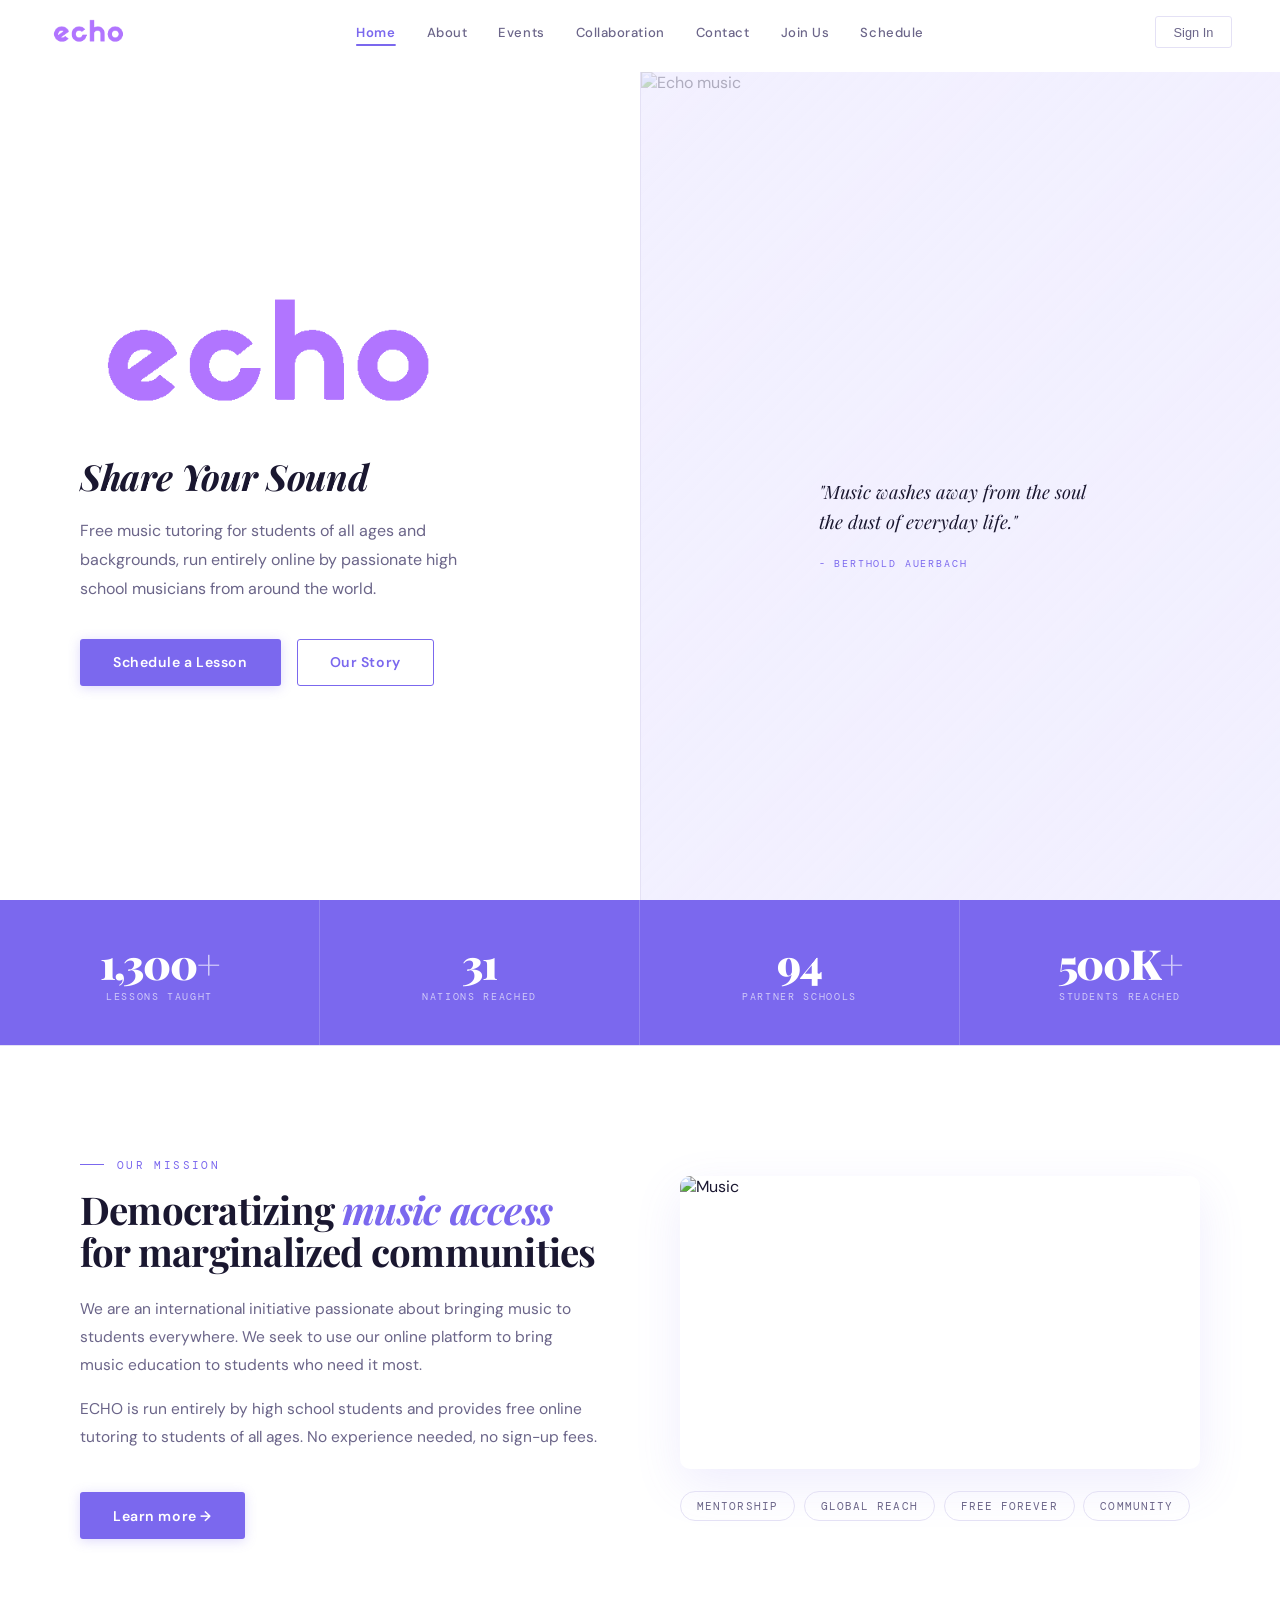
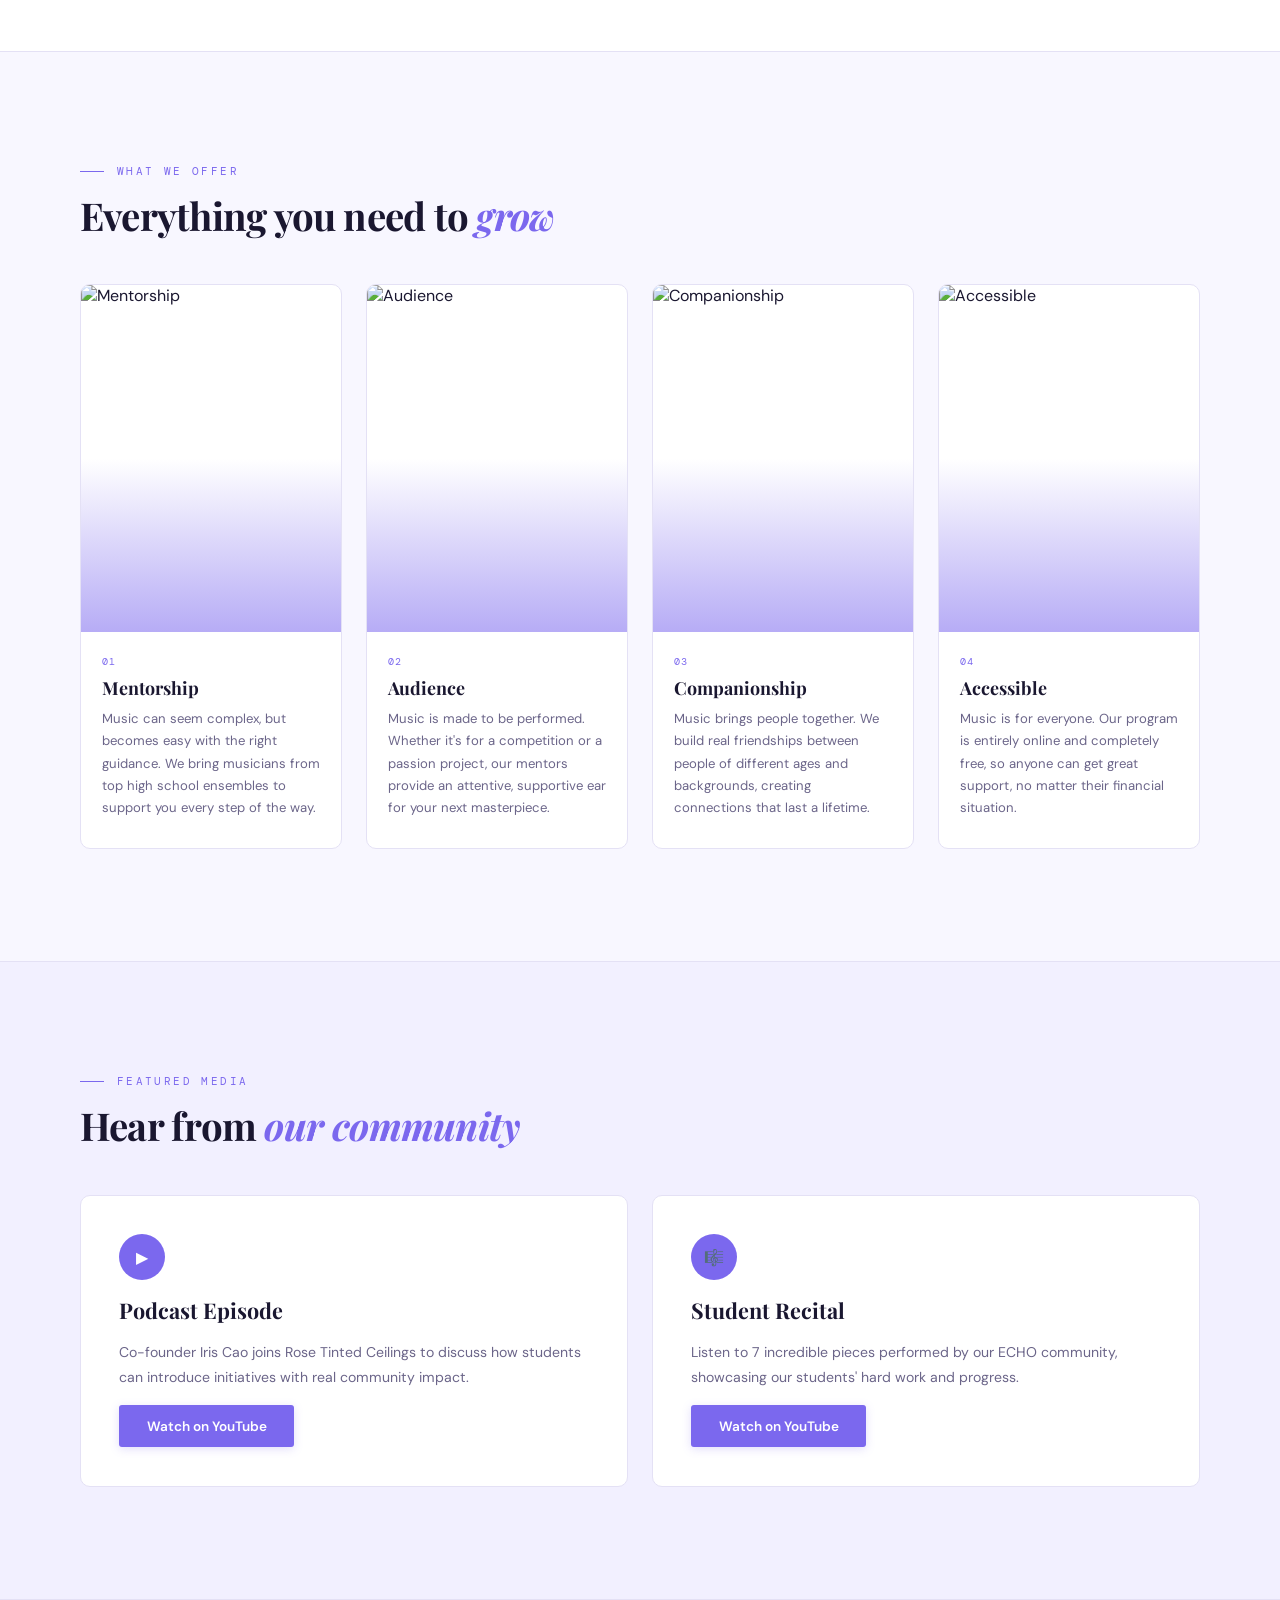
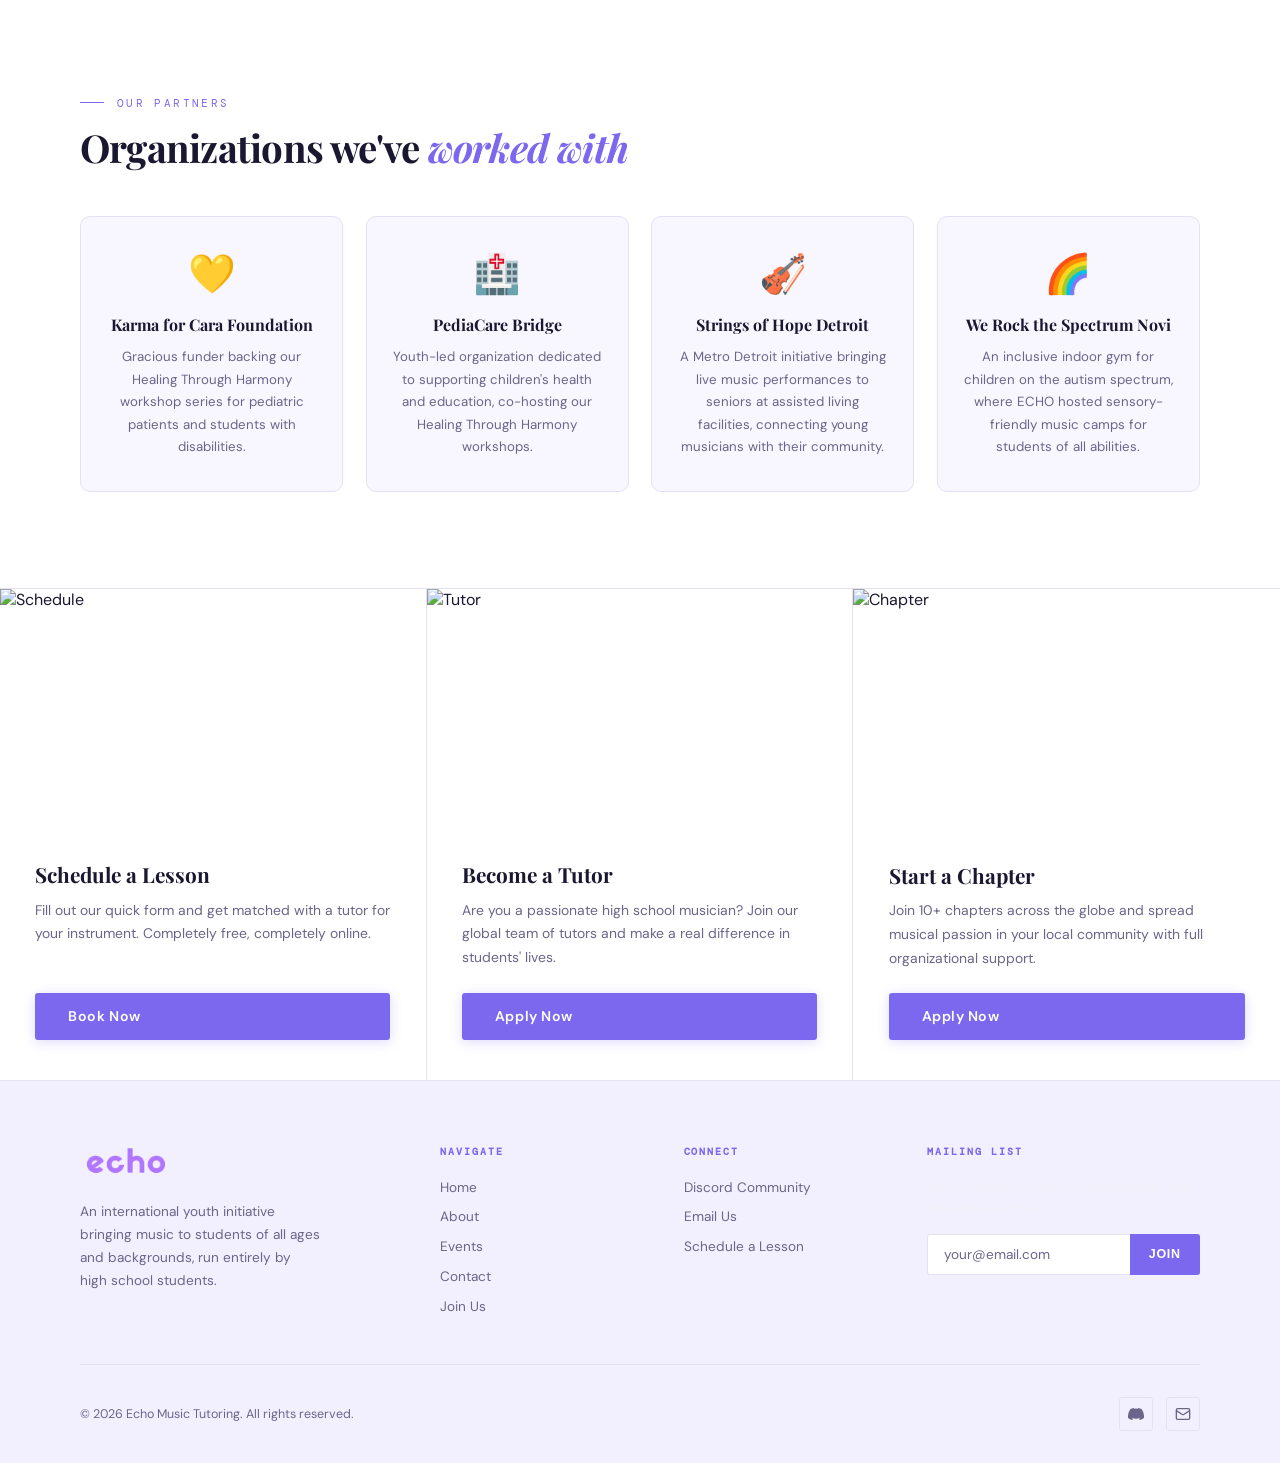
==== index.html @ ea101a9c "update stats and add partners" ====
<!doctype html><html lang="en"><head><meta charset="utf-8"/><link rel="icon" href="/logo.png"/><meta name="viewport" content="width=device-width,initial-scale=1"/><meta name="theme-color" content="#000000"/><meta name="description" content="Web site created to educate about music"/><link rel="apple-touch-icon" href="/logo.png"/><link rel="manifest" href="/manifest.json"/><title>ECHO</title><script defer="defer" src="./static/js/main.573015be.js"></script><link href="./static/css/main.d446c6d6.css" rel="stylesheet"></head><body><noscript>You need to enable JavaScript to run this app.</noscript><div id="root"></div></body></html>
---- static/css/main.d446c6d6.css ----
@import url(https://fonts.googleapis.com/css2?family=Playfair+Display:ital,wght@0,400;0,700;0,900;1,400;1,700&family=DM+Sans:opsz,wght@9..40,300;9..40,400;9..40,500;9..40,600&family=DM+Mono:wght@400;500&display=swap);:root{--purple:#7b68ee;--purple-light:#a394f5;--purple-dark:#5a4fd4;--purple-xlight:#ede9fd;--purple-pale:#f5f3ff;--bg:#fff;--bg-alt:#f8f7ff;--bg-soft:#f2f0ff;--card-bg:#fff;--border:#e4e1f5;--border-soft:#ede9fd;--ink:#1a1730;--muted:#6b6589;--sage:#5b9e72;--amber:#d4854a;--cream:#fff;--warm:#f5f3ff;--deep:#1a1730;--echo-purple:#7b68ee}*,:after,:before{box-sizing:border-box;margin:0;padding:0}html{scroll-behavior:smooth}body{background:#fff;background:var(--bg);color:#1a1730;color:var(--ink);font-family:DM Sans,sans-serif;overflow-x:hidden}::-webkit-scrollbar{width:5px}::-webkit-scrollbar-track{background:#fff;background:var(--bg)}::-webkit-scrollbar-thumb{background:#a394f5;background:var(--purple-light);border-radius:3px}::-webkit-scrollbar-thumb:hover{background:#7b68ee;background:var(--purple)}.navbar{align-items:center;backdrop-filter:blur(18px) saturate(1.6);-webkit-backdrop-filter:blur(18px) saturate(1.6);background:#ffffffeb;border-bottom:1px solid #0000;display:flex;justify-content:space-between;left:0;padding:1rem 3rem;position:fixed;right:0;top:0;transition:padding .3s,border-color .3s,box-shadow .3s;z-index:800}.navbar--scrolled{border-color:var(--border);box-shadow:0 2px 24px #7b68ee14;padding:.65rem 3rem}.nav-logo{align-items:center;background:none;border:none;cursor:pointer;display:flex;padding:0}.nav-logo-img{filter:brightness(0) saturate(100%) invert(46%) sepia(98%) saturate(500%) hue-rotate(220deg) brightness(100%);height:30px;transition:opacity .2s;width:auto}.nav-logo:hover .nav-logo-img{opacity:.75}.nav-links{display:flex;gap:.15rem;left:50%;list-style:none;position:absolute;transform:translateX(-50%)}.nav-link{background:none;border:none;border-radius:3px;color:var(--muted);cursor:pointer;font-family:DM Sans,sans-serif;font-size:.82rem;font-weight:500;letter-spacing:.04em;padding:.45rem .9rem;position:relative;transition:color .18s,background .18s}.nav-link:after{background:var(--purple);border-radius:1px;bottom:2px;content:"";height:1.5px;left:.9rem;position:absolute;right:.9rem;transform:scaleX(0);transform-origin:right;transition:transform .22s ease}.nav-link:hover{background:var(--purple-pale);color:var(--ink)}.nav-link:hover:after{transform:scaleX(1);transform-origin:left}.nav-link--active{color:var(--purple);font-weight:600}.nav-link--active:after{transform:scaleX(1)}.nav-right{align-items:center;display:flex;gap:.75rem}.nav-signin-btn{background:#0000;border:1.5px solid var(--border);border-radius:3px;color:var(--muted);cursor:pointer;font-size:.8rem;font-weight:500;padding:.48rem 1.1rem;transition:all .18s}.nav-signin-btn:hover{background:var(--purple-pale);border-color:var(--purple);color:var(--purple)}.user-menu-wrapper{position:relative}.user-avatar-btn{background:none;border:none;cursor:pointer;padding:0}.user-avatar{align-items:center;background:var(--purple);border:2px solid var(--purple-xlight);border-radius:50%;color:#fff;display:flex;font-size:.78rem;font-weight:700;height:34px;justify-content:center;transition:box-shadow .18s;width:34px}.user-avatar-btn:hover .user-avatar{box-shadow:0 0 0 3px #7b68ee33}.user-dropdown{background:#fff;border:1.5px solid var(--border);border-radius:8px;box-shadow:0 8px 32px #7b68ee1f;min-width:200px;overflow:hidden;position:absolute;right:0;top:calc(100% + .6rem);z-index:900}.user-dropdown-header{background:var(--bg-soft);border-bottom:1px solid var(--border);padding:1rem 1.2rem}.user-dropdown-name{color:var(--ink);font-size:.9rem;font-weight:600}.user-dropdown-email{color:var(--muted);font-size:.76rem;margin-top:.15rem;overflow:hidden;text-overflow:ellipsis;white-space:nowrap}.user-dropdown-item{background:none;border:none;color:var(--muted);cursor:pointer;display:block;font-family:DM Sans,sans-serif;font-size:.88rem;padding:.8rem 1.2rem;text-align:left;transition:background .15s,color .15s;width:100%}.user-dropdown-item:hover{background:var(--purple-pale);color:var(--purple)}.nav-hamburger{background:none;border:none;border-radius:4px;cursor:pointer;display:none;flex-direction:column;gap:5px;justify-content:center;padding:6px;transition:background .18s}.nav-hamburger:hover{background:var(--purple-pale)}.bar{background:var(--ink);border-radius:1px;display:block;height:2px;transition:transform .25s ease,opacity .2s ease;width:22px}.mobile-menu-overlay{align-items:stretch;display:flex;inset:0;justify-content:flex-end;opacity:0;position:fixed;transition:opacity .3s ease,visibility .3s ease;visibility:hidden;z-index:1000}.mobile-menu-overlay--open{opacity:1;visibility:visible}.mobile-menu-backdrop{backdrop-filter:blur(4px);-webkit-backdrop-filter:blur(4px);background:#1a173073;cursor:pointer;flex:1 1}.mobile-menu-panel{background:#fff;box-shadow:-8px 0 48px #7b68ee33;display:flex;flex-direction:column;max-width:320px;overflow-y:auto;padding:0;position:relative;transform:translateX(100%);transition:transform .35s cubic-bezier(.4,0,.2,1);width:75vw}.mobile-menu-overlay--open .mobile-menu-panel{transform:translateX(0)}.mobile-menu-header{align-items:center;border-bottom:1px solid var(--border);display:flex;justify-content:space-between;padding:1.4rem 1.5rem}.mobile-menu-logo{filter:brightness(0) saturate(100%) invert(46%) sepia(98%) saturate(500%) hue-rotate(220deg) brightness(100%);height:24px;width:auto}.mobile-menu-close{align-items:center;background:none;border:none;border-radius:50%;color:var(--muted);cursor:pointer;display:flex;font-size:1.1rem;height:36px;justify-content:center;transition:background .18s,color .18s;width:36px}.mobile-menu-close:hover{background:var(--purple-pale);color:var(--purple)}.mobile-menu-links{display:flex;flex:1 1;flex-direction:column;padding:1.2rem 0}.mobile-nav-link{background:none;border:none;color:var(--ink);cursor:pointer;display:block;font-family:Playfair Display,serif;font-size:1.55rem;font-weight:700;letter-spacing:-.01em;padding:.75rem 1.8rem;text-align:left;text-decoration:none;transition:color .18s,background .18s;width:100%}.mobile-nav-link:hover{background:var(--purple-pale);color:var(--purple)}.mobile-nav-link--active{color:var(--purple)}.mobile-menu-divider{background:var(--border);height:1px;margin:.6rem 1.8rem}.mobile-menu-footer{border-top:1px solid var(--border);padding:1.2rem 1.8rem 2rem}.mobile-auth-btn{align-items:center;background:var(--purple);border:none;border-radius:6px;color:#fff;cursor:pointer;display:flex;font-family:DM Sans,sans-serif;font-size:.9rem;font-weight:600;gap:.6rem;justify-content:center;padding:.75rem 1.4rem;transition:background .18s;width:100%}.mobile-auth-btn:hover{background:var(--purple-dark)}@media (max-width:900px){.navbar{padding:1rem 1.5rem}.navbar--scrolled{padding:.65rem 1.5rem}.nav-links,.nav-signin-btn,.user-menu-wrapper{display:none}.nav-hamburger{display:flex}}.fade-up{transform:translateY(28px);transition:opacity .6s ease,transform .6s ease}.hero{display:grid;grid-template-columns:1fr 1fr;min-height:100vh;overflow:hidden;padding-top:72px}.hero,.hero-content{background:var(--bg)}.hero-content{align-items:flex-start;display:flex;flex-direction:column;justify-content:center;padding:4rem 4rem 4rem 5rem}.hero-logo-wrap{margin-bottom:1.8rem}.hero-logo-img{display:block;filter:brightness(0) saturate(100%) invert(46%) sepia(98%) saturate(500%) hue-rotate(220deg) brightness(100%);height:clamp(80px,13vw,140px);width:auto}.hero-tagline{color:var(--ink);font-family:Playfair Display,serif;font-size:clamp(1.4rem,2.8vw,2.4rem);font-style:italic;font-weight:700;letter-spacing:-.01em;line-height:1.2;margin-bottom:1.2rem}.hero-sub{color:var(--muted);font-size:1rem;line-height:1.8;margin-bottom:2.2rem;max-width:420px}.hero-btns{display:flex;flex-wrap:wrap;gap:1rem}.hero-right{align-items:stretch;background:var(--bg-soft);border-left:1px solid var(--border);display:flex;overflow:hidden;position:relative}.hero-img-frame{inset:0;position:absolute}.hero-img{height:100%;mix-blend-mode:multiply;object-fit:cover;object-position:center;opacity:.55;width:100%}.hero-img-overlay{background:linear-gradient(135deg,#f3f1ff73,#f3f1ff1a);inset:0;position:absolute}.hero-quote-card{margin:auto;max-width:380px;padding:3rem;position:relative;z-index:2}.hero-soundwave{align-items:flex-end;display:flex;gap:4px;height:48px;margin-bottom:1.8rem}.wave-bar{animation:wave 1.4s ease-in-out infinite;background:var(--purple);border-radius:2px;width:4px}@keyframes wave{0%,to{height:5px;opacity:.25}50%{height:42px;opacity:1}}.hero-quote-card blockquote{color:var(--ink);font-family:Playfair Display,serif;font-size:1.15rem;font-style:italic;line-height:1.6;margin-bottom:.9rem}.hero-quote-card cite{color:var(--purple);font-family:DM Mono,monospace;font-size:.64rem;font-style:normal;letter-spacing:.18em;text-transform:uppercase}.stats-bar{background:var(--purple);display:grid;grid-template-columns:repeat(4,1fr)}.stat-item{border-right:1px solid #ffffff2e;padding:2.6rem 2rem;text-align:center;transition:background .2s}.stat-item:last-child{border-right:none}.stat-item:hover{background:#ffffff14}.stat-num{color:#fff;font-family:Playfair Display,serif;font-size:2.6rem;font-weight:900;letter-spacing:-.03em;line-height:1}.stat-label,.stat-num span{color:#ffffffa6}.stat-label{font-family:DM Mono,monospace;font-size:.64rem;letter-spacing:.16em;margin-top:.45rem;text-transform:uppercase}.mission-section{grid-gap:5rem;align-items:center;background:var(--bg);border-bottom:1px solid var(--border);border-top:1px solid var(--border);display:grid;gap:5rem;grid-template-columns:1fr 1fr;padding:7rem 5rem}.mission-text p{color:var(--muted);font-size:.97rem;line-height:1.8;margin-bottom:1rem}.mission-visual{display:flex;flex-direction:column;gap:1.4rem}.mission-img-wrap{aspect-ratio:16/9;border-radius:10px;box-shadow:0 16px 48px #7b68ee1f;overflow:hidden;width:100%}.mission-img{height:100%;object-fit:cover;width:100%}.mission-pillars{display:flex;flex-wrap:wrap;gap:.55rem}.mission-pill{border:1.5px solid var(--border);border-radius:20px;color:var(--muted);cursor:default;font-family:DM Mono,monospace;font-size:.68rem;letter-spacing:.1em;padding:.42rem 1rem;text-transform:uppercase;transition:all .18s}.mission-pill:hover{background:var(--purple-pale);border-color:var(--purple);color:var(--purple)}.offerings-section{background:var(--bg-alt);padding:7rem 5rem}.offerings-grid{grid-gap:1.5rem;display:grid;gap:1.5rem;grid-template-columns:repeat(4,1fr);margin-top:3rem}.offering-card{background:var(--bg);border:1.5px solid var(--border);border-radius:10px;display:flex;flex-direction:column;overflow:hidden;transition:transform .22s,box-shadow .22s,border-color .22s}.offering-card:hover{border-color:var(--purple);box-shadow:0 16px 48px #7b68ee24;transform:translateY(-6px)}.offering-img-wrap{aspect-ratio:3/4;overflow:hidden;position:relative;width:100%}.offering-img{height:100%;object-fit:cover;object-position:center top;transition:transform .5s ease;width:100%}.offering-card:hover .offering-img{transform:scale(1.05)}.offering-img-overlay{background:linear-gradient(0deg,#7b68ee8c 0,#0000 50%);inset:0;position:absolute}.offering-body{flex:1 1;padding:1.4rem 1.3rem 1.8rem}.offering-num{color:var(--purple);font-family:DM Mono,monospace;font-size:.62rem;letter-spacing:.15em;margin-bottom:.55rem}.offering-title{color:var(--ink);font-family:Playfair Display,serif;font-size:1.12rem;font-weight:700;margin-bottom:.55rem}.offering-desc{color:var(--muted);font-size:.82rem;line-height:1.7}.media-section{background:var(--bg-soft);border-top:1px solid var(--border);padding:7rem 5rem}.media-grid{grid-gap:1.5rem;display:grid;gap:1.5rem;grid-template-columns:1fr 1fr;margin-top:3rem}.media-card{background:var(--bg);border:1.5px solid var(--border);border-radius:10px;display:flex;flex-direction:column;gap:1rem;padding:2.4rem;transition:border-color .22s,box-shadow .22s}.media-card:hover{border-color:var(--purple);box-shadow:0 8px 32px #7b68ee1a}.media-card-icon{align-items:center;background:var(--purple);border-radius:50%;color:#fff;display:flex;font-size:1rem;height:46px;justify-content:center;width:46px}.media-card h3{color:var(--ink);font-family:Playfair Display,serif;font-size:1.35rem;font-weight:700}.media-card p{color:var(--muted);flex:1 1;font-size:.88rem;line-height:1.75}.btn-light{align-items:center;align-self:flex-start;background:var(--purple);border:none;border-radius:3px;box-shadow:0 2px 10px #7b68ee38;color:#fff;cursor:pointer;display:inline-flex;font-family:DM Sans,sans-serif;font-size:.85rem;font-weight:600;gap:.5rem;padding:.78rem 1.7rem;text-decoration:none;transition:background .18s,transform .14s}.btn-light:hover{background:var(--purple-dark);transform:translateY(-1px)}.cta-strip{border-top:1px solid var(--border);display:grid;grid-template-columns:repeat(3,1fr)}.cta-block{background:var(--bg);border-right:1px solid var(--border);display:flex;flex-direction:column;overflow:hidden;transition:box-shadow .22s}.cta-block:last-child{border-right:none}.cta-block:hover{box-shadow:0 8px 32px #7b68ee14}.cta-block-img-wrap{aspect-ratio:16/9;overflow:hidden;width:100%}.cta-block-img{height:100%;object-fit:cover;transition:transform .5s ease;width:100%}.cta-block:hover .cta-block-img{transform:scale(1.04)}.cta-block-body{display:flex;flex:1 1;flex-direction:column;padding:2rem 2.2rem 2.5rem}.cta-block-body h3{color:var(--ink);font-family:Playfair Display,serif;font-size:1.3rem;font-weight:700;margin-bottom:.65rem}.cta-block-body p{color:var(--muted);flex:1 1;font-size:.87rem;line-height:1.7;margin-bottom:1.4rem}@media (max-width:1100px){.offerings-grid{grid-template-columns:repeat(2,1fr)}.mission-section{gap:3rem}.media-section,.mission-section,.offerings-section{padding:5rem 2.5rem}}@media (max-width:900px){.hero{grid-template-columns:1fr;min-height:auto}.hero-content{align-items:center;padding:6rem 2.5rem 3rem;text-align:center}.hero-sub{max-width:100%}.hero-btns{justify-content:center}.hero-right{min-height:280px}.stats-bar{grid-template-columns:repeat(2,1fr)}.cta-strip,.mission-section{grid-template-columns:1fr}.cta-block{border-bottom:1px solid var(--border);border-right:none}.media-grid{grid-template-columns:1fr}}@media (max-width:640px){.hero-content{padding:5.5rem 1.5rem 2.5rem}.hero-logo-img{height:80px}.offerings-grid{grid-template-columns:1fr}.media-section,.mission-section,.offerings-section{padding:4rem 1.5rem}}.partners-section{background:var(--bg);border-top:1px solid var(--border);padding:6rem 5rem}.partners-grid{grid-gap:1.4rem;display:grid;gap:1.4rem;grid-template-columns:repeat(4,1fr);margin-top:3rem}.partner-card{background:var(--bg-alt);border:1.5px solid var(--border);border-radius:10px;padding:2rem 1.6rem;text-align:center;transition:transform .22s,box-shadow .22s,border-color .22s}.partner-card:hover{border-color:var(--purple);box-shadow:0 12px 36px #7b68ee21;transform:translateY(-5px)}.partner-icon{font-size:2.4rem;margin-bottom:1rem}.partner-name{color:var(--ink);font-family:Playfair Display,serif;font-size:1rem;font-weight:700;line-height:1.3;margin-bottom:.65rem}.partner-desc{color:var(--muted);font-size:.83rem;line-height:1.7}@media (max-width:1100px){.partners-section{padding:5rem 2.5rem}.partners-grid{grid-template-columns:repeat(2,1fr)}}@media (max-width:640px){.partners-section{padding:3.5rem 1.5rem}.partners-grid{grid-template-columns:1fr}}.about-hero{align-items:flex-end;background:var(--purple);display:flex;min-height:480px;overflow:hidden;padding-top:72px;position:relative}.about-hero-bg{inset:0;position:absolute}.about-hero-bgimg{height:100%;mix-blend-mode:overlay;object-fit:cover;object-position:center 35%;opacity:.2;width:100%}.about-hero-overlay{background:linear-gradient(0deg,#1a173099 0,#0000 60%);inset:0;position:absolute}.about-hero-content{padding:5rem 5rem 4rem;position:relative;z-index:2}.about-hero-content h1{color:#fff;font-family:Playfair Display,serif;font-size:clamp(3rem,5vw,5.5rem);font-weight:400;line-height:1}.about-hero-content h1 em{color:var(--purple-xlight);font-style:italic}.about-hero-content p{color:#ffffffd1;font-family:DM Sans,sans-serif;font-size:1.05rem;line-height:1.8;margin-top:1.2rem;max-width:520px}.story-section{grid-gap:5rem;align-items:start;background:var(--bg);display:grid;gap:5rem;grid-template-columns:1fr 1fr;padding:7rem 5rem}.story-left p{color:var(--muted);font-family:DM Sans,sans-serif;font-size:1rem;line-height:1.8;margin-bottom:1rem}.story-quote{background:var(--bg-soft);border-left:3px solid var(--purple);border-radius:0 8px 8px 0;color:var(--ink);font-family:Playfair Display,serif;font-size:1.15rem;font-style:italic;line-height:1.6;margin:2rem 0;padding:.8rem 1.4rem}.story-quote cite{color:var(--purple);display:block;font-family:DM Mono,monospace;font-size:.68rem;font-style:normal;font-weight:700;letter-spacing:.15em;margin-top:.6rem;text-transform:uppercase}.story-founders{display:flex;flex-direction:column;gap:1.2rem}.mission-highlight{background:var(--purple);padding:7rem 5rem}.mission-highlight-inner{margin:0 auto;max-width:700px;text-align:center}.mission-highlight-inner .section-tag{color:#ffffffbf;justify-content:center}.mission-highlight-inner .section-tag:before{display:none}.mission-h2-white{color:#fff!important;font-family:DM Mono,monospace;font-size:clamp(1.8rem,3vw,2.8rem);font-weight:800;letter-spacing:.03em;margin-bottom:1rem;text-transform:uppercase}.mission-h2-white em{-webkit-text-fill-color:unset!important;background:none!important;color:var(--purple-xlight)!important;font-style:italic}.mission-highlight-inner p{color:#fffc;font-family:DM Sans,sans-serif;font-size:1.05rem;line-height:1.85;margin-top:.5rem}.team-section{background:var(--bg-alt);padding:7rem 5rem}.team-intro{color:var(--muted);font-family:DM Sans,sans-serif;font-size:1rem;line-height:1.75;margin-bottom:3rem;max-width:600px}.team-grid{grid-gap:1.4rem;display:grid;gap:1.4rem;grid-template-columns:repeat(4,1fr)}.associates-section{background:var(--bg);border-top:1px solid var(--border);padding:5rem 5rem 7rem}.associates-grid{grid-gap:1.4rem;display:grid;gap:1.4rem;grid-template-columns:repeat(3,1fr);margin-top:3rem}.member-card{background:var(--bg);border:1.5px solid var(--border);border-radius:14px;overflow:hidden;transition:transform .22s,box-shadow .22s,border-color .22s}.member-card:hover{border-color:var(--purple);box-shadow:0 12px 36px #7b68ee24;transform:translateY(-5px)}.member-photo-wrap{aspect-ratio:3/4;background:var(--bg-soft);overflow:hidden;position:relative;width:100%}.member-photo{height:100%;object-fit:cover;object-position:center top;transition:transform .5s ease;width:100%}.member-card:hover .member-photo{transform:scale(1.04)}.member-photo-fallback{align-items:center;background:var(--bg-soft);color:var(--purple);display:flex;font-family:Playfair Display,serif;font-size:2.5rem;font-style:italic;font-weight:400;height:100%;justify-content:center;width:100%}.member-founder-ribbon{background:var(--purple);color:#fff;font-family:DM Mono,monospace;font-size:.55rem;font-weight:800;left:-30px;letter-spacing:.12em;padding:.28rem 2.5rem;position:absolute;text-transform:uppercase;top:14px;transform:rotate(-45deg);transform-origin:center;white-space:nowrap}.member-info{padding:1.1rem 1.2rem 1.4rem}.member-name{color:var(--ink);font-size:1rem;font-weight:800;letter-spacing:.03em;margin-bottom:.2rem}.member-name,.member-role{font-family:DM Mono,monospace;text-transform:uppercase}.member-role{color:var(--purple);font-size:.65rem;font-weight:700;letter-spacing:.1em;margin-bottom:.5rem}.member-bio{color:var(--muted);font-family:DM Sans,sans-serif;font-size:.88rem;line-height:1.65}.member-card--story{align-items:stretch;border-radius:12px;display:flex;flex-direction:row;overflow:hidden}.member-card--story:hover{transform:translateY(-3px)}.member-photo-wrap--story{aspect-ratio:unset;flex-shrink:0;height:130px;min-width:100px;width:100px}.member-card--story .member-info{display:flex;flex-direction:column;gap:.12rem;justify-content:center;padding:1rem 1.2rem}.member-founder-tag{background:var(--purple);border-radius:4px;color:#fff;display:inline-block;font-family:DM Mono,monospace;font-size:.6rem;font-weight:800;letter-spacing:.12em;margin-bottom:.3rem;padding:.18rem .55rem;text-transform:uppercase;width:-webkit-fit-content;width:fit-content}.member-card--story .member-name{font-size:.95rem}.member-card--story .member-role{font-size:.6rem;margin-bottom:.3rem}.member-card--story .member-bio{font-size:.82rem;line-height:1.55}.member-card--join{background:var(--gradient-subtle);border-color:var(--border)}.member-card--join:hover{border-color:var(--purple)}.member-join-photo-wrap{background:linear-gradient(135deg,var(--purple-xlight) 0,var(--bg-soft) 100%)}.member-join-icon{align-items:center;color:var(--purple);display:flex;font-size:3rem;height:100%;justify-content:center;opacity:.5;width:100%}.member-card--join .member-role{color:var(--muted)}.btn-join{align-items:center;background:var(--purple);border:none;border-radius:6px;color:#fff;cursor:pointer;display:inline-flex;font-family:DM Sans,sans-serif;font-size:.85rem;font-weight:700;gap:.4rem;margin-top:.8rem;padding:.6rem 1.2rem;transition:opacity .18s}.btn-join:hover{opacity:.85}@media (max-width:1200px){.team-grid{grid-template-columns:repeat(3,1fr)}}@media (max-width:1024px){.associates-section,.mission-highlight,.story-section,.team-section{padding:5rem 2.5rem}.about-hero-content{padding:4rem 2.5rem 3rem}.associates-grid{grid-template-columns:repeat(2,1fr)}}@media (max-width:768px){.story-section{gap:3rem;grid-template-columns:1fr}.team-grid{grid-template-columns:repeat(2,1fr)}}@media (max-width:480px){.about-hero-content{padding:3rem 1.5rem 2.5rem}.associates-section,.mission-highlight,.story-section,.team-section{padding:3.5rem 1.5rem}.associates-grid,.team-grid{gap:1rem;grid-template-columns:1fr 1fr}}.events-hero{align-items:flex-end;background:var(--purple);display:flex;min-height:380px;overflow:hidden;padding-top:72px;position:relative}.events-hero-bg{inset:0;position:absolute}.events-hero-bgimg{height:100%;mix-blend-mode:overlay;object-fit:cover;object-position:center 40%;opacity:.18;width:100%}.events-hero-overlay{background:linear-gradient(0deg,#1a173080 0,#0000 60%);inset:0;position:absolute}.events-hero-content{padding:5rem 5rem 4rem;position:relative;width:100%;z-index:2}.events-list{background:var(--bg);padding:4rem 5rem}.event-row{grid-gap:2.5rem;align-items:start;border-bottom:1px solid var(--border);display:grid;gap:2.5rem;grid-template-columns:90px 200px 1fr;padding:2.8rem 0;transition:transform .2s}.event-row:first-child{border-top:1px solid var(--border)}.event-row:hover{transform:translateX(5px)}.event-date-block{align-items:center;background:var(--purple);border-radius:10px;display:flex;flex-direction:column;flex-shrink:0;gap:.1rem;padding:1rem .8rem;text-align:center}.event-month{color:#fffc;font-family:DM Mono,monospace;font-size:.62rem;font-weight:700;letter-spacing:.2em;text-transform:uppercase}.event-day{color:#fff;font-family:Playfair Display,serif;font-size:2rem;font-weight:400;line-height:1}.event-year{color:#ffffff8c;font-family:DM Mono,monospace;font-size:.65rem}.event-img-wrap{border-radius:10px;flex-shrink:0;height:130px;overflow:hidden;width:200px}.event-img{height:100%;object-fit:cover;width:100%}.event-content{display:flex;flex-direction:column;gap:.65rem}.event-meta{align-items:center;display:flex;gap:1rem}.event-status{font-size:.68rem;letter-spacing:.15em}.event-featured-badge,.event-status{font-family:DM Mono,monospace;font-weight:700;text-transform:uppercase}.event-featured-badge{background:#7b68ee1a;border:1px solid #7b68ee40;border-radius:6px;color:var(--purple);font-size:.65rem;letter-spacing:.12em;padding:.22rem .7rem}.event-title{color:var(--ink);font-family:Playfair Display,serif;font-size:1.6rem;font-weight:400;line-height:1.2}.event-desc{color:var(--muted);font-family:DM Sans,sans-serif;font-size:.97rem;line-height:1.75;max-width:580px}.event-tags{display:flex;flex-wrap:wrap;gap:.5rem}.event-tag{border:1.5px solid var(--border);border-radius:6px;color:var(--muted);font-family:DM Mono,monospace;font-size:.68rem;font-weight:700;letter-spacing:.08em;padding:.28rem .8rem;text-transform:uppercase}.event-cta{align-self:flex-start;font-size:.9rem;padding:.68rem 1.5rem}.interview-cta{background:var(--bg-soft);border-top:1px solid var(--border);padding:7rem 5rem}.interview-cta-inner{grid-gap:5rem;align-items:center;display:grid;gap:5rem;grid-template-columns:1fr 1fr}.interview-left p{color:var(--muted);font-family:DM Sans,sans-serif;font-size:1rem;line-height:1.8;margin-top:.5rem}.interview-right{display:flex;flex-direction:column;gap:.9rem}.interview-benefit{align-items:flex-start;background:var(--bg);border:1.5px solid var(--border);border-left:3px solid var(--purple);border-radius:0 8px 8px 0;color:var(--muted);display:flex;font-family:DM Sans,sans-serif;font-size:.95rem;gap:1rem;line-height:1.6;padding:.9rem 1.2rem;transition:border-color .18s}.interview-benefit:hover{border-left-color:var(--purple-light)}.interview-diamond{color:var(--purple);flex-shrink:0;font-size:.48rem;margin-top:.4rem}@media (max-width:1024px){.events-list,.interview-cta{padding:3rem 2.5rem}.events-hero-content{padding:4rem 2.5rem 3rem}}@media (max-width:860px){.event-row{grid-template-columns:80px 1fr}.event-img-wrap{display:none}.interview-cta-inner{gap:2.5rem;grid-template-columns:1fr}}@media (max-width:640px){.events-list,.interview-cta{padding:2rem 1.5rem}.events-hero-content{padding:4rem 1.5rem 2.5rem}.event-row{grid-template-columns:1fr}.event-date-block{align-items:center;flex-direction:row;gap:.7rem;width:-webkit-fit-content;width:fit-content}}.past-events-section{background:var(--bg-alt);border-top:1px solid var(--border);padding:6rem 5rem}.past-events-intro{color:var(--muted);font-size:.97rem;line-height:1.75;margin-bottom:3rem;margin-top:.5rem;max-width:620px}.past-events-grid{grid-gap:1.6rem;display:grid;gap:1.6rem;grid-template-columns:repeat(3,1fr)}.past-event-card{background:var(--bg);border:1.5px solid var(--border);border-radius:10px;display:flex;flex-direction:column;overflow:hidden;transition:transform .22s,box-shadow .22s,border-color .22s}.past-event-card:hover{border-color:var(--purple);box-shadow:0 12px 36px #7b68ee21;transform:translateY(-4px)}.past-event-images{aspect-ratio:4/3;background:var(--bg-soft);overflow:hidden;width:100%}.past-event-img{display:block;height:100%;object-fit:cover;object-position:center top;width:100%}.past-event-images--multi{grid-gap:2px;display:grid;gap:2px;grid-template-columns:repeat(2,1fr)}.past-event-images--multi .past-event-img{aspect-ratio:1/1;height:100%}.past-event-images--multi .past-event-img:first-child{aspect-ratio:2/1;grid-column:span 2}.past-event-body{display:flex;flex:1 1;flex-direction:column;gap:.6rem;padding:1.4rem 1.4rem 1.7rem}.past-event-date{color:var(--purple);font-family:DM Mono,monospace;font-size:.65rem;letter-spacing:.15em;text-transform:uppercase}.past-event-title{color:var(--ink);font-family:Playfair Display,serif;font-size:1.18rem;font-weight:700;line-height:1.3}.past-event-desc{color:var(--muted);flex:1 1;font-size:.85rem;line-height:1.7}@media (max-width:1100px){.past-events-section{padding:5rem 2.5rem}.past-events-grid{grid-template-columns:repeat(2,1fr)}}@media (max-width:640px){.past-events-section{padding:3.5rem 1.5rem}.past-events-grid{gap:1.2rem;grid-template-columns:1fr}.past-event-images--multi .past-event-img:first-child{grid-column:span 2}}.past-event-images--contain{aspect-ratio:3/4;background:#fff}.past-event-images--contain.past-event-images--multi{background:var(--border);gap:4px;grid-template-columns:repeat(2,1fr)}.past-event-images--contain .past-event-img{aspect-ratio:auto;background:#fff;height:100%;object-fit:contain;width:100%}.past-event-images--contain.past-event-images--multi .past-event-img:first-child{aspect-ratio:auto;grid-column:span 1}@media (max-width:640px){.past-event-images--contain.past-event-images--multi{aspect-ratio:auto;grid-template-columns:1fr}.past-event-images--contain.past-event-images--multi .past-event-img{aspect-ratio:4/3}}.contact-layout{display:grid;grid-template-columns:1fr 1fr;min-height:calc(100vh - 72px);padding-top:72px}.contact-left{align-items:center;background:var(--purple);display:flex;overflow:hidden;position:relative}.contact-left-bg{inset:0;position:absolute}.contact-bg-img{height:100%;object-fit:cover;opacity:.1;width:100%}.contact-bg-overlay{background:linear-gradient(135deg,#1a173059,#0000);inset:0;position:absolute}.contact-left-content{padding:5rem 4rem;position:relative;z-index:2}.contact-ghost-text{bottom:-3rem;color:#ffffff14;font-family:Playfair Display,serif;font-size:clamp(6rem,12vw,12rem);font-weight:400;left:-1rem;line-height:1;pointer-events:none;position:absolute;-webkit-user-select:none;user-select:none}.contact-left-content>.section-tag{color:#fffc}.contact-left-content>.section-tag:before{background:#ffffff80}.contact-h1{color:#fff;font-family:Playfair Display,serif;font-size:clamp(2.4rem,4vw,4rem);font-weight:400;line-height:1.05;margin:1rem 0 1.2rem}.contact-h1 em{color:var(--purple-xlight);font-style:italic}.contact-left-content>p{color:#fffc;font-family:DM Sans,sans-serif;font-size:1rem;line-height:1.8;margin-bottom:2.5rem;max-width:360px}.contact-info-list{display:flex;flex-direction:column}.contact-info-item{align-items:flex-start;border-bottom:1px solid #ffffff26;display:flex;gap:1.2rem;padding:1rem 0}.contact-info-item:last-child{border-bottom:none}.contact-info-icon{flex-shrink:0;font-size:1rem;margin-top:.1rem}.contact-info-label{color:#ffffffa6;font-family:DM Mono,monospace;font-size:.65rem;font-weight:800;letter-spacing:.15em;margin-bottom:.2rem;text-transform:uppercase}.contact-info-value{color:#fff;font-family:DM Sans,sans-serif;font-size:.95rem}.contact-info-link{color:#fff;text-decoration:none;transition:opacity .18s}.contact-info-link:hover{opacity:.75}.contact-right{background:var(--bg);overflow-y:auto;padding:5rem 4.5rem}.contact-form-title{color:var(--ink);font-family:Playfair Display,serif;font-size:2.2rem;font-weight:400;margin-bottom:.4rem}.contact-form-sub{color:var(--muted);font-family:DM Sans,sans-serif;font-size:1rem;margin-bottom:2.5rem}.contact-form{display:flex;flex-direction:column;gap:1.2rem}.form-row-2{grid-gap:1rem;display:grid;gap:1rem;grid-template-columns:1fr 1fr}.form-err{color:#c0392b;font-family:DM Sans,sans-serif;font-size:.8rem;margin-top:.2rem}.contact-submit{font-size:.95rem;justify-content:center;margin-top:.5rem;padding:1rem;width:100%}.contact-spinner{animation:spin .7s linear infinite;border:2px solid #ffffff59;border-radius:50%;border-top-color:#fff;height:14px;width:14px}.contact-success{align-items:center;display:flex;flex-direction:column;gap:.8rem;padding:4rem 2rem;text-align:center}.contact-success-icon{align-items:center;background:var(--purple);border-radius:50%;color:#fff;display:flex;font-size:1.5rem;height:64px;justify-content:center;margin-bottom:.5rem;width:64px}.contact-success h3{color:var(--ink);font-family:Playfair Display,serif;font-size:1.8rem;font-weight:400}.contact-success p{color:var(--muted);font-family:DM Sans,sans-serif;font-size:1rem;line-height:1.7;max-width:320px}@media (max-width:900px){.contact-layout{grid-template-columns:1fr}.contact-left{min-height:50vh}.contact-left-content,.contact-right{padding:3.5rem 2.5rem}}@media (max-width:480px){.form-row-2{grid-template-columns:1fr}.contact-left-content,.contact-right{padding:2.5rem 1.5rem}}.join-hero{align-items:center;background:var(--purple);border-bottom:1px solid var(--border);display:flex;flex-direction:column;overflow:hidden;padding:calc(72px + 4rem) 5rem 6rem;position:relative;text-align:center}.join-hero-title{color:#fff;font-family:Playfair Display,serif;font-size:clamp(2.8rem,5vw,5rem);font-weight:400;line-height:.95;margin:1rem 0 1.5rem}.join-hero-title em{color:var(--purple-xlight);font-style:italic}.join-hero-sub{color:#ffffffd9;font-family:DM Sans,sans-serif;font-size:1.05rem;line-height:1.8;margin-bottom:2.5rem;max-width:520px}.join-hero-btns{display:flex;flex-wrap:wrap;gap:1rem;justify-content:center}.join-cta-btn{background:#fff!important;box-shadow:0 4px 20px #00000026!important;color:var(--violet)!important;font-size:1.05rem;padding:1rem 2.4rem}.join-cta-btn:hover{background:var(--purple-xlight)!important;color:var(--ink)!important}.join-form-note{color:#ffffffb3;font-family:DM Sans,sans-serif;font-size:.9rem;margin-top:1.4rem}.join-inline-link{color:#fff;font-weight:700}.join-inline-link:hover{opacity:.8}.join-perks-section{background:var(--bg);padding:7rem 5rem}.join-perks-grid{grid-gap:1.5rem;display:grid;gap:1.5rem;grid-template-columns:repeat(4,1fr);margin-top:3rem}.join-perk-card{background:var(--bg-alt);border:1.5px solid var(--border);border-radius:14px;padding:2rem 1.6rem;text-align:center;transition:border-color .22s,box-shadow .22s,transform .22s}.join-perk-card:hover{border-color:var(--purple);box-shadow:0 12px 36px #7b68ee21;transform:translateY(-4px)}.join-perk-icon{font-size:2.2rem;margin-bottom:1rem}.join-perk-label{color:var(--ink);font-family:DM Mono,monospace;font-size:1.15rem;font-weight:800;letter-spacing:.03em;margin-bottom:.6rem;text-transform:uppercase}.join-perk-desc{color:var(--muted);font-family:DM Sans,sans-serif;font-size:.92rem;line-height:1.7}.join-bottom-cta{background:var(--ink);padding:6rem 5rem;text-align:center}.join-bottom-cta .section-h2{color:#fff}.join-bottom-cta .section-h2 em{-webkit-text-fill-color:var(--purple-light);color:var(--purple-light)}.join-bottom-cta p{color:#ffffffa6;font-family:DM Sans,sans-serif;font-size:1rem;line-height:1.8;margin:0 auto 2.5rem;max-width:480px}.join-bottom-cta .btn-primary{background:var(--purple);font-size:1.05rem;padding:1rem 2.4rem}@media (max-width:900px){.join-perks-grid{grid-template-columns:repeat(2,1fr)}.join-bottom-cta,.join-perks-section{padding:5rem 2.5rem}.join-hero{padding:6rem 2.5rem 4rem}}@media (max-width:600px){.join-hero{padding:5rem 1.5rem 3.5rem}.join-perks-grid{grid-template-columns:1fr}.join-bottom-cta,.join-perks-section{padding:4rem 1.5rem}.join-hero-btns{align-items:center;flex-direction:column}}.schedule-page{background:var(--bg);min-height:100vh;padding-top:72px}.schedule-page-hero{background:var(--purple);overflow:hidden;padding:3.5rem 5rem 3rem;position:relative}.schedule-page-hero .page-hero-ghost{color:#ffffff12}.schedule-user-badge{align-items:center;display:flex;gap:1rem;margin-top:1.5rem}.schedule-user-avatar{align-items:center;background:#fff3;border:2px solid #fff6;border-radius:50%;color:#fff;display:flex;flex-shrink:0;font-family:DM Sans,sans-serif;font-size:1.2rem;font-weight:700;height:48px;justify-content:center;width:48px}.schedule-user-name{color:#fff;font-size:1.2rem;font-weight:800;letter-spacing:.03em}.schedule-user-name,.schedule-user-type{font-family:DM Mono,monospace;text-transform:uppercase}.schedule-user-type{color:var(--purple-xlight);font-size:.68rem;font-weight:700;letter-spacing:.12em;margin-top:.15rem}.schedule-gate{align-items:center;display:flex;flex-direction:column;gap:1rem;justify-content:center;min-height:60vh;padding:4rem 2rem;text-align:center}.schedule-gate-icon{font-size:3.5rem;margin-bottom:.5rem}.schedule-gate h2{color:var(--ink);font-family:Playfair Display,serif;font-size:2.2rem;font-weight:400}.schedule-gate p{color:var(--muted);font-family:DM Sans,sans-serif;font-size:1rem;line-height:1.7;max-width:380px}.schedule-loading{align-items:center;display:flex;flex-direction:column;gap:1rem;justify-content:center;min-height:60vh}.spinner{animation:spin .8s linear infinite;border:3px solid var(--purple-xlight);border-radius:50%;border-top-color:var(--purple);height:32px;width:32px}.loading-state{align-items:center;color:var(--muted);display:flex;font-family:DM Sans,sans-serif;font-size:1rem;gap:1rem;padding:2rem 0}.schedule-layout{display:grid;grid-template-columns:1fr 320px;min-height:70vh}.schedule-main{background:var(--bg);border-right:1px solid var(--border);padding:3.5rem 4rem}.schedule-sidebar{align-self:start;background:var(--bg-alt);max-height:calc(100vh - 72px);overflow-y:auto;padding:3rem 2.5rem;position:-webkit-sticky;position:sticky;top:72px}.schedule-header{margin-bottom:2.5rem}.schedule-title{color:var(--ink);font-family:Playfair Display,serif;font-size:clamp(2rem,3.5vw,3rem);font-weight:400;line-height:1;margin-bottom:.7rem}.schedule-title em{-webkit-text-fill-color:#0000;background:var(--purple);-webkit-background-clip:text;background-clip:text;font-style:italic}.schedule-subtitle{color:var(--muted);font-family:DM Sans,sans-serif;font-size:1rem;line-height:1.7;max-width:560px}.cal-wrap{background:#fff;border:1.5px solid var(--border);border-radius:14px;box-shadow:0 4px 20px #7b68ee14;margin-bottom:2.5rem;overflow:hidden}.cal-nav{background:var(--purple);justify-content:space-between;padding:1.1rem 1.5rem}.cal-nav,.cal-nav-btn{align-items:center;display:flex}.cal-nav-btn{background:#fff3;border:none;border-radius:50%;color:#fff;cursor:pointer;font-size:1.3rem;height:34px;justify-content:center;transition:background .18s;width:34px}.cal-nav-btn:hover{background:#ffffff59}.cal-month{color:#fff;font-family:Playfair Display,serif;font-size:1.3rem;font-weight:400}.cal-grid{grid-gap:1px;background:var(--border);display:grid;gap:1px;grid-template-columns:repeat(7,1fr)}.cal-day-label{background:var(--bg-soft);color:var(--muted);font-family:DM Mono,monospace;font-size:.65rem;font-weight:700;letter-spacing:.1em;padding:.55rem;text-align:center;text-transform:uppercase}.cal-cell{align-items:center;background:#fff;cursor:pointer;display:flex;flex-direction:column;gap:.28rem;min-height:60px;padding:.5rem;position:relative;transition:background .15s}.cal-cell--empty{background:var(--bg-alt);cursor:default}.cal-cell--past{cursor:not-allowed;opacity:.35}.cal-cell:not(.cal-cell--past):not(.cal-cell--empty):hover{background:#7b68ee12}.cal-cell--today .cal-day-num{align-items:center;background:var(--purple);border-radius:50%;color:#fff;display:flex;height:26px;justify-content:center;width:26px}.cal-cell--selected{background:#7b68ee1a!important}.cal-cell--selected .cal-day-num{color:var(--purple);font-weight:700}.cal-day-num{align-items:center;color:var(--ink);font-family:DM Sans,sans-serif;font-size:.88rem;font-weight:600;height:26px;width:26px}.cal-day-num,.cal-dot-row{display:flex;justify-content:center}.cal-dot-row{flex-wrap:wrap;gap:3px}.cal-dot{background:var(--purple);border-radius:50%;display:inline-block;height:5px;width:5px}.cal-dot--booked{background:var(--sage)}.cal-legend{background:var(--bg-alt);border-top:1px solid var(--border);color:var(--muted);display:flex;font-family:DM Sans,sans-serif;font-size:.8rem;gap:1.5rem;padding:.8rem 1.5rem}.cal-legend span{align-items:center;display:flex;gap:.4rem}.slot-editor{background:#fff;border:1.5px solid var(--border);border-radius:14px;box-shadow:0 4px 20px #7b68ee12;padding:1.8rem}.slot-editor-title{align-items:center;color:var(--ink);display:flex;font-size:1.25rem;gap:1rem;letter-spacing:.03em;margin-bottom:1.2rem}.slot-count,.slot-editor-title{font-family:DM Mono,monospace;font-weight:800;text-transform:uppercase}.slot-count{background:#7b68ee1a;border-radius:6px;color:var(--purple);font-size:.65rem;letter-spacing:.1em;padding:.22rem .65rem}.existing-slots{border-bottom:1px solid var(--border);display:flex;flex-wrap:wrap;gap:.6rem;margin-bottom:1.5rem;padding-bottom:1.5rem}.slot-chip{align-items:center;background:#7b68ee14;border:1.5px solid var(--purple);border-radius:6px;color:var(--purple);display:flex;font-family:DM Sans,sans-serif;font-size:.88rem;font-weight:600;gap:.6rem;padding:.48rem 1rem}.slot-chip--booked{background:#5b9e721a;border-color:var(--sage);color:var(--sage)}.slot-chip-status{font-size:.74rem;opacity:.75}.slot-remove-btn{background:none;border:none;color:var(--purple);cursor:pointer;font-size:1.1rem;line-height:1;margin-left:.2rem;opacity:.55;padding:0;transition:opacity .15s}.slot-remove-btn:hover{opacity:1}.add-slots-label{color:var(--muted);font-family:DM Mono,monospace;font-size:.7rem;font-weight:800;letter-spacing:.15em;margin-bottom:.8rem;text-transform:uppercase}.time-picker-grid{grid-gap:.5rem;display:grid;gap:.5rem;grid-template-columns:repeat(4,1fr)}.time-btn{background:var(--bg);border:1.5px solid var(--border);border-radius:8px;color:var(--ink);cursor:pointer;font-family:DM Sans,sans-serif;font-size:.85rem;font-weight:600;padding:.58rem .4rem;transition:all .15s}.time-btn:hover:not(:disabled){background:#7b68ee0f;border-color:var(--purple);color:var(--purple)}.time-btn--added{background:#7b68ee14;border-color:var(--purple);color:var(--purple);cursor:not-allowed;opacity:.45}.select-date-prompt{border:2px dashed var(--border);border-radius:14px;color:var(--muted);font-family:DM Sans,sans-serif;font-size:1rem;padding:3.5rem 2rem;text-align:center}.select-date-icon{font-size:2.2rem;margin-bottom:.8rem}.meeting-link-editor{background:var(--bg-alt);border:1.5px solid var(--border);border-radius:12px;margin-top:2rem;padding:1.5rem}.meeting-link-header{align-items:center;display:flex;gap:.6rem;margin-bottom:.5rem}.meeting-link-title{color:var(--ink);font-size:1rem;letter-spacing:.03em}.meeting-link-badge,.meeting-link-title{font-family:DM Mono,monospace;font-weight:800;text-transform:uppercase}.meeting-link-badge{background:#7b68ee1a;border-radius:6px;color:var(--purple);font-size:.62rem;letter-spacing:.12em;padding:.18rem .55rem}.meeting-link-desc{color:var(--muted);font-family:DM Sans,sans-serif;font-size:.88rem;line-height:1.6;margin-bottom:1rem}.meeting-link-row{border:1.5px solid var(--border);border-radius:8px;display:flex;overflow:hidden}.meeting-link-input{background:#fff;border:none;color:var(--ink);flex:1 1;font-family:DM Sans,sans-serif;font-size:.92rem;outline:none;padding:.78rem 1rem;transition:box-shadow .18s}.meeting-link-input:focus{box-shadow:inset 0 0 0 2px var(--purple)}.meeting-link-input::placeholder{color:var(--muted)}.meeting-link-save-btn{background:var(--purple);border:none;color:#fff;cursor:pointer;font-family:DM Sans,sans-serif;font-size:.88rem;font-weight:700;padding:0 1.3rem;transition:opacity .18s;white-space:nowrap}.meeting-link-save-btn:hover:not(:disabled){opacity:.85}.meeting-link-save-btn:disabled{cursor:not-allowed;opacity:.55}.meeting-link-preview{align-items:center;background:#7b68ee14;border:1px solid #7b68ee33;border-radius:6px;color:var(--purple);display:inline-flex;font-family:DM Sans,sans-serif;font-size:.82rem;font-weight:600;gap:.4rem;margin-top:.8rem;padding:.3rem .75rem;text-decoration:none;transition:background .15s}.meeting-link-preview:hover{background:#7b68ee24}.join-meeting-btn{align-items:center;background:var(--purple);border-radius:6px;color:#fff;display:inline-flex;font-family:DM Sans,sans-serif;font-size:.8rem;font-weight:700;gap:.35rem;margin-top:.4rem;padding:.32rem .85rem;text-decoration:none;transition:opacity .18s;width:-webkit-fit-content;width:fit-content}.join-meeting-btn:hover{opacity:.85}.tutors-heading{color:var(--ink);font-family:DM Mono,monospace;font-size:1.3rem;font-weight:800;letter-spacing:.03em;margin-bottom:1.2rem;text-transform:uppercase}.tutors-grid{display:flex;flex-direction:column;gap:.8rem;margin-bottom:2.5rem}.tutor-card{align-items:center;background:#fff;border:1.5px solid var(--border);border-radius:10px;cursor:pointer;display:flex;gap:1.2rem;padding:1.2rem 1.5rem;transition:border-color .2s,box-shadow .2s}.tutor-card:hover{border-color:var(--purple);box-shadow:0 4px 20px #7b68ee1a}.tutor-card--selected{background:#7b68ee0a;border-color:var(--purple);box-shadow:0 4px 20px #7b68ee1f}.tutor-avatar{align-items:center;background:var(--purple);border-radius:50%;color:#fff;display:flex;flex-shrink:0;font-family:DM Sans,sans-serif;font-size:1rem;font-weight:700;height:44px;justify-content:center;width:44px}.tutor-info{flex:1 1}.tutor-name{color:var(--ink);font-size:1.05rem;font-weight:800;letter-spacing:.03em}.tutor-instrument,.tutor-name{font-family:DM Mono,monospace;text-transform:uppercase}.tutor-instrument{color:var(--purple);font-size:.68rem;font-weight:700;letter-spacing:.1em;margin-top:.2rem}.tutor-bio{color:var(--muted);font-family:DM Sans,sans-serif;font-size:.85rem;line-height:1.5;margin-top:.3rem}.tutor-arrow{color:var(--purple);font-size:1.1rem}.slot-browser{background:#fff;border:1.5px solid var(--border);border-radius:14px;box-shadow:0 4px 20px #7b68ee12;padding:1.8rem}.slot-browser-title{color:var(--ink);font-family:DM Mono,monospace;font-size:1.25rem;font-weight:800;letter-spacing:.03em;margin-bottom:1.5rem;text-transform:uppercase}.slot-browser-title em{-webkit-text-fill-color:#0000;background:var(--purple);-webkit-background-clip:text;background-clip:text;font-style:italic}.slot-date-groups{display:flex;flex-direction:column;gap:1.5rem}.slot-date-label{border-bottom:1px solid var(--border);color:var(--muted);font-family:DM Mono,monospace;font-size:.72rem;font-weight:700;letter-spacing:.14em;margin-bottom:.7rem;padding-bottom:.4rem;text-transform:uppercase}.slot-times-row{display:flex;flex-wrap:wrap;gap:.6rem}.book-slot-btn{align-items:center;background:#7b68ee14;border:1.5px solid var(--purple);border-radius:8px;color:var(--purple);cursor:pointer;display:flex;flex-direction:column;font-family:DM Sans,sans-serif;font-size:.9rem;font-weight:700;gap:.1rem;padding:.65rem 1.1rem;transition:all .15s}.book-slot-btn:hover:not(:disabled){background:var(--purple);border-color:#0000;color:#fff}.book-slot-btn:disabled{cursor:not-allowed;opacity:.5}.book-slot-dur{font-family:DM Mono,monospace;font-size:.65rem;font-weight:700;letter-spacing:.08em;opacity:.75}.no-slots-msg{color:var(--muted);font-family:DM Sans,sans-serif;font-size:.95rem;padding:1rem 0}.sidebar-title{border-bottom:1px solid var(--border);color:var(--ink);font-family:DM Mono,monospace;font-size:1.25rem;font-weight:800;letter-spacing:.03em;margin-bottom:1.5rem;padding-bottom:1rem;text-transform:uppercase}.no-upcoming{color:var(--muted);font-family:DM Sans,sans-serif;padding:2rem .5rem;text-align:center}.no-upcoming-icon{font-size:2.2rem;margin-bottom:.8rem}.no-upcoming p{font-size:.95rem;line-height:1.65}.upcoming-list{display:flex;flex-direction:column;gap:1rem}.upcoming-card{align-items:flex-start;background:#fff;border:1.5px solid var(--border);border-left:3px solid var(--purple);border-radius:10px;display:flex;gap:1rem;padding:1rem}.upcoming-date-badge{align-items:center;background:var(--purple);border-radius:8px;color:#fff;display:flex;flex-direction:column;flex-shrink:0;min-width:44px;padding:.5rem .65rem}.upcoming-month{color:#fffc;font-family:DM Mono,monospace;font-size:.56rem;font-weight:700;letter-spacing:.1em;text-transform:uppercase}.upcoming-day{font-family:Playfair Display,serif;font-size:1.4rem;font-weight:400;line-height:1}.upcoming-info{flex:1 1}.upcoming-student{color:var(--ink);font-family:DM Sans,sans-serif;font-size:.92rem;font-weight:700}.upcoming-time{color:var(--muted);font-family:DM Mono,monospace;font-size:.72rem;font-weight:700;letter-spacing:.08em;margin-top:.2rem}.upcoming-cancel-btn{background:none;border:none;color:var(--muted);cursor:pointer;font-family:DM Sans,sans-serif;font-size:.75rem;margin-top:.5rem;padding:0;transition:color .15s}.upcoming-cancel-btn:hover{color:#c0392b}@media (max-width:1100px){.schedule-layout{grid-template-columns:1fr 280px}.schedule-main{padding:3rem 2.5rem}}@media (max-width:860px){.schedule-layout{grid-template-columns:1fr}.schedule-sidebar{border-top:1px solid var(--border);max-height:none;position:static}.schedule-page-hero{padding:2.5rem 2rem 2rem}.schedule-main{padding:2.5rem 2rem}.time-picker-grid{grid-template-columns:repeat(3,1fr)}}@media (max-width:480px){.schedule-main,.schedule-page-hero,.schedule-sidebar{padding:2rem 1.5rem}.time-picker-grid{grid-template-columns:repeat(2,1fr)}}.fade-up{opacity:0;transform:translateY(24px);transition:opacity .55s ease,transform .55s ease}.fade-up--visible{opacity:1;transform:translateY(0)}.collab-hero{background:var(--bg-soft)}.collab-about{grid-gap:4rem;align-items:start;background:var(--bg);display:grid;gap:4rem;grid-template-columns:1.4fr 1fr;padding:6rem 5rem}.collab-about-text p{color:var(--muted);font-size:.97rem;line-height:1.8;margin-bottom:1rem}.collab-visual-card{background:var(--purple-pale);border:1.5px solid var(--purple-xlight);border-radius:12px;padding:2.4rem;text-align:center}.collab-visual-icon{font-size:2.6rem;margin-bottom:1rem}.collab-visual-card h3{color:var(--ink);font-family:Playfair Display,serif;font-size:1.35rem;font-weight:700;margin-bottom:.8rem}.collab-visual-card p{color:var(--muted);font-size:.9rem;line-height:1.75}.collab-pillars{background:var(--bg-alt);border-top:1px solid var(--border);padding:6rem 5rem}.collab-pillars-grid{grid-gap:1.5rem;display:grid;gap:1.5rem;grid-template-columns:repeat(4,1fr);margin-top:3rem}.collab-pillar-card{background:var(--bg);border:1.5px solid var(--border);border-radius:10px;padding:2rem 1.6rem;transition:transform .22s,box-shadow .22s,border-color .22s}.collab-pillar-card:hover{border-color:var(--purple);box-shadow:0 16px 48px #7b68ee24;transform:translateY(-6px)}.collab-pillar-icon{font-size:2.4rem;margin-bottom:1rem}.collab-pillar-card h3{color:var(--ink);font-family:Playfair Display,serif;font-size:1.1rem;font-weight:700;margin-bottom:.6rem}.collab-pillar-card p{color:var(--muted);font-size:.85rem;line-height:1.7}.collab-cta{background:var(--purple);padding:6rem 5rem}.collab-cta-inner{margin:0 auto;max-width:640px;text-align:center}.collab-cta-heading{color:#fff}.collab-cta-heading em{-webkit-text-fill-color:#ffd166;color:#ffd166;font-style:italic}.collab-cta-inner>p{color:#ffffffc7;font-size:1rem;line-height:1.8;margin:1rem 0 2rem}.collab-cta-btn{background:#fff;box-shadow:0 4px 20px #00000026;color:var(--purple)}.collab-cta-btn:hover{background:var(--purple-xlight);color:var(--purple-dark)}@media (max-width:1100px){.collab-about,.collab-cta,.collab-pillars{padding:5rem 2.5rem}.collab-pillars-grid{grid-template-columns:repeat(2,1fr)}}@media (max-width:860px){.collab-about{gap:2.5rem;grid-template-columns:1fr}}@media (max-width:640px){.collab-about,.collab-cta,.collab-pillars{padding:3.5rem 1.5rem}.collab-pillars-grid{grid-template-columns:1fr}}.collab-track{background:var(--bg);border-top:1px solid var(--border);padding:6rem 5rem}.collab-track-intro{color:var(--muted);font-size:.97rem;line-height:1.75;margin-top:.5rem;max-width:620px}.collab-track-grid{grid-gap:1.5rem;display:grid;gap:1.5rem;grid-template-columns:repeat(3,1fr);margin-top:3rem}.collab-track-card{background:var(--bg-alt);border:1.5px solid var(--border);border-radius:10px;padding:2rem 1.6rem;transition:transform .22s,box-shadow .22s,border-color .22s}.collab-track-card:hover{border-color:var(--purple);box-shadow:0 16px 48px #7b68ee24;transform:translateY(-6px)}.collab-track-marker{font-size:1.8rem;margin-bottom:.8rem}.collab-track-card h3{color:var(--ink);font-family:Playfair Display,serif;font-size:1.1rem;font-weight:700;margin-bottom:.6rem}.collab-track-card p{color:var(--muted);font-size:.87rem;line-height:1.7}.collab-expansion{background:var(--bg-alt);border-top:1px solid var(--border);padding:6rem 5rem}.collab-expansion-inner{max-width:760px}.collab-expansion-inner>p{color:var(--muted);font-size:1rem;line-height:1.85;margin-top:.5rem}.collab-expansion-inner strong{color:var(--purple);font-weight:700}.collab-stat-row{grid-gap:1.5rem;display:grid;gap:1.5rem;grid-template-columns:repeat(3,1fr);margin-top:2.5rem}.collab-stat{background:var(--bg);border:1.5px solid var(--border);border-radius:10px;padding:1.6rem;text-align:center}.collab-stat-num{color:var(--purple);font-family:Playfair Display,serif;font-size:1.7rem;font-weight:900;letter-spacing:-.02em;line-height:1.1}.collab-stat-label{color:var(--muted);font-family:DM Mono,monospace;font-size:.62rem;letter-spacing:.14em;margin-top:.5rem;text-transform:uppercase}@media (max-width:1100px){.collab-expansion,.collab-track{padding:5rem 2.5rem}.collab-track-grid{grid-template-columns:repeat(2,1fr)}}@media (max-width:640px){.collab-expansion,.collab-track{padding:3.5rem 1.5rem}.collab-stat-row,.collab-track-grid{grid-template-columns:1fr}.collab-stat-row{gap:1rem}}.auth-overlay{align-items:center;animation:fadeIn .2s ease;-webkit-backdrop-filter:blur(8px);backdrop-filter:blur(8px);background:#1a173080;display:flex;inset:0;justify-content:center;padding:1rem;position:fixed;z-index:1000}@keyframes fadeIn{0%{opacity:0}to{opacity:1}}.auth-modal{animation:slideUp .28s ease;background:#fff;border-radius:12px;box-shadow:0 32px 80px #7b68ee33;display:grid;grid-template-columns:300px 420px;max-height:90vh;max-width:100%;overflow:hidden}@keyframes slideUp{0%{opacity:0;transform:translateY(20px)}to{opacity:1;transform:translateY(0)}}.auth-left{background:var(--purple);display:flex;flex-direction:column;justify-content:space-between;overflow:hidden;padding:2.8rem 2.4rem;position:relative}.auth-left:before{background:#ffffff0f;border-radius:50%;content:"";height:200%;pointer-events:none;position:absolute;right:-40%;top:-40%;width:200%}.auth-logo{display:block;height:36px;width:auto}.auth-tagline{display:flex;flex-direction:column;gap:.08rem;margin:auto 0}.auth-tagline-line{color:#ffffffa6;font-family:Playfair Display,serif;font-size:1.1rem;font-style:italic;line-height:1.5}.auth-tagline-em{color:#fff}.auth-quote-attr{color:#fff9;font-family:DM Mono,monospace;font-size:.63rem;letter-spacing:.18em;margin-top:.7rem;text-transform:uppercase}.auth-wave{align-items:flex-end;display:flex;gap:3px;height:36px;margin-top:2rem}.auth-wave-bar{animation:waveAnim 1.4s ease-in-out infinite;background:#ffffff80;border-radius:2px;width:3px}@keyframes waveAnim{0%,to{height:5px;opacity:.3}50%{height:28px;opacity:1}}.auth-right{background:#fff;overflow-y:auto;padding:2.4rem 2.6rem;position:relative}.auth-close{align-items:center;background:none;border:none;border-radius:50%;color:var(--muted);cursor:pointer;display:flex;font-size:.95rem;height:30px;justify-content:center;position:absolute;right:1.1rem;top:1.1rem;transition:background .18s,color .18s;width:30px}.auth-close:hover{background:var(--purple-pale);color:var(--purple)}.auth-header{margin-bottom:1.8rem}.auth-mode-tabs{border-bottom:1.5px solid var(--border);display:flex;margin-bottom:.5rem}.auth-tab{background:none;border:none;border-bottom:2px solid #0000;color:var(--muted);cursor:pointer;font-family:DM Sans,sans-serif;font-size:.9rem;font-weight:500;margin-bottom:-1.5px;padding:.55rem 1.1rem .75rem;position:relative;transition:color .18s}.auth-tab:hover{color:var(--ink)}.auth-tab--active{border-bottom-color:var(--purple);color:var(--purple);font-weight:600}.auth-title{color:var(--ink);font-family:Playfair Display,serif;font-size:1.5rem;font-weight:700}.auth-form{display:flex;flex-direction:column;gap:1rem}.form-error{color:#c0392b;font-size:.73rem;margin-top:.18rem}.auth-submit-btn{align-items:center;background:var(--purple);border:none;border-radius:6px;box-shadow:0 2px 10px #7b68ee40;color:#fff;cursor:pointer;display:flex;font-family:DM Sans,sans-serif;font-size:.88rem;font-weight:600;gap:.5rem;justify-content:center;margin-top:.4rem;padding:.9rem;transition:background .18s;width:100%}.auth-submit-btn:hover:not(:disabled){background:var(--purple-dark)}.auth-submit-btn:disabled{cursor:not-allowed;opacity:.65}.auth-spinner{animation:spin .7s linear infinite;border:2px solid #ffffff59;border-radius:50%;border-top-color:#fff;height:14px;width:14px}@keyframes spin{to{transform:rotate(1turn)}}.auth-link-btn{background:none;border:none;color:var(--muted);cursor:pointer;font-size:.8rem;padding:.2rem;text-align:center;transition:color .18s;width:100%}.auth-link-btn:hover{color:var(--purple)}.auth-switch{border-top:1px solid var(--border);color:var(--muted);font-size:.82rem;margin-top:1.4rem;padding-top:1.2rem;text-align:center}.auth-switch-btn{background:none;border:none;color:var(--purple);cursor:pointer;font-size:.82rem;font-weight:600;transition:color .18s}.auth-switch-btn:hover{color:var(--purple-dark)}.user-type-selector{grid-gap:.7rem;display:grid;gap:.7rem;grid-template-columns:1fr 1fr;margin-top:.2rem}.user-type-btn{align-items:flex-start;background:var(--bg-alt);border:1.5px solid var(--border);border-radius:8px;cursor:pointer;display:flex;flex-direction:column;gap:.18rem;padding:.95rem 1rem;text-align:left;transition:all .18s}.user-type-btn--active,.user-type-btn:hover{background:var(--purple-pale);border-color:var(--purple)}.user-type-icon{font-size:1.3rem;margin-bottom:.15rem}.user-type-label{color:var(--ink);font-family:DM Sans,sans-serif;font-size:.87rem;font-weight:600}.user-type-desc{line-height:1.3}.form-hint,.user-type-desc{color:var(--muted);font-size:.7rem}.form-hint{margin-top:.2rem}@media (max-width:760px){.auth-modal{grid-template-columns:1fr}.auth-left{display:none}.auth-right{padding:2rem 1.8rem}}.toast{align-items:center;animation:toastIn .28s ease;background:var(--ink);border-radius:8px;bottom:2rem;box-shadow:0 8px 32px #1a173033;color:#fff;cursor:pointer;display:flex;font-size:.87rem;gap:.75rem;line-height:1.4;max-width:340px;padding:.9rem 1.4rem;position:fixed;right:2rem;z-index:9999}.toast--success{border-left:3px solid var(--sage)}.toast--error{border-left:3px solid #e74c3c}.toast-icon{align-items:center;background:#ffffff1f;border-radius:50%;display:flex;flex-shrink:0;font-size:.72rem;height:20px;justify-content:center;width:20px}@keyframes toastIn{0%{opacity:0;transform:translateY(12px) translateX(8px)}to{opacity:1;transform:translateY(0) translateX(0)}}.app{background:var(--bg);min-height:100vh}.page-fade{animation:pageFade .35s ease forwards}@keyframes pageFade{0%{opacity:0;transform:translateY(10px)}to{opacity:1;transform:translateY(0)}}.btn-primary{align-items:center;background:var(--purple);border:1.5px solid #0000;border-radius:3px;box-shadow:0 2px 12px #7b68ee40;color:#fff;cursor:pointer;display:inline-flex;font-family:DM Sans,sans-serif;font-size:.88rem;font-weight:600;gap:.5rem;letter-spacing:.04em;padding:.85rem 2rem;text-decoration:none;transition:background .2s,transform .15s;white-space:nowrap}.btn-primary:hover{background:var(--purple-dark);box-shadow:0 6px 20px #7b68ee59;transform:translateY(-1px)}.btn-outline{align-items:center;background:#0000;border:1.5px solid var(--purple);border-radius:3px;color:var(--purple);cursor:pointer;display:inline-flex;font-family:DM Sans,sans-serif;font-size:.88rem;font-weight:600;gap:.5rem;letter-spacing:.04em;padding:.85rem 2rem;text-decoration:none;transition:all .2s}.btn-outline:hover{background:var(--purple);color:#fff;transform:translateY(-1px)}.section-tag{align-items:center;color:var(--purple);display:flex;font-family:DM Mono,monospace;font-size:.68rem;gap:.8rem;letter-spacing:.22em;margin-bottom:1rem;text-transform:uppercase}.section-tag:before{background:var(--purple);content:"";height:1px;width:1.5rem}.section-h2{color:var(--ink);font-family:Playfair Display,serif;font-size:clamp(1.8rem,3vw,2.8rem);font-weight:700;letter-spacing:-.02em;line-height:1.1;margin-bottom:1.5rem}.section-h2 em{color:var(--purple);font-style:italic}.form-group{display:flex;flex-direction:column;gap:.45rem}.form-group label{color:var(--muted);font-family:DM Mono,monospace;font-size:.65rem;letter-spacing:.15em;text-transform:uppercase}.form-group input,.form-group select,.form-group textarea{appearance:none;-webkit-appearance:none;background:var(--bg);border:1.5px solid var(--border);border-radius:3px;color:var(--ink);font-family:DM Sans,sans-serif;font-size:.9rem;outline:none;padding:.85rem 1rem;transition:border-color .2s,box-shadow .2s;width:100%}.form-group input:focus,.form-group select:focus,.form-group textarea:focus{border-color:var(--purple);box-shadow:0 0 0 3px #7b68ee1f}.form-group textarea{min-height:120px;resize:vertical}.form-group select{background-image:url("data:image/svg+xml;charset=utf-8,%3Csvg xmlns='http://www.w3.org/2000/svg' width='12' height='8'%3E%3Cpath d='m1 1 5 5 5-5' stroke='%236b6589' stroke-width='1.5' fill='none' stroke-linecap='round'/%3E%3C/svg%3E");background-position:right 1rem center;background-repeat:no-repeat;padding-right:2.5rem}.page-hero{background:var(--bg-soft);border-bottom:1px solid var(--border);overflow:hidden;padding:6rem 5rem 5rem;position:relative}.page-hero h1{color:var(--ink);font-family:Playfair Display,serif;font-size:clamp(2.8rem,5vw,5rem);font-weight:900;letter-spacing:-.03em;line-height:.95}.page-hero h1 em{color:var(--purple);font-style:italic}.page-hero p{color:var(--muted);font-size:1rem;line-height:1.8;margin-top:1.5rem;max-width:520px}.page-hero-ghost{color:#7b68ee0f;font-family:Playfair Display,serif;font-size:clamp(8rem,18vw,18rem);font-weight:900;letter-spacing:-.05em;line-height:1;pointer-events:none;position:absolute;right:-1rem;top:50%;transform:translateY(-50%);-webkit-user-select:none;user-select:none;white-space:nowrap}.page-hero .section-tag{color:var(--purple)}footer{background:var(--bg-soft);border-top:1px solid var(--border);padding:4rem 5rem 2rem}.footer-grid{grid-gap:3rem;border-bottom:1px solid var(--border);display:grid;gap:3rem;grid-template-columns:1.6fr 1fr 1fr 1.4fr;padding-bottom:3rem}.footer-brand-logo{filter:brightness(0) saturate(100%) invert(46%) sepia(98%) saturate(500%) hue-rotate(220deg) brightness(100%);height:34px;margin-bottom:1rem}.footer-brand p{color:var(--muted);font-size:.85rem;line-height:1.7;max-width:240px}.footer-col h4{color:var(--purple);font-family:DM Mono,monospace;font-size:.62rem;letter-spacing:.2em;margin-bottom:1.1rem;text-transform:uppercase}.footer-col ul{display:flex;flex-direction:column;gap:.55rem;list-style:none}.footer-col ul li a{color:var(--muted);font-size:.85rem;text-decoration:none;transition:color .18s}.footer-col ul li a:hover{color:var(--purple)}.footer-mailing-form{display:flex}.footer-mailing-form input{background:var(--bg);border:1.5px solid var(--border);border-radius:3px 0 0 3px;border-right:none;color:var(--ink);flex:1 1;font-family:DM Sans,sans-serif;font-size:.85rem;outline:none;padding:.7rem 1rem}.footer-mailing-form input::placeholder{color:var(--muted)}.footer-mailing-form button{background:var(--purple);border:none;border-radius:0 3px 3px 0;color:#fff;cursor:pointer;font-size:.78rem;font-weight:600;letter-spacing:.06em;padding:.7rem 1.2rem;text-transform:uppercase;transition:background .18s}.footer-mailing-form button:hover{background:var(--purple-dark)}.footer-bottom{align-items:center;display:flex;justify-content:space-between;padding-top:2rem}.footer-bottom p{color:var(--muted);font-size:.78rem}.footer-socials{display:flex;gap:.8rem}.footer-social-btn{align-items:center;border:1.5px solid var(--border);border-radius:3px;color:var(--muted);display:flex;height:34px;justify-content:center;text-decoration:none;transition:all .18s;width:34px}.footer-social-btn:hover{background:var(--purple-pale);border-color:var(--purple);color:var(--purple)}@media (max-width:1024px){.page-hero{padding:5rem 2.5rem 4rem}footer{padding:3rem 2.5rem 2rem}.footer-grid{gap:2rem;grid-template-columns:1fr 1fr}}@media (max-width:640px){.page-hero{padding:4rem 1.5rem 3rem}.page-hero-ghost{display:none}footer{padding:3rem 1.5rem 2rem}.footer-grid{gap:1.8rem;grid-template-columns:1fr}.footer-bottom{flex-direction:column;gap:1rem;text-align:center}}
/*# sourceMappingURL=main.d446c6d6.css.map*/
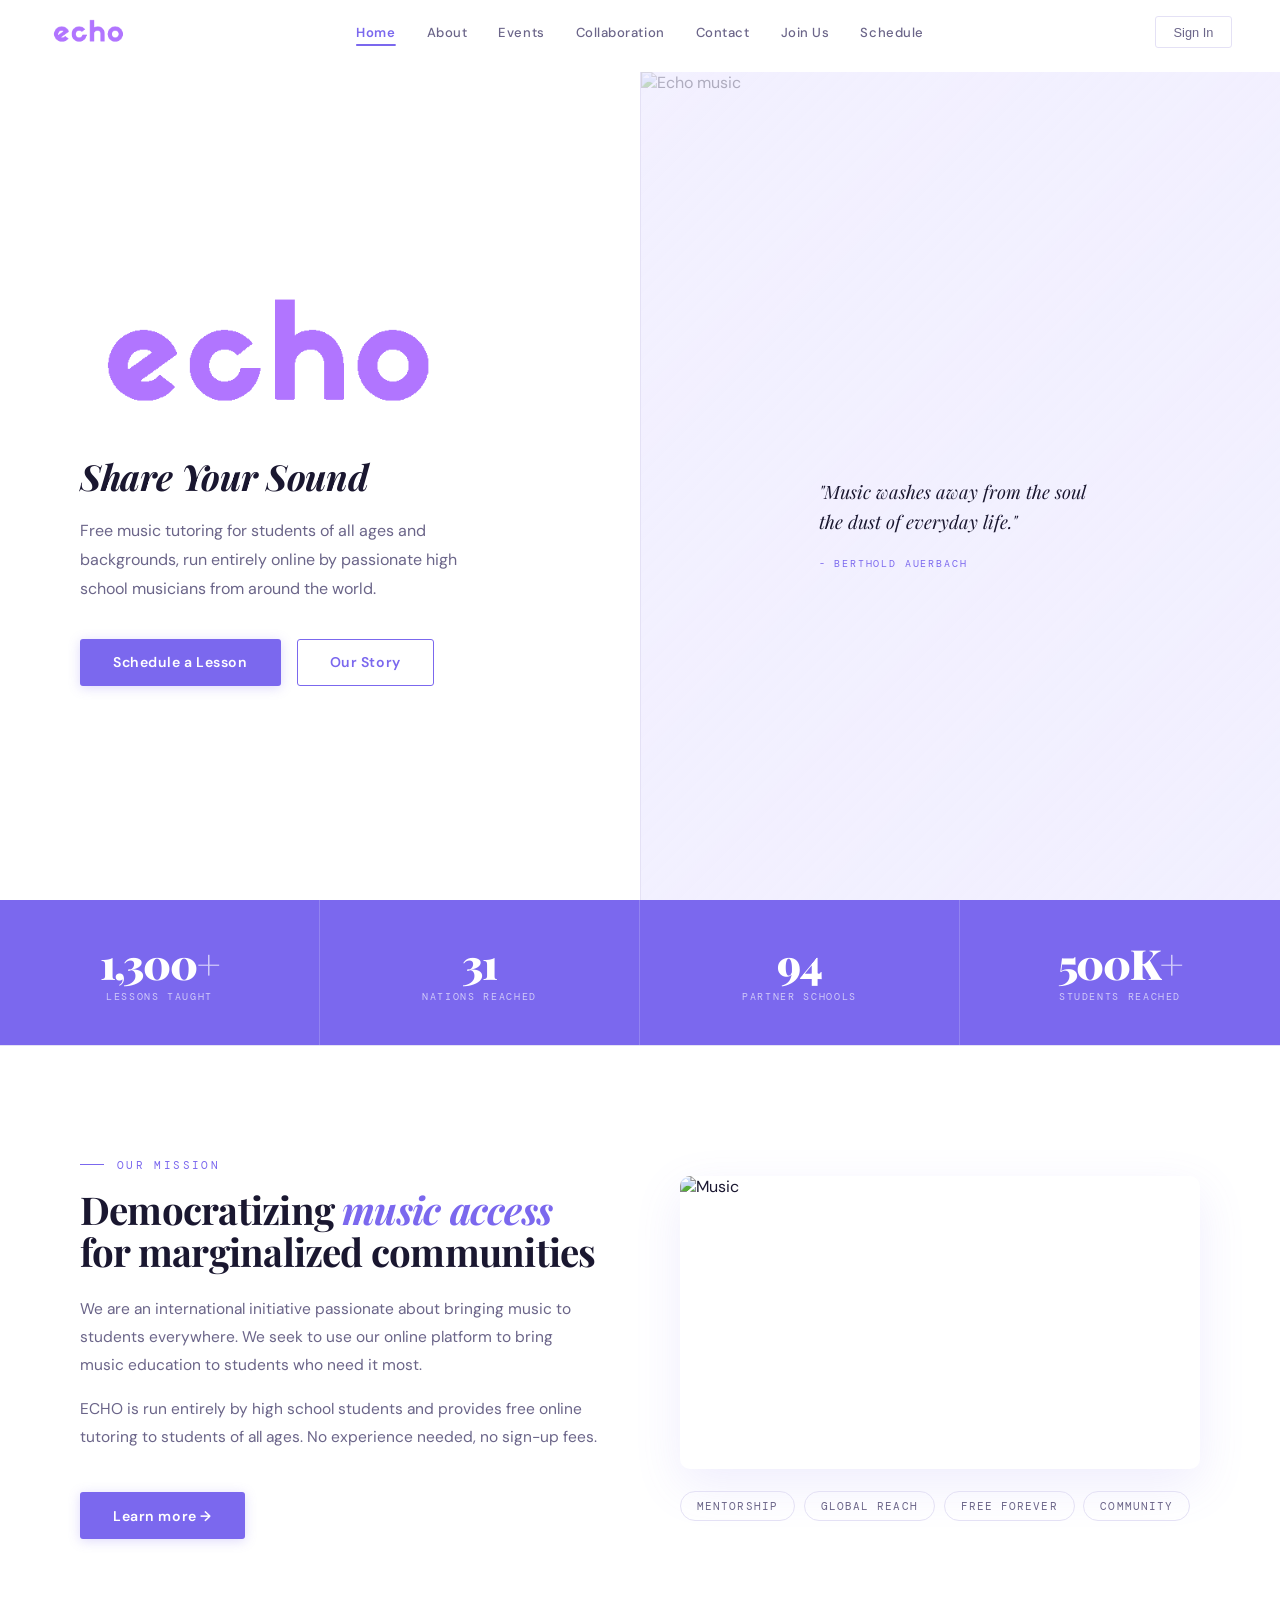
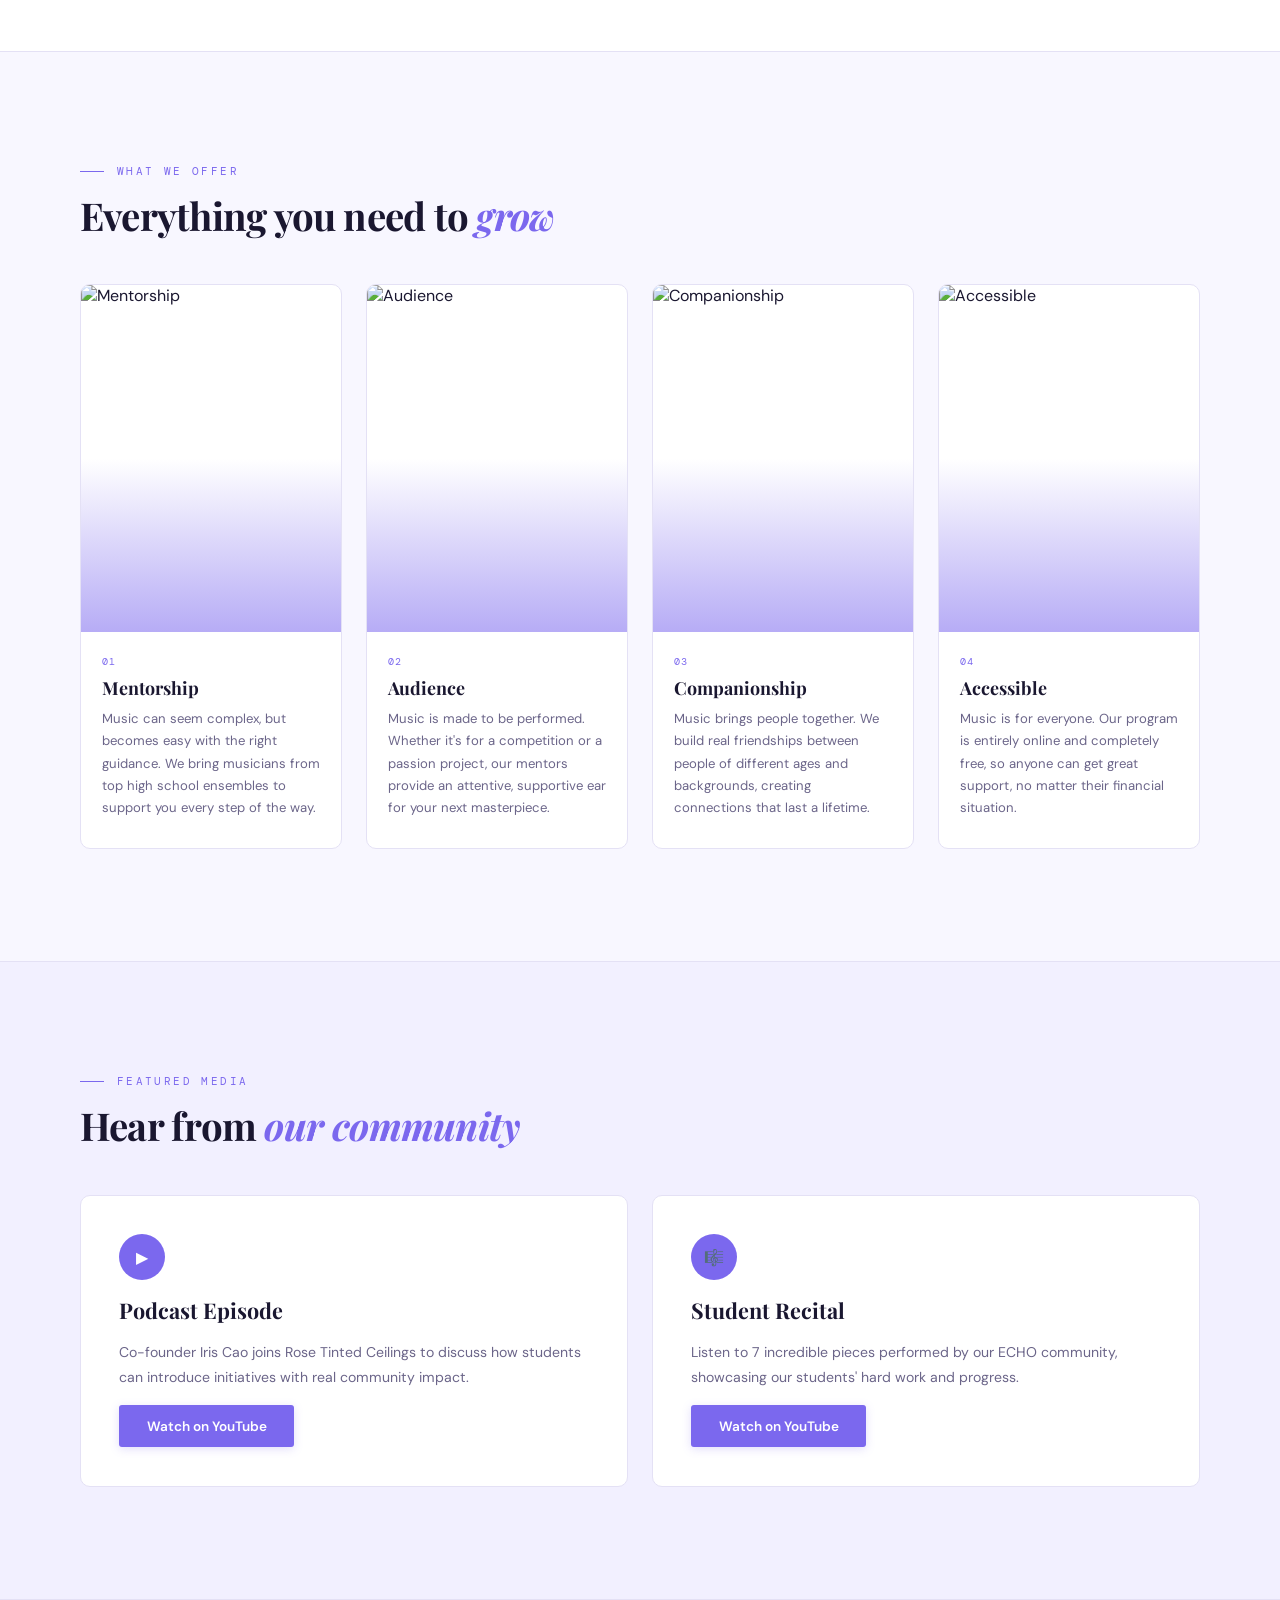
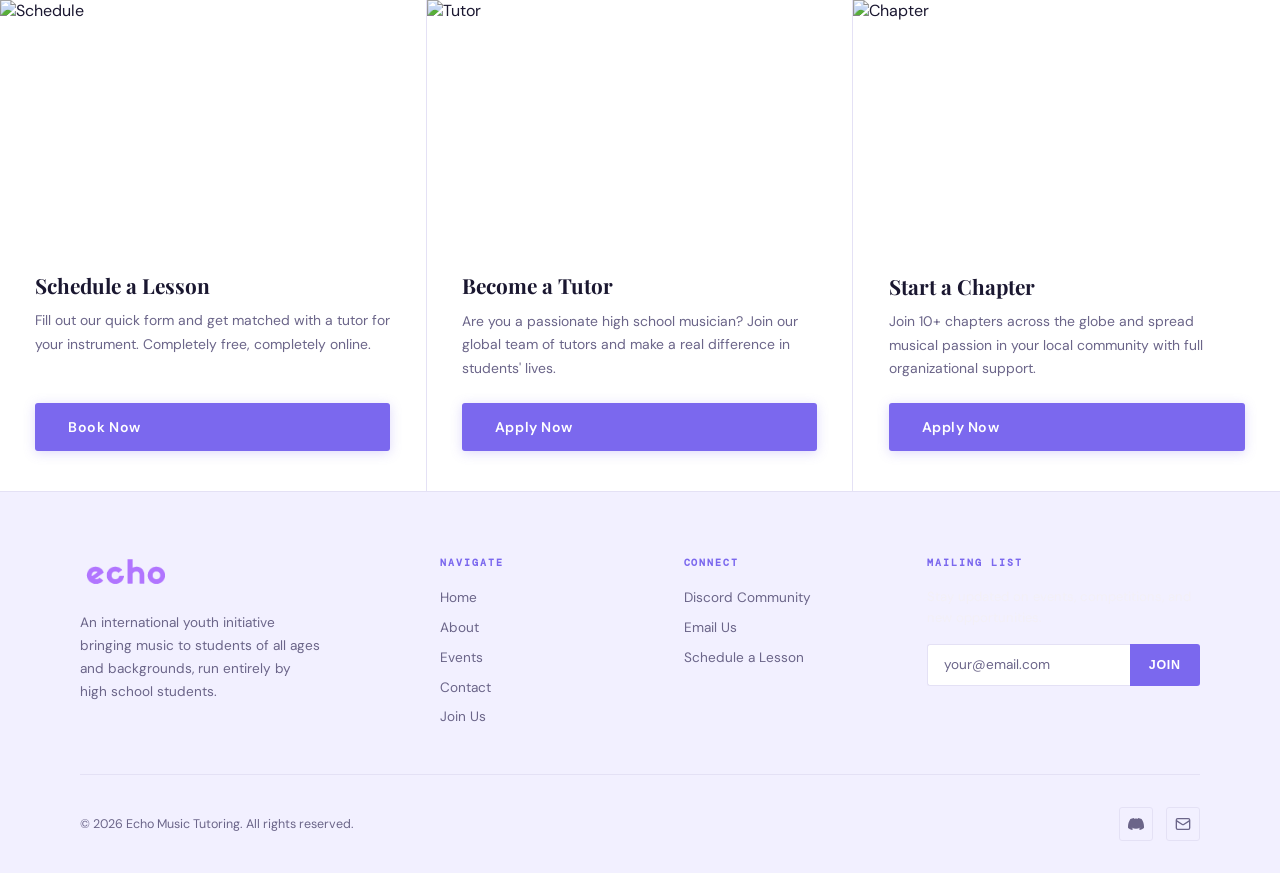
==== commit 3a3e7586: "fix stats, move partners to collaboration page" ====
--- a/index.html
+++ b/index.html
@@ -1 +1 @@
-<!doctype html><html lang="en"><head><meta charset="utf-8"/><link rel="icon" href="/logo.png"/><meta name="viewport" content="width=device-width,initial-scale=1"/><meta name="theme-color" content="#000000"/><meta name="description" content="Web site created to educate about music"/><link rel="apple-touch-icon" href="/logo.png"/><link rel="manifest" href="/manifest.json"/><title>ECHO</title><script defer="defer" src="./static/js/main.573015be.js"></script><link href="./static/css/main.d446c6d6.css" rel="stylesheet"></head><body><noscript>You need to enable JavaScript to run this app.</noscript><div id="root"></div></body></html>+<!doctype html><html lang="en"><head><meta charset="utf-8"/><link rel="icon" href="/logo.png"/><meta name="viewport" content="width=device-width,initial-scale=1"/><meta name="theme-color" content="#000000"/><meta name="description" content="Web site created to educate about music"/><link rel="apple-touch-icon" href="/logo.png"/><link rel="manifest" href="/manifest.json"/><title>ECHO</title><script defer="defer" src="./static/js/main.67865f60.js"></script><link href="./static/css/main.0778c94e.css" rel="stylesheet"></head><body><noscript>You need to enable JavaScript to run this app.</noscript><div id="root"></div></body></html>
--- a/static/css/main.0778c94e.css
+++ b/static/css/main.0778c94e.css
@@ -0,0 +1,2 @@
+@import url(https://fonts.googleapis.com/css2?family=Playfair+Display:ital,wght@0,400;0,700;0,900;1,400;1,700&family=DM+Sans:opsz,wght@9..40,300;9..40,400;9..40,500;9..40,600&family=DM+Mono:wght@400;500&display=swap);:root{--purple:#7b68ee;--purple-light:#a394f5;--purple-dark:#5a4fd4;--purple-xlight:#ede9fd;--purple-pale:#f5f3ff;--bg:#fff;--bg-alt:#f8f7ff;--bg-soft:#f2f0ff;--card-bg:#fff;--border:#e4e1f5;--border-soft:#ede9fd;--ink:#1a1730;--muted:#6b6589;--sage:#5b9e72;--amber:#d4854a;--cream:#fff;--warm:#f5f3ff;--deep:#1a1730;--echo-purple:#7b68ee}*,:after,:before{box-sizing:border-box;margin:0;padding:0}html{scroll-behavior:smooth}body{background:#fff;background:var(--bg);color:#1a1730;color:var(--ink);font-family:DM Sans,sans-serif;overflow-x:hidden}::-webkit-scrollbar{width:5px}::-webkit-scrollbar-track{background:#fff;background:var(--bg)}::-webkit-scrollbar-thumb{background:#a394f5;background:var(--purple-light);border-radius:3px}::-webkit-scrollbar-thumb:hover{background:#7b68ee;background:var(--purple)}.navbar{align-items:center;backdrop-filter:blur(18px) saturate(1.6);-webkit-backdrop-filter:blur(18px) saturate(1.6);background:#ffffffeb;border-bottom:1px solid #0000;display:flex;justify-content:space-between;left:0;padding:1rem 3rem;position:fixed;right:0;top:0;transition:padding .3s,border-color .3s,box-shadow .3s;z-index:800}.navbar--scrolled{border-color:var(--border);box-shadow:0 2px 24px #7b68ee14;padding:.65rem 3rem}.nav-logo{align-items:center;background:none;border:none;cursor:pointer;display:flex;padding:0}.nav-logo-img{filter:brightness(0) saturate(100%) invert(46%) sepia(98%) saturate(500%) hue-rotate(220deg) brightness(100%);height:30px;transition:opacity .2s;width:auto}.nav-logo:hover .nav-logo-img{opacity:.75}.nav-links{display:flex;gap:.15rem;left:50%;list-style:none;position:absolute;transform:translateX(-50%)}.nav-link{background:none;border:none;border-radius:3px;color:var(--muted);cursor:pointer;font-family:DM Sans,sans-serif;font-size:.82rem;font-weight:500;letter-spacing:.04em;padding:.45rem .9rem;position:relative;transition:color .18s,background .18s}.nav-link:after{background:var(--purple);border-radius:1px;bottom:2px;content:"";height:1.5px;left:.9rem;position:absolute;right:.9rem;transform:scaleX(0);transform-origin:right;transition:transform .22s ease}.nav-link:hover{background:var(--purple-pale);color:var(--ink)}.nav-link:hover:after{transform:scaleX(1);transform-origin:left}.nav-link--active{color:var(--purple);font-weight:600}.nav-link--active:after{transform:scaleX(1)}.nav-right{align-items:center;display:flex;gap:.75rem}.nav-signin-btn{background:#0000;border:1.5px solid var(--border);border-radius:3px;color:var(--muted);cursor:pointer;font-size:.8rem;font-weight:500;padding:.48rem 1.1rem;transition:all .18s}.nav-signin-btn:hover{background:var(--purple-pale);border-color:var(--purple);color:var(--purple)}.user-menu-wrapper{position:relative}.user-avatar-btn{background:none;border:none;cursor:pointer;padding:0}.user-avatar{align-items:center;background:var(--purple);border:2px solid var(--purple-xlight);border-radius:50%;color:#fff;display:flex;font-size:.78rem;font-weight:700;height:34px;justify-content:center;transition:box-shadow .18s;width:34px}.user-avatar-btn:hover .user-avatar{box-shadow:0 0 0 3px #7b68ee33}.user-dropdown{background:#fff;border:1.5px solid var(--border);border-radius:8px;box-shadow:0 8px 32px #7b68ee1f;min-width:200px;overflow:hidden;position:absolute;right:0;top:calc(100% + .6rem);z-index:900}.user-dropdown-header{background:var(--bg-soft);border-bottom:1px solid var(--border);padding:1rem 1.2rem}.user-dropdown-name{color:var(--ink);font-size:.9rem;font-weight:600}.user-dropdown-email{color:var(--muted);font-size:.76rem;margin-top:.15rem;overflow:hidden;text-overflow:ellipsis;white-space:nowrap}.user-dropdown-item{background:none;border:none;color:var(--muted);cursor:pointer;display:block;font-family:DM Sans,sans-serif;font-size:.88rem;padding:.8rem 1.2rem;text-align:left;transition:background .15s,color .15s;width:100%}.user-dropdown-item:hover{background:var(--purple-pale);color:var(--purple)}.nav-hamburger{background:none;border:none;border-radius:4px;cursor:pointer;display:none;flex-direction:column;gap:5px;justify-content:center;padding:6px;transition:background .18s}.nav-hamburger:hover{background:var(--purple-pale)}.bar{background:var(--ink);border-radius:1px;display:block;height:2px;transition:transform .25s ease,opacity .2s ease;width:22px}.mobile-menu-overlay{align-items:stretch;display:flex;inset:0;justify-content:flex-end;opacity:0;position:fixed;transition:opacity .3s ease,visibility .3s ease;visibility:hidden;z-index:1000}.mobile-menu-overlay--open{opacity:1;visibility:visible}.mobile-menu-backdrop{backdrop-filter:blur(4px);-webkit-backdrop-filter:blur(4px);background:#1a173073;cursor:pointer;flex:1 1}.mobile-menu-panel{background:#fff;box-shadow:-8px 0 48px #7b68ee33;display:flex;flex-direction:column;max-width:320px;overflow-y:auto;padding:0;position:relative;transform:translateX(100%);transition:transform .35s cubic-bezier(.4,0,.2,1);width:75vw}.mobile-menu-overlay--open .mobile-menu-panel{transform:translateX(0)}.mobile-menu-header{align-items:center;border-bottom:1px solid var(--border);display:flex;justify-content:space-between;padding:1.4rem 1.5rem}.mobile-menu-logo{filter:brightness(0) saturate(100%) invert(46%) sepia(98%) saturate(500%) hue-rotate(220deg) brightness(100%);height:24px;width:auto}.mobile-menu-close{align-items:center;background:none;border:none;border-radius:50%;color:var(--muted);cursor:pointer;display:flex;font-size:1.1rem;height:36px;justify-content:center;transition:background .18s,color .18s;width:36px}.mobile-menu-close:hover{background:var(--purple-pale);color:var(--purple)}.mobile-menu-links{display:flex;flex:1 1;flex-direction:column;padding:1.2rem 0}.mobile-nav-link{background:none;border:none;color:var(--ink);cursor:pointer;display:block;font-family:Playfair Display,serif;font-size:1.55rem;font-weight:700;letter-spacing:-.01em;padding:.75rem 1.8rem;text-align:left;text-decoration:none;transition:color .18s,background .18s;width:100%}.mobile-nav-link:hover{background:var(--purple-pale);color:var(--purple)}.mobile-nav-link--active{color:var(--purple)}.mobile-menu-divider{background:var(--border);height:1px;margin:.6rem 1.8rem}.mobile-menu-footer{border-top:1px solid var(--border);padding:1.2rem 1.8rem 2rem}.mobile-auth-btn{align-items:center;background:var(--purple);border:none;border-radius:6px;color:#fff;cursor:pointer;display:flex;font-family:DM Sans,sans-serif;font-size:.9rem;font-weight:600;gap:.6rem;justify-content:center;padding:.75rem 1.4rem;transition:background .18s;width:100%}.mobile-auth-btn:hover{background:var(--purple-dark)}@media (max-width:900px){.navbar{padding:1rem 1.5rem}.navbar--scrolled{padding:.65rem 1.5rem}.nav-links,.nav-signin-btn,.user-menu-wrapper{display:none}.nav-hamburger{display:flex}}.fade-up{transform:translateY(28px);transition:opacity .6s ease,transform .6s ease}.hero{display:grid;grid-template-columns:1fr 1fr;min-height:100vh;overflow:hidden;padding-top:72px}.hero,.hero-content{background:var(--bg)}.hero-content{align-items:flex-start;display:flex;flex-direction:column;justify-content:center;padding:4rem 4rem 4rem 5rem}.hero-logo-wrap{margin-bottom:1.8rem}.hero-logo-img{display:block;filter:brightness(0) saturate(100%) invert(46%) sepia(98%) saturate(500%) hue-rotate(220deg) brightness(100%);height:clamp(80px,13vw,140px);width:auto}.hero-tagline{color:var(--ink);font-family:Playfair Display,serif;font-size:clamp(1.4rem,2.8vw,2.4rem);font-style:italic;font-weight:700;letter-spacing:-.01em;line-height:1.2;margin-bottom:1.2rem}.hero-sub{color:var(--muted);font-size:1rem;line-height:1.8;margin-bottom:2.2rem;max-width:420px}.hero-btns{display:flex;flex-wrap:wrap;gap:1rem}.hero-right{align-items:stretch;background:var(--bg-soft);border-left:1px solid var(--border);display:flex;overflow:hidden;position:relative}.hero-img-frame{inset:0;position:absolute}.hero-img{height:100%;mix-blend-mode:multiply;object-fit:cover;object-position:center;opacity:.55;width:100%}.hero-img-overlay{background:linear-gradient(135deg,#f3f1ff73,#f3f1ff1a);inset:0;position:absolute}.hero-quote-card{margin:auto;max-width:380px;padding:3rem;position:relative;z-index:2}.hero-soundwave{align-items:flex-end;display:flex;gap:4px;height:48px;margin-bottom:1.8rem}.wave-bar{animation:wave 1.4s ease-in-out infinite;background:var(--purple);border-radius:2px;width:4px}@keyframes wave{0%,to{height:5px;opacity:.25}50%{height:42px;opacity:1}}.hero-quote-card blockquote{color:var(--ink);font-family:Playfair Display,serif;font-size:1.15rem;font-style:italic;line-height:1.6;margin-bottom:.9rem}.hero-quote-card cite{color:var(--purple);font-family:DM Mono,monospace;font-size:.64rem;font-style:normal;letter-spacing:.18em;text-transform:uppercase}.stats-bar{background:var(--purple);display:grid;grid-template-columns:repeat(4,1fr)}.stat-item{border-right:1px solid #ffffff2e;padding:2.6rem 2rem;text-align:center;transition:background .2s}.stat-item:last-child{border-right:none}.stat-item:hover{background:#ffffff14}.stat-num{color:#fff;font-family:Playfair Display,serif;font-size:2.6rem;font-weight:900;letter-spacing:-.03em;line-height:1}.stat-label,.stat-num span{color:#ffffffa6}.stat-label{font-family:DM Mono,monospace;font-size:.64rem;letter-spacing:.16em;margin-top:.45rem;text-transform:uppercase}.mission-section{grid-gap:5rem;align-items:center;background:var(--bg);border-bottom:1px solid var(--border);border-top:1px solid var(--border);display:grid;gap:5rem;grid-template-columns:1fr 1fr;padding:7rem 5rem}.mission-text p{color:var(--muted);font-size:.97rem;line-height:1.8;margin-bottom:1rem}.mission-visual{display:flex;flex-direction:column;gap:1.4rem}.mission-img-wrap{aspect-ratio:16/9;border-radius:10px;box-shadow:0 16px 48px #7b68ee1f;overflow:hidden;width:100%}.mission-img{height:100%;object-fit:cover;width:100%}.mission-pillars{display:flex;flex-wrap:wrap;gap:.55rem}.mission-pill{border:1.5px solid var(--border);border-radius:20px;color:var(--muted);cursor:default;font-family:DM Mono,monospace;font-size:.68rem;letter-spacing:.1em;padding:.42rem 1rem;text-transform:uppercase;transition:all .18s}.mission-pill:hover{background:var(--purple-pale);border-color:var(--purple);color:var(--purple)}.offerings-section{background:var(--bg-alt);padding:7rem 5rem}.offerings-grid{grid-gap:1.5rem;display:grid;gap:1.5rem;grid-template-columns:repeat(4,1fr);margin-top:3rem}.offering-card{background:var(--bg);border:1.5px solid var(--border);border-radius:10px;display:flex;flex-direction:column;overflow:hidden;transition:transform .22s,box-shadow .22s,border-color .22s}.offering-card:hover{border-color:var(--purple);box-shadow:0 16px 48px #7b68ee24;transform:translateY(-6px)}.offering-img-wrap{aspect-ratio:3/4;overflow:hidden;position:relative;width:100%}.offering-img{height:100%;object-fit:cover;object-position:center top;transition:transform .5s ease;width:100%}.offering-card:hover .offering-img{transform:scale(1.05)}.offering-img-overlay{background:linear-gradient(0deg,#7b68ee8c 0,#0000 50%);inset:0;position:absolute}.offering-body{flex:1 1;padding:1.4rem 1.3rem 1.8rem}.offering-num{color:var(--purple);font-family:DM Mono,monospace;font-size:.62rem;letter-spacing:.15em;margin-bottom:.55rem}.offering-title{color:var(--ink);font-family:Playfair Display,serif;font-size:1.12rem;font-weight:700;margin-bottom:.55rem}.offering-desc{color:var(--muted);font-size:.82rem;line-height:1.7}.media-section{background:var(--bg-soft);border-top:1px solid var(--border);padding:7rem 5rem}.media-grid{grid-gap:1.5rem;display:grid;gap:1.5rem;grid-template-columns:1fr 1fr;margin-top:3rem}.media-card{background:var(--bg);border:1.5px solid var(--border);border-radius:10px;display:flex;flex-direction:column;gap:1rem;padding:2.4rem;transition:border-color .22s,box-shadow .22s}.media-card:hover{border-color:var(--purple);box-shadow:0 8px 32px #7b68ee1a}.media-card-icon{align-items:center;background:var(--purple);border-radius:50%;color:#fff;display:flex;font-size:1rem;height:46px;justify-content:center;width:46px}.media-card h3{color:var(--ink);font-family:Playfair Display,serif;font-size:1.35rem;font-weight:700}.media-card p{color:var(--muted);flex:1 1;font-size:.88rem;line-height:1.75}.btn-light{align-items:center;align-self:flex-start;background:var(--purple);border:none;border-radius:3px;box-shadow:0 2px 10px #7b68ee38;color:#fff;cursor:pointer;display:inline-flex;font-family:DM Sans,sans-serif;font-size:.85rem;font-weight:600;gap:.5rem;padding:.78rem 1.7rem;text-decoration:none;transition:background .18s,transform .14s}.btn-light:hover{background:var(--purple-dark);transform:translateY(-1px)}.cta-strip{border-top:1px solid var(--border);display:grid;grid-template-columns:repeat(3,1fr)}.cta-block{background:var(--bg);border-right:1px solid var(--border);display:flex;flex-direction:column;overflow:hidden;transition:box-shadow .22s}.cta-block:last-child{border-right:none}.cta-block:hover{box-shadow:0 8px 32px #7b68ee14}.cta-block-img-wrap{aspect-ratio:16/9;overflow:hidden;width:100%}.cta-block-img{height:100%;object-fit:cover;transition:transform .5s ease;width:100%}.cta-block:hover .cta-block-img{transform:scale(1.04)}.cta-block-body{display:flex;flex:1 1;flex-direction:column;padding:2rem 2.2rem 2.5rem}.cta-block-body h3{color:var(--ink);font-family:Playfair Display,serif;font-size:1.3rem;font-weight:700;margin-bottom:.65rem}.cta-block-body p{color:var(--muted);flex:1 1;font-size:.87rem;line-height:1.7;margin-bottom:1.4rem}@media (max-width:1100px){.offerings-grid{grid-template-columns:repeat(2,1fr)}.mission-section{gap:3rem}.media-section,.mission-section,.offerings-section{padding:5rem 2.5rem}}@media (max-width:900px){.hero{grid-template-columns:1fr;min-height:auto}.hero-content{align-items:center;padding:6rem 2.5rem 3rem;text-align:center}.hero-sub{max-width:100%}.hero-btns{justify-content:center}.hero-right{min-height:280px}.stats-bar{grid-template-columns:repeat(2,1fr)}.cta-strip,.mission-section{grid-template-columns:1fr}.cta-block{border-bottom:1px solid var(--border);border-right:none}.media-grid{grid-template-columns:1fr}}@media (max-width:640px){.hero-content{padding:5.5rem 1.5rem 2.5rem}.hero-logo-img{height:80px}.offerings-grid{grid-template-columns:1fr}.media-section,.mission-section,.offerings-section{padding:4rem 1.5rem}}.partners-section{background:var(--bg);border-top:1px solid var(--border);padding:6rem 5rem}.partners-grid{grid-gap:1.4rem;display:grid;gap:1.4rem;grid-template-columns:repeat(4,1fr);margin-top:3rem}.partner-card{background:var(--bg-alt);border:1.5px solid var(--border);border-radius:10px;padding:2rem 1.6rem;text-align:center;transition:transform .22s,box-shadow .22s,border-color .22s}.partner-card:hover{border-color:var(--purple);box-shadow:0 12px 36px #7b68ee21;transform:translateY(-5px)}.partner-icon{font-size:2.4rem;margin-bottom:1rem}.partner-name{color:var(--ink);font-family:Playfair Display,serif;font-size:1rem;font-weight:700;line-height:1.3;margin-bottom:.65rem}.partner-desc{color:var(--muted);font-size:.83rem;line-height:1.7}@media (max-width:1100px){.partners-section{padding:5rem 2.5rem}.partners-grid{grid-template-columns:repeat(2,1fr)}}@media (max-width:640px){.partners-section{padding:3.5rem 1.5rem}.partners-grid{grid-template-columns:1fr}}.about-hero{align-items:flex-end;background:var(--purple);display:flex;min-height:480px;overflow:hidden;padding-top:72px;position:relative}.about-hero-bg{inset:0;position:absolute}.about-hero-bgimg{height:100%;mix-blend-mode:overlay;object-fit:cover;object-position:center 35%;opacity:.2;width:100%}.about-hero-overlay{background:linear-gradient(0deg,#1a173099 0,#0000 60%);inset:0;position:absolute}.about-hero-content{padding:5rem 5rem 4rem;position:relative;z-index:2}.about-hero-content h1{color:#fff;font-family:Playfair Display,serif;font-size:clamp(3rem,5vw,5.5rem);font-weight:400;line-height:1}.about-hero-content h1 em{color:var(--purple-xlight);font-style:italic}.about-hero-content p{color:#ffffffd1;font-family:DM Sans,sans-serif;font-size:1.05rem;line-height:1.8;margin-top:1.2rem;max-width:520px}.story-section{grid-gap:5rem;align-items:start;background:var(--bg);display:grid;gap:5rem;grid-template-columns:1fr 1fr;padding:7rem 5rem}.story-left p{color:var(--muted);font-family:DM Sans,sans-serif;font-size:1rem;line-height:1.8;margin-bottom:1rem}.story-quote{background:var(--bg-soft);border-left:3px solid var(--purple);border-radius:0 8px 8px 0;color:var(--ink);font-family:Playfair Display,serif;font-size:1.15rem;font-style:italic;line-height:1.6;margin:2rem 0;padding:.8rem 1.4rem}.story-quote cite{color:var(--purple);display:block;font-family:DM Mono,monospace;font-size:.68rem;font-style:normal;font-weight:700;letter-spacing:.15em;margin-top:.6rem;text-transform:uppercase}.story-founders{display:flex;flex-direction:column;gap:1.2rem}.mission-highlight{background:var(--purple);padding:7rem 5rem}.mission-highlight-inner{margin:0 auto;max-width:700px;text-align:center}.mission-highlight-inner .section-tag{color:#ffffffbf;justify-content:center}.mission-highlight-inner .section-tag:before{display:none}.mission-h2-white{color:#fff!important;font-family:DM Mono,monospace;font-size:clamp(1.8rem,3vw,2.8rem);font-weight:800;letter-spacing:.03em;margin-bottom:1rem;text-transform:uppercase}.mission-h2-white em{-webkit-text-fill-color:unset!important;background:none!important;color:var(--purple-xlight)!important;font-style:italic}.mission-highlight-inner p{color:#fffc;font-family:DM Sans,sans-serif;font-size:1.05rem;line-height:1.85;margin-top:.5rem}.team-section{background:var(--bg-alt);padding:7rem 5rem}.team-intro{color:var(--muted);font-family:DM Sans,sans-serif;font-size:1rem;line-height:1.75;margin-bottom:3rem;max-width:600px}.team-grid{grid-gap:1.4rem;display:grid;gap:1.4rem;grid-template-columns:repeat(4,1fr)}.associates-section{background:var(--bg);border-top:1px solid var(--border);padding:5rem 5rem 7rem}.associates-grid{grid-gap:1.4rem;display:grid;gap:1.4rem;grid-template-columns:repeat(3,1fr);margin-top:3rem}.member-card{background:var(--bg);border:1.5px solid var(--border);border-radius:14px;overflow:hidden;transition:transform .22s,box-shadow .22s,border-color .22s}.member-card:hover{border-color:var(--purple);box-shadow:0 12px 36px #7b68ee24;transform:translateY(-5px)}.member-photo-wrap{aspect-ratio:3/4;background:var(--bg-soft);overflow:hidden;position:relative;width:100%}.member-photo{height:100%;object-fit:cover;object-position:center top;transition:transform .5s ease;width:100%}.member-card:hover .member-photo{transform:scale(1.04)}.member-photo-fallback{align-items:center;background:var(--bg-soft);color:var(--purple);display:flex;font-family:Playfair Display,serif;font-size:2.5rem;font-style:italic;font-weight:400;height:100%;justify-content:center;width:100%}.member-founder-ribbon{background:var(--purple);color:#fff;font-family:DM Mono,monospace;font-size:.55rem;font-weight:800;left:-30px;letter-spacing:.12em;padding:.28rem 2.5rem;position:absolute;text-transform:uppercase;top:14px;transform:rotate(-45deg);transform-origin:center;white-space:nowrap}.member-info{padding:1.1rem 1.2rem 1.4rem}.member-name{color:var(--ink);font-size:1rem;font-weight:800;letter-spacing:.03em;margin-bottom:.2rem}.member-name,.member-role{font-family:DM Mono,monospace;text-transform:uppercase}.member-role{color:var(--purple);font-size:.65rem;font-weight:700;letter-spacing:.1em;margin-bottom:.5rem}.member-bio{color:var(--muted);font-family:DM Sans,sans-serif;font-size:.88rem;line-height:1.65}.member-card--story{align-items:stretch;border-radius:12px;display:flex;flex-direction:row;overflow:hidden}.member-card--story:hover{transform:translateY(-3px)}.member-photo-wrap--story{aspect-ratio:unset;flex-shrink:0;height:130px;min-width:100px;width:100px}.member-card--story .member-info{display:flex;flex-direction:column;gap:.12rem;justify-content:center;padding:1rem 1.2rem}.member-founder-tag{background:var(--purple);border-radius:4px;color:#fff;display:inline-block;font-family:DM Mono,monospace;font-size:.6rem;font-weight:800;letter-spacing:.12em;margin-bottom:.3rem;padding:.18rem .55rem;text-transform:uppercase;width:-webkit-fit-content;width:fit-content}.member-card--story .member-name{font-size:.95rem}.member-card--story .member-role{font-size:.6rem;margin-bottom:.3rem}.member-card--story .member-bio{font-size:.82rem;line-height:1.55}.member-card--join{background:var(--gradient-subtle);border-color:var(--border)}.member-card--join:hover{border-color:var(--purple)}.member-join-photo-wrap{background:linear-gradient(135deg,var(--purple-xlight) 0,var(--bg-soft) 100%)}.member-join-icon{align-items:center;color:var(--purple);display:flex;font-size:3rem;height:100%;justify-content:center;opacity:.5;width:100%}.member-card--join .member-role{color:var(--muted)}.btn-join{align-items:center;background:var(--purple);border:none;border-radius:6px;color:#fff;cursor:pointer;display:inline-flex;font-family:DM Sans,sans-serif;font-size:.85rem;font-weight:700;gap:.4rem;margin-top:.8rem;padding:.6rem 1.2rem;transition:opacity .18s}.btn-join:hover{opacity:.85}@media (max-width:1200px){.team-grid{grid-template-columns:repeat(3,1fr)}}@media (max-width:1024px){.associates-section,.mission-highlight,.story-section,.team-section{padding:5rem 2.5rem}.about-hero-content{padding:4rem 2.5rem 3rem}.associates-grid{grid-template-columns:repeat(2,1fr)}}@media (max-width:768px){.story-section{gap:3rem;grid-template-columns:1fr}.team-grid{grid-template-columns:repeat(2,1fr)}}@media (max-width:480px){.about-hero-content{padding:3rem 1.5rem 2.5rem}.associates-section,.mission-highlight,.story-section,.team-section{padding:3.5rem 1.5rem}.associates-grid,.team-grid{gap:1rem;grid-template-columns:1fr 1fr}}.events-hero{align-items:flex-end;background:var(--purple);display:flex;min-height:380px;overflow:hidden;padding-top:72px;position:relative}.events-hero-bg{inset:0;position:absolute}.events-hero-bgimg{height:100%;mix-blend-mode:overlay;object-fit:cover;object-position:center 40%;opacity:.18;width:100%}.events-hero-overlay{background:linear-gradient(0deg,#1a173080 0,#0000 60%);inset:0;position:absolute}.events-hero-content{padding:5rem 5rem 4rem;position:relative;width:100%;z-index:2}.events-list{background:var(--bg);padding:4rem 5rem}.event-row{grid-gap:2.5rem;align-items:start;border-bottom:1px solid var(--border);display:grid;gap:2.5rem;grid-template-columns:90px 200px 1fr;padding:2.8rem 0;transition:transform .2s}.event-row:first-child{border-top:1px solid var(--border)}.event-row:hover{transform:translateX(5px)}.event-date-block{align-items:center;background:var(--purple);border-radius:10px;display:flex;flex-direction:column;flex-shrink:0;gap:.1rem;padding:1rem .8rem;text-align:center}.event-month{color:#fffc;font-family:DM Mono,monospace;font-size:.62rem;font-weight:700;letter-spacing:.2em;text-transform:uppercase}.event-day{color:#fff;font-family:Playfair Display,serif;font-size:2rem;font-weight:400;line-height:1}.event-year{color:#ffffff8c;font-family:DM Mono,monospace;font-size:.65rem}.event-img-wrap{border-radius:10px;flex-shrink:0;height:130px;overflow:hidden;width:200px}.event-img{height:100%;object-fit:cover;width:100%}.event-content{display:flex;flex-direction:column;gap:.65rem}.event-meta{align-items:center;display:flex;gap:1rem}.event-status{font-size:.68rem;letter-spacing:.15em}.event-featured-badge,.event-status{font-family:DM Mono,monospace;font-weight:700;text-transform:uppercase}.event-featured-badge{background:#7b68ee1a;border:1px solid #7b68ee40;border-radius:6px;color:var(--purple);font-size:.65rem;letter-spacing:.12em;padding:.22rem .7rem}.event-title{color:var(--ink);font-family:Playfair Display,serif;font-size:1.6rem;font-weight:400;line-height:1.2}.event-desc{color:var(--muted);font-family:DM Sans,sans-serif;font-size:.97rem;line-height:1.75;max-width:580px}.event-tags{display:flex;flex-wrap:wrap;gap:.5rem}.event-tag{border:1.5px solid var(--border);border-radius:6px;color:var(--muted);font-family:DM Mono,monospace;font-size:.68rem;font-weight:700;letter-spacing:.08em;padding:.28rem .8rem;text-transform:uppercase}.event-cta{align-self:flex-start;font-size:.9rem;padding:.68rem 1.5rem}.interview-cta{background:var(--bg-soft);border-top:1px solid var(--border);padding:7rem 5rem}.interview-cta-inner{grid-gap:5rem;align-items:center;display:grid;gap:5rem;grid-template-columns:1fr 1fr}.interview-left p{color:var(--muted);font-family:DM Sans,sans-serif;font-size:1rem;line-height:1.8;margin-top:.5rem}.interview-right{display:flex;flex-direction:column;gap:.9rem}.interview-benefit{align-items:flex-start;background:var(--bg);border:1.5px solid var(--border);border-left:3px solid var(--purple);border-radius:0 8px 8px 0;color:var(--muted);display:flex;font-family:DM Sans,sans-serif;font-size:.95rem;gap:1rem;line-height:1.6;padding:.9rem 1.2rem;transition:border-color .18s}.interview-benefit:hover{border-left-color:var(--purple-light)}.interview-diamond{color:var(--purple);flex-shrink:0;font-size:.48rem;margin-top:.4rem}@media (max-width:1024px){.events-list,.interview-cta{padding:3rem 2.5rem}.events-hero-content{padding:4rem 2.5rem 3rem}}@media (max-width:860px){.event-row{grid-template-columns:80px 1fr}.event-img-wrap{display:none}.interview-cta-inner{gap:2.5rem;grid-template-columns:1fr}}@media (max-width:640px){.events-list,.interview-cta{padding:2rem 1.5rem}.events-hero-content{padding:4rem 1.5rem 2.5rem}.event-row{grid-template-columns:1fr}.event-date-block{align-items:center;flex-direction:row;gap:.7rem;width:-webkit-fit-content;width:fit-content}}.past-events-section{background:var(--bg-alt);border-top:1px solid var(--border);padding:6rem 5rem}.past-events-intro{color:var(--muted);font-size:.97rem;line-height:1.75;margin-bottom:3rem;margin-top:.5rem;max-width:620px}.past-events-grid{grid-gap:1.6rem;display:grid;gap:1.6rem;grid-template-columns:repeat(3,1fr)}.past-event-card{background:var(--bg);border:1.5px solid var(--border);border-radius:10px;display:flex;flex-direction:column;overflow:hidden;transition:transform .22s,box-shadow .22s,border-color .22s}.past-event-card:hover{border-color:var(--purple);box-shadow:0 12px 36px #7b68ee21;transform:translateY(-4px)}.past-event-images{aspect-ratio:4/3;background:var(--bg-soft);overflow:hidden;width:100%}.past-event-img{display:block;height:100%;object-fit:cover;object-position:center top;width:100%}.past-event-images--multi{grid-gap:2px;display:grid;gap:2px;grid-template-columns:repeat(2,1fr)}.past-event-images--multi .past-event-img{aspect-ratio:1/1;height:100%}.past-event-images--multi .past-event-img:first-child{aspect-ratio:2/1;grid-column:span 2}.past-event-body{display:flex;flex:1 1;flex-direction:column;gap:.6rem;padding:1.4rem 1.4rem 1.7rem}.past-event-date{color:var(--purple);font-family:DM Mono,monospace;font-size:.65rem;letter-spacing:.15em;text-transform:uppercase}.past-event-title{color:var(--ink);font-family:Playfair Display,serif;font-size:1.18rem;font-weight:700;line-height:1.3}.past-event-desc{color:var(--muted);flex:1 1;font-size:.85rem;line-height:1.7}@media (max-width:1100px){.past-events-section{padding:5rem 2.5rem}.past-events-grid{grid-template-columns:repeat(2,1fr)}}@media (max-width:640px){.past-events-section{padding:3.5rem 1.5rem}.past-events-grid{gap:1.2rem;grid-template-columns:1fr}.past-event-images--multi .past-event-img:first-child{grid-column:span 2}}.past-event-images--contain{aspect-ratio:3/4;background:#fff}.past-event-images--contain.past-event-images--multi{background:var(--border);gap:4px;grid-template-columns:repeat(2,1fr)}.past-event-images--contain .past-event-img{aspect-ratio:auto;background:#fff;height:100%;object-fit:contain;width:100%}.past-event-images--contain.past-event-images--multi .past-event-img:first-child{aspect-ratio:auto;grid-column:span 1}@media (max-width:640px){.past-event-images--contain.past-event-images--multi{aspect-ratio:auto;grid-template-columns:1fr}.past-event-images--contain.past-event-images--multi .past-event-img{aspect-ratio:4/3}}.contact-layout{display:grid;grid-template-columns:1fr 1fr;min-height:calc(100vh - 72px);padding-top:72px}.contact-left{align-items:center;background:var(--purple);display:flex;overflow:hidden;position:relative}.contact-left-bg{inset:0;position:absolute}.contact-bg-img{height:100%;object-fit:cover;opacity:.1;width:100%}.contact-bg-overlay{background:linear-gradient(135deg,#1a173059,#0000);inset:0;position:absolute}.contact-left-content{padding:5rem 4rem;position:relative;z-index:2}.contact-ghost-text{bottom:-3rem;color:#ffffff14;font-family:Playfair Display,serif;font-size:clamp(6rem,12vw,12rem);font-weight:400;left:-1rem;line-height:1;pointer-events:none;position:absolute;-webkit-user-select:none;user-select:none}.contact-left-content>.section-tag{color:#fffc}.contact-left-content>.section-tag:before{background:#ffffff80}.contact-h1{color:#fff;font-family:Playfair Display,serif;font-size:clamp(2.4rem,4vw,4rem);font-weight:400;line-height:1.05;margin:1rem 0 1.2rem}.contact-h1 em{color:var(--purple-xlight);font-style:italic}.contact-left-content>p{color:#fffc;font-family:DM Sans,sans-serif;font-size:1rem;line-height:1.8;margin-bottom:2.5rem;max-width:360px}.contact-info-list{display:flex;flex-direction:column}.contact-info-item{align-items:flex-start;border-bottom:1px solid #ffffff26;display:flex;gap:1.2rem;padding:1rem 0}.contact-info-item:last-child{border-bottom:none}.contact-info-icon{flex-shrink:0;font-size:1rem;margin-top:.1rem}.contact-info-label{color:#ffffffa6;font-family:DM Mono,monospace;font-size:.65rem;font-weight:800;letter-spacing:.15em;margin-bottom:.2rem;text-transform:uppercase}.contact-info-value{color:#fff;font-family:DM Sans,sans-serif;font-size:.95rem}.contact-info-link{color:#fff;text-decoration:none;transition:opacity .18s}.contact-info-link:hover{opacity:.75}.contact-right{background:var(--bg);overflow-y:auto;padding:5rem 4.5rem}.contact-form-title{color:var(--ink);font-family:Playfair Display,serif;font-size:2.2rem;font-weight:400;margin-bottom:.4rem}.contact-form-sub{color:var(--muted);font-family:DM Sans,sans-serif;font-size:1rem;margin-bottom:2.5rem}.contact-form{display:flex;flex-direction:column;gap:1.2rem}.form-row-2{grid-gap:1rem;display:grid;gap:1rem;grid-template-columns:1fr 1fr}.form-err{color:#c0392b;font-family:DM Sans,sans-serif;font-size:.8rem;margin-top:.2rem}.contact-submit{font-size:.95rem;justify-content:center;margin-top:.5rem;padding:1rem;width:100%}.contact-spinner{animation:spin .7s linear infinite;border:2px solid #ffffff59;border-radius:50%;border-top-color:#fff;height:14px;width:14px}.contact-success{align-items:center;display:flex;flex-direction:column;gap:.8rem;padding:4rem 2rem;text-align:center}.contact-success-icon{align-items:center;background:var(--purple);border-radius:50%;color:#fff;display:flex;font-size:1.5rem;height:64px;justify-content:center;margin-bottom:.5rem;width:64px}.contact-success h3{color:var(--ink);font-family:Playfair Display,serif;font-size:1.8rem;font-weight:400}.contact-success p{color:var(--muted);font-family:DM Sans,sans-serif;font-size:1rem;line-height:1.7;max-width:320px}@media (max-width:900px){.contact-layout{grid-template-columns:1fr}.contact-left{min-height:50vh}.contact-left-content,.contact-right{padding:3.5rem 2.5rem}}@media (max-width:480px){.form-row-2{grid-template-columns:1fr}.contact-left-content,.contact-right{padding:2.5rem 1.5rem}}.join-hero{align-items:center;background:var(--purple);border-bottom:1px solid var(--border);display:flex;flex-direction:column;overflow:hidden;padding:calc(72px + 4rem) 5rem 6rem;position:relative;text-align:center}.join-hero-title{color:#fff;font-family:Playfair Display,serif;font-size:clamp(2.8rem,5vw,5rem);font-weight:400;line-height:.95;margin:1rem 0 1.5rem}.join-hero-title em{color:var(--purple-xlight);font-style:italic}.join-hero-sub{color:#ffffffd9;font-family:DM Sans,sans-serif;font-size:1.05rem;line-height:1.8;margin-bottom:2.5rem;max-width:520px}.join-hero-btns{display:flex;flex-wrap:wrap;gap:1rem;justify-content:center}.join-cta-btn{background:#fff!important;box-shadow:0 4px 20px #00000026!important;color:var(--violet)!important;font-size:1.05rem;padding:1rem 2.4rem}.join-cta-btn:hover{background:var(--purple-xlight)!important;color:var(--ink)!important}.join-form-note{color:#ffffffb3;font-family:DM Sans,sans-serif;font-size:.9rem;margin-top:1.4rem}.join-inline-link{color:#fff;font-weight:700}.join-inline-link:hover{opacity:.8}.join-perks-section{background:var(--bg);padding:7rem 5rem}.join-perks-grid{grid-gap:1.5rem;display:grid;gap:1.5rem;grid-template-columns:repeat(4,1fr);margin-top:3rem}.join-perk-card{background:var(--bg-alt);border:1.5px solid var(--border);border-radius:14px;padding:2rem 1.6rem;text-align:center;transition:border-color .22s,box-shadow .22s,transform .22s}.join-perk-card:hover{border-color:var(--purple);box-shadow:0 12px 36px #7b68ee21;transform:translateY(-4px)}.join-perk-icon{font-size:2.2rem;margin-bottom:1rem}.join-perk-label{color:var(--ink);font-family:DM Mono,monospace;font-size:1.15rem;font-weight:800;letter-spacing:.03em;margin-bottom:.6rem;text-transform:uppercase}.join-perk-desc{color:var(--muted);font-family:DM Sans,sans-serif;font-size:.92rem;line-height:1.7}.join-bottom-cta{background:var(--ink);padding:6rem 5rem;text-align:center}.join-bottom-cta .section-h2{color:#fff}.join-bottom-cta .section-h2 em{-webkit-text-fill-color:var(--purple-light);color:var(--purple-light)}.join-bottom-cta p{color:#ffffffa6;font-family:DM Sans,sans-serif;font-size:1rem;line-height:1.8;margin:0 auto 2.5rem;max-width:480px}.join-bottom-cta .btn-primary{background:var(--purple);font-size:1.05rem;padding:1rem 2.4rem}@media (max-width:900px){.join-perks-grid{grid-template-columns:repeat(2,1fr)}.join-bottom-cta,.join-perks-section{padding:5rem 2.5rem}.join-hero{padding:6rem 2.5rem 4rem}}@media (max-width:600px){.join-hero{padding:5rem 1.5rem 3.5rem}.join-perks-grid{grid-template-columns:1fr}.join-bottom-cta,.join-perks-section{padding:4rem 1.5rem}.join-hero-btns{align-items:center;flex-direction:column}}.schedule-page{background:var(--bg);min-height:100vh;padding-top:72px}.schedule-page-hero{background:var(--purple);overflow:hidden;padding:3.5rem 5rem 3rem;position:relative}.schedule-page-hero .page-hero-ghost{color:#ffffff12}.schedule-user-badge{align-items:center;display:flex;gap:1rem;margin-top:1.5rem}.schedule-user-avatar{align-items:center;background:#fff3;border:2px solid #fff6;border-radius:50%;color:#fff;display:flex;flex-shrink:0;font-family:DM Sans,sans-serif;font-size:1.2rem;font-weight:700;height:48px;justify-content:center;width:48px}.schedule-user-name{color:#fff;font-size:1.2rem;font-weight:800;letter-spacing:.03em}.schedule-user-name,.schedule-user-type{font-family:DM Mono,monospace;text-transform:uppercase}.schedule-user-type{color:var(--purple-xlight);font-size:.68rem;font-weight:700;letter-spacing:.12em;margin-top:.15rem}.schedule-gate{align-items:center;display:flex;flex-direction:column;gap:1rem;justify-content:center;min-height:60vh;padding:4rem 2rem;text-align:center}.schedule-gate-icon{font-size:3.5rem;margin-bottom:.5rem}.schedule-gate h2{color:var(--ink);font-family:Playfair Display,serif;font-size:2.2rem;font-weight:400}.schedule-gate p{color:var(--muted);font-family:DM Sans,sans-serif;font-size:1rem;line-height:1.7;max-width:380px}.schedule-loading{align-items:center;display:flex;flex-direction:column;gap:1rem;justify-content:center;min-height:60vh}.spinner{animation:spin .8s linear infinite;border:3px solid var(--purple-xlight);border-radius:50%;border-top-color:var(--purple);height:32px;width:32px}.loading-state{align-items:center;color:var(--muted);display:flex;font-family:DM Sans,sans-serif;font-size:1rem;gap:1rem;padding:2rem 0}.schedule-layout{display:grid;grid-template-columns:1fr 320px;min-height:70vh}.schedule-main{background:var(--bg);border-right:1px solid var(--border);padding:3.5rem 4rem}.schedule-sidebar{align-self:start;background:var(--bg-alt);max-height:calc(100vh - 72px);overflow-y:auto;padding:3rem 2.5rem;position:-webkit-sticky;position:sticky;top:72px}.schedule-header{margin-bottom:2.5rem}.schedule-title{color:var(--ink);font-family:Playfair Display,serif;font-size:clamp(2rem,3.5vw,3rem);font-weight:400;line-height:1;margin-bottom:.7rem}.schedule-title em{-webkit-text-fill-color:#0000;background:var(--purple);-webkit-background-clip:text;background-clip:text;font-style:italic}.schedule-subtitle{color:var(--muted);font-family:DM Sans,sans-serif;font-size:1rem;line-height:1.7;max-width:560px}.cal-wrap{background:#fff;border:1.5px solid var(--border);border-radius:14px;box-shadow:0 4px 20px #7b68ee14;margin-bottom:2.5rem;overflow:hidden}.cal-nav{background:var(--purple);justify-content:space-between;padding:1.1rem 1.5rem}.cal-nav,.cal-nav-btn{align-items:center;display:flex}.cal-nav-btn{background:#fff3;border:none;border-radius:50%;color:#fff;cursor:pointer;font-size:1.3rem;height:34px;justify-content:center;transition:background .18s;width:34px}.cal-nav-btn:hover{background:#ffffff59}.cal-month{color:#fff;font-family:Playfair Display,serif;font-size:1.3rem;font-weight:400}.cal-grid{grid-gap:1px;background:var(--border);display:grid;gap:1px;grid-template-columns:repeat(7,1fr)}.cal-day-label{background:var(--bg-soft);color:var(--muted);font-family:DM Mono,monospace;font-size:.65rem;font-weight:700;letter-spacing:.1em;padding:.55rem;text-align:center;text-transform:uppercase}.cal-cell{align-items:center;background:#fff;cursor:pointer;display:flex;flex-direction:column;gap:.28rem;min-height:60px;padding:.5rem;position:relative;transition:background .15s}.cal-cell--empty{background:var(--bg-alt);cursor:default}.cal-cell--past{cursor:not-allowed;opacity:.35}.cal-cell:not(.cal-cell--past):not(.cal-cell--empty):hover{background:#7b68ee12}.cal-cell--today .cal-day-num{align-items:center;background:var(--purple);border-radius:50%;color:#fff;display:flex;height:26px;justify-content:center;width:26px}.cal-cell--selected{background:#7b68ee1a!important}.cal-cell--selected .cal-day-num{color:var(--purple);font-weight:700}.cal-day-num{align-items:center;color:var(--ink);font-family:DM Sans,sans-serif;font-size:.88rem;font-weight:600;height:26px;width:26px}.cal-day-num,.cal-dot-row{display:flex;justify-content:center}.cal-dot-row{flex-wrap:wrap;gap:3px}.cal-dot{background:var(--purple);border-radius:50%;display:inline-block;height:5px;width:5px}.cal-dot--booked{background:var(--sage)}.cal-legend{background:var(--bg-alt);border-top:1px solid var(--border);color:var(--muted);display:flex;font-family:DM Sans,sans-serif;font-size:.8rem;gap:1.5rem;padding:.8rem 1.5rem}.cal-legend span{align-items:center;display:flex;gap:.4rem}.slot-editor{background:#fff;border:1.5px solid var(--border);border-radius:14px;box-shadow:0 4px 20px #7b68ee12;padding:1.8rem}.slot-editor-title{align-items:center;color:var(--ink);display:flex;font-size:1.25rem;gap:1rem;letter-spacing:.03em;margin-bottom:1.2rem}.slot-count,.slot-editor-title{font-family:DM Mono,monospace;font-weight:800;text-transform:uppercase}.slot-count{background:#7b68ee1a;border-radius:6px;color:var(--purple);font-size:.65rem;letter-spacing:.1em;padding:.22rem .65rem}.existing-slots{border-bottom:1px solid var(--border);display:flex;flex-wrap:wrap;gap:.6rem;margin-bottom:1.5rem;padding-bottom:1.5rem}.slot-chip{align-items:center;background:#7b68ee14;border:1.5px solid var(--purple);border-radius:6px;color:var(--purple);display:flex;font-family:DM Sans,sans-serif;font-size:.88rem;font-weight:600;gap:.6rem;padding:.48rem 1rem}.slot-chip--booked{background:#5b9e721a;border-color:var(--sage);color:var(--sage)}.slot-chip-status{font-size:.74rem;opacity:.75}.slot-remove-btn{background:none;border:none;color:var(--purple);cursor:pointer;font-size:1.1rem;line-height:1;margin-left:.2rem;opacity:.55;padding:0;transition:opacity .15s}.slot-remove-btn:hover{opacity:1}.add-slots-label{color:var(--muted);font-family:DM Mono,monospace;font-size:.7rem;font-weight:800;letter-spacing:.15em;margin-bottom:.8rem;text-transform:uppercase}.time-picker-grid{grid-gap:.5rem;display:grid;gap:.5rem;grid-template-columns:repeat(4,1fr)}.time-btn{background:var(--bg);border:1.5px solid var(--border);border-radius:8px;color:var(--ink);cursor:pointer;font-family:DM Sans,sans-serif;font-size:.85rem;font-weight:600;padding:.58rem .4rem;transition:all .15s}.time-btn:hover:not(:disabled){background:#7b68ee0f;border-color:var(--purple);color:var(--purple)}.time-btn--added{background:#7b68ee14;border-color:var(--purple);color:var(--purple);cursor:not-allowed;opacity:.45}.select-date-prompt{border:2px dashed var(--border);border-radius:14px;color:var(--muted);font-family:DM Sans,sans-serif;font-size:1rem;padding:3.5rem 2rem;text-align:center}.select-date-icon{font-size:2.2rem;margin-bottom:.8rem}.meeting-link-editor{background:var(--bg-alt);border:1.5px solid var(--border);border-radius:12px;margin-top:2rem;padding:1.5rem}.meeting-link-header{align-items:center;display:flex;gap:.6rem;margin-bottom:.5rem}.meeting-link-title{color:var(--ink);font-size:1rem;letter-spacing:.03em}.meeting-link-badge,.meeting-link-title{font-family:DM Mono,monospace;font-weight:800;text-transform:uppercase}.meeting-link-badge{background:#7b68ee1a;border-radius:6px;color:var(--purple);font-size:.62rem;letter-spacing:.12em;padding:.18rem .55rem}.meeting-link-desc{color:var(--muted);font-family:DM Sans,sans-serif;font-size:.88rem;line-height:1.6;margin-bottom:1rem}.meeting-link-row{border:1.5px solid var(--border);border-radius:8px;display:flex;overflow:hidden}.meeting-link-input{background:#fff;border:none;color:var(--ink);flex:1 1;font-family:DM Sans,sans-serif;font-size:.92rem;outline:none;padding:.78rem 1rem;transition:box-shadow .18s}.meeting-link-input:focus{box-shadow:inset 0 0 0 2px var(--purple)}.meeting-link-input::placeholder{color:var(--muted)}.meeting-link-save-btn{background:var(--purple);border:none;color:#fff;cursor:pointer;font-family:DM Sans,sans-serif;font-size:.88rem;font-weight:700;padding:0 1.3rem;transition:opacity .18s;white-space:nowrap}.meeting-link-save-btn:hover:not(:disabled){opacity:.85}.meeting-link-save-btn:disabled{cursor:not-allowed;opacity:.55}.meeting-link-preview{align-items:center;background:#7b68ee14;border:1px solid #7b68ee33;border-radius:6px;color:var(--purple);display:inline-flex;font-family:DM Sans,sans-serif;font-size:.82rem;font-weight:600;gap:.4rem;margin-top:.8rem;padding:.3rem .75rem;text-decoration:none;transition:background .15s}.meeting-link-preview:hover{background:#7b68ee24}.join-meeting-btn{align-items:center;background:var(--purple);border-radius:6px;color:#fff;display:inline-flex;font-family:DM Sans,sans-serif;font-size:.8rem;font-weight:700;gap:.35rem;margin-top:.4rem;padding:.32rem .85rem;text-decoration:none;transition:opacity .18s;width:-webkit-fit-content;width:fit-content}.join-meeting-btn:hover{opacity:.85}.tutors-heading{color:var(--ink);font-family:DM Mono,monospace;font-size:1.3rem;font-weight:800;letter-spacing:.03em;margin-bottom:1.2rem;text-transform:uppercase}.tutors-grid{display:flex;flex-direction:column;gap:.8rem;margin-bottom:2.5rem}.tutor-card{align-items:center;background:#fff;border:1.5px solid var(--border);border-radius:10px;cursor:pointer;display:flex;gap:1.2rem;padding:1.2rem 1.5rem;transition:border-color .2s,box-shadow .2s}.tutor-card:hover{border-color:var(--purple);box-shadow:0 4px 20px #7b68ee1a}.tutor-card--selected{background:#7b68ee0a;border-color:var(--purple);box-shadow:0 4px 20px #7b68ee1f}.tutor-avatar{align-items:center;background:var(--purple);border-radius:50%;color:#fff;display:flex;flex-shrink:0;font-family:DM Sans,sans-serif;font-size:1rem;font-weight:700;height:44px;justify-content:center;width:44px}.tutor-info{flex:1 1}.tutor-name{color:var(--ink);font-size:1.05rem;font-weight:800;letter-spacing:.03em}.tutor-instrument,.tutor-name{font-family:DM Mono,monospace;text-transform:uppercase}.tutor-instrument{color:var(--purple);font-size:.68rem;font-weight:700;letter-spacing:.1em;margin-top:.2rem}.tutor-bio{color:var(--muted);font-family:DM Sans,sans-serif;font-size:.85rem;line-height:1.5;margin-top:.3rem}.tutor-arrow{color:var(--purple);font-size:1.1rem}.slot-browser{background:#fff;border:1.5px solid var(--border);border-radius:14px;box-shadow:0 4px 20px #7b68ee12;padding:1.8rem}.slot-browser-title{color:var(--ink);font-family:DM Mono,monospace;font-size:1.25rem;font-weight:800;letter-spacing:.03em;margin-bottom:1.5rem;text-transform:uppercase}.slot-browser-title em{-webkit-text-fill-color:#0000;background:var(--purple);-webkit-background-clip:text;background-clip:text;font-style:italic}.slot-date-groups{display:flex;flex-direction:column;gap:1.5rem}.slot-date-label{border-bottom:1px solid var(--border);color:var(--muted);font-family:DM Mono,monospace;font-size:.72rem;font-weight:700;letter-spacing:.14em;margin-bottom:.7rem;padding-bottom:.4rem;text-transform:uppercase}.slot-times-row{display:flex;flex-wrap:wrap;gap:.6rem}.book-slot-btn{align-items:center;background:#7b68ee14;border:1.5px solid var(--purple);border-radius:8px;color:var(--purple);cursor:pointer;display:flex;flex-direction:column;font-family:DM Sans,sans-serif;font-size:.9rem;font-weight:700;gap:.1rem;padding:.65rem 1.1rem;transition:all .15s}.book-slot-btn:hover:not(:disabled){background:var(--purple);border-color:#0000;color:#fff}.book-slot-btn:disabled{cursor:not-allowed;opacity:.5}.book-slot-dur{font-family:DM Mono,monospace;font-size:.65rem;font-weight:700;letter-spacing:.08em;opacity:.75}.no-slots-msg{color:var(--muted);font-family:DM Sans,sans-serif;font-size:.95rem;padding:1rem 0}.sidebar-title{border-bottom:1px solid var(--border);color:var(--ink);font-family:DM Mono,monospace;font-size:1.25rem;font-weight:800;letter-spacing:.03em;margin-bottom:1.5rem;padding-bottom:1rem;text-transform:uppercase}.no-upcoming{color:var(--muted);font-family:DM Sans,sans-serif;padding:2rem .5rem;text-align:center}.no-upcoming-icon{font-size:2.2rem;margin-bottom:.8rem}.no-upcoming p{font-size:.95rem;line-height:1.65}.upcoming-list{display:flex;flex-direction:column;gap:1rem}.upcoming-card{align-items:flex-start;background:#fff;border:1.5px solid var(--border);border-left:3px solid var(--purple);border-radius:10px;display:flex;gap:1rem;padding:1rem}.upcoming-date-badge{align-items:center;background:var(--purple);border-radius:8px;color:#fff;display:flex;flex-direction:column;flex-shrink:0;min-width:44px;padding:.5rem .65rem}.upcoming-month{color:#fffc;font-family:DM Mono,monospace;font-size:.56rem;font-weight:700;letter-spacing:.1em;text-transform:uppercase}.upcoming-day{font-family:Playfair Display,serif;font-size:1.4rem;font-weight:400;line-height:1}.upcoming-info{flex:1 1}.upcoming-student{color:var(--ink);font-family:DM Sans,sans-serif;font-size:.92rem;font-weight:700}.upcoming-time{color:var(--muted);font-family:DM Mono,monospace;font-size:.72rem;font-weight:700;letter-spacing:.08em;margin-top:.2rem}.upcoming-cancel-btn{background:none;border:none;color:var(--muted);cursor:pointer;font-family:DM Sans,sans-serif;font-size:.75rem;margin-top:.5rem;padding:0;transition:color .15s}.upcoming-cancel-btn:hover{color:#c0392b}@media (max-width:1100px){.schedule-layout{grid-template-columns:1fr 280px}.schedule-main{padding:3rem 2.5rem}}@media (max-width:860px){.schedule-layout{grid-template-columns:1fr}.schedule-sidebar{border-top:1px solid var(--border);max-height:none;position:static}.schedule-page-hero{padding:2.5rem 2rem 2rem}.schedule-main{padding:2.5rem 2rem}.time-picker-grid{grid-template-columns:repeat(3,1fr)}}@media (max-width:480px){.schedule-main,.schedule-page-hero,.schedule-sidebar{padding:2rem 1.5rem}.time-picker-grid{grid-template-columns:repeat(2,1fr)}}.fade-up{opacity:0;transform:translateY(24px);transition:opacity .55s ease,transform .55s ease}.fade-up--visible{opacity:1;transform:translateY(0)}.collab-hero{background:var(--bg-soft)}.collab-about{grid-gap:4rem;align-items:start;background:var(--bg);display:grid;gap:4rem;grid-template-columns:1.4fr 1fr;padding:6rem 5rem}.collab-about-text p{color:var(--muted);font-size:.97rem;line-height:1.8;margin-bottom:1rem}.collab-visual-card{background:var(--purple-pale);border:1.5px solid var(--purple-xlight);border-radius:12px;padding:2.4rem;text-align:center}.collab-visual-icon{font-size:2.6rem;margin-bottom:1rem}.collab-visual-card h3{color:var(--ink);font-family:Playfair Display,serif;font-size:1.35rem;font-weight:700;margin-bottom:.8rem}.collab-visual-card p{color:var(--muted);font-size:.9rem;line-height:1.75}.collab-pillars{background:var(--bg-alt);border-top:1px solid var(--border);padding:6rem 5rem}.collab-pillars-grid{grid-gap:1.5rem;display:grid;gap:1.5rem;grid-template-columns:repeat(4,1fr);margin-top:3rem}.collab-pillar-card{background:var(--bg);border:1.5px solid var(--border);border-radius:10px;padding:2rem 1.6rem;transition:transform .22s,box-shadow .22s,border-color .22s}.collab-pillar-card:hover{border-color:var(--purple);box-shadow:0 16px 48px #7b68ee24;transform:translateY(-6px)}.collab-pillar-icon{font-size:2.4rem;margin-bottom:1rem}.collab-pillar-card h3{color:var(--ink);font-family:Playfair Display,serif;font-size:1.1rem;font-weight:700;margin-bottom:.6rem}.collab-pillar-card p{color:var(--muted);font-size:.85rem;line-height:1.7}.collab-cta{background:var(--purple);padding:6rem 5rem}.collab-cta-inner{margin:0 auto;max-width:640px;text-align:center}.collab-cta-heading{color:#fff}.collab-cta-heading em{-webkit-text-fill-color:#ffd166;color:#ffd166;font-style:italic}.collab-cta-inner>p{color:#ffffffc7;font-size:1rem;line-height:1.8;margin:1rem 0 2rem}.collab-cta-btn{background:#fff;box-shadow:0 4px 20px #00000026;color:var(--purple)}.collab-cta-btn:hover{background:var(--purple-xlight);color:var(--purple-dark)}@media (max-width:1100px){.collab-about,.collab-cta,.collab-pillars{padding:5rem 2.5rem}.collab-pillars-grid{grid-template-columns:repeat(2,1fr)}}@media (max-width:860px){.collab-about{gap:2.5rem;grid-template-columns:1fr}}@media (max-width:640px){.collab-about,.collab-cta,.collab-pillars{padding:3.5rem 1.5rem}.collab-pillars-grid{grid-template-columns:1fr}}.collab-track{background:var(--bg);border-top:1px solid var(--border);padding:6rem 5rem}.collab-track-intro{color:var(--muted);font-size:.97rem;line-height:1.75;margin-top:.5rem;max-width:620px}.collab-track-grid{grid-gap:1.5rem;display:grid;gap:1.5rem;grid-template-columns:repeat(3,1fr);margin-top:3rem}.collab-track-card{background:var(--bg-alt);border:1.5px solid var(--border);border-radius:10px;padding:2rem 1.6rem;transition:transform .22s,box-shadow .22s,border-color .22s}.collab-track-card:hover{border-color:var(--purple);box-shadow:0 16px 48px #7b68ee24;transform:translateY(-6px)}.collab-track-marker{font-size:1.8rem;margin-bottom:.8rem}.collab-track-card h3{color:var(--ink);font-family:Playfair Display,serif;font-size:1.1rem;font-weight:700;margin-bottom:.6rem}.collab-track-card p{color:var(--muted);font-size:.87rem;line-height:1.7}.collab-expansion{background:var(--bg-alt);border-top:1px solid var(--border);padding:6rem 5rem}.collab-expansion-inner{max-width:760px}.collab-expansion-inner>p{color:var(--muted);font-size:1rem;line-height:1.85;margin-top:.5rem}.collab-expansion-inner strong{color:var(--purple);font-weight:700}.collab-stat-row{grid-gap:1.5rem;display:grid;gap:1.5rem;grid-template-columns:repeat(3,1fr);margin-top:2.5rem}.collab-stat{background:var(--bg);border:1.5px solid var(--border);border-radius:10px;padding:1.6rem;text-align:center}.collab-stat-num{color:var(--purple);font-family:Playfair Display,serif;font-size:1.7rem;font-weight:900;letter-spacing:-.02em;line-height:1.1}.collab-stat-label{color:var(--muted);font-family:DM Mono,monospace;font-size:.62rem;letter-spacing:.14em;margin-top:.5rem;text-transform:uppercase}@media (max-width:1100px){.collab-expansion,.collab-track{padding:5rem 2.5rem}.collab-track-grid{grid-template-columns:repeat(2,1fr)}}@media (max-width:640px){.collab-expansion,.collab-track{padding:3.5rem 1.5rem}.collab-stat-row,.collab-track-grid{grid-template-columns:1fr}.collab-stat-row{gap:1rem}}.collab-partners{background:var(--bg);border-top:1px solid var(--border);padding:6rem 5rem}.collab-partners-grid{grid-gap:1.4rem;display:grid;gap:1.4rem;grid-template-columns:repeat(4,1fr);margin-top:3rem}.collab-partner-card{background:var(--bg-alt);border:1.5px solid var(--border);border-left:3px solid var(--purple);border-radius:0 8px 8px 0;padding:1.6rem 1.6rem 1.8rem;transition:border-color .22s,box-shadow .22s,transform .22s}.collab-partner-card:hover{border-left-color:var(--purple-dark);box-shadow:0 8px 28px #7b68ee1f;transform:translateY(-3px)}.collab-partner-card h3{color:var(--ink);font-family:Playfair Display,serif;font-size:1rem;font-weight:700;line-height:1.3;margin-bottom:.6rem}.collab-partner-card p{color:var(--muted);font-size:.85rem;line-height:1.7}@media (max-width:1100px){.collab-partners{padding:5rem 2.5rem}.collab-partners-grid{grid-template-columns:repeat(2,1fr)}}@media (max-width:640px){.collab-partners{padding:3.5rem 1.5rem}.collab-partners-grid{grid-template-columns:1fr}}.auth-overlay{align-items:center;animation:fadeIn .2s ease;-webkit-backdrop-filter:blur(8px);backdrop-filter:blur(8px);background:#1a173080;display:flex;inset:0;justify-content:center;padding:1rem;position:fixed;z-index:1000}@keyframes fadeIn{0%{opacity:0}to{opacity:1}}.auth-modal{animation:slideUp .28s ease;background:#fff;border-radius:12px;box-shadow:0 32px 80px #7b68ee33;display:grid;grid-template-columns:300px 420px;max-height:90vh;max-width:100%;overflow:hidden}@keyframes slideUp{0%{opacity:0;transform:translateY(20px)}to{opacity:1;transform:translateY(0)}}.auth-left{background:var(--purple);display:flex;flex-direction:column;justify-content:space-between;overflow:hidden;padding:2.8rem 2.4rem;position:relative}.auth-left:before{background:#ffffff0f;border-radius:50%;content:"";height:200%;pointer-events:none;position:absolute;right:-40%;top:-40%;width:200%}.auth-logo{display:block;height:36px;width:auto}.auth-tagline{display:flex;flex-direction:column;gap:.08rem;margin:auto 0}.auth-tagline-line{color:#ffffffa6;font-family:Playfair Display,serif;font-size:1.1rem;font-style:italic;line-height:1.5}.auth-tagline-em{color:#fff}.auth-quote-attr{color:#fff9;font-family:DM Mono,monospace;font-size:.63rem;letter-spacing:.18em;margin-top:.7rem;text-transform:uppercase}.auth-wave{align-items:flex-end;display:flex;gap:3px;height:36px;margin-top:2rem}.auth-wave-bar{animation:waveAnim 1.4s ease-in-out infinite;background:#ffffff80;border-radius:2px;width:3px}@keyframes waveAnim{0%,to{height:5px;opacity:.3}50%{height:28px;opacity:1}}.auth-right{background:#fff;overflow-y:auto;padding:2.4rem 2.6rem;position:relative}.auth-close{align-items:center;background:none;border:none;border-radius:50%;color:var(--muted);cursor:pointer;display:flex;font-size:.95rem;height:30px;justify-content:center;position:absolute;right:1.1rem;top:1.1rem;transition:background .18s,color .18s;width:30px}.auth-close:hover{background:var(--purple-pale);color:var(--purple)}.auth-header{margin-bottom:1.8rem}.auth-mode-tabs{border-bottom:1.5px solid var(--border);display:flex;margin-bottom:.5rem}.auth-tab{background:none;border:none;border-bottom:2px solid #0000;color:var(--muted);cursor:pointer;font-family:DM Sans,sans-serif;font-size:.9rem;font-weight:500;margin-bottom:-1.5px;padding:.55rem 1.1rem .75rem;position:relative;transition:color .18s}.auth-tab:hover{color:var(--ink)}.auth-tab--active{border-bottom-color:var(--purple);color:var(--purple);font-weight:600}.auth-title{color:var(--ink);font-family:Playfair Display,serif;font-size:1.5rem;font-weight:700}.auth-form{display:flex;flex-direction:column;gap:1rem}.form-error{color:#c0392b;font-size:.73rem;margin-top:.18rem}.auth-submit-btn{align-items:center;background:var(--purple);border:none;border-radius:6px;box-shadow:0 2px 10px #7b68ee40;color:#fff;cursor:pointer;display:flex;font-family:DM Sans,sans-serif;font-size:.88rem;font-weight:600;gap:.5rem;justify-content:center;margin-top:.4rem;padding:.9rem;transition:background .18s;width:100%}.auth-submit-btn:hover:not(:disabled){background:var(--purple-dark)}.auth-submit-btn:disabled{cursor:not-allowed;opacity:.65}.auth-spinner{animation:spin .7s linear infinite;border:2px solid #ffffff59;border-radius:50%;border-top-color:#fff;height:14px;width:14px}@keyframes spin{to{transform:rotate(1turn)}}.auth-link-btn{background:none;border:none;color:var(--muted);cursor:pointer;font-size:.8rem;padding:.2rem;text-align:center;transition:color .18s;width:100%}.auth-link-btn:hover{color:var(--purple)}.auth-switch{border-top:1px solid var(--border);color:var(--muted);font-size:.82rem;margin-top:1.4rem;padding-top:1.2rem;text-align:center}.auth-switch-btn{background:none;border:none;color:var(--purple);cursor:pointer;font-size:.82rem;font-weight:600;transition:color .18s}.auth-switch-btn:hover{color:var(--purple-dark)}.user-type-selector{grid-gap:.7rem;display:grid;gap:.7rem;grid-template-columns:1fr 1fr;margin-top:.2rem}.user-type-btn{align-items:flex-start;background:var(--bg-alt);border:1.5px solid var(--border);border-radius:8px;cursor:pointer;display:flex;flex-direction:column;gap:.18rem;padding:.95rem 1rem;text-align:left;transition:all .18s}.user-type-btn--active,.user-type-btn:hover{background:var(--purple-pale);border-color:var(--purple)}.user-type-icon{font-size:1.3rem;margin-bottom:.15rem}.user-type-label{color:var(--ink);font-family:DM Sans,sans-serif;font-size:.87rem;font-weight:600}.user-type-desc{line-height:1.3}.form-hint,.user-type-desc{color:var(--muted);font-size:.7rem}.form-hint{margin-top:.2rem}@media (max-width:760px){.auth-modal{grid-template-columns:1fr}.auth-left{display:none}.auth-right{padding:2rem 1.8rem}}.toast{align-items:center;animation:toastIn .28s ease;background:var(--ink);border-radius:8px;bottom:2rem;box-shadow:0 8px 32px #1a173033;color:#fff;cursor:pointer;display:flex;font-size:.87rem;gap:.75rem;line-height:1.4;max-width:340px;padding:.9rem 1.4rem;position:fixed;right:2rem;z-index:9999}.toast--success{border-left:3px solid var(--sage)}.toast--error{border-left:3px solid #e74c3c}.toast-icon{align-items:center;background:#ffffff1f;border-radius:50%;display:flex;flex-shrink:0;font-size:.72rem;height:20px;justify-content:center;width:20px}@keyframes toastIn{0%{opacity:0;transform:translateY(12px) translateX(8px)}to{opacity:1;transform:translateY(0) translateX(0)}}.app{background:var(--bg);min-height:100vh}.page-fade{animation:pageFade .35s ease forwards}@keyframes pageFade{0%{opacity:0;transform:translateY(10px)}to{opacity:1;transform:translateY(0)}}.btn-primary{align-items:center;background:var(--purple);border:1.5px solid #0000;border-radius:3px;box-shadow:0 2px 12px #7b68ee40;color:#fff;cursor:pointer;display:inline-flex;font-family:DM Sans,sans-serif;font-size:.88rem;font-weight:600;gap:.5rem;letter-spacing:.04em;padding:.85rem 2rem;text-decoration:none;transition:background .2s,transform .15s;white-space:nowrap}.btn-primary:hover{background:var(--purple-dark);box-shadow:0 6px 20px #7b68ee59;transform:translateY(-1px)}.btn-outline{align-items:center;background:#0000;border:1.5px solid var(--purple);border-radius:3px;color:var(--purple);cursor:pointer;display:inline-flex;font-family:DM Sans,sans-serif;font-size:.88rem;font-weight:600;gap:.5rem;letter-spacing:.04em;padding:.85rem 2rem;text-decoration:none;transition:all .2s}.btn-outline:hover{background:var(--purple);color:#fff;transform:translateY(-1px)}.section-tag{align-items:center;color:var(--purple);display:flex;font-family:DM Mono,monospace;font-size:.68rem;gap:.8rem;letter-spacing:.22em;margin-bottom:1rem;text-transform:uppercase}.section-tag:before{background:var(--purple);content:"";height:1px;width:1.5rem}.section-h2{color:var(--ink);font-family:Playfair Display,serif;font-size:clamp(1.8rem,3vw,2.8rem);font-weight:700;letter-spacing:-.02em;line-height:1.1;margin-bottom:1.5rem}.section-h2 em{color:var(--purple);font-style:italic}.form-group{display:flex;flex-direction:column;gap:.45rem}.form-group label{color:var(--muted);font-family:DM Mono,monospace;font-size:.65rem;letter-spacing:.15em;text-transform:uppercase}.form-group input,.form-group select,.form-group textarea{appearance:none;-webkit-appearance:none;background:var(--bg);border:1.5px solid var(--border);border-radius:3px;color:var(--ink);font-family:DM Sans,sans-serif;font-size:.9rem;outline:none;padding:.85rem 1rem;transition:border-color .2s,box-shadow .2s;width:100%}.form-group input:focus,.form-group select:focus,.form-group textarea:focus{border-color:var(--purple);box-shadow:0 0 0 3px #7b68ee1f}.form-group textarea{min-height:120px;resize:vertical}.form-group select{background-image:url("data:image/svg+xml;charset=utf-8,%3Csvg xmlns='http://www.w3.org/2000/svg' width='12' height='8'%3E%3Cpath d='m1 1 5 5 5-5' stroke='%236b6589' stroke-width='1.5' fill='none' stroke-linecap='round'/%3E%3C/svg%3E");background-position:right 1rem center;background-repeat:no-repeat;padding-right:2.5rem}.page-hero{background:var(--bg-soft);border-bottom:1px solid var(--border);overflow:hidden;padding:6rem 5rem 5rem;position:relative}.page-hero h1{color:var(--ink);font-family:Playfair Display,serif;font-size:clamp(2.8rem,5vw,5rem);font-weight:900;letter-spacing:-.03em;line-height:.95}.page-hero h1 em{color:var(--purple);font-style:italic}.page-hero p{color:var(--muted);font-size:1rem;line-height:1.8;margin-top:1.5rem;max-width:520px}.page-hero-ghost{color:#7b68ee0f;font-family:Playfair Display,serif;font-size:clamp(8rem,18vw,18rem);font-weight:900;letter-spacing:-.05em;line-height:1;pointer-events:none;position:absolute;right:-1rem;top:50%;transform:translateY(-50%);-webkit-user-select:none;user-select:none;white-space:nowrap}.page-hero .section-tag{color:var(--purple)}footer{background:var(--bg-soft);border-top:1px solid var(--border);padding:4rem 5rem 2rem}.footer-grid{grid-gap:3rem;border-bottom:1px solid var(--border);display:grid;gap:3rem;grid-template-columns:1.6fr 1fr 1fr 1.4fr;padding-bottom:3rem}.footer-brand-logo{filter:brightness(0) saturate(100%) invert(46%) sepia(98%) saturate(500%) hue-rotate(220deg) brightness(100%);height:34px;margin-bottom:1rem}.footer-brand p{color:var(--muted);font-size:.85rem;line-height:1.7;max-width:240px}.footer-col h4{color:var(--purple);font-family:DM Mono,monospace;font-size:.62rem;letter-spacing:.2em;margin-bottom:1.1rem;text-transform:uppercase}.footer-col ul{display:flex;flex-direction:column;gap:.55rem;list-style:none}.footer-col ul li a{color:var(--muted);font-size:.85rem;text-decoration:none;transition:color .18s}.footer-col ul li a:hover{color:var(--purple)}.footer-mailing-form{display:flex}.footer-mailing-form input{background:var(--bg);border:1.5px solid var(--border);border-radius:3px 0 0 3px;border-right:none;color:var(--ink);flex:1 1;font-family:DM Sans,sans-serif;font-size:.85rem;outline:none;padding:.7rem 1rem}.footer-mailing-form input::placeholder{color:var(--muted)}.footer-mailing-form button{background:var(--purple);border:none;border-radius:0 3px 3px 0;color:#fff;cursor:pointer;font-size:.78rem;font-weight:600;letter-spacing:.06em;padding:.7rem 1.2rem;text-transform:uppercase;transition:background .18s}.footer-mailing-form button:hover{background:var(--purple-dark)}.footer-bottom{align-items:center;display:flex;justify-content:space-between;padding-top:2rem}.footer-bottom p{color:var(--muted);font-size:.78rem}.footer-socials{display:flex;gap:.8rem}.footer-social-btn{align-items:center;border:1.5px solid var(--border);border-radius:3px;color:var(--muted);display:flex;height:34px;justify-content:center;text-decoration:none;transition:all .18s;width:34px}.footer-social-btn:hover{background:var(--purple-pale);border-color:var(--purple);color:var(--purple)}@media (max-width:1024px){.page-hero{padding:5rem 2.5rem 4rem}footer{padding:3rem 2.5rem 2rem}.footer-grid{gap:2rem;grid-template-columns:1fr 1fr}}@media (max-width:640px){.page-hero{padding:4rem 1.5rem 3rem}.page-hero-ghost{display:none}footer{padding:3rem 1.5rem 2rem}.footer-grid{gap:1.8rem;grid-template-columns:1fr}.footer-bottom{flex-direction:column;gap:1rem;text-align:center}}
+/*# sourceMappingURL=main.0778c94e.css.map*/
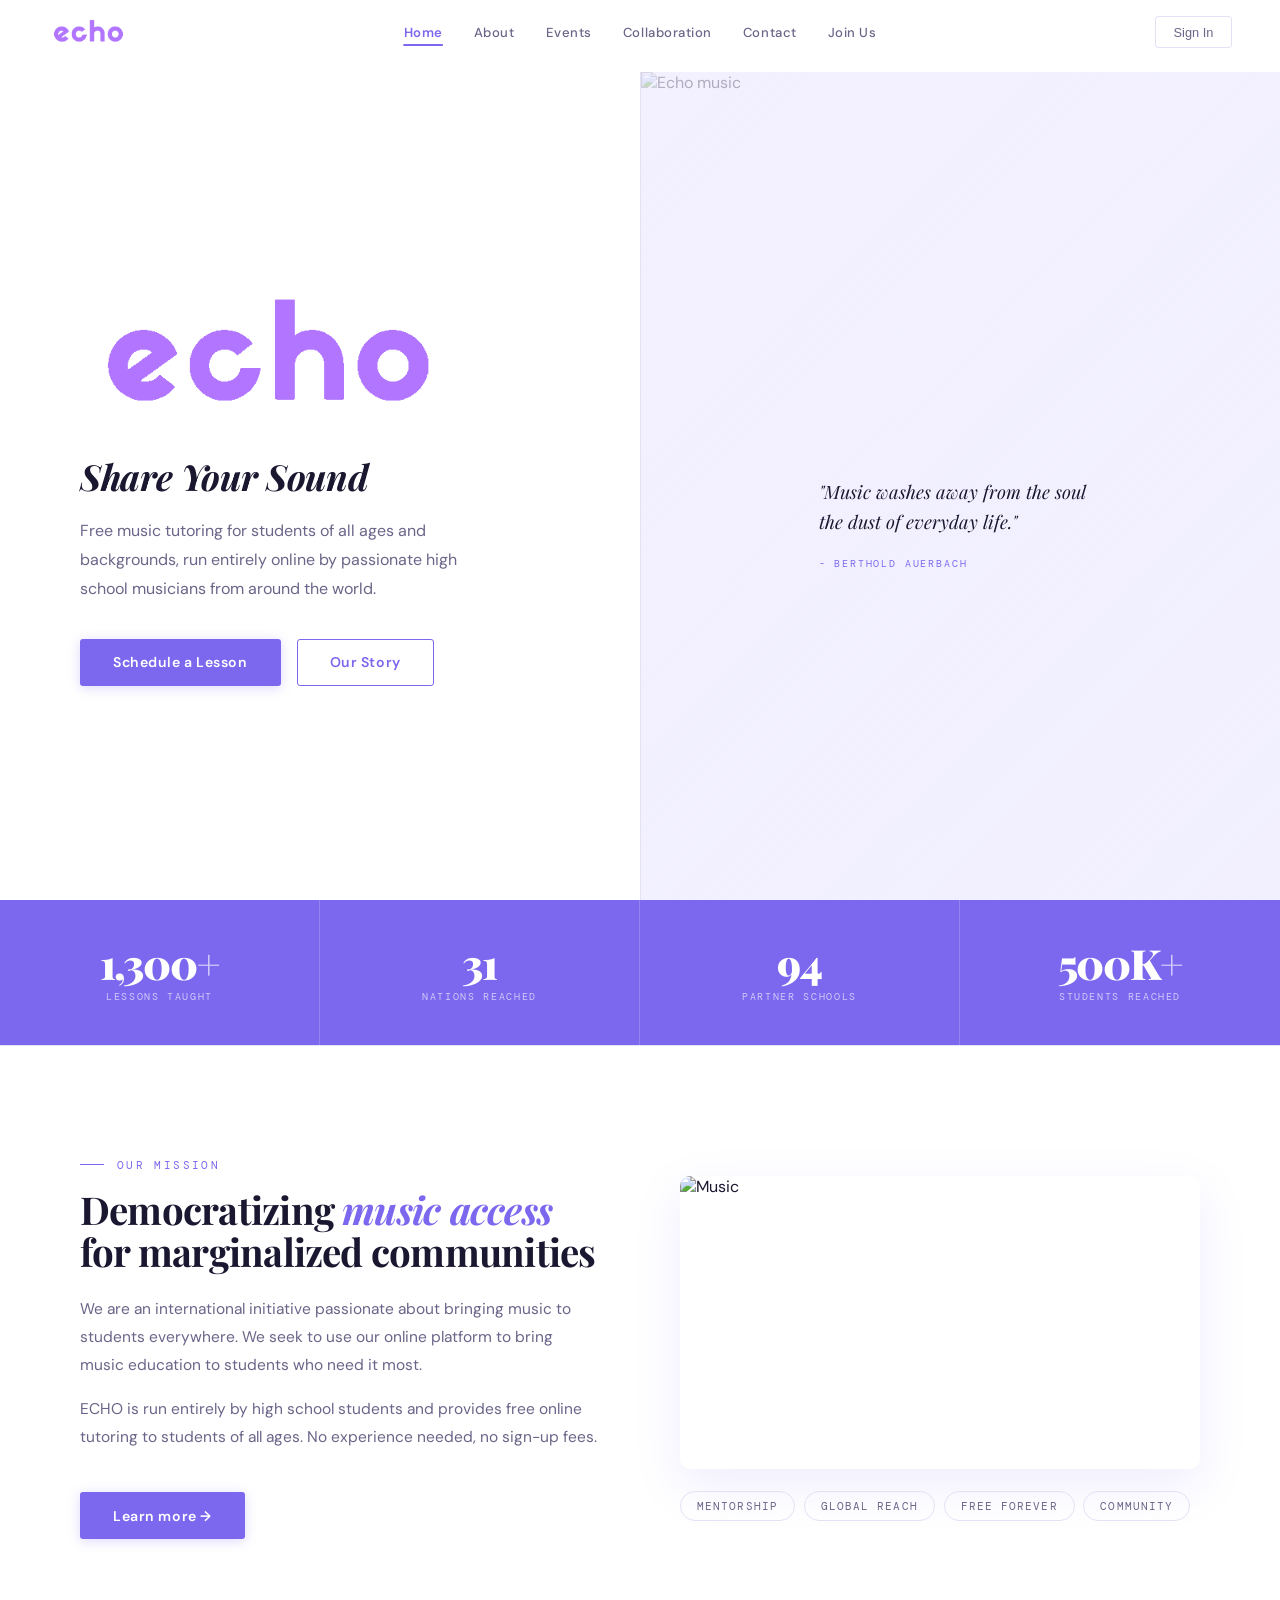
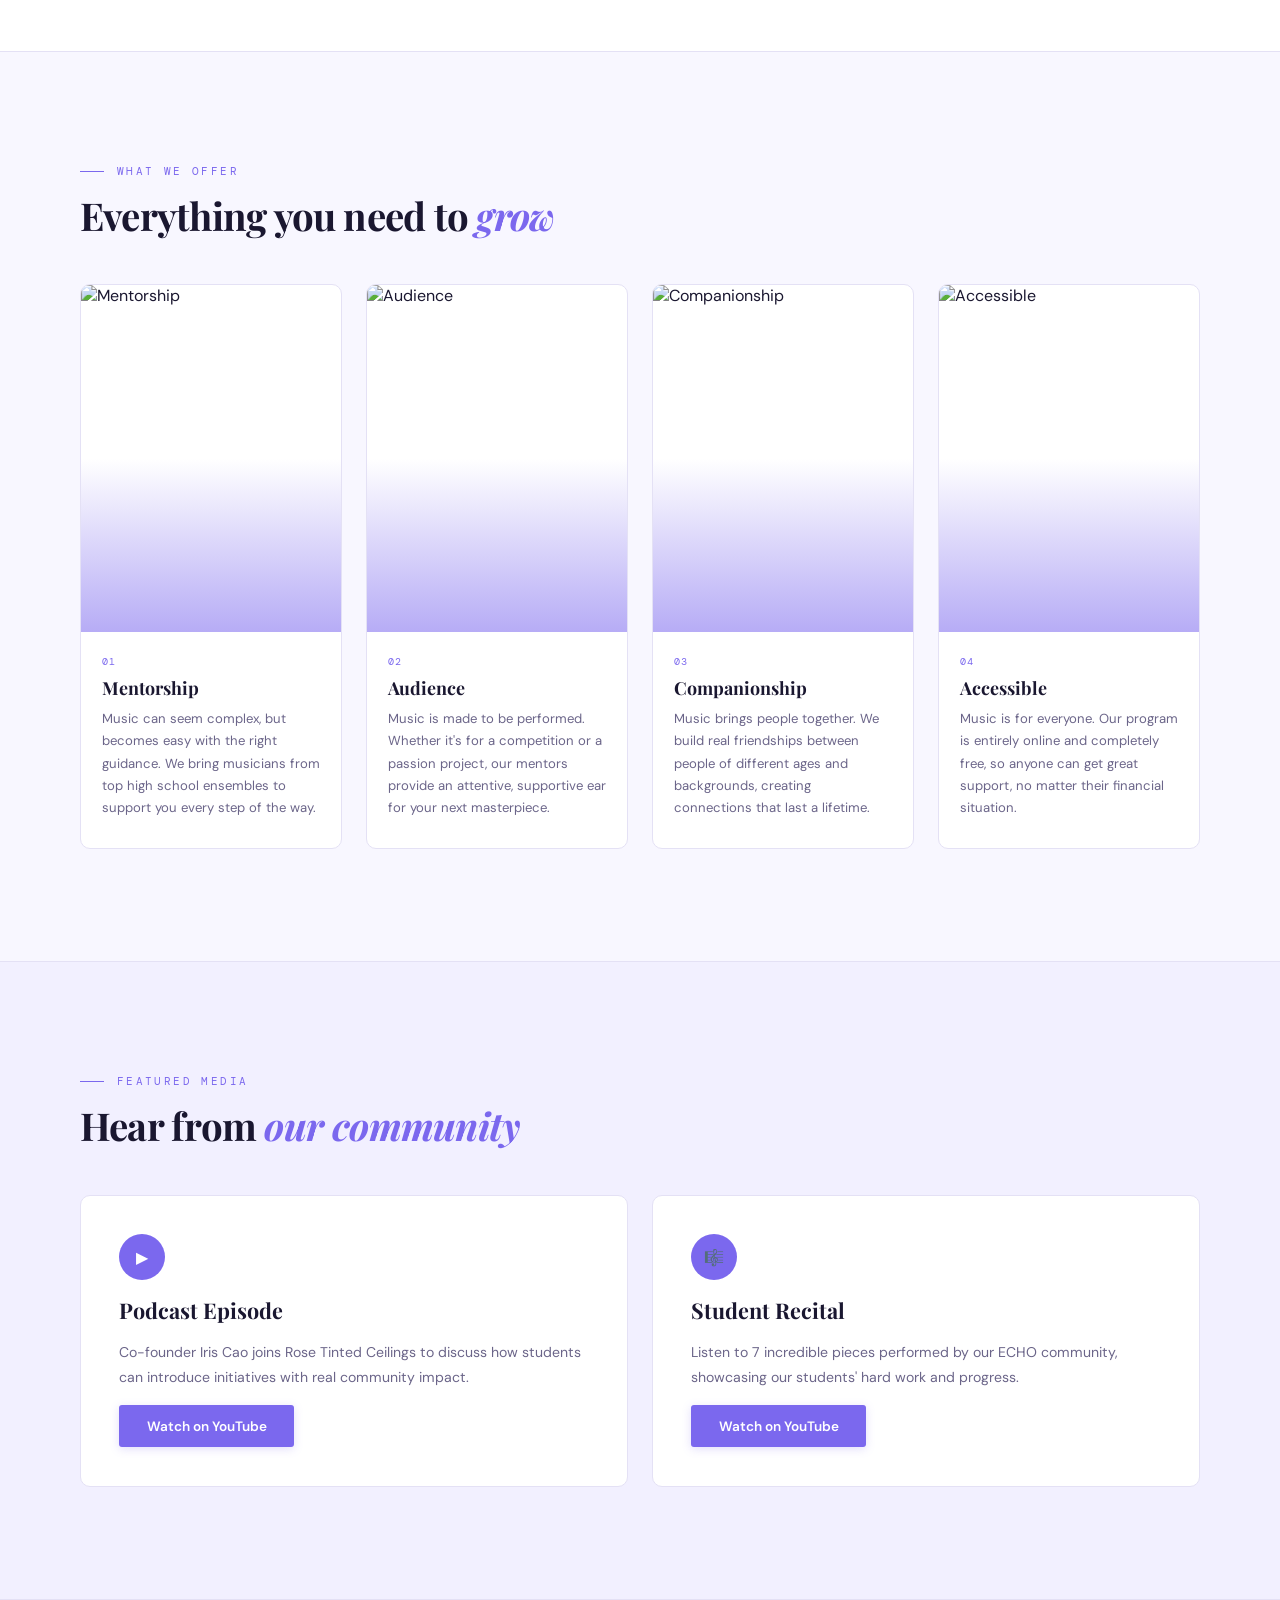
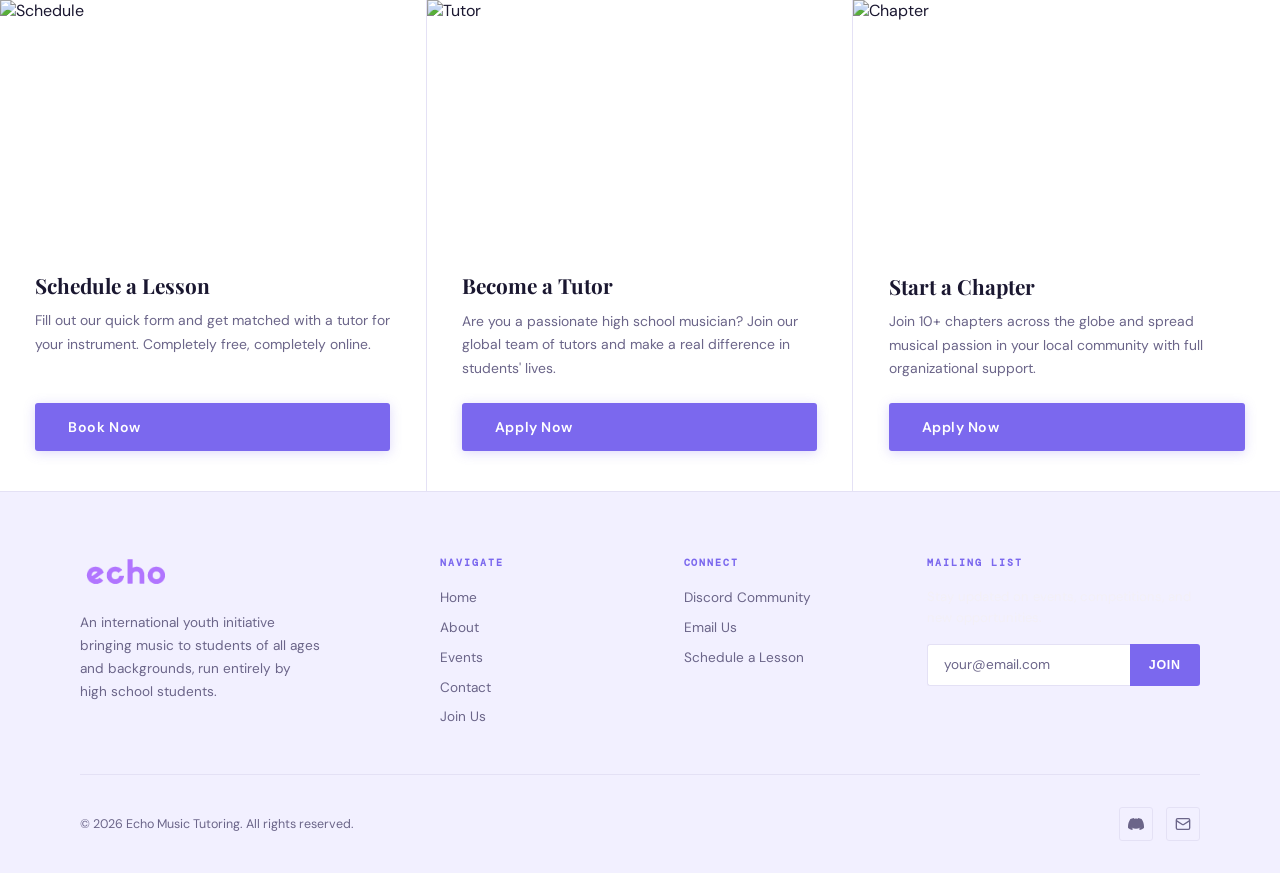
==== commit 4bd44e3a: "temp: replace schedule tab with form link" ====
--- a/index.html
+++ b/index.html
@@ -1 +1 @@
-<!doctype html><html lang="en"><head><meta charset="utf-8"/><link rel="icon" href="/logo.png"/><meta name="viewport" content="width=device-width,initial-scale=1"/><meta name="theme-color" content="#000000"/><meta name="description" content="Web site created to educate about music"/><link rel="apple-touch-icon" href="/logo.png"/><link rel="manifest" href="/manifest.json"/><title>ECHO</title><script defer="defer" src="./static/js/main.67865f60.js"></script><link href="./static/css/main.0778c94e.css" rel="stylesheet"></head><body><noscript>You need to enable JavaScript to run this app.</noscript><div id="root"></div></body></html>+<!doctype html><html lang="en"><head><meta charset="utf-8"/><link rel="icon" href="/logo.png"/><meta name="viewport" content="width=device-width,initial-scale=1"/><meta name="theme-color" content="#000000"/><meta name="description" content="Web site created to educate about music"/><link rel="apple-touch-icon" href="/logo.png"/><link rel="manifest" href="/manifest.json"/><title>ECHO</title><script defer="defer" src="./static/js/main.0e0115a7.js"></script><link href="./static/css/main.0778c94e.css" rel="stylesheet"></head><body><noscript>You need to enable JavaScript to run this app.</noscript><div id="root"></div></body></html>
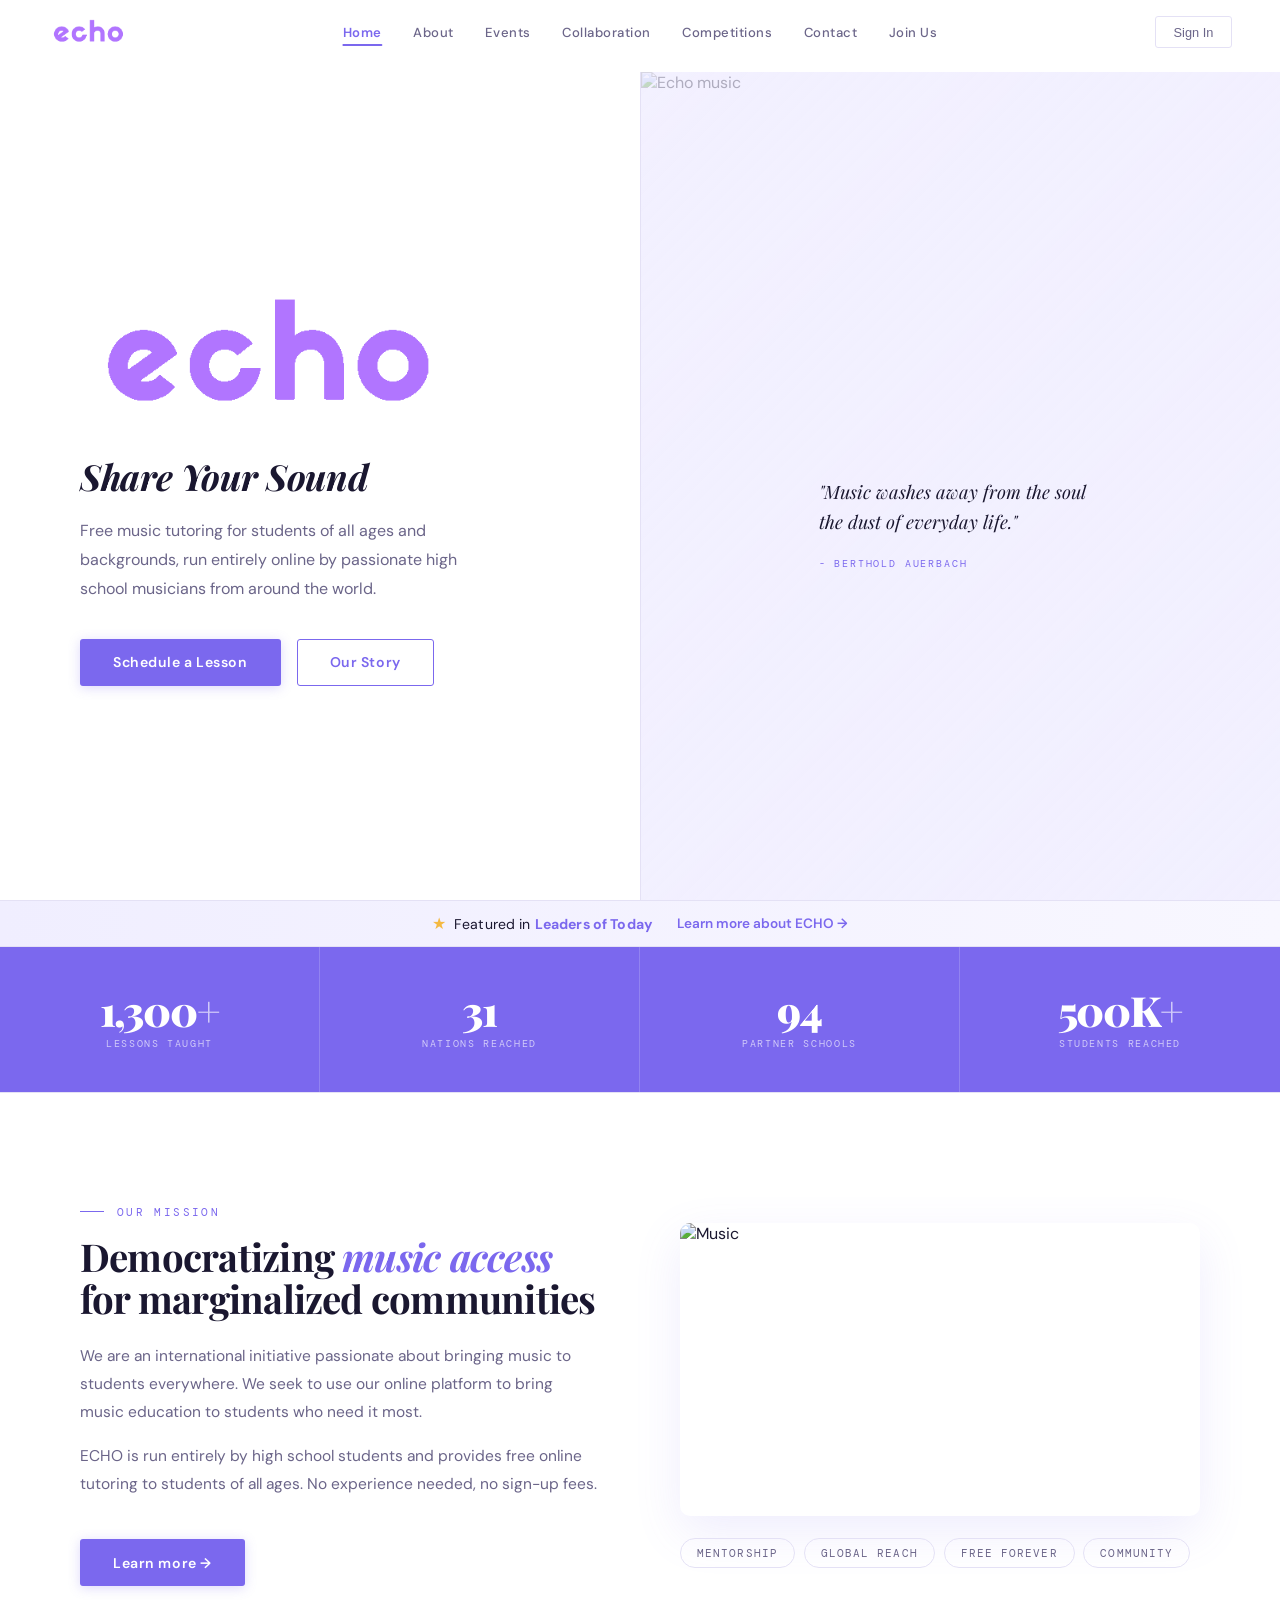
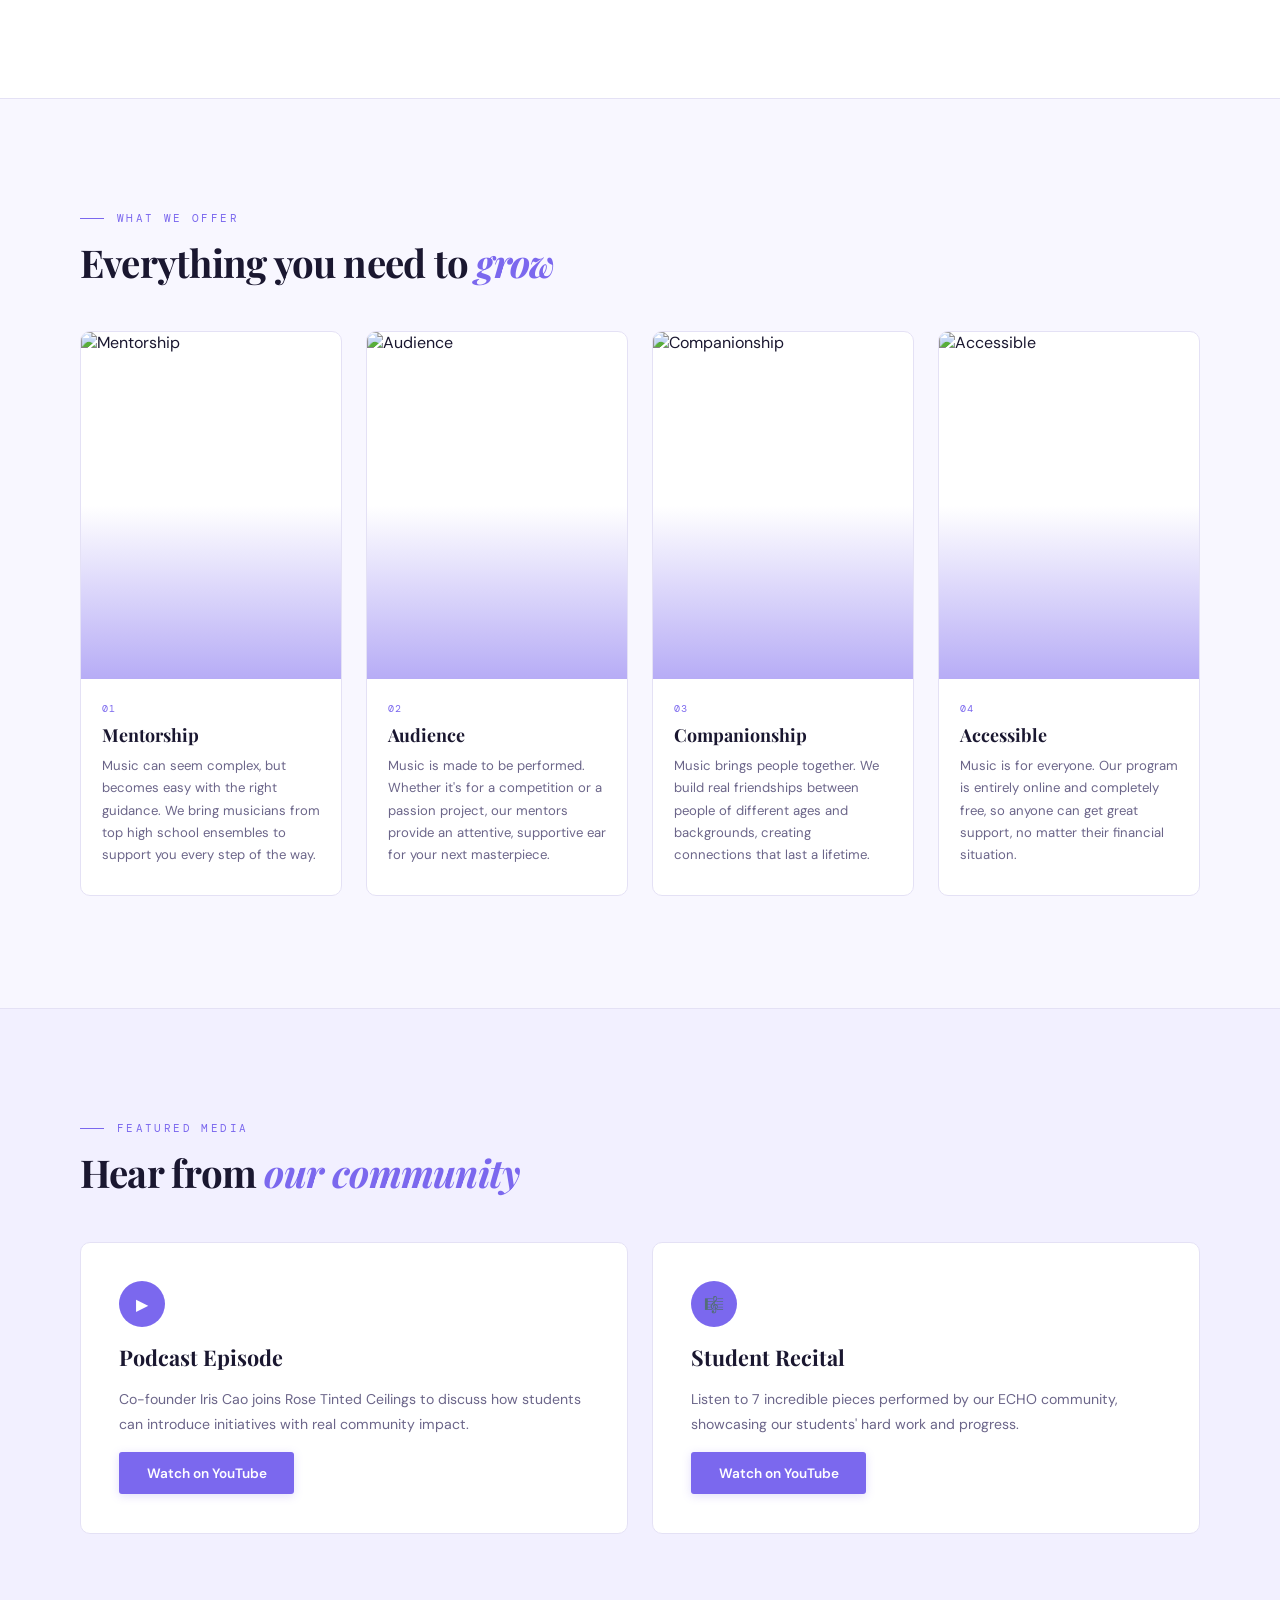
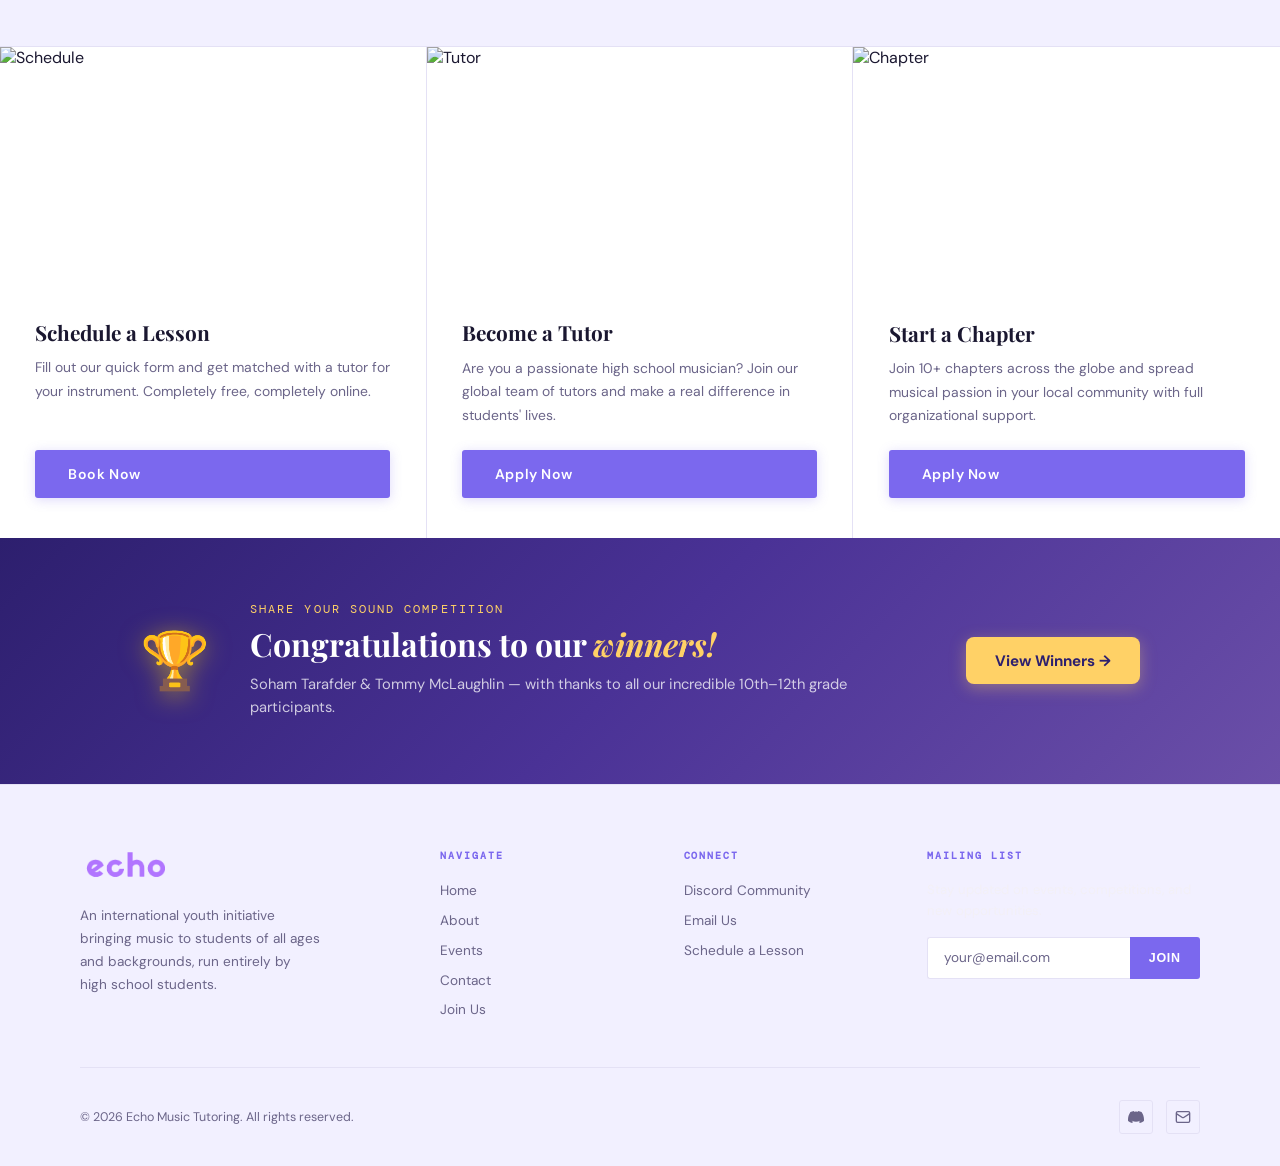
==== commit 0766a534: "Add Leaders of Today badge, Competitions tab" ====
--- a/index.html
+++ b/index.html
@@ -1 +1 @@
-<!doctype html><html lang="en"><head><meta charset="utf-8"/><link rel="icon" href="/logo.png"/><meta name="viewport" content="width=device-width,initial-scale=1"/><meta name="theme-color" content="#000000"/><meta name="description" content="Web site created to educate about music"/><link rel="apple-touch-icon" href="/logo.png"/><link rel="manifest" href="/manifest.json"/><title>ECHO</title><script defer="defer" src="./static/js/main.0e0115a7.js"></script><link href="./static/css/main.0778c94e.css" rel="stylesheet"></head><body><noscript>You need to enable JavaScript to run this app.</noscript><div id="root"></div></body></html>+<!doctype html><html lang="en"><head><meta charset="utf-8"/><link rel="icon" href="/logo.png"/><meta name="viewport" content="width=device-width,initial-scale=1"/><meta name="theme-color" content="#000000"/><meta name="description" content="Web site created to educate about music"/><link rel="apple-touch-icon" href="/logo.png"/><link rel="manifest" href="/manifest.json"/><title>ECHO</title><script defer="defer" src="./static/js/main.2d83601c.js"></script><link href="./static/css/main.a1627216.css" rel="stylesheet"></head><body><noscript>You need to enable JavaScript to run this app.</noscript><div id="root"></div></body></html>
--- a/static/css/main.a1627216.css
+++ b/static/css/main.a1627216.css
@@ -0,0 +1,2 @@
+@import url(https://fonts.googleapis.com/css2?family=Playfair+Display:ital,wght@0,400;0,700;0,900;1,400;1,700&family=DM+Sans:opsz,wght@9..40,300;9..40,400;9..40,500;9..40,600&family=DM+Mono:wght@400;500&display=swap);:root{--purple:#7b68ee;--purple-light:#a394f5;--purple-dark:#5a4fd4;--purple-xlight:#ede9fd;--purple-pale:#f5f3ff;--bg:#fff;--bg-alt:#f8f7ff;--bg-soft:#f2f0ff;--card-bg:#fff;--border:#e4e1f5;--border-soft:#ede9fd;--ink:#1a1730;--muted:#6b6589;--sage:#5b9e72;--amber:#d4854a;--cream:#fff;--warm:#f5f3ff;--deep:#1a1730;--echo-purple:#7b68ee}*,:after,:before{box-sizing:border-box;margin:0;padding:0}html{scroll-behavior:smooth}body{background:#fff;background:var(--bg);color:#1a1730;color:var(--ink);font-family:DM Sans,sans-serif;overflow-x:hidden}::-webkit-scrollbar{width:5px}::-webkit-scrollbar-track{background:#fff;background:var(--bg)}::-webkit-scrollbar-thumb{background:#a394f5;background:var(--purple-light);border-radius:3px}::-webkit-scrollbar-thumb:hover{background:#7b68ee;background:var(--purple)}.navbar{align-items:center;backdrop-filter:blur(18px) saturate(1.6);-webkit-backdrop-filter:blur(18px) saturate(1.6);background:#ffffffeb;border-bottom:1px solid #0000;display:flex;justify-content:space-between;left:0;padding:1rem 3rem;position:fixed;right:0;top:0;transition:padding .3s,border-color .3s,box-shadow .3s;z-index:800}.navbar--scrolled{border-color:var(--border);box-shadow:0 2px 24px #7b68ee14;padding:.65rem 3rem}.nav-logo{align-items:center;background:none;border:none;cursor:pointer;display:flex;padding:0}.nav-logo-img{filter:brightness(0) saturate(100%) invert(46%) sepia(98%) saturate(500%) hue-rotate(220deg) brightness(100%);height:30px;transition:opacity .2s;width:auto}.nav-logo:hover .nav-logo-img{opacity:.75}.nav-links{display:flex;gap:.15rem;left:50%;list-style:none;position:absolute;transform:translateX(-50%)}.nav-link{background:none;border:none;border-radius:3px;color:var(--muted);cursor:pointer;font-family:DM Sans,sans-serif;font-size:.82rem;font-weight:500;letter-spacing:.04em;padding:.45rem .9rem;position:relative;transition:color .18s,background .18s}.nav-link:after{background:var(--purple);border-radius:1px;bottom:2px;content:"";height:1.5px;left:.9rem;position:absolute;right:.9rem;transform:scaleX(0);transform-origin:right;transition:transform .22s ease}.nav-link:hover{background:var(--purple-pale);color:var(--ink)}.nav-link:hover:after{transform:scaleX(1);transform-origin:left}.nav-link--active{color:var(--purple);font-weight:600}.nav-link--active:after{transform:scaleX(1)}.nav-right{align-items:center;display:flex;gap:.75rem}.nav-signin-btn{background:#0000;border:1.5px solid var(--border);border-radius:3px;color:var(--muted);cursor:pointer;font-size:.8rem;font-weight:500;padding:.48rem 1.1rem;transition:all .18s}.nav-signin-btn:hover{background:var(--purple-pale);border-color:var(--purple);color:var(--purple)}.user-menu-wrapper{position:relative}.user-avatar-btn{background:none;border:none;cursor:pointer;padding:0}.user-avatar{align-items:center;background:var(--purple);border:2px solid var(--purple-xlight);border-radius:50%;color:#fff;display:flex;font-size:.78rem;font-weight:700;height:34px;justify-content:center;transition:box-shadow .18s;width:34px}.user-avatar-btn:hover .user-avatar{box-shadow:0 0 0 3px #7b68ee33}.user-dropdown{background:#fff;border:1.5px solid var(--border);border-radius:8px;box-shadow:0 8px 32px #7b68ee1f;min-width:200px;overflow:hidden;position:absolute;right:0;top:calc(100% + .6rem);z-index:900}.user-dropdown-header{background:var(--bg-soft);border-bottom:1px solid var(--border);padding:1rem 1.2rem}.user-dropdown-name{color:var(--ink);font-size:.9rem;font-weight:600}.user-dropdown-email{color:var(--muted);font-size:.76rem;margin-top:.15rem;overflow:hidden;text-overflow:ellipsis;white-space:nowrap}.user-dropdown-item{background:none;border:none;color:var(--muted);cursor:pointer;display:block;font-family:DM Sans,sans-serif;font-size:.88rem;padding:.8rem 1.2rem;text-align:left;transition:background .15s,color .15s;width:100%}.user-dropdown-item:hover{background:var(--purple-pale);color:var(--purple)}.nav-hamburger{background:none;border:none;border-radius:4px;cursor:pointer;display:none;flex-direction:column;gap:5px;justify-content:center;padding:6px;transition:background .18s}.nav-hamburger:hover{background:var(--purple-pale)}.bar{background:var(--ink);border-radius:1px;display:block;height:2px;transition:transform .25s ease,opacity .2s ease;width:22px}.mobile-menu-overlay{align-items:stretch;display:flex;inset:0;justify-content:flex-end;opacity:0;position:fixed;transition:opacity .3s ease,visibility .3s ease;visibility:hidden;z-index:1000}.mobile-menu-overlay--open{opacity:1;visibility:visible}.mobile-menu-backdrop{backdrop-filter:blur(4px);-webkit-backdrop-filter:blur(4px);background:#1a173073;cursor:pointer;flex:1 1}.mobile-menu-panel{background:#fff;box-shadow:-8px 0 48px #7b68ee33;display:flex;flex-direction:column;max-width:320px;overflow-y:auto;padding:0;position:relative;transform:translateX(100%);transition:transform .35s cubic-bezier(.4,0,.2,1);width:75vw}.mobile-menu-overlay--open .mobile-menu-panel{transform:translateX(0)}.mobile-menu-header{align-items:center;border-bottom:1px solid var(--border);display:flex;justify-content:space-between;padding:1.4rem 1.5rem}.mobile-menu-logo{filter:brightness(0) saturate(100%) invert(46%) sepia(98%) saturate(500%) hue-rotate(220deg) brightness(100%);height:24px;width:auto}.mobile-menu-close{align-items:center;background:none;border:none;border-radius:50%;color:var(--muted);cursor:pointer;display:flex;font-size:1.1rem;height:36px;justify-content:center;transition:background .18s,color .18s;width:36px}.mobile-menu-close:hover{background:var(--purple-pale);color:var(--purple)}.mobile-menu-links{display:flex;flex:1 1;flex-direction:column;padding:1.2rem 0}.mobile-nav-link{background:none;border:none;color:var(--ink);cursor:pointer;display:block;font-family:Playfair Display,serif;font-size:1.55rem;font-weight:700;letter-spacing:-.01em;padding:.75rem 1.8rem;text-align:left;text-decoration:none;transition:color .18s,background .18s;width:100%}.mobile-nav-link:hover{background:var(--purple-pale);color:var(--purple)}.mobile-nav-link--active{color:var(--purple)}.mobile-menu-divider{background:var(--border);height:1px;margin:.6rem 1.8rem}.mobile-menu-footer{border-top:1px solid var(--border);padding:1.2rem 1.8rem 2rem}.mobile-auth-btn{align-items:center;background:var(--purple);border:none;border-radius:6px;color:#fff;cursor:pointer;display:flex;font-family:DM Sans,sans-serif;font-size:.9rem;font-weight:600;gap:.6rem;justify-content:center;padding:.75rem 1.4rem;transition:background .18s;width:100%}.mobile-auth-btn:hover{background:var(--purple-dark)}@media (max-width:900px){.navbar{padding:1rem 1.5rem}.navbar--scrolled{padding:.65rem 1.5rem}.nav-links,.nav-signin-btn,.user-menu-wrapper{display:none}.nav-hamburger{display:flex}}.fade-up{transform:translateY(28px);transition:opacity .6s ease,transform .6s ease}.hero{display:grid;grid-template-columns:1fr 1fr;min-height:100vh;overflow:hidden;padding-top:72px}.hero,.hero-content{background:var(--bg)}.hero-content{align-items:flex-start;display:flex;flex-direction:column;justify-content:center;padding:4rem 4rem 4rem 5rem}.hero-logo-wrap{margin-bottom:1.8rem}.hero-logo-img{display:block;filter:brightness(0) saturate(100%) invert(46%) sepia(98%) saturate(500%) hue-rotate(220deg) brightness(100%);height:clamp(80px,13vw,140px);width:auto}.hero-tagline{color:var(--ink);font-family:Playfair Display,serif;font-size:clamp(1.4rem,2.8vw,2.4rem);font-style:italic;font-weight:700;letter-spacing:-.01em;line-height:1.2;margin-bottom:1.2rem}.hero-sub{color:var(--muted);font-size:1rem;line-height:1.8;margin-bottom:2.2rem;max-width:420px}.hero-btns{display:flex;flex-wrap:wrap;gap:1rem}.hero-right{align-items:stretch;background:var(--bg-soft);border-left:1px solid var(--border);display:flex;overflow:hidden;position:relative}.hero-img-frame{inset:0;position:absolute}.hero-img{height:100%;mix-blend-mode:multiply;object-fit:cover;object-position:center;opacity:.55;width:100%}.hero-img-overlay{background:linear-gradient(135deg,#f3f1ff73,#f3f1ff1a);inset:0;position:absolute}.hero-quote-card{margin:auto;max-width:380px;padding:3rem;position:relative;z-index:2}.hero-soundwave{align-items:flex-end;display:flex;gap:4px;height:48px;margin-bottom:1.8rem}.wave-bar{animation:wave 1.4s ease-in-out infinite;background:var(--purple);border-radius:2px;width:4px}@keyframes wave{0%,to{height:5px;opacity:.25}50%{height:42px;opacity:1}}.hero-quote-card blockquote{color:var(--ink);font-family:Playfair Display,serif;font-size:1.15rem;font-style:italic;line-height:1.6;margin-bottom:.9rem}.hero-quote-card cite{color:var(--purple);font-family:DM Mono,monospace;font-size:.64rem;font-style:normal;letter-spacing:.18em;text-transform:uppercase}.stats-bar{background:var(--purple);display:grid;grid-template-columns:repeat(4,1fr)}.stat-item{border-right:1px solid #ffffff2e;padding:2.6rem 2rem;text-align:center;transition:background .2s}.stat-item:last-child{border-right:none}.stat-item:hover{background:#ffffff14}.stat-num{color:#fff;font-family:Playfair Display,serif;font-size:2.6rem;font-weight:900;letter-spacing:-.03em;line-height:1}.stat-label,.stat-num span{color:#ffffffa6}.stat-label{font-family:DM Mono,monospace;font-size:.64rem;letter-spacing:.16em;margin-top:.45rem;text-transform:uppercase}.mission-section{grid-gap:5rem;align-items:center;background:var(--bg);border-bottom:1px solid var(--border);border-top:1px solid var(--border);display:grid;gap:5rem;grid-template-columns:1fr 1fr;padding:7rem 5rem}.mission-text p{color:var(--muted);font-size:.97rem;line-height:1.8;margin-bottom:1rem}.mission-visual{display:flex;flex-direction:column;gap:1.4rem}.mission-img-wrap{aspect-ratio:16/9;border-radius:10px;box-shadow:0 16px 48px #7b68ee1f;overflow:hidden;width:100%}.mission-img{height:100%;object-fit:cover;width:100%}.mission-pillars{display:flex;flex-wrap:wrap;gap:.55rem}.mission-pill{border:1.5px solid var(--border);border-radius:20px;color:var(--muted);cursor:default;font-family:DM Mono,monospace;font-size:.68rem;letter-spacing:.1em;padding:.42rem 1rem;text-transform:uppercase;transition:all .18s}.mission-pill:hover{background:var(--purple-pale);border-color:var(--purple);color:var(--purple)}.offerings-section{background:var(--bg-alt);padding:7rem 5rem}.offerings-grid{grid-gap:1.5rem;display:grid;gap:1.5rem;grid-template-columns:repeat(4,1fr);margin-top:3rem}.offering-card{background:var(--bg);border:1.5px solid var(--border);border-radius:10px;display:flex;flex-direction:column;overflow:hidden;transition:transform .22s,box-shadow .22s,border-color .22s}.offering-card:hover{border-color:var(--purple);box-shadow:0 16px 48px #7b68ee24;transform:translateY(-6px)}.offering-img-wrap{aspect-ratio:3/4;overflow:hidden;position:relative;width:100%}.offering-img{height:100%;object-fit:cover;object-position:center top;transition:transform .5s ease;width:100%}.offering-card:hover .offering-img{transform:scale(1.05)}.offering-img-overlay{background:linear-gradient(0deg,#7b68ee8c 0,#0000 50%);inset:0;position:absolute}.offering-body{flex:1 1;padding:1.4rem 1.3rem 1.8rem}.offering-num{color:var(--purple);font-family:DM Mono,monospace;font-size:.62rem;letter-spacing:.15em;margin-bottom:.55rem}.offering-title{color:var(--ink);font-family:Playfair Display,serif;font-size:1.12rem;font-weight:700;margin-bottom:.55rem}.offering-desc{color:var(--muted);font-size:.82rem;line-height:1.7}.media-section{background:var(--bg-soft);border-top:1px solid var(--border);padding:7rem 5rem}.media-grid{grid-gap:1.5rem;display:grid;gap:1.5rem;grid-template-columns:1fr 1fr;margin-top:3rem}.media-card{background:var(--bg);border:1.5px solid var(--border);border-radius:10px;display:flex;flex-direction:column;gap:1rem;padding:2.4rem;transition:border-color .22s,box-shadow .22s}.media-card:hover{border-color:var(--purple);box-shadow:0 8px 32px #7b68ee1a}.media-card-icon{align-items:center;background:var(--purple);border-radius:50%;color:#fff;display:flex;font-size:1rem;height:46px;justify-content:center;width:46px}.media-card h3{color:var(--ink);font-family:Playfair Display,serif;font-size:1.35rem;font-weight:700}.media-card p{color:var(--muted);flex:1 1;font-size:.88rem;line-height:1.75}.btn-light{align-items:center;align-self:flex-start;background:var(--purple);border:none;border-radius:3px;box-shadow:0 2px 10px #7b68ee38;color:#fff;cursor:pointer;display:inline-flex;font-family:DM Sans,sans-serif;font-size:.85rem;font-weight:600;gap:.5rem;padding:.78rem 1.7rem;text-decoration:none;transition:background .18s,transform .14s}.btn-light:hover{background:var(--purple-dark);transform:translateY(-1px)}.cta-strip{border-top:1px solid var(--border);display:grid;grid-template-columns:repeat(3,1fr)}.cta-block{background:var(--bg);border-right:1px solid var(--border);display:flex;flex-direction:column;overflow:hidden;transition:box-shadow .22s}.cta-block:last-child{border-right:none}.cta-block:hover{box-shadow:0 8px 32px #7b68ee14}.cta-block-img-wrap{aspect-ratio:16/9;overflow:hidden;width:100%}.cta-block-img{height:100%;object-fit:cover;transition:transform .5s ease;width:100%}.cta-block:hover .cta-block-img{transform:scale(1.04)}.cta-block-body{display:flex;flex:1 1;flex-direction:column;padding:2rem 2.2rem 2.5rem}.cta-block-body h3{color:var(--ink);font-family:Playfair Display,serif;font-size:1.3rem;font-weight:700;margin-bottom:.65rem}.cta-block-body p{color:var(--muted);flex:1 1;font-size:.87rem;line-height:1.7;margin-bottom:1.4rem}@media (max-width:1100px){.offerings-grid{grid-template-columns:repeat(2,1fr)}.mission-section{gap:3rem}.media-section,.mission-section,.offerings-section{padding:5rem 2.5rem}}@media (max-width:900px){.hero{grid-template-columns:1fr;min-height:auto}.hero-content{align-items:center;padding:6rem 2.5rem 3rem;text-align:center}.hero-sub{max-width:100%}.hero-btns{justify-content:center}.hero-right{min-height:280px}.stats-bar{grid-template-columns:repeat(2,1fr)}.cta-strip,.mission-section{grid-template-columns:1fr}.cta-block{border-bottom:1px solid var(--border);border-right:none}.media-grid{grid-template-columns:1fr}}@media (max-width:640px){.hero-content{padding:5.5rem 1.5rem 2.5rem}.hero-logo-img{height:80px}.offerings-grid{grid-template-columns:1fr}.media-section,.mission-section,.offerings-section{padding:4rem 1.5rem}}.partners-section{background:var(--bg);border-top:1px solid var(--border);padding:6rem 5rem}.partners-grid{grid-gap:1.4rem;display:grid;gap:1.4rem;grid-template-columns:repeat(4,1fr);margin-top:3rem}.partner-card{background:var(--bg-alt);border:1.5px solid var(--border);border-radius:10px;padding:2rem 1.6rem;text-align:center;transition:transform .22s,box-shadow .22s,border-color .22s}.partner-card:hover{border-color:var(--purple);box-shadow:0 12px 36px #7b68ee21;transform:translateY(-5px)}.partner-icon{font-size:2.4rem;margin-bottom:1rem}.partner-name{color:var(--ink);font-family:Playfair Display,serif;font-size:1rem;font-weight:700;line-height:1.3;margin-bottom:.65rem}.partner-desc{color:var(--muted);font-size:.83rem;line-height:1.7}@media (max-width:1100px){.partners-section{padding:5rem 2.5rem}.partners-grid{grid-template-columns:repeat(2,1fr)}}@media (max-width:640px){.partners-section{padding:3.5rem 1.5rem}.partners-grid{grid-template-columns:1fr}}.lot-badge-bar{background:linear-gradient(90deg,#f0eeff,#f8f7ff);border-bottom:1px solid var(--border);border-top:1px solid var(--border);padding:.75rem 2rem}.lot-badge-inner{align-items:center;display:flex;flex-wrap:wrap;gap:1.5rem;justify-content:center;margin:0 auto;max-width:1100px}.lot-badge-left{align-items:center;display:flex;gap:.5rem}.lot-star{color:#f4b942;font-size:1rem}.lot-featured-text{color:var(--ink);font-family:DM Sans,sans-serif;font-size:.88rem;letter-spacing:.01em}.lot-featured-text strong,.lot-learn-link{color:var(--purple)}.lot-learn-link{border-bottom:1px solid #0000;font-family:DM Sans,sans-serif;font-size:.85rem;font-weight:600;text-decoration:none;transition:border-color .2s,opacity .2s;white-space:nowrap}.lot-learn-link:hover{border-bottom-color:var(--purple);opacity:.8}@media (max-width:600px){.lot-badge-inner{flex-direction:column;gap:.4rem;text-align:center}}.comp-banner-section{background:linear-gradient(135deg,#2d1f6e,#4a3296 50%,#6b4fa8);padding:4rem 2rem}.comp-banner-inner{align-items:center;display:flex;flex-wrap:wrap;gap:2.5rem;margin:0 auto;max-width:1000px}.comp-banner-trophy{filter:drop-shadow(0 4px 12px rgba(255,215,0,.5));flex-shrink:0;font-size:3.5rem}.comp-banner-text{flex:1 1;min-width:220px}.comp-banner-label{color:#ffd166;font-family:DM Mono,monospace;font-size:.72rem;letter-spacing:.18em;margin-bottom:.5rem;text-transform:uppercase}.comp-banner-heading{color:#fff;font-family:Playfair Display,serif;font-size:clamp(1.4rem,2.8vw,2rem);font-weight:700;line-height:1.2;margin-bottom:.6rem}.comp-banner-heading em{color:#ffd166;font-style:italic}.comp-banner-sub{color:#ffffffbf;font-size:.92rem;line-height:1.6}.comp-banner-btn{background:#ffd166;border:none;border-radius:8px;box-shadow:0 4px 16px #ffd16659;color:#2d1f6e;cursor:pointer;flex-shrink:0;font-family:DM Sans,sans-serif;font-size:.95rem;font-weight:700;padding:.85rem 1.8rem;transition:transform .18s,box-shadow .18s;white-space:nowrap}.comp-banner-btn:hover{box-shadow:0 8px 24px #ffd16673;transform:translateY(-2px)}@media (max-width:700px){.comp-banner-inner{flex-direction:column;text-align:center}.comp-banner-trophy{font-size:2.8rem}}.about-hero{align-items:flex-end;background:var(--purple);display:flex;min-height:480px;overflow:hidden;padding-top:72px;position:relative}.about-hero-bg{inset:0;position:absolute}.about-hero-bgimg{height:100%;mix-blend-mode:overlay;object-fit:cover;object-position:center 35%;opacity:.2;width:100%}.about-hero-overlay{background:linear-gradient(0deg,#1a173099 0,#0000 60%);inset:0;position:absolute}.about-hero-content{padding:5rem 5rem 4rem;position:relative;z-index:2}.about-hero-content h1{color:#fff;font-family:Playfair Display,serif;font-size:clamp(3rem,5vw,5.5rem);font-weight:400;line-height:1}.about-hero-content h1 em{color:var(--purple-xlight);font-style:italic}.about-hero-content p{color:#ffffffd1;font-family:DM Sans,sans-serif;font-size:1.05rem;line-height:1.8;margin-top:1.2rem;max-width:520px}.story-section{grid-gap:5rem;align-items:start;background:var(--bg);display:grid;gap:5rem;grid-template-columns:1fr 1fr;padding:7rem 5rem}.story-left p{color:var(--muted);font-family:DM Sans,sans-serif;font-size:1rem;line-height:1.8;margin-bottom:1rem}.story-quote{background:var(--bg-soft);border-left:3px solid var(--purple);border-radius:0 8px 8px 0;color:var(--ink);font-family:Playfair Display,serif;font-size:1.15rem;font-style:italic;line-height:1.6;margin:2rem 0;padding:.8rem 1.4rem}.story-quote cite{color:var(--purple);display:block;font-family:DM Mono,monospace;font-size:.68rem;font-style:normal;font-weight:700;letter-spacing:.15em;margin-top:.6rem;text-transform:uppercase}.story-founders{display:flex;flex-direction:column;gap:1.2rem}.mission-highlight{background:var(--purple);padding:7rem 5rem}.mission-highlight-inner{margin:0 auto;max-width:700px;text-align:center}.mission-highlight-inner .section-tag{color:#ffffffbf;justify-content:center}.mission-highlight-inner .section-tag:before{display:none}.mission-h2-white{color:#fff!important;font-family:DM Mono,monospace;font-size:clamp(1.8rem,3vw,2.8rem);font-weight:800;letter-spacing:.03em;margin-bottom:1rem;text-transform:uppercase}.mission-h2-white em{-webkit-text-fill-color:unset!important;background:none!important;color:var(--purple-xlight)!important;font-style:italic}.mission-highlight-inner p{color:#fffc;font-family:DM Sans,sans-serif;font-size:1.05rem;line-height:1.85;margin-top:.5rem}.team-section{background:var(--bg-alt);padding:7rem 5rem}.team-intro{color:var(--muted);font-family:DM Sans,sans-serif;font-size:1rem;line-height:1.75;margin-bottom:3rem;max-width:600px}.team-grid{grid-gap:1.4rem;display:grid;gap:1.4rem;grid-template-columns:repeat(4,1fr)}.associates-section{background:var(--bg);border-top:1px solid var(--border);padding:5rem 5rem 7rem}.associates-grid{grid-gap:1.4rem;display:grid;gap:1.4rem;grid-template-columns:repeat(3,1fr);margin-top:3rem}.member-card{background:var(--bg);border:1.5px solid var(--border);border-radius:14px;overflow:hidden;transition:transform .22s,box-shadow .22s,border-color .22s}.member-card:hover{border-color:var(--purple);box-shadow:0 12px 36px #7b68ee24;transform:translateY(-5px)}.member-photo-wrap{aspect-ratio:3/4;background:var(--bg-soft);overflow:hidden;position:relative;width:100%}.member-photo{height:100%;object-fit:cover;object-position:center top;transition:transform .5s ease;width:100%}.member-card:hover .member-photo{transform:scale(1.04)}.member-photo-fallback{align-items:center;background:var(--bg-soft);color:var(--purple);display:flex;font-family:Playfair Display,serif;font-size:2.5rem;font-style:italic;font-weight:400;height:100%;justify-content:center;width:100%}.member-founder-ribbon{background:var(--purple);color:#fff;font-family:DM Mono,monospace;font-size:.55rem;font-weight:800;left:-30px;letter-spacing:.12em;padding:.28rem 2.5rem;position:absolute;text-transform:uppercase;top:14px;transform:rotate(-45deg);transform-origin:center;white-space:nowrap}.member-info{padding:1.1rem 1.2rem 1.4rem}.member-name{color:var(--ink);font-size:1rem;font-weight:800;letter-spacing:.03em;margin-bottom:.2rem}.member-name,.member-role{font-family:DM Mono,monospace;text-transform:uppercase}.member-role{color:var(--purple);font-size:.65rem;font-weight:700;letter-spacing:.1em;margin-bottom:.5rem}.member-bio{color:var(--muted);font-family:DM Sans,sans-serif;font-size:.88rem;line-height:1.65}.member-card--story{align-items:stretch;border-radius:12px;display:flex;flex-direction:row;overflow:hidden}.member-card--story:hover{transform:translateY(-3px)}.member-photo-wrap--story{aspect-ratio:unset;flex-shrink:0;height:130px;min-width:100px;width:100px}.member-card--story .member-info{display:flex;flex-direction:column;gap:.12rem;justify-content:center;padding:1rem 1.2rem}.member-founder-tag{background:var(--purple);border-radius:4px;color:#fff;display:inline-block;font-family:DM Mono,monospace;font-size:.6rem;font-weight:800;letter-spacing:.12em;margin-bottom:.3rem;padding:.18rem .55rem;text-transform:uppercase;width:fit-content}.member-card--story .member-name{font-size:.95rem}.member-card--story .member-role{font-size:.6rem;margin-bottom:.3rem}.member-card--story .member-bio{font-size:.82rem;line-height:1.55}.member-card--join{background:var(--gradient-subtle);border-color:var(--border)}.member-card--join:hover{border-color:var(--purple)}.member-join-photo-wrap{background:linear-gradient(135deg,var(--purple-xlight) 0,var(--bg-soft) 100%)}.member-join-icon{align-items:center;color:var(--purple);display:flex;font-size:3rem;height:100%;justify-content:center;opacity:.5;width:100%}.member-card--join .member-role{color:var(--muted)}.btn-join{align-items:center;background:var(--purple);border:none;border-radius:6px;color:#fff;cursor:pointer;display:inline-flex;font-family:DM Sans,sans-serif;font-size:.85rem;font-weight:700;gap:.4rem;margin-top:.8rem;padding:.6rem 1.2rem;transition:opacity .18s}.btn-join:hover{opacity:.85}@media (max-width:1200px){.team-grid{grid-template-columns:repeat(3,1fr)}}@media (max-width:1024px){.associates-section,.mission-highlight,.story-section,.team-section{padding:5rem 2.5rem}.about-hero-content{padding:4rem 2.5rem 3rem}.associates-grid{grid-template-columns:repeat(2,1fr)}}@media (max-width:768px){.story-section{gap:3rem;grid-template-columns:1fr}.team-grid{grid-template-columns:repeat(2,1fr)}}@media (max-width:480px){.about-hero-content{padding:3rem 1.5rem 2.5rem}.associates-section,.mission-highlight,.story-section,.team-section{padding:3.5rem 1.5rem}.associates-grid,.team-grid{gap:1rem;grid-template-columns:1fr 1fr}}.events-hero{align-items:flex-end;background:var(--purple);display:flex;min-height:380px;overflow:hidden;padding-top:72px;position:relative}.events-hero-bg{inset:0;position:absolute}.events-hero-bgimg{height:100%;mix-blend-mode:overlay;object-fit:cover;object-position:center 40%;opacity:.18;width:100%}.events-hero-overlay{background:linear-gradient(0deg,#1a173080 0,#0000 60%);inset:0;position:absolute}.events-hero-content{padding:5rem 5rem 4rem;position:relative;width:100%;z-index:2}.events-list{background:var(--bg);padding:4rem 5rem}.event-row{grid-gap:2.5rem;align-items:start;border-bottom:1px solid var(--border);display:grid;gap:2.5rem;grid-template-columns:90px 200px 1fr;padding:2.8rem 0;transition:transform .2s}.event-row:first-child{border-top:1px solid var(--border)}.event-row:hover{transform:translateX(5px)}.event-date-block{align-items:center;background:var(--purple);border-radius:10px;display:flex;flex-direction:column;flex-shrink:0;gap:.1rem;padding:1rem .8rem;text-align:center}.event-month{color:#fffc;font-family:DM Mono,monospace;font-size:.62rem;font-weight:700;letter-spacing:.2em;text-transform:uppercase}.event-day{color:#fff;font-family:Playfair Display,serif;font-size:2rem;font-weight:400;line-height:1}.event-year{color:#ffffff8c;font-family:DM Mono,monospace;font-size:.65rem}.event-img-wrap{border-radius:10px;flex-shrink:0;height:130px;overflow:hidden;width:200px}.event-img{height:100%;object-fit:cover;width:100%}.event-content{display:flex;flex-direction:column;gap:.65rem}.event-meta{align-items:center;display:flex;gap:1rem}.event-status{font-size:.68rem;letter-spacing:.15em}.event-featured-badge,.event-status{font-family:DM Mono,monospace;font-weight:700;text-transform:uppercase}.event-featured-badge{background:#7b68ee1a;border:1px solid #7b68ee40;border-radius:6px;color:var(--purple);font-size:.65rem;letter-spacing:.12em;padding:.22rem .7rem}.event-title{color:var(--ink);font-family:Playfair Display,serif;font-size:1.6rem;font-weight:400;line-height:1.2}.event-desc{color:var(--muted);font-family:DM Sans,sans-serif;font-size:.97rem;line-height:1.75;max-width:580px}.event-tags{display:flex;flex-wrap:wrap;gap:.5rem}.event-tag{border:1.5px solid var(--border);border-radius:6px;color:var(--muted);font-family:DM Mono,monospace;font-size:.68rem;font-weight:700;letter-spacing:.08em;padding:.28rem .8rem;text-transform:uppercase}.event-cta{align-self:flex-start;font-size:.9rem;padding:.68rem 1.5rem}.interview-cta{background:var(--bg-soft);border-top:1px solid var(--border);padding:7rem 5rem}.interview-cta-inner{grid-gap:5rem;align-items:center;display:grid;gap:5rem;grid-template-columns:1fr 1fr}.interview-left p{color:var(--muted);font-family:DM Sans,sans-serif;font-size:1rem;line-height:1.8;margin-top:.5rem}.interview-right{display:flex;flex-direction:column;gap:.9rem}.interview-benefit{align-items:flex-start;background:var(--bg);border:1.5px solid var(--border);border-left:3px solid var(--purple);border-radius:0 8px 8px 0;color:var(--muted);display:flex;font-family:DM Sans,sans-serif;font-size:.95rem;gap:1rem;line-height:1.6;padding:.9rem 1.2rem;transition:border-color .18s}.interview-benefit:hover{border-left-color:var(--purple-light)}.interview-diamond{color:var(--purple);flex-shrink:0;font-size:.48rem;margin-top:.4rem}@media (max-width:1024px){.events-list,.interview-cta{padding:3rem 2.5rem}.events-hero-content{padding:4rem 2.5rem 3rem}}@media (max-width:860px){.event-row{grid-template-columns:80px 1fr}.event-img-wrap{display:none}.interview-cta-inner{gap:2.5rem;grid-template-columns:1fr}}@media (max-width:640px){.events-list,.interview-cta{padding:2rem 1.5rem}.events-hero-content{padding:4rem 1.5rem 2.5rem}.event-row{grid-template-columns:1fr}.event-date-block{align-items:center;flex-direction:row;gap:.7rem;width:fit-content}}.past-events-section{background:var(--bg-alt);border-top:1px solid var(--border);padding:6rem 5rem}.past-events-intro{color:var(--muted);font-size:.97rem;line-height:1.75;margin-bottom:3rem;margin-top:.5rem;max-width:620px}.past-events-grid{grid-gap:1.6rem;display:grid;gap:1.6rem;grid-template-columns:repeat(3,1fr)}.past-event-card{background:var(--bg);border:1.5px solid var(--border);border-radius:10px;display:flex;flex-direction:column;overflow:hidden;transition:transform .22s,box-shadow .22s,border-color .22s}.past-event-card:hover{border-color:var(--purple);box-shadow:0 12px 36px #7b68ee21;transform:translateY(-4px)}.past-event-images{aspect-ratio:4/3;background:var(--bg-soft);overflow:hidden;width:100%}.past-event-img{display:block;height:100%;object-fit:cover;object-position:center top;width:100%}.past-event-images--multi{grid-gap:2px;display:grid;gap:2px;grid-template-columns:repeat(2,1fr)}.past-event-images--multi .past-event-img{aspect-ratio:1/1;height:100%}.past-event-images--multi .past-event-img:first-child{aspect-ratio:2/1;grid-column:span 2}.past-event-body{display:flex;flex:1 1;flex-direction:column;gap:.6rem;padding:1.4rem 1.4rem 1.7rem}.past-event-date{color:var(--purple);font-family:DM Mono,monospace;font-size:.65rem;letter-spacing:.15em;text-transform:uppercase}.past-event-title{color:var(--ink);font-family:Playfair Display,serif;font-size:1.18rem;font-weight:700;line-height:1.3}.past-event-desc{color:var(--muted);flex:1 1;font-size:.85rem;line-height:1.7}@media (max-width:1100px){.past-events-section{padding:5rem 2.5rem}.past-events-grid{grid-template-columns:repeat(2,1fr)}}@media (max-width:640px){.past-events-section{padding:3.5rem 1.5rem}.past-events-grid{gap:1.2rem;grid-template-columns:1fr}.past-event-images--multi .past-event-img:first-child{grid-column:span 2}}.past-event-images--contain{aspect-ratio:3/4;background:#fff}.past-event-images--contain.past-event-images--multi{background:var(--border);gap:4px;grid-template-columns:repeat(2,1fr)}.past-event-images--contain .past-event-img{aspect-ratio:auto;background:#fff;height:100%;object-fit:contain;width:100%}.past-event-images--contain.past-event-images--multi .past-event-img:first-child{aspect-ratio:auto;grid-column:span 1}@media (max-width:640px){.past-event-images--contain.past-event-images--multi{aspect-ratio:auto;grid-template-columns:1fr}.past-event-images--contain.past-event-images--multi .past-event-img{aspect-ratio:4/3}}.contact-layout{display:grid;grid-template-columns:1fr 1fr;min-height:calc(100vh - 72px);padding-top:72px}.contact-left{align-items:center;background:var(--purple);display:flex;overflow:hidden;position:relative}.contact-left-bg{inset:0;position:absolute}.contact-bg-img{height:100%;object-fit:cover;opacity:.1;width:100%}.contact-bg-overlay{background:linear-gradient(135deg,#1a173059,#0000);inset:0;position:absolute}.contact-left-content{padding:5rem 4rem;position:relative;z-index:2}.contact-ghost-text{bottom:-3rem;color:#ffffff14;font-family:Playfair Display,serif;font-size:clamp(6rem,12vw,12rem);font-weight:400;left:-1rem;line-height:1;pointer-events:none;position:absolute;-webkit-user-select:none;user-select:none}.contact-left-content>.section-tag{color:#fffc}.contact-left-content>.section-tag:before{background:#ffffff80}.contact-h1{color:#fff;font-family:Playfair Display,serif;font-size:clamp(2.4rem,4vw,4rem);font-weight:400;line-height:1.05;margin:1rem 0 1.2rem}.contact-h1 em{color:var(--purple-xlight);font-style:italic}.contact-left-content>p{color:#fffc;font-family:DM Sans,sans-serif;font-size:1rem;line-height:1.8;margin-bottom:2.5rem;max-width:360px}.contact-info-list{display:flex;flex-direction:column}.contact-info-item{align-items:flex-start;border-bottom:1px solid #ffffff26;display:flex;gap:1.2rem;padding:1rem 0}.contact-info-item:last-child{border-bottom:none}.contact-info-icon{flex-shrink:0;font-size:1rem;margin-top:.1rem}.contact-info-label{color:#ffffffa6;font-family:DM Mono,monospace;font-size:.65rem;font-weight:800;letter-spacing:.15em;margin-bottom:.2rem;text-transform:uppercase}.contact-info-value{color:#fff;font-family:DM Sans,sans-serif;font-size:.95rem}.contact-info-link{color:#fff;text-decoration:none;transition:opacity .18s}.contact-info-link:hover{opacity:.75}.contact-right{background:var(--bg);overflow-y:auto;padding:5rem 4.5rem}.contact-form-title{color:var(--ink);font-family:Playfair Display,serif;font-size:2.2rem;font-weight:400;margin-bottom:.4rem}.contact-form-sub{color:var(--muted);font-family:DM Sans,sans-serif;font-size:1rem;margin-bottom:2.5rem}.contact-form{display:flex;flex-direction:column;gap:1.2rem}.form-row-2{grid-gap:1rem;display:grid;gap:1rem;grid-template-columns:1fr 1fr}.form-err{color:#c0392b;font-family:DM Sans,sans-serif;font-size:.8rem;margin-top:.2rem}.contact-submit{font-size:.95rem;justify-content:center;margin-top:.5rem;padding:1rem;width:100%}.contact-spinner{animation:spin .7s linear infinite;border:2px solid #ffffff59;border-radius:50%;border-top-color:#fff;height:14px;width:14px}.contact-success{align-items:center;display:flex;flex-direction:column;gap:.8rem;padding:4rem 2rem;text-align:center}.contact-success-icon{align-items:center;background:var(--purple);border-radius:50%;color:#fff;display:flex;font-size:1.5rem;height:64px;justify-content:center;margin-bottom:.5rem;width:64px}.contact-success h3{color:var(--ink);font-family:Playfair Display,serif;font-size:1.8rem;font-weight:400}.contact-success p{color:var(--muted);font-family:DM Sans,sans-serif;font-size:1rem;line-height:1.7;max-width:320px}@media (max-width:900px){.contact-layout{grid-template-columns:1fr}.contact-left{min-height:50vh}.contact-left-content,.contact-right{padding:3.5rem 2.5rem}}@media (max-width:480px){.form-row-2{grid-template-columns:1fr}.contact-left-content,.contact-right{padding:2.5rem 1.5rem}}.join-hero{align-items:center;background:var(--purple);border-bottom:1px solid var(--border);display:flex;flex-direction:column;overflow:hidden;padding:calc(72px + 4rem) 5rem 6rem;position:relative;text-align:center}.join-hero-title{color:#fff;font-family:Playfair Display,serif;font-size:clamp(2.8rem,5vw,5rem);font-weight:400;line-height:.95;margin:1rem 0 1.5rem}.join-hero-title em{color:var(--purple-xlight);font-style:italic}.join-hero-sub{color:#ffffffd9;font-family:DM Sans,sans-serif;font-size:1.05rem;line-height:1.8;margin-bottom:2.5rem;max-width:520px}.join-hero-btns{display:flex;flex-wrap:wrap;gap:1rem;justify-content:center}.join-cta-btn{background:#fff!important;box-shadow:0 4px 20px #00000026!important;color:var(--violet)!important;font-size:1.05rem;padding:1rem 2.4rem}.join-cta-btn:hover{background:var(--purple-xlight)!important;color:var(--ink)!important}.join-form-note{color:#ffffffb3;font-family:DM Sans,sans-serif;font-size:.9rem;margin-top:1.4rem}.join-inline-link{color:#fff;font-weight:700}.join-inline-link:hover{opacity:.8}.join-perks-section{background:var(--bg);padding:7rem 5rem}.join-perks-grid{grid-gap:1.5rem;display:grid;gap:1.5rem;grid-template-columns:repeat(4,1fr);margin-top:3rem}.join-perk-card{background:var(--bg-alt);border:1.5px solid var(--border);border-radius:14px;padding:2rem 1.6rem;text-align:center;transition:border-color .22s,box-shadow .22s,transform .22s}.join-perk-card:hover{border-color:var(--purple);box-shadow:0 12px 36px #7b68ee21;transform:translateY(-4px)}.join-perk-icon{font-size:2.2rem;margin-bottom:1rem}.join-perk-label{color:var(--ink);font-family:DM Mono,monospace;font-size:1.15rem;font-weight:800;letter-spacing:.03em;margin-bottom:.6rem;text-transform:uppercase}.join-perk-desc{color:var(--muted);font-family:DM Sans,sans-serif;font-size:.92rem;line-height:1.7}.join-bottom-cta{background:var(--ink);padding:6rem 5rem;text-align:center}.join-bottom-cta .section-h2{color:#fff}.join-bottom-cta .section-h2 em{-webkit-text-fill-color:var(--purple-light);color:var(--purple-light)}.join-bottom-cta p{color:#ffffffa6;font-family:DM Sans,sans-serif;font-size:1rem;line-height:1.8;margin:0 auto 2.5rem;max-width:480px}.join-bottom-cta .btn-primary{background:var(--purple);font-size:1.05rem;padding:1rem 2.4rem}@media (max-width:900px){.join-perks-grid{grid-template-columns:repeat(2,1fr)}.join-bottom-cta,.join-perks-section{padding:5rem 2.5rem}.join-hero{padding:6rem 2.5rem 4rem}}@media (max-width:600px){.join-hero{padding:5rem 1.5rem 3.5rem}.join-perks-grid{grid-template-columns:1fr}.join-bottom-cta,.join-perks-section{padding:4rem 1.5rem}.join-hero-btns{align-items:center;flex-direction:column}}.schedule-page{background:var(--bg);min-height:100vh;padding-top:72px}.schedule-page-hero{background:var(--purple);overflow:hidden;padding:3.5rem 5rem 3rem;position:relative}.schedule-page-hero .page-hero-ghost{color:#ffffff12}.schedule-user-badge{align-items:center;display:flex;gap:1rem;margin-top:1.5rem}.schedule-user-avatar{align-items:center;background:#fff3;border:2px solid #fff6;border-radius:50%;color:#fff;display:flex;flex-shrink:0;font-family:DM Sans,sans-serif;font-size:1.2rem;font-weight:700;height:48px;justify-content:center;width:48px}.schedule-user-name{color:#fff;font-size:1.2rem;font-weight:800;letter-spacing:.03em}.schedule-user-name,.schedule-user-type{font-family:DM Mono,monospace;text-transform:uppercase}.schedule-user-type{color:var(--purple-xlight);font-size:.68rem;font-weight:700;letter-spacing:.12em;margin-top:.15rem}.schedule-gate{align-items:center;display:flex;flex-direction:column;gap:1rem;justify-content:center;min-height:60vh;padding:4rem 2rem;text-align:center}.schedule-gate-icon{font-size:3.5rem;margin-bottom:.5rem}.schedule-gate h2{color:var(--ink);font-family:Playfair Display,serif;font-size:2.2rem;font-weight:400}.schedule-gate p{color:var(--muted);font-family:DM Sans,sans-serif;font-size:1rem;line-height:1.7;max-width:380px}.schedule-loading{align-items:center;display:flex;flex-direction:column;gap:1rem;justify-content:center;min-height:60vh}.spinner{animation:spin .8s linear infinite;border:3px solid var(--purple-xlight);border-radius:50%;border-top-color:var(--purple);height:32px;width:32px}.loading-state{align-items:center;color:var(--muted);display:flex;font-family:DM Sans,sans-serif;font-size:1rem;gap:1rem;padding:2rem 0}.schedule-layout{display:grid;grid-template-columns:1fr 320px;min-height:70vh}.schedule-main{background:var(--bg);border-right:1px solid var(--border);padding:3.5rem 4rem}.schedule-sidebar{align-self:start;background:var(--bg-alt);max-height:calc(100vh - 72px);overflow-y:auto;padding:3rem 2.5rem;position:sticky;top:72px}.schedule-header{margin-bottom:2.5rem}.schedule-title{color:var(--ink);font-family:Playfair Display,serif;font-size:clamp(2rem,3.5vw,3rem);font-weight:400;line-height:1;margin-bottom:.7rem}.schedule-title em{-webkit-text-fill-color:#0000;background:var(--purple);-webkit-background-clip:text;background-clip:text;font-style:italic}.schedule-subtitle{color:var(--muted);font-family:DM Sans,sans-serif;font-size:1rem;line-height:1.7;max-width:560px}.cal-wrap{background:#fff;border:1.5px solid var(--border);border-radius:14px;box-shadow:0 4px 20px #7b68ee14;margin-bottom:2.5rem;overflow:hidden}.cal-nav{background:var(--purple);justify-content:space-between;padding:1.1rem 1.5rem}.cal-nav,.cal-nav-btn{align-items:center;display:flex}.cal-nav-btn{background:#fff3;border:none;border-radius:50%;color:#fff;cursor:pointer;font-size:1.3rem;height:34px;justify-content:center;transition:background .18s;width:34px}.cal-nav-btn:hover{background:#ffffff59}.cal-month{color:#fff;font-family:Playfair Display,serif;font-size:1.3rem;font-weight:400}.cal-grid{grid-gap:1px;background:var(--border);display:grid;gap:1px;grid-template-columns:repeat(7,1fr)}.cal-day-label{background:var(--bg-soft);color:var(--muted);font-family:DM Mono,monospace;font-size:.65rem;font-weight:700;letter-spacing:.1em;padding:.55rem;text-align:center;text-transform:uppercase}.cal-cell{align-items:center;background:#fff;cursor:pointer;display:flex;flex-direction:column;gap:.28rem;min-height:60px;padding:.5rem;position:relative;transition:background .15s}.cal-cell--empty{background:var(--bg-alt);cursor:default}.cal-cell--past{cursor:not-allowed;opacity:.35}.cal-cell:not(.cal-cell--past):not(.cal-cell--empty):hover{background:#7b68ee12}.cal-cell--today .cal-day-num{align-items:center;background:var(--purple);border-radius:50%;color:#fff;display:flex;height:26px;justify-content:center;width:26px}.cal-cell--selected{background:#7b68ee1a!important}.cal-cell--selected .cal-day-num{color:var(--purple);font-weight:700}.cal-day-num{align-items:center;color:var(--ink);font-family:DM Sans,sans-serif;font-size:.88rem;font-weight:600;height:26px;width:26px}.cal-day-num,.cal-dot-row{display:flex;justify-content:center}.cal-dot-row{flex-wrap:wrap;gap:3px}.cal-dot{background:var(--purple);border-radius:50%;display:inline-block;height:5px;width:5px}.cal-dot--booked{background:var(--sage)}.cal-legend{background:var(--bg-alt);border-top:1px solid var(--border);color:var(--muted);display:flex;font-family:DM Sans,sans-serif;font-size:.8rem;gap:1.5rem;padding:.8rem 1.5rem}.cal-legend span{align-items:center;display:flex;gap:.4rem}.slot-editor{background:#fff;border:1.5px solid var(--border);border-radius:14px;box-shadow:0 4px 20px #7b68ee12;padding:1.8rem}.slot-editor-title{align-items:center;color:var(--ink);display:flex;font-size:1.25rem;gap:1rem;letter-spacing:.03em;margin-bottom:1.2rem}.slot-count,.slot-editor-title{font-family:DM Mono,monospace;font-weight:800;text-transform:uppercase}.slot-count{background:#7b68ee1a;border-radius:6px;color:var(--purple);font-size:.65rem;letter-spacing:.1em;padding:.22rem .65rem}.existing-slots{border-bottom:1px solid var(--border);display:flex;flex-wrap:wrap;gap:.6rem;margin-bottom:1.5rem;padding-bottom:1.5rem}.slot-chip{align-items:center;background:#7b68ee14;border:1.5px solid var(--purple);border-radius:6px;color:var(--purple);display:flex;font-family:DM Sans,sans-serif;font-size:.88rem;font-weight:600;gap:.6rem;padding:.48rem 1rem}.slot-chip--booked{background:#5b9e721a;border-color:var(--sage);color:var(--sage)}.slot-chip-status{font-size:.74rem;opacity:.75}.slot-remove-btn{background:none;border:none;color:var(--purple);cursor:pointer;font-size:1.1rem;line-height:1;margin-left:.2rem;opacity:.55;padding:0;transition:opacity .15s}.slot-remove-btn:hover{opacity:1}.add-slots-label{color:var(--muted);font-family:DM Mono,monospace;font-size:.7rem;font-weight:800;letter-spacing:.15em;margin-bottom:.8rem;text-transform:uppercase}.time-picker-grid{grid-gap:.5rem;display:grid;gap:.5rem;grid-template-columns:repeat(4,1fr)}.time-btn{background:var(--bg);border:1.5px solid var(--border);border-radius:8px;color:var(--ink);cursor:pointer;font-family:DM Sans,sans-serif;font-size:.85rem;font-weight:600;padding:.58rem .4rem;transition:all .15s}.time-btn:hover:not(:disabled){background:#7b68ee0f;border-color:var(--purple);color:var(--purple)}.time-btn--added{background:#7b68ee14;border-color:var(--purple);color:var(--purple);cursor:not-allowed;opacity:.45}.select-date-prompt{border:2px dashed var(--border);border-radius:14px;color:var(--muted);font-family:DM Sans,sans-serif;font-size:1rem;padding:3.5rem 2rem;text-align:center}.select-date-icon{font-size:2.2rem;margin-bottom:.8rem}.meeting-link-editor{background:var(--bg-alt);border:1.5px solid var(--border);border-radius:12px;margin-top:2rem;padding:1.5rem}.meeting-link-header{align-items:center;display:flex;gap:.6rem;margin-bottom:.5rem}.meeting-link-title{color:var(--ink);font-size:1rem;letter-spacing:.03em}.meeting-link-badge,.meeting-link-title{font-family:DM Mono,monospace;font-weight:800;text-transform:uppercase}.meeting-link-badge{background:#7b68ee1a;border-radius:6px;color:var(--purple);font-size:.62rem;letter-spacing:.12em;padding:.18rem .55rem}.meeting-link-desc{color:var(--muted);font-family:DM Sans,sans-serif;font-size:.88rem;line-height:1.6;margin-bottom:1rem}.meeting-link-row{border:1.5px solid var(--border);border-radius:8px;display:flex;overflow:hidden}.meeting-link-input{background:#fff;border:none;color:var(--ink);flex:1 1;font-family:DM Sans,sans-serif;font-size:.92rem;outline:none;padding:.78rem 1rem;transition:box-shadow .18s}.meeting-link-input:focus{box-shadow:inset 0 0 0 2px var(--purple)}.meeting-link-input::placeholder{color:var(--muted)}.meeting-link-save-btn{background:var(--purple);border:none;color:#fff;cursor:pointer;font-family:DM Sans,sans-serif;font-size:.88rem;font-weight:700;padding:0 1.3rem;transition:opacity .18s;white-space:nowrap}.meeting-link-save-btn:hover:not(:disabled){opacity:.85}.meeting-link-save-btn:disabled{cursor:not-allowed;opacity:.55}.meeting-link-preview{align-items:center;background:#7b68ee14;border:1px solid #7b68ee33;border-radius:6px;color:var(--purple);display:inline-flex;font-family:DM Sans,sans-serif;font-size:.82rem;font-weight:600;gap:.4rem;margin-top:.8rem;padding:.3rem .75rem;text-decoration:none;transition:background .15s}.meeting-link-preview:hover{background:#7b68ee24}.join-meeting-btn{align-items:center;background:var(--purple);border-radius:6px;color:#fff;display:inline-flex;font-family:DM Sans,sans-serif;font-size:.8rem;font-weight:700;gap:.35rem;margin-top:.4rem;padding:.32rem .85rem;text-decoration:none;transition:opacity .18s;width:fit-content}.join-meeting-btn:hover{opacity:.85}.tutors-heading{color:var(--ink);font-family:DM Mono,monospace;font-size:1.3rem;font-weight:800;letter-spacing:.03em;margin-bottom:1.2rem;text-transform:uppercase}.tutors-grid{display:flex;flex-direction:column;gap:.8rem;margin-bottom:2.5rem}.tutor-card{align-items:center;background:#fff;border:1.5px solid var(--border);border-radius:10px;cursor:pointer;display:flex;gap:1.2rem;padding:1.2rem 1.5rem;transition:border-color .2s,box-shadow .2s}.tutor-card:hover{border-color:var(--purple);box-shadow:0 4px 20px #7b68ee1a}.tutor-card--selected{background:#7b68ee0a;border-color:var(--purple);box-shadow:0 4px 20px #7b68ee1f}.tutor-avatar{align-items:center;background:var(--purple);border-radius:50%;color:#fff;display:flex;flex-shrink:0;font-family:DM Sans,sans-serif;font-size:1rem;font-weight:700;height:44px;justify-content:center;width:44px}.tutor-info{flex:1 1}.tutor-name{color:var(--ink);font-size:1.05rem;font-weight:800;letter-spacing:.03em}.tutor-instrument,.tutor-name{font-family:DM Mono,monospace;text-transform:uppercase}.tutor-instrument{color:var(--purple);font-size:.68rem;font-weight:700;letter-spacing:.1em;margin-top:.2rem}.tutor-bio{color:var(--muted);font-family:DM Sans,sans-serif;font-size:.85rem;line-height:1.5;margin-top:.3rem}.tutor-arrow{color:var(--purple);font-size:1.1rem}.slot-browser{background:#fff;border:1.5px solid var(--border);border-radius:14px;box-shadow:0 4px 20px #7b68ee12;padding:1.8rem}.slot-browser-title{color:var(--ink);font-family:DM Mono,monospace;font-size:1.25rem;font-weight:800;letter-spacing:.03em;margin-bottom:1.5rem;text-transform:uppercase}.slot-browser-title em{-webkit-text-fill-color:#0000;background:var(--purple);-webkit-background-clip:text;background-clip:text;font-style:italic}.slot-date-groups{display:flex;flex-direction:column;gap:1.5rem}.slot-date-label{border-bottom:1px solid var(--border);color:var(--muted);font-family:DM Mono,monospace;font-size:.72rem;font-weight:700;letter-spacing:.14em;margin-bottom:.7rem;padding-bottom:.4rem;text-transform:uppercase}.slot-times-row{display:flex;flex-wrap:wrap;gap:.6rem}.book-slot-btn{align-items:center;background:#7b68ee14;border:1.5px solid var(--purple);border-radius:8px;color:var(--purple);cursor:pointer;display:flex;flex-direction:column;font-family:DM Sans,sans-serif;font-size:.9rem;font-weight:700;gap:.1rem;padding:.65rem 1.1rem;transition:all .15s}.book-slot-btn:hover:not(:disabled){background:var(--purple);border-color:#0000;color:#fff}.book-slot-btn:disabled{cursor:not-allowed;opacity:.5}.book-slot-dur{font-family:DM Mono,monospace;font-size:.65rem;font-weight:700;letter-spacing:.08em;opacity:.75}.no-slots-msg{color:var(--muted);font-family:DM Sans,sans-serif;font-size:.95rem;padding:1rem 0}.sidebar-title{border-bottom:1px solid var(--border);color:var(--ink);font-family:DM Mono,monospace;font-size:1.25rem;font-weight:800;letter-spacing:.03em;margin-bottom:1.5rem;padding-bottom:1rem;text-transform:uppercase}.no-upcoming{color:var(--muted);font-family:DM Sans,sans-serif;padding:2rem .5rem;text-align:center}.no-upcoming-icon{font-size:2.2rem;margin-bottom:.8rem}.no-upcoming p{font-size:.95rem;line-height:1.65}.upcoming-list{display:flex;flex-direction:column;gap:1rem}.upcoming-card{align-items:flex-start;background:#fff;border:1.5px solid var(--border);border-left:3px solid var(--purple);border-radius:10px;display:flex;gap:1rem;padding:1rem}.upcoming-date-badge{align-items:center;background:var(--purple);border-radius:8px;color:#fff;display:flex;flex-direction:column;flex-shrink:0;min-width:44px;padding:.5rem .65rem}.upcoming-month{color:#fffc;font-family:DM Mono,monospace;font-size:.56rem;font-weight:700;letter-spacing:.1em;text-transform:uppercase}.upcoming-day{font-family:Playfair Display,serif;font-size:1.4rem;font-weight:400;line-height:1}.upcoming-info{flex:1 1}.upcoming-student{color:var(--ink);font-family:DM Sans,sans-serif;font-size:.92rem;font-weight:700}.upcoming-time{color:var(--muted);font-family:DM Mono,monospace;font-size:.72rem;font-weight:700;letter-spacing:.08em;margin-top:.2rem}.upcoming-cancel-btn{background:none;border:none;color:var(--muted);cursor:pointer;font-family:DM Sans,sans-serif;font-size:.75rem;margin-top:.5rem;padding:0;transition:color .15s}.upcoming-cancel-btn:hover{color:#c0392b}@media (max-width:1100px){.schedule-layout{grid-template-columns:1fr 280px}.schedule-main{padding:3rem 2.5rem}}@media (max-width:860px){.schedule-layout{grid-template-columns:1fr}.schedule-sidebar{border-top:1px solid var(--border);max-height:none;position:static}.schedule-page-hero{padding:2.5rem 2rem 2rem}.schedule-main{padding:2.5rem 2rem}.time-picker-grid{grid-template-columns:repeat(3,1fr)}}@media (max-width:480px){.schedule-main,.schedule-page-hero,.schedule-sidebar{padding:2rem 1.5rem}.time-picker-grid{grid-template-columns:repeat(2,1fr)}}.fade-up{opacity:0;transform:translateY(24px);transition:opacity .55s ease,transform .55s ease}.fade-up--visible{opacity:1;transform:translateY(0)}.collab-hero{background:var(--bg-soft)}.collab-about{grid-gap:4rem;align-items:start;background:var(--bg);display:grid;gap:4rem;grid-template-columns:1.4fr 1fr;padding:6rem 5rem}.collab-about-text p{color:var(--muted);font-size:.97rem;line-height:1.8;margin-bottom:1rem}.collab-visual-card{background:var(--purple-pale);border:1.5px solid var(--purple-xlight);border-radius:12px;padding:2.4rem;text-align:center}.collab-visual-icon{font-size:2.6rem;margin-bottom:1rem}.collab-visual-card h3{color:var(--ink);font-family:Playfair Display,serif;font-size:1.35rem;font-weight:700;margin-bottom:.8rem}.collab-visual-card p{color:var(--muted);font-size:.9rem;line-height:1.75}.collab-pillars{background:var(--bg-alt);border-top:1px solid var(--border);padding:6rem 5rem}.collab-pillars-grid{grid-gap:1.5rem;display:grid;gap:1.5rem;grid-template-columns:repeat(4,1fr);margin-top:3rem}.collab-pillar-card{background:var(--bg);border:1.5px solid var(--border);border-radius:10px;padding:2rem 1.6rem;transition:transform .22s,box-shadow .22s,border-color .22s}.collab-pillar-card:hover{border-color:var(--purple);box-shadow:0 16px 48px #7b68ee24;transform:translateY(-6px)}.collab-pillar-icon{font-size:2.4rem;margin-bottom:1rem}.collab-pillar-card h3{color:var(--ink);font-family:Playfair Display,serif;font-size:1.1rem;font-weight:700;margin-bottom:.6rem}.collab-pillar-card p{color:var(--muted);font-size:.85rem;line-height:1.7}.collab-cta{background:var(--purple);padding:6rem 5rem}.collab-cta-inner{margin:0 auto;max-width:640px;text-align:center}.collab-cta-heading{color:#fff}.collab-cta-heading em{-webkit-text-fill-color:#ffd166;color:#ffd166;font-style:italic}.collab-cta-inner>p{color:#ffffffc7;font-size:1rem;line-height:1.8;margin:1rem 0 2rem}.collab-cta-btn{background:#fff;box-shadow:0 4px 20px #00000026;color:var(--purple)}.collab-cta-btn:hover{background:var(--purple-xlight);color:var(--purple-dark)}@media (max-width:1100px){.collab-about,.collab-cta,.collab-pillars{padding:5rem 2.5rem}.collab-pillars-grid{grid-template-columns:repeat(2,1fr)}}@media (max-width:860px){.collab-about{gap:2.5rem;grid-template-columns:1fr}}@media (max-width:640px){.collab-about,.collab-cta,.collab-pillars{padding:3.5rem 1.5rem}.collab-pillars-grid{grid-template-columns:1fr}}.collab-track{background:var(--bg);border-top:1px solid var(--border);padding:6rem 5rem}.collab-track-intro{color:var(--muted);font-size:.97rem;line-height:1.75;margin-top:.5rem;max-width:620px}.collab-track-grid{grid-gap:1.5rem;display:grid;gap:1.5rem;grid-template-columns:repeat(3,1fr);margin-top:3rem}.collab-track-card{background:var(--bg-alt);border:1.5px solid var(--border);border-radius:10px;padding:2rem 1.6rem;transition:transform .22s,box-shadow .22s,border-color .22s}.collab-track-card:hover{border-color:var(--purple);box-shadow:0 16px 48px #7b68ee24;transform:translateY(-6px)}.collab-track-marker{font-size:1.8rem;margin-bottom:.8rem}.collab-track-card h3{color:var(--ink);font-family:Playfair Display,serif;font-size:1.1rem;font-weight:700;margin-bottom:.6rem}.collab-track-card p{color:var(--muted);font-size:.87rem;line-height:1.7}.collab-expansion{background:var(--bg-alt);border-top:1px solid var(--border);padding:6rem 5rem}.collab-expansion-inner{max-width:760px}.collab-expansion-inner>p{color:var(--muted);font-size:1rem;line-height:1.85;margin-top:.5rem}.collab-expansion-inner strong{color:var(--purple);font-weight:700}.collab-stat-row{grid-gap:1.5rem;display:grid;gap:1.5rem;grid-template-columns:repeat(3,1fr);margin-top:2.5rem}.collab-stat{background:var(--bg);border:1.5px solid var(--border);border-radius:10px;padding:1.6rem;text-align:center}.collab-stat-num{color:var(--purple);font-family:Playfair Display,serif;font-size:1.7rem;font-weight:900;letter-spacing:-.02em;line-height:1.1}.collab-stat-label{color:var(--muted);font-family:DM Mono,monospace;font-size:.62rem;letter-spacing:.14em;margin-top:.5rem;text-transform:uppercase}@media (max-width:1100px){.collab-expansion,.collab-track{padding:5rem 2.5rem}.collab-track-grid{grid-template-columns:repeat(2,1fr)}}@media (max-width:640px){.collab-expansion,.collab-track{padding:3.5rem 1.5rem}.collab-stat-row,.collab-track-grid{grid-template-columns:1fr}.collab-stat-row{gap:1rem}}.collab-partners{background:var(--bg);border-top:1px solid var(--border);padding:6rem 5rem}.collab-partners-grid{grid-gap:1.4rem;display:grid;gap:1.4rem;grid-template-columns:repeat(4,1fr);margin-top:3rem}.collab-partner-card{background:var(--bg-alt);border:1.5px solid var(--border);border-left:3px solid var(--purple);border-radius:0 8px 8px 0;padding:1.6rem 1.6rem 1.8rem;transition:border-color .22s,box-shadow .22s,transform .22s}.collab-partner-card:hover{border-left-color:var(--purple-dark);box-shadow:0 8px 28px #7b68ee1f;transform:translateY(-3px)}.collab-partner-card h3{color:var(--ink);font-family:Playfair Display,serif;font-size:1rem;font-weight:700;line-height:1.3;margin-bottom:.6rem}.collab-partner-card p{color:var(--muted);font-size:.85rem;line-height:1.7}@media (max-width:1100px){.collab-partners{padding:5rem 2.5rem}.collab-partners-grid{grid-template-columns:repeat(2,1fr)}}@media (max-width:640px){.collab-partners{padding:3.5rem 1.5rem}.collab-partners-grid{grid-template-columns:1fr}}.competitions-page{background:var(--bg);min-height:100vh}.comp-hero{background:linear-gradient(135deg,#1a0f4e,#3d2882 55%,#6b4fa8);overflow:hidden;padding:8rem 2rem 5rem;position:relative;text-align:center}.comp-hero-inner{margin:0 auto;max-width:700px;position:relative;z-index:2}.comp-hero-tag{color:#ffd166;font-family:DM Mono,monospace;font-size:.72rem;letter-spacing:.22em;margin-bottom:1rem;text-transform:uppercase}.comp-hero-title{color:#fff;font-family:Playfair Display,serif;font-size:clamp(2.2rem,6vw,4rem);font-weight:700;line-height:1.15;margin-bottom:1.2rem}.comp-hero-title span{color:#ffd166;font-style:italic}.comp-hero-sub{color:#ffffffc7;font-size:1.05rem;line-height:1.75;margin:0 auto;max-width:580px}.comp-hero-confetti{inset:0;overflow:hidden;pointer-events:none;position:absolute}.confetti-piece{animation:confettiFall linear infinite;border-radius:2px;height:8px;opacity:.75;position:absolute;top:-10px;width:8px}@keyframes confettiFall{0%{opacity:.8;transform:translateY(-10px) rotate(0deg)}to{opacity:0;transform:translateY(110vh) rotate(1turn)}}.comp-section-inner{margin:0 auto;max-width:1100px;padding:0 2rem}.comp-section-tag{color:var(--purple);font-family:DM Mono,monospace;font-size:.72rem;letter-spacing:.18em;margin-bottom:.6rem;text-transform:uppercase}.comp-section-title{color:var(--ink);font-family:Playfair Display,serif;font-size:clamp(1.6rem,3vw,2.4rem);font-weight:700;line-height:1.25;margin-bottom:.9rem}.comp-section-title em{color:var(--purple);font-style:italic}.comp-section-sub{color:var(--muted);font-size:1rem;line-height:1.75;margin-bottom:2.5rem;max-width:680px}.comp-winners-section{background:var(--bg-alt);padding:5rem 2rem}.comp-winners-img-wrap{border-radius:16px;box-shadow:0 20px 60px #7b68ee2e;margin:0 auto;max-width:700px;overflow:hidden}.comp-winners-img{display:block;height:auto;width:100%}.comp-spotlight-section{background:var(--bg);padding:5rem 2rem}.comp-spotlight-grid{grid-gap:2rem;display:grid;gap:2rem;grid-template-columns:1fr 1fr;margin-top:2.5rem}.comp-spotlight-card{background:var(--bg-alt);border:1px solid var(--border);border-radius:16px;padding:2rem;transition:transform .22s,box-shadow .22s}.comp-spotlight-card:hover{box-shadow:0 16px 48px #7b68ee1f;transform:translateY(-4px)}.comp-spotlight-header{align-items:center;display:flex;gap:1rem;margin-bottom:1.5rem}.comp-spotlight-trophy{filter:drop-shadow(0 2px 6px rgba(255,209,102,.5));flex-shrink:0;font-size:2.2rem}.comp-spotlight-name{color:var(--ink);font-family:Playfair Display,serif;font-size:1.3rem;font-weight:700;margin-bottom:.2rem}.comp-spotlight-instrument{color:var(--purple);font-family:DM Mono,monospace;font-size:.72rem;letter-spacing:.1em;text-transform:uppercase}.comp-spotlight-img-wrap{aspect-ratio:4/5;background:#f0eeff;border-radius:12px;margin-bottom:1.5rem;overflow:hidden}.comp-spotlight-img{display:block;height:100%;object-fit:cover;object-position:top center;width:100%}.comp-spotlight-quote{border-left:3px solid var(--purple);color:var(--ink);font-family:Playfair Display,serif;font-size:.95rem;font-style:italic;line-height:1.7;margin-bottom:1rem;padding-left:1rem}.comp-spotlight-bio{color:var(--muted);font-size:.88rem;line-height:1.75}.comp-participants-section{background:linear-gradient(135deg,#2d1f6e,#4a3296);padding:5rem 2rem;text-align:center}.comp-participants-inner{margin:0 auto;max-width:680px}.comp-part-icon{font-size:3rem;margin-bottom:1.2rem}.comp-participants-section h2{color:#fff;font-family:Playfair Display,serif;font-size:clamp(1.5rem,3vw,2.2rem);font-weight:700;margin-bottom:1.2rem}.comp-participants-section p{color:#fffc;font-size:1rem;line-height:1.8;margin-bottom:1rem}.comp-participants-section p:last-child{color:#ffd166;font-family:Playfair Display,serif;font-size:1.05rem;font-style:italic;margin-bottom:0}@media (max-width:800px){.comp-spotlight-grid{grid-template-columns:1fr}}@media (max-width:600px){.comp-hero{padding:7rem 1.5rem 4rem}.comp-spotlight-section,.comp-winners-section{padding:3.5rem 1.5rem}}.comp-section-title--center{text-align:center}.comp-section-sub--center{margin-left:auto;margin-right:auto;text-align:center}.auth-overlay{align-items:center;animation:fadeIn .2s ease;-webkit-backdrop-filter:blur(8px);backdrop-filter:blur(8px);background:#1a173080;display:flex;inset:0;justify-content:center;padding:1rem;position:fixed;z-index:1000}@keyframes fadeIn{0%{opacity:0}to{opacity:1}}.auth-modal{animation:slideUp .28s ease;background:#fff;border-radius:12px;box-shadow:0 32px 80px #7b68ee33;display:grid;grid-template-columns:300px 420px;max-height:90vh;max-width:100%;overflow:hidden}@keyframes slideUp{0%{opacity:0;transform:translateY(20px)}to{opacity:1;transform:translateY(0)}}.auth-left{background:var(--purple);display:flex;flex-direction:column;justify-content:space-between;overflow:hidden;padding:2.8rem 2.4rem;position:relative}.auth-left:before{background:#ffffff0f;border-radius:50%;content:"";height:200%;pointer-events:none;position:absolute;right:-40%;top:-40%;width:200%}.auth-logo{display:block;height:36px;width:auto}.auth-tagline{display:flex;flex-direction:column;gap:.08rem;margin:auto 0}.auth-tagline-line{color:#ffffffa6;font-family:Playfair Display,serif;font-size:1.1rem;font-style:italic;line-height:1.5}.auth-tagline-em{color:#fff}.auth-quote-attr{color:#fff9;font-family:DM Mono,monospace;font-size:.63rem;letter-spacing:.18em;margin-top:.7rem;text-transform:uppercase}.auth-wave{align-items:flex-end;display:flex;gap:3px;height:36px;margin-top:2rem}.auth-wave-bar{animation:waveAnim 1.4s ease-in-out infinite;background:#ffffff80;border-radius:2px;width:3px}@keyframes waveAnim{0%,to{height:5px;opacity:.3}50%{height:28px;opacity:1}}.auth-right{background:#fff;overflow-y:auto;padding:2.4rem 2.6rem;position:relative}.auth-close{align-items:center;background:none;border:none;border-radius:50%;color:var(--muted);cursor:pointer;display:flex;font-size:.95rem;height:30px;justify-content:center;position:absolute;right:1.1rem;top:1.1rem;transition:background .18s,color .18s;width:30px}.auth-close:hover{background:var(--purple-pale);color:var(--purple)}.auth-header{margin-bottom:1.8rem}.auth-mode-tabs{border-bottom:1.5px solid var(--border);display:flex;margin-bottom:.5rem}.auth-tab{background:none;border:none;border-bottom:2px solid #0000;color:var(--muted);cursor:pointer;font-family:DM Sans,sans-serif;font-size:.9rem;font-weight:500;margin-bottom:-1.5px;padding:.55rem 1.1rem .75rem;position:relative;transition:color .18s}.auth-tab:hover{color:var(--ink)}.auth-tab--active{border-bottom-color:var(--purple);color:var(--purple);font-weight:600}.auth-title{color:var(--ink);font-family:Playfair Display,serif;font-size:1.5rem;font-weight:700}.auth-form{display:flex;flex-direction:column;gap:1rem}.form-error{color:#c0392b;font-size:.73rem;margin-top:.18rem}.auth-submit-btn{align-items:center;background:var(--purple);border:none;border-radius:6px;box-shadow:0 2px 10px #7b68ee40;color:#fff;cursor:pointer;display:flex;font-family:DM Sans,sans-serif;font-size:.88rem;font-weight:600;gap:.5rem;justify-content:center;margin-top:.4rem;padding:.9rem;transition:background .18s;width:100%}.auth-submit-btn:hover:not(:disabled){background:var(--purple-dark)}.auth-submit-btn:disabled{cursor:not-allowed;opacity:.65}.auth-spinner{animation:spin .7s linear infinite;border:2px solid #ffffff59;border-radius:50%;border-top-color:#fff;height:14px;width:14px}@keyframes spin{to{transform:rotate(1turn)}}.auth-link-btn{background:none;border:none;color:var(--muted);cursor:pointer;font-size:.8rem;padding:.2rem;text-align:center;transition:color .18s;width:100%}.auth-link-btn:hover{color:var(--purple)}.auth-switch{border-top:1px solid var(--border);color:var(--muted);font-size:.82rem;margin-top:1.4rem;padding-top:1.2rem;text-align:center}.auth-switch-btn{background:none;border:none;color:var(--purple);cursor:pointer;font-size:.82rem;font-weight:600;transition:color .18s}.auth-switch-btn:hover{color:var(--purple-dark)}.user-type-selector{grid-gap:.7rem;display:grid;gap:.7rem;grid-template-columns:1fr 1fr;margin-top:.2rem}.user-type-btn{align-items:flex-start;background:var(--bg-alt);border:1.5px solid var(--border);border-radius:8px;cursor:pointer;display:flex;flex-direction:column;gap:.18rem;padding:.95rem 1rem;text-align:left;transition:all .18s}.user-type-btn--active,.user-type-btn:hover{background:var(--purple-pale);border-color:var(--purple)}.user-type-icon{font-size:1.3rem;margin-bottom:.15rem}.user-type-label{color:var(--ink);font-family:DM Sans,sans-serif;font-size:.87rem;font-weight:600}.user-type-desc{line-height:1.3}.form-hint,.user-type-desc{color:var(--muted);font-size:.7rem}.form-hint{margin-top:.2rem}@media (max-width:760px){.auth-modal{grid-template-columns:1fr}.auth-left{display:none}.auth-right{padding:2rem 1.8rem}}.toast{align-items:center;animation:toastIn .28s ease;background:var(--ink);border-radius:8px;bottom:2rem;box-shadow:0 8px 32px #1a173033;color:#fff;cursor:pointer;display:flex;font-size:.87rem;gap:.75rem;line-height:1.4;max-width:340px;padding:.9rem 1.4rem;position:fixed;right:2rem;z-index:9999}.toast--success{border-left:3px solid var(--sage)}.toast--error{border-left:3px solid #e74c3c}.toast-icon{align-items:center;background:#ffffff1f;border-radius:50%;display:flex;flex-shrink:0;font-size:.72rem;height:20px;justify-content:center;width:20px}@keyframes toastIn{0%{opacity:0;transform:translateY(12px) translateX(8px)}to{opacity:1;transform:translateY(0) translateX(0)}}.app{background:var(--bg);min-height:100vh}.page-fade{animation:pageFade .35s ease forwards}@keyframes pageFade{0%{opacity:0;transform:translateY(10px)}to{opacity:1;transform:translateY(0)}}.btn-primary{align-items:center;background:var(--purple);border:1.5px solid #0000;border-radius:3px;box-shadow:0 2px 12px #7b68ee40;color:#fff;cursor:pointer;display:inline-flex;font-family:DM Sans,sans-serif;font-size:.88rem;font-weight:600;gap:.5rem;letter-spacing:.04em;padding:.85rem 2rem;text-decoration:none;transition:background .2s,transform .15s;white-space:nowrap}.btn-primary:hover{background:var(--purple-dark);box-shadow:0 6px 20px #7b68ee59;transform:translateY(-1px)}.btn-outline{align-items:center;background:#0000;border:1.5px solid var(--purple);border-radius:3px;color:var(--purple);cursor:pointer;display:inline-flex;font-family:DM Sans,sans-serif;font-size:.88rem;font-weight:600;gap:.5rem;letter-spacing:.04em;padding:.85rem 2rem;text-decoration:none;transition:all .2s}.btn-outline:hover{background:var(--purple);color:#fff;transform:translateY(-1px)}.section-tag{align-items:center;color:var(--purple);display:flex;font-family:DM Mono,monospace;font-size:.68rem;gap:.8rem;letter-spacing:.22em;margin-bottom:1rem;text-transform:uppercase}.section-tag:before{background:var(--purple);content:"";height:1px;width:1.5rem}.section-h2{color:var(--ink);font-family:Playfair Display,serif;font-size:clamp(1.8rem,3vw,2.8rem);font-weight:700;letter-spacing:-.02em;line-height:1.1;margin-bottom:1.5rem}.section-h2 em{color:var(--purple);font-style:italic}.form-group{display:flex;flex-direction:column;gap:.45rem}.form-group label{color:var(--muted);font-family:DM Mono,monospace;font-size:.65rem;letter-spacing:.15em;text-transform:uppercase}.form-group input,.form-group select,.form-group textarea{appearance:none;-webkit-appearance:none;background:var(--bg);border:1.5px solid var(--border);border-radius:3px;color:var(--ink);font-family:DM Sans,sans-serif;font-size:.9rem;outline:none;padding:.85rem 1rem;transition:border-color .2s,box-shadow .2s;width:100%}.form-group input:focus,.form-group select:focus,.form-group textarea:focus{border-color:var(--purple);box-shadow:0 0 0 3px #7b68ee1f}.form-group textarea{min-height:120px;resize:vertical}.form-group select{background-image:url("data:image/svg+xml;charset=utf-8,%3Csvg xmlns='http://www.w3.org/2000/svg' width='12' height='8'%3E%3Cpath d='m1 1 5 5 5-5' stroke='%236b6589' stroke-width='1.5' fill='none' stroke-linecap='round'/%3E%3C/svg%3E");background-position:right 1rem center;background-repeat:no-repeat;padding-right:2.5rem}.page-hero{background:var(--bg-soft);border-bottom:1px solid var(--border);overflow:hidden;padding:6rem 5rem 5rem;position:relative}.page-hero h1{color:var(--ink);font-family:Playfair Display,serif;font-size:clamp(2.8rem,5vw,5rem);font-weight:900;letter-spacing:-.03em;line-height:.95}.page-hero h1 em{color:var(--purple);font-style:italic}.page-hero p{color:var(--muted);font-size:1rem;line-height:1.8;margin-top:1.5rem;max-width:520px}.page-hero-ghost{color:#7b68ee0f;font-family:Playfair Display,serif;font-size:clamp(8rem,18vw,18rem);font-weight:900;letter-spacing:-.05em;line-height:1;pointer-events:none;position:absolute;right:-1rem;top:50%;transform:translateY(-50%);-webkit-user-select:none;user-select:none;white-space:nowrap}.page-hero .section-tag{color:var(--purple)}footer{background:var(--bg-soft);border-top:1px solid var(--border);padding:4rem 5rem 2rem}.footer-grid{grid-gap:3rem;border-bottom:1px solid var(--border);display:grid;gap:3rem;grid-template-columns:1.6fr 1fr 1fr 1.4fr;padding-bottom:3rem}.footer-brand-logo{filter:brightness(0) saturate(100%) invert(46%) sepia(98%) saturate(500%) hue-rotate(220deg) brightness(100%);height:34px;margin-bottom:1rem}.footer-brand p{color:var(--muted);font-size:.85rem;line-height:1.7;max-width:240px}.footer-col h4{color:var(--purple);font-family:DM Mono,monospace;font-size:.62rem;letter-spacing:.2em;margin-bottom:1.1rem;text-transform:uppercase}.footer-col ul{display:flex;flex-direction:column;gap:.55rem;list-style:none}.footer-col ul li a{color:var(--muted);font-size:.85rem;text-decoration:none;transition:color .18s}.footer-col ul li a:hover{color:var(--purple)}.footer-mailing-form{display:flex}.footer-mailing-form input{background:var(--bg);border:1.5px solid var(--border);border-radius:3px 0 0 3px;border-right:none;color:var(--ink);flex:1 1;font-family:DM Sans,sans-serif;font-size:.85rem;outline:none;padding:.7rem 1rem}.footer-mailing-form input::placeholder{color:var(--muted)}.footer-mailing-form button{background:var(--purple);border:none;border-radius:0 3px 3px 0;color:#fff;cursor:pointer;font-size:.78rem;font-weight:600;letter-spacing:.06em;padding:.7rem 1.2rem;text-transform:uppercase;transition:background .18s}.footer-mailing-form button:hover{background:var(--purple-dark)}.footer-bottom{align-items:center;display:flex;justify-content:space-between;padding-top:2rem}.footer-bottom p{color:var(--muted);font-size:.78rem}.footer-socials{display:flex;gap:.8rem}.footer-social-btn{align-items:center;border:1.5px solid var(--border);border-radius:3px;color:var(--muted);display:flex;height:34px;justify-content:center;text-decoration:none;transition:all .18s;width:34px}.footer-social-btn:hover{background:var(--purple-pale);border-color:var(--purple);color:var(--purple)}@media (max-width:1024px){.page-hero{padding:5rem 2.5rem 4rem}footer{padding:3rem 2.5rem 2rem}.footer-grid{gap:2rem;grid-template-columns:1fr 1fr}}@media (max-width:640px){.page-hero{padding:4rem 1.5rem 3rem}.page-hero-ghost{display:none}footer{padding:3rem 1.5rem 2rem}.footer-grid{gap:1.8rem;grid-template-columns:1fr}.footer-bottom{flex-direction:column;gap:1rem;text-align:center}}
+/*# sourceMappingURL=main.a1627216.css.map*/
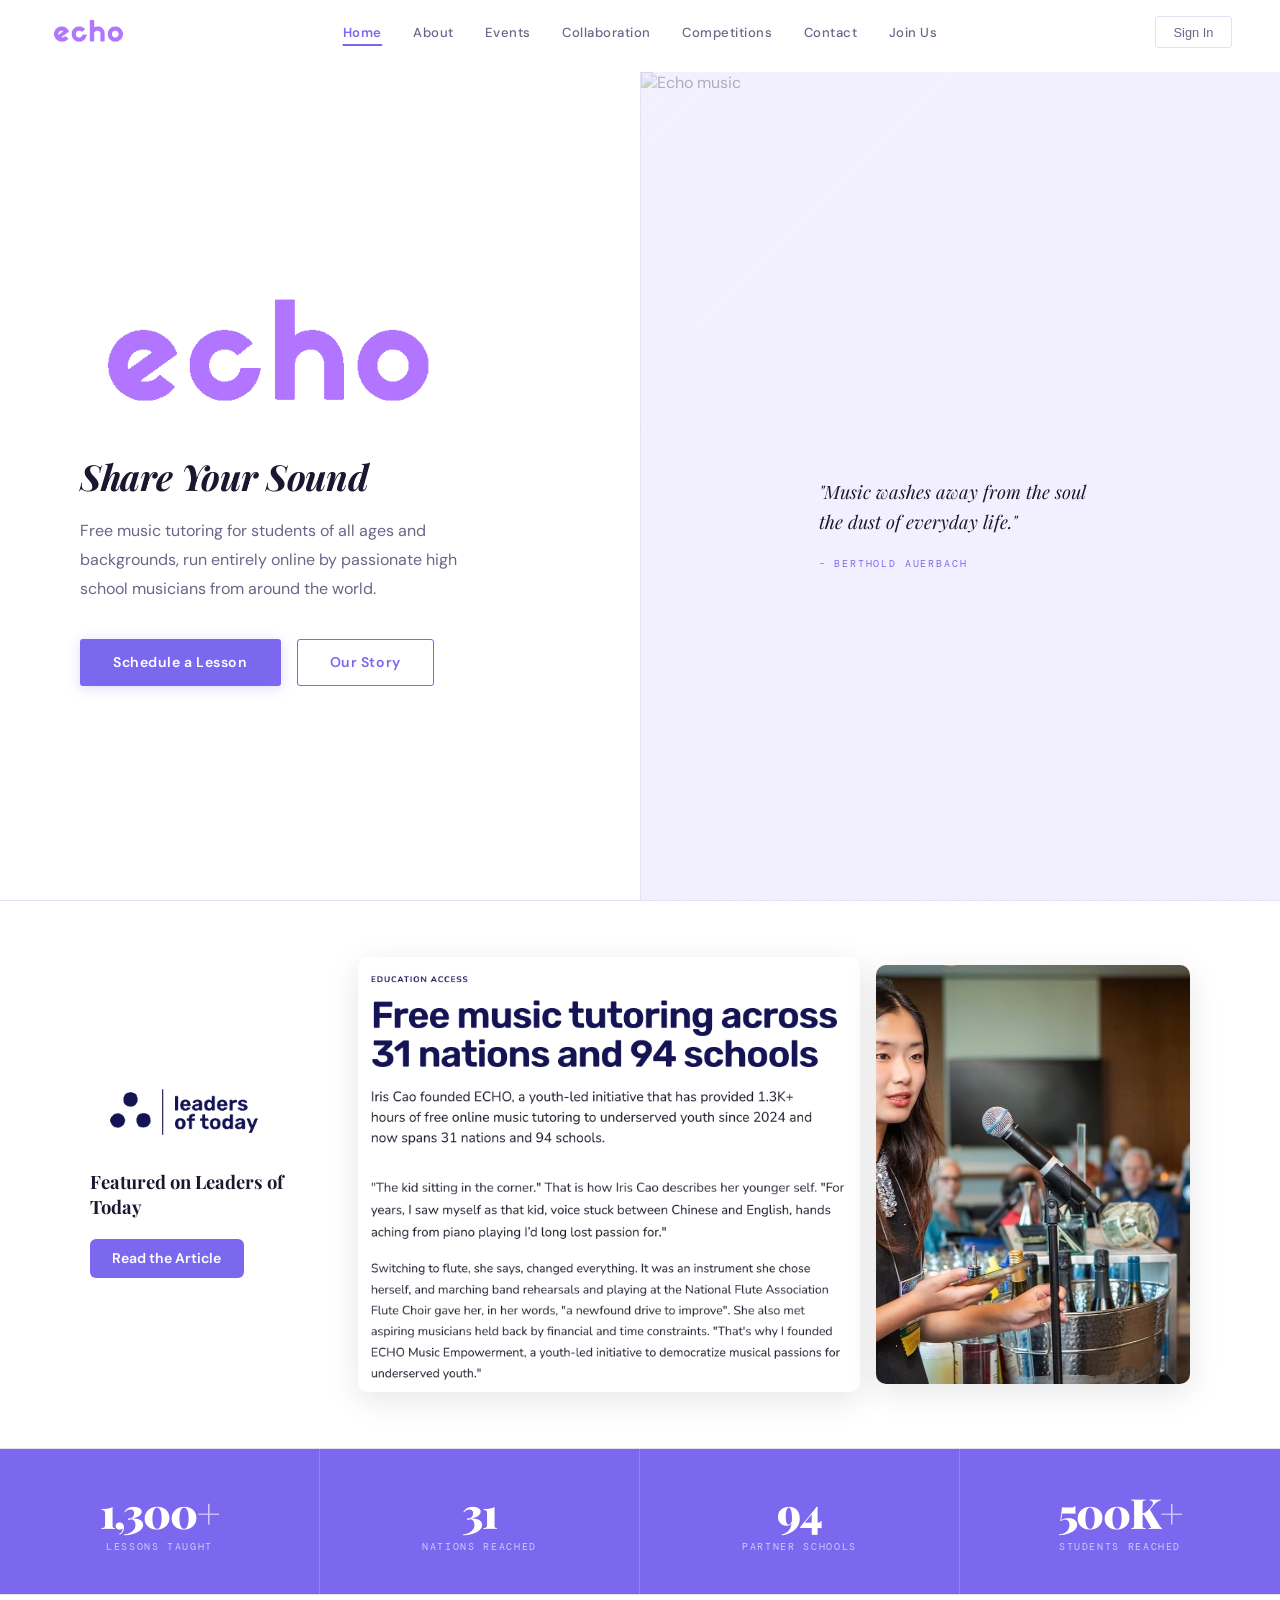
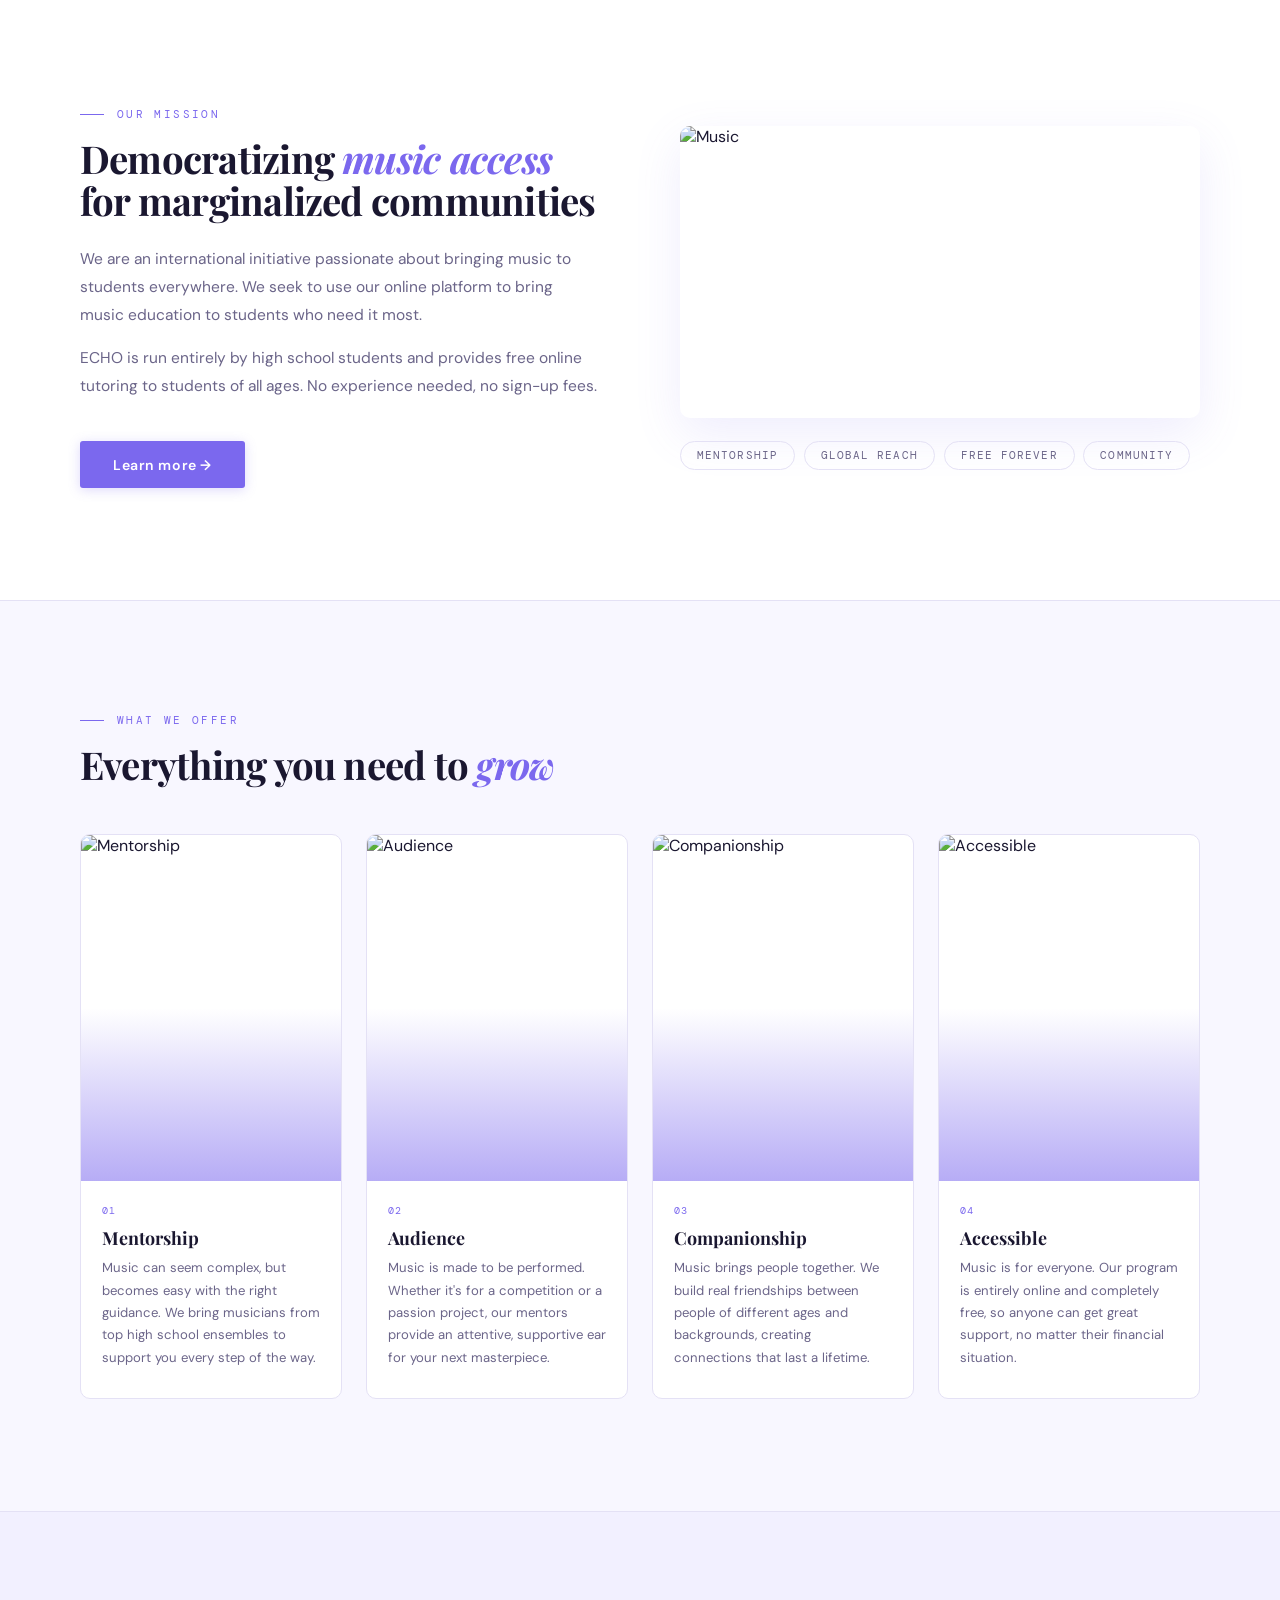
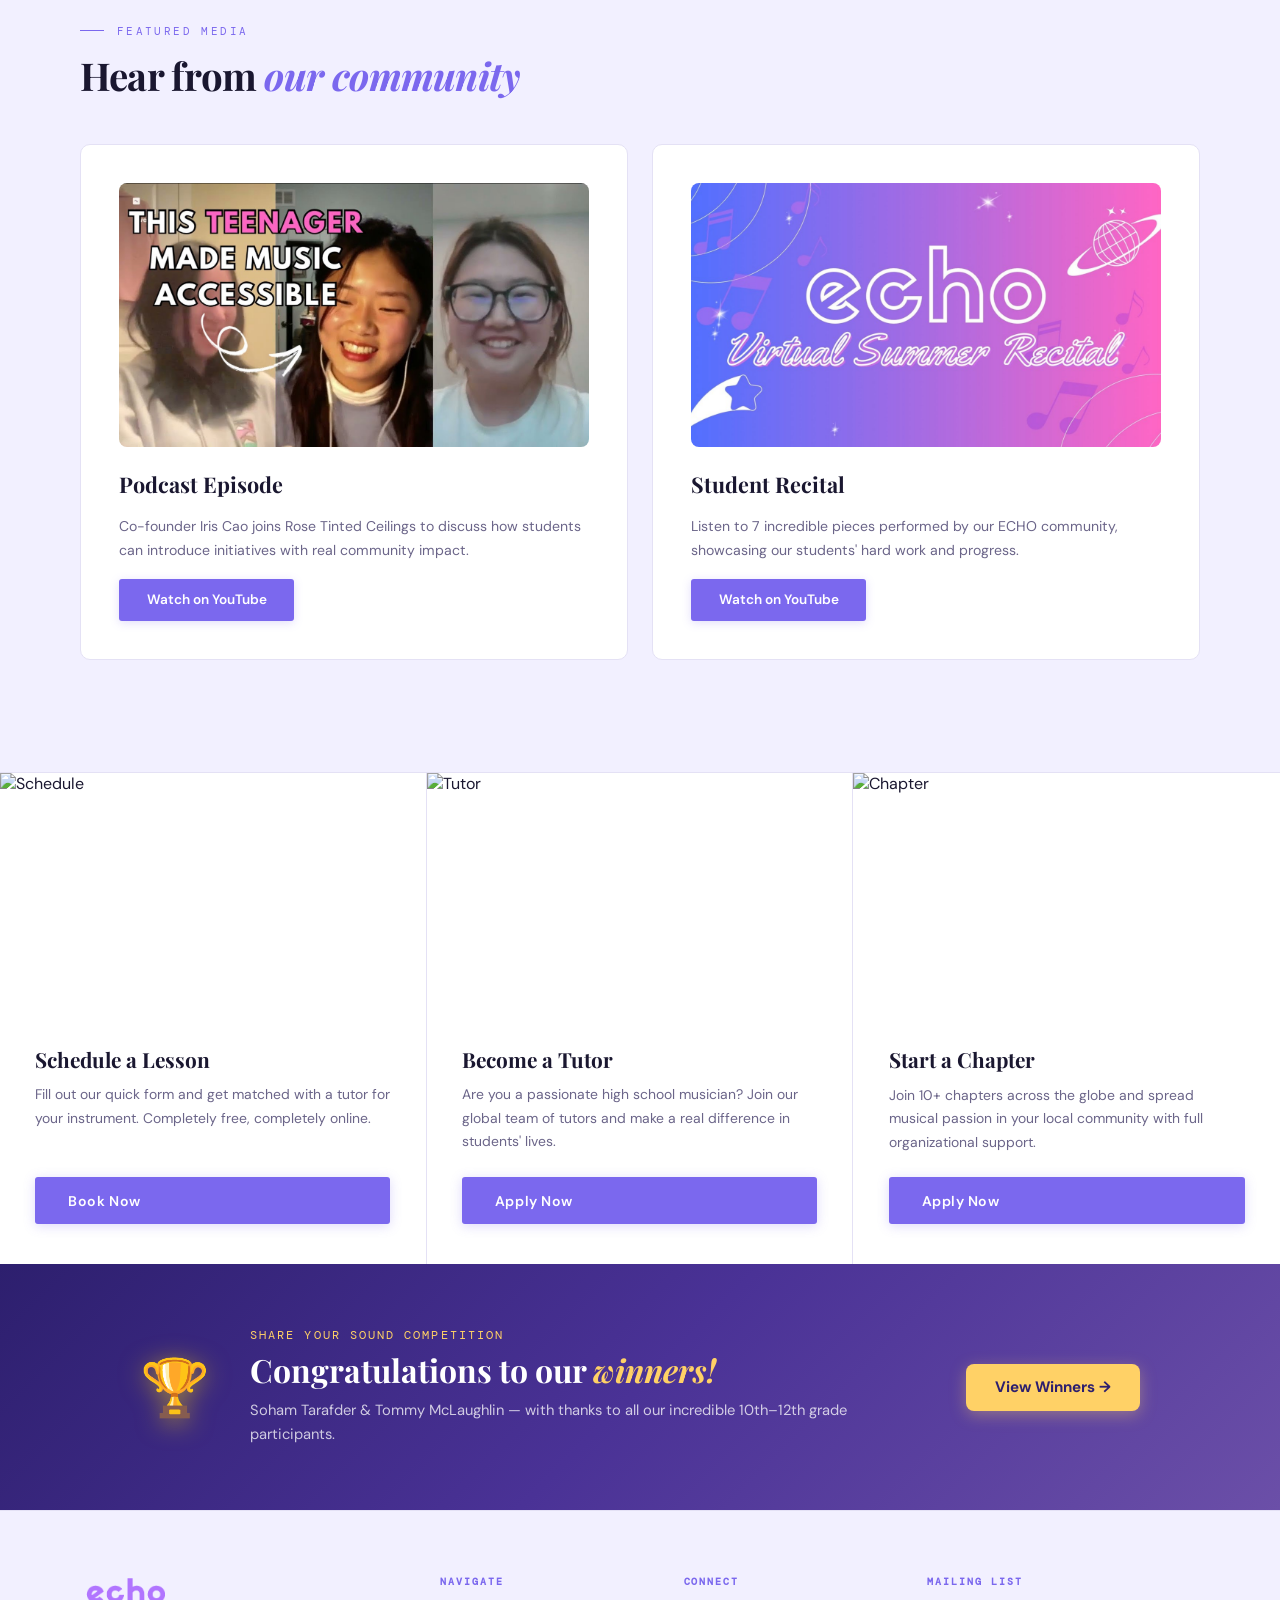
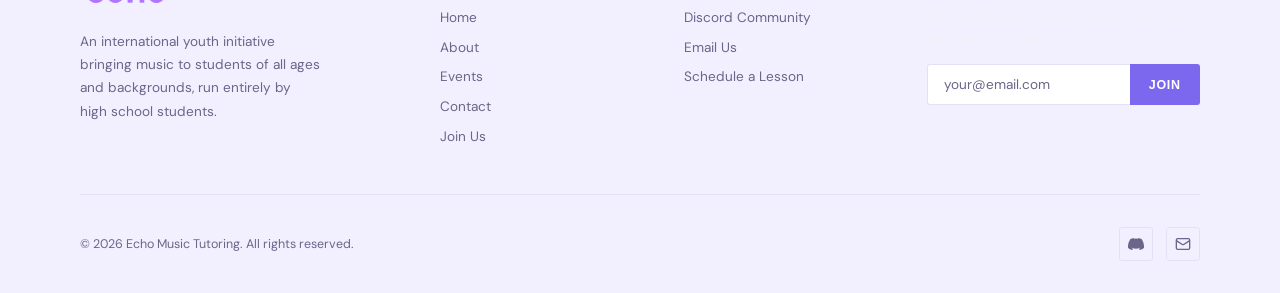
==== commit c783fa36: "add LOT section, judge cards, media thumbnails" ====
--- a/index.html
+++ b/index.html
@@ -1 +1,22 @@
-<!doctype html><html lang="en"><head><meta charset="utf-8"/><link rel="icon" href="/logo.png"/><meta name="viewport" content="width=device-width,initial-scale=1"/><meta name="theme-color" content="#000000"/><meta name="description" content="Web site created to educate about music"/><link rel="apple-touch-icon" href="/logo.png"/><link rel="manifest" href="/manifest.json"/><title>ECHO</title><script defer="defer" src="./static/js/main.2d83601c.js"></script><link href="./static/css/main.a1627216.css" rel="stylesheet"></head><body><noscript>You need to enable JavaScript to run this app.</noscript><div id="root"></div></body></html>
+<!DOCTYPE html>
+<html lang="en">
+  <head>
+    <meta charset="utf-8" />
+    <link rel="icon" href="./favicon.ico" />
+    <meta name="viewport" content="width=device-width, initial-scale=1" />
+    <meta name="theme-color" content="#7b68ee" />
+    <meta name="description" content="ECHO – Free music tutoring for students everywhere." />
+    <link rel="apple-touch-icon" href="./logo192.png" />
+    <link rel="manifest" href="./manifest.json" />
+    <link rel="preconnect" href="https://fonts.googleapis.com" />
+    <link rel="preconnect" href="https://fonts.gstatic.com" crossorigin />
+    <link href="https://fonts.googleapis.com/css2?family=DM+Mono:ital,wght@0,300;0,400;0,500;1,300;1,400;1,500&family=DM+Sans:ital,opsz,wght@0,9..40,100..1000;1,9..40,100..1000&family=Playfair+Display:ital,wght@0,400..900;1,400..900&display=swap" rel="stylesheet" />
+    <link rel="stylesheet" href="./static/css/main.62d08192.css">
+    <title>ECHO – Share Your Sound</title>
+  </head>
+  <body>
+    <noscript>You need to enable JavaScript to run this app.</noscript>
+    <div id="root"></div>
+    <script src="./static/js/main.becbe34b.js"></script>
+  </body>
+</html>
--- a/static/css/main.62d08192.css
+++ b/static/css/main.62d08192.css
@@ -0,0 +1,2 @@
+@import url(https://fonts.googleapis.com/css2?family=Playfair+Display:ital,wght@0,400;0,700;0,900;1,400;1,700&family=DM+Sans:opsz,wght@9..40,300;9..40,400;9..40,500;9..40,600&family=DM+Mono:wght@400;500&display=swap);:root{--purple:#7b68ee;--purple-light:#a394f5;--purple-dark:#5a4fd4;--purple-xlight:#ede9fd;--purple-pale:#f5f3ff;--bg:#fff;--bg-alt:#f8f7ff;--bg-soft:#f2f0ff;--card-bg:#fff;--border:#e4e1f5;--border-soft:#ede9fd;--ink:#1a1730;--muted:#6b6589;--sage:#5b9e72;--amber:#d4854a;--cream:#fff;--warm:#f5f3ff;--deep:#1a1730;--echo-purple:#7b68ee}*,:after,:before{box-sizing:border-box;margin:0;padding:0}html{scroll-behavior:smooth}body{background:#fff;background:var(--bg);color:#1a1730;color:var(--ink);font-family:DM Sans,sans-serif;overflow-x:hidden}::-webkit-scrollbar{width:5px}::-webkit-scrollbar-track{background:#fff;background:var(--bg)}::-webkit-scrollbar-thumb{background:#a394f5;background:var(--purple-light);border-radius:3px}::-webkit-scrollbar-thumb:hover{background:#7b68ee;background:var(--purple)}.navbar{align-items:center;backdrop-filter:blur(18px) saturate(1.6);-webkit-backdrop-filter:blur(18px) saturate(1.6);background:#ffffffeb;border-bottom:1px solid #0000;display:flex;justify-content:space-between;left:0;padding:1rem 3rem;position:fixed;right:0;top:0;transition:padding .3s,border-color .3s,box-shadow .3s;z-index:800}.navbar--scrolled{border-color:var(--border);box-shadow:0 2px 24px #7b68ee14;padding:.65rem 3rem}.nav-logo{align-items:center;background:none;border:none;cursor:pointer;display:flex;padding:0}.nav-logo-img{filter:brightness(0) saturate(100%) invert(46%) sepia(98%) saturate(500%) hue-rotate(220deg) brightness(100%);height:30px;transition:opacity .2s;width:auto}.nav-logo:hover .nav-logo-img{opacity:.75}.nav-links{display:flex;gap:.15rem;left:50%;list-style:none;position:absolute;transform:translateX(-50%)}.nav-link{background:none;border:none;border-radius:3px;color:var(--muted);cursor:pointer;font-family:DM Sans,sans-serif;font-size:.82rem;font-weight:500;letter-spacing:.04em;padding:.45rem .9rem;position:relative;transition:color .18s,background .18s}.nav-link:after{background:var(--purple);border-radius:1px;bottom:2px;content:"";height:1.5px;left:.9rem;position:absolute;right:.9rem;transform:scaleX(0);transform-origin:right;transition:transform .22s ease}.nav-link:hover{background:var(--purple-pale);color:var(--ink)}.nav-link:hover:after{transform:scaleX(1);transform-origin:left}.nav-link--active{color:var(--purple);font-weight:600}.nav-link--active:after{transform:scaleX(1)}.nav-right{align-items:center;display:flex;gap:.75rem}.nav-signin-btn{background:#0000;border:1.5px solid var(--border);border-radius:3px;color:var(--muted);cursor:pointer;font-size:.8rem;font-weight:500;padding:.48rem 1.1rem;transition:all .18s}.nav-signin-btn:hover{background:var(--purple-pale);border-color:var(--purple);color:var(--purple)}.user-menu-wrapper{position:relative}.user-avatar-btn{background:none;border:none;cursor:pointer;padding:0}.user-avatar{align-items:center;background:var(--purple);border:2px solid var(--purple-xlight);border-radius:50%;color:#fff;display:flex;font-size:.78rem;font-weight:700;height:34px;justify-content:center;transition:box-shadow .18s;width:34px}.user-avatar-btn:hover .user-avatar{box-shadow:0 0 0 3px #7b68ee33}.user-dropdown{background:#fff;border:1.5px solid var(--border);border-radius:8px;box-shadow:0 8px 32px #7b68ee1f;min-width:200px;overflow:hidden;position:absolute;right:0;top:calc(100% + .6rem);z-index:900}.user-dropdown-header{background:var(--bg-soft);border-bottom:1px solid var(--border);padding:1rem 1.2rem}.user-dropdown-name{color:var(--ink);font-size:.9rem;font-weight:600}.user-dropdown-email{color:var(--muted);font-size:.76rem;margin-top:.15rem;overflow:hidden;text-overflow:ellipsis;white-space:nowrap}.user-dropdown-item{background:none;border:none;color:var(--muted);cursor:pointer;display:block;font-family:DM Sans,sans-serif;font-size:.88rem;padding:.8rem 1.2rem;text-align:left;transition:background .15s,color .15s;width:100%}.user-dropdown-item:hover{background:var(--purple-pale);color:var(--purple)}.nav-hamburger{background:none;border:none;border-radius:4px;cursor:pointer;display:none;flex-direction:column;gap:5px;justify-content:center;padding:6px;transition:background .18s}.nav-hamburger:hover{background:var(--purple-pale)}.bar{background:var(--ink);border-radius:1px;display:block;height:2px;transition:transform .25s ease,opacity .2s ease;width:22px}.mobile-menu-overlay{align-items:stretch;display:flex;inset:0;justify-content:flex-end;opacity:0;position:fixed;transition:opacity .3s ease,visibility .3s ease;visibility:hidden;z-index:1000}.mobile-menu-overlay--open{opacity:1;visibility:visible}.mobile-menu-backdrop{backdrop-filter:blur(4px);-webkit-backdrop-filter:blur(4px);background:#1a173073;cursor:pointer;flex:1 1}.mobile-menu-panel{background:#fff;box-shadow:-8px 0 48px #7b68ee33;display:flex;flex-direction:column;max-width:320px;overflow-y:auto;padding:0;position:relative;transform:translateX(100%);transition:transform .35s cubic-bezier(.4,0,.2,1);width:75vw}.mobile-menu-overlay--open .mobile-menu-panel{transform:translateX(0)}.mobile-menu-header{align-items:center;border-bottom:1px solid var(--border);display:flex;justify-content:space-between;padding:1.4rem 1.5rem}.mobile-menu-logo{filter:brightness(0) saturate(100%) invert(46%) sepia(98%) saturate(500%) hue-rotate(220deg) brightness(100%);height:24px;width:auto}.mobile-menu-close{align-items:center;background:none;border:none;border-radius:50%;color:var(--muted);cursor:pointer;display:flex;font-size:1.1rem;height:36px;justify-content:center;transition:background .18s,color .18s;width:36px}.mobile-menu-close:hover{background:var(--purple-pale);color:var(--purple)}.mobile-menu-links{display:flex;flex:1 1;flex-direction:column;padding:1.2rem 0}.mobile-nav-link{background:none;border:none;color:var(--ink);cursor:pointer;display:block;font-family:Playfair Display,serif;font-size:1.55rem;font-weight:700;letter-spacing:-.01em;padding:.75rem 1.8rem;text-align:left;text-decoration:none;transition:color .18s,background .18s;width:100%}.mobile-nav-link:hover{background:var(--purple-pale);color:var(--purple)}.mobile-nav-link--active{color:var(--purple)}.mobile-menu-divider{background:var(--border);height:1px;margin:.6rem 1.8rem}.mobile-menu-footer{border-top:1px solid var(--border);padding:1.2rem 1.8rem 2rem}.mobile-auth-btn{align-items:center;background:var(--purple);border:none;border-radius:6px;color:#fff;cursor:pointer;display:flex;font-family:DM Sans,sans-serif;font-size:.9rem;font-weight:600;gap:.6rem;justify-content:center;padding:.75rem 1.4rem;transition:background .18s;width:100%}.mobile-auth-btn:hover{background:var(--purple-dark)}@media (max-width:900px){.navbar{padding:1rem 1.5rem}.navbar--scrolled{padding:.65rem 1.5rem}.nav-links,.nav-signin-btn,.user-menu-wrapper{display:none}.nav-hamburger{display:flex}}.fade-up{transform:translateY(28px);transition:opacity .6s ease,transform .6s ease}.hero{display:grid;grid-template-columns:1fr 1fr;min-height:100vh;overflow:hidden;padding-top:72px}.hero,.hero-content{background:var(--bg)}.hero-content{align-items:flex-start;display:flex;flex-direction:column;justify-content:center;padding:4rem 4rem 4rem 5rem}.hero-logo-wrap{margin-bottom:1.8rem}.hero-logo-img{display:block;filter:brightness(0) saturate(100%) invert(46%) sepia(98%) saturate(500%) hue-rotate(220deg) brightness(100%);height:clamp(80px,13vw,140px);width:auto}.hero-tagline{color:var(--ink);font-family:Playfair Display,serif;font-size:clamp(1.4rem,2.8vw,2.4rem);font-style:italic;font-weight:700;letter-spacing:-.01em;line-height:1.2;margin-bottom:1.2rem}.hero-sub{color:var(--muted);font-size:1rem;line-height:1.8;margin-bottom:2.2rem;max-width:420px}.hero-btns{display:flex;flex-wrap:wrap;gap:1rem}.hero-right{align-items:stretch;background:var(--bg-soft);border-left:1px solid var(--border);display:flex;overflow:hidden;position:relative}.hero-img-frame{inset:0;position:absolute}.hero-img{height:100%;mix-blend-mode:multiply;object-fit:cover;object-position:center;opacity:.55;width:100%}.hero-img-overlay{background:linear-gradient(135deg,#f3f1ff73,#f3f1ff1a);inset:0;position:absolute}.hero-quote-card{margin:auto;max-width:380px;padding:3rem;position:relative;z-index:2}.hero-soundwave{align-items:flex-end;display:flex;gap:4px;height:48px;margin-bottom:1.8rem}.wave-bar{animation:wave 1.4s ease-in-out infinite;background:var(--purple);border-radius:2px;width:4px}@keyframes wave{0%,to{height:5px;opacity:.25}50%{height:42px;opacity:1}}.hero-quote-card blockquote{color:var(--ink);font-family:Playfair Display,serif;font-size:1.15rem;font-style:italic;line-height:1.6;margin-bottom:.9rem}.hero-quote-card cite{color:var(--purple);font-family:DM Mono,monospace;font-size:.64rem;font-style:normal;letter-spacing:.18em;text-transform:uppercase}.stats-bar{background:var(--purple);display:grid;grid-template-columns:repeat(4,1fr)}.stat-item{border-right:1px solid #ffffff2e;padding:2.6rem 2rem;text-align:center;transition:background .2s}.stat-item:last-child{border-right:none}.stat-item:hover{background:#ffffff14}.stat-num{color:#fff;font-family:Playfair Display,serif;font-size:2.6rem;font-weight:900;letter-spacing:-.03em;line-height:1}.stat-label,.stat-num span{color:#ffffffa6}.stat-label{font-family:DM Mono,monospace;font-size:.64rem;letter-spacing:.16em;margin-top:.45rem;text-transform:uppercase}.mission-section{grid-gap:5rem;align-items:center;background:var(--bg);border-bottom:1px solid var(--border);border-top:1px solid var(--border);display:grid;gap:5rem;grid-template-columns:1fr 1fr;padding:7rem 5rem}.mission-text p{color:var(--muted);font-size:.97rem;line-height:1.8;margin-bottom:1rem}.mission-visual{display:flex;flex-direction:column;gap:1.4rem}.mission-img-wrap{aspect-ratio:16/9;border-radius:10px;box-shadow:0 16px 48px #7b68ee1f;overflow:hidden;width:100%}.mission-img{height:100%;object-fit:cover;width:100%}.mission-pillars{display:flex;flex-wrap:wrap;gap:.55rem}.mission-pill{border:1.5px solid var(--border);border-radius:20px;color:var(--muted);cursor:default;font-family:DM Mono,monospace;font-size:.68rem;letter-spacing:.1em;padding:.42rem 1rem;text-transform:uppercase;transition:all .18s}.mission-pill:hover{background:var(--purple-pale);border-color:var(--purple);color:var(--purple)}.offerings-section{background:var(--bg-alt);padding:7rem 5rem}.offerings-grid{grid-gap:1.5rem;display:grid;gap:1.5rem;grid-template-columns:repeat(4,1fr);margin-top:3rem}.offering-card{background:var(--bg);border:1.5px solid var(--border);border-radius:10px;display:flex;flex-direction:column;overflow:hidden;transition:transform .22s,box-shadow .22s,border-color .22s}.offering-card:hover{border-color:var(--purple);box-shadow:0 16px 48px #7b68ee24;transform:translateY(-6px)}.offering-img-wrap{aspect-ratio:3/4;overflow:hidden;position:relative;width:100%}.offering-img{height:100%;object-fit:cover;object-position:center top;transition:transform .5s ease;width:100%}.offering-card:hover .offering-img{transform:scale(1.05)}.offering-img-overlay{background:linear-gradient(0deg,#7b68ee8c 0,#0000 50%);inset:0;position:absolute}.offering-body{flex:1 1;padding:1.4rem 1.3rem 1.8rem}.offering-num{color:var(--purple);font-family:DM Mono,monospace;font-size:.62rem;letter-spacing:.15em;margin-bottom:.55rem}.offering-title{color:var(--ink);font-family:Playfair Display,serif;font-size:1.12rem;font-weight:700;margin-bottom:.55rem}.offering-desc{color:var(--muted);font-size:.82rem;line-height:1.7}.media-section{background:var(--bg-soft);border-top:1px solid var(--border);padding:7rem 5rem}.media-grid{grid-gap:1.5rem;display:grid;gap:1.5rem;grid-template-columns:1fr 1fr;margin-top:3rem}.media-card{background:var(--bg);border:1.5px solid var(--border);border-radius:10px;display:flex;flex-direction:column;gap:1rem;padding:2.4rem;transition:border-color .22s,box-shadow .22s}.media-card:hover{border-color:var(--purple);box-shadow:0 8px 32px #7b68ee1a}.media-card-icon{align-items:center;background:var(--purple);border-radius:50%;color:#fff;display:flex;font-size:1rem;height:46px;justify-content:center;width:46px}.media-card-thumb-wrap{aspect-ratio:16/9;background:#000;border-radius:8px;margin-bottom:.4rem;overflow:hidden;position:relative;width:100%}.media-card-thumb{display:block;height:100%;object-fit:cover;transition:transform .3s;width:100%}.media-card-thumb-wrap:hover .media-card-thumb{transform:scale(1.03)}.media-card-play{align-items:center;background:#00000047;color:#fff;display:flex;font-size:1.5rem;inset:0;justify-content:center;opacity:0;pointer-events:none;position:absolute;transition:opacity .2s}.media-card-thumb-wrap:hover .media-card-play{opacity:1}.media-card h3{color:var(--ink);font-family:Playfair Display,serif;font-size:1.35rem;font-weight:700}.media-card p{color:var(--muted);flex:1 1;font-size:.88rem;line-height:1.75}.btn-light{align-items:center;align-self:flex-start;background:var(--purple);border:none;border-radius:3px;box-shadow:0 2px 10px #7b68ee38;color:#fff;cursor:pointer;display:inline-flex;font-family:DM Sans,sans-serif;font-size:.85rem;font-weight:600;gap:.5rem;padding:.78rem 1.7rem;text-decoration:none;transition:background .18s,transform .14s}.btn-light:hover{background:var(--purple-dark);transform:translateY(-1px)}.cta-strip{border-top:1px solid var(--border);display:grid;grid-template-columns:repeat(3,1fr)}.cta-block{background:var(--bg);border-right:1px solid var(--border);display:flex;flex-direction:column;overflow:hidden;transition:box-shadow .22s}.cta-block:last-child{border-right:none}.cta-block:hover{box-shadow:0 8px 32px #7b68ee14}.cta-block-img-wrap{aspect-ratio:16/9;overflow:hidden;width:100%}.cta-block-img{height:100%;object-fit:cover;transition:transform .5s ease;width:100%}.cta-block:hover .cta-block-img{transform:scale(1.04)}.cta-block-body{display:flex;flex:1 1;flex-direction:column;padding:2rem 2.2rem 2.5rem}.cta-block-body h3{color:var(--ink);font-family:Playfair Display,serif;font-size:1.3rem;font-weight:700;margin-bottom:.65rem}.cta-block-body p{color:var(--muted);flex:1 1;font-size:.87rem;line-height:1.7;margin-bottom:1.4rem}@media (max-width:1100px){.offerings-grid{grid-template-columns:repeat(2,1fr)}.mission-section{gap:3rem}.media-section,.mission-section,.offerings-section{padding:5rem 2.5rem}}@media (max-width:900px){.hero{grid-template-columns:1fr;min-height:auto}.hero-content{align-items:center;padding:6rem 2.5rem 3rem;text-align:center}.hero-sub{max-width:100%}.hero-btns{justify-content:center}.hero-right{min-height:280px}.stats-bar{grid-template-columns:repeat(2,1fr)}.cta-strip,.mission-section{grid-template-columns:1fr}.cta-block{border-bottom:1px solid var(--border);border-right:none}.media-grid{grid-template-columns:1fr}}@media (max-width:640px){.hero-content{padding:5.5rem 1.5rem 2.5rem}.hero-logo-img{height:80px}.offerings-grid{grid-template-columns:1fr}.media-section,.mission-section,.offerings-section{padding:4rem 1.5rem}}.partners-section{background:var(--bg);border-top:1px solid var(--border);padding:6rem 5rem}.partners-grid{grid-gap:1.4rem;display:grid;gap:1.4rem;grid-template-columns:repeat(4,1fr);margin-top:3rem}.partner-card{background:var(--bg-alt);border:1.5px solid var(--border);border-radius:10px;padding:2rem 1.6rem;text-align:center;transition:transform .22s,box-shadow .22s,border-color .22s}.partner-card:hover{border-color:var(--purple);box-shadow:0 12px 36px #7b68ee21;transform:translateY(-5px)}.partner-icon{font-size:2.4rem;margin-bottom:1rem}.partner-name{color:var(--ink);font-family:Playfair Display,serif;font-size:1rem;font-weight:700;line-height:1.3;margin-bottom:.65rem}.partner-desc{color:var(--muted);font-size:.83rem;line-height:1.7}@media (max-width:1100px){.partners-section{padding:5rem 2.5rem}.partners-grid{grid-template-columns:repeat(2,1fr)}}@media (max-width:640px){.partners-section{padding:3.5rem 1.5rem}.partners-grid{grid-template-columns:1fr}}.lot-section{background:#fff;border-bottom:1px solid var(--border);border-top:1px solid var(--border);padding:3.5rem 2rem}.lot-section-inner{grid-gap:3rem;align-items:center;display:grid;gap:3rem;grid-template-columns:220px 1fr;margin:0 auto;max-width:1100px}.lot-left-col{align-items:flex-start;display:flex;flex-direction:column;gap:1.2rem}.lot-logo-img{display:block;height:auto;width:180px}.lot-label{color:var(--ink);font-family:Playfair Display,serif;font-size:1.15rem;font-weight:700;line-height:1.35;margin:0}.lot-article-btn{background:var(--purple);border-radius:6px;color:#fff;display:inline-block;font-family:DM Sans,sans-serif;font-size:.88rem;font-weight:600;padding:.65rem 1.4rem;text-decoration:none;transition:opacity .2s,transform .2s;white-space:nowrap}.lot-article-btn:hover{opacity:.88;transform:translateY(-1px)}.lot-images-col{grid-gap:1rem;align-items:center;display:grid;gap:1rem;grid-template-columns:1.6fr 1fr}.lot-feature-img,.lot-iris-img{border-radius:10px;box-shadow:0 8px 32px #0000001a;display:block;height:auto;width:100%}.lot-iris-img{aspect-ratio:3/4;object-fit:cover;object-position:top center}@media (max-width:900px){.lot-section-inner{gap:2rem;grid-template-columns:1fr}.lot-left-col{align-items:center;text-align:center}.lot-images-col{grid-template-columns:1fr 1fr}}@media (max-width:540px){.lot-images-col{grid-template-columns:1fr}.lot-iris-img{aspect-ratio:16/9;object-position:top}}.comp-banner-section{background:linear-gradient(135deg,#2d1f6e,#4a3296 50%,#6b4fa8);padding:4rem 2rem}.comp-banner-inner{align-items:center;display:flex;flex-wrap:wrap;gap:2.5rem;margin:0 auto;max-width:1000px}.comp-banner-trophy{filter:drop-shadow(0 4px 12px rgba(255,215,0,.5));flex-shrink:0;font-size:3.5rem}.comp-banner-text{flex:1 1;min-width:220px}.comp-banner-label{color:#ffd166;font-family:DM Mono,monospace;font-size:.72rem;letter-spacing:.18em;margin-bottom:.5rem;text-transform:uppercase}.comp-banner-heading{color:#fff;font-family:Playfair Display,serif;font-size:clamp(1.4rem,2.8vw,2rem);font-weight:700;line-height:1.2;margin-bottom:.6rem}.comp-banner-heading em{color:#ffd166;font-style:italic}.comp-banner-sub{color:#ffffffbf;font-size:.92rem;line-height:1.6}.comp-banner-btn{background:#ffd166;border:none;border-radius:8px;box-shadow:0 4px 16px #ffd16659;color:#2d1f6e;cursor:pointer;flex-shrink:0;font-family:DM Sans,sans-serif;font-size:.95rem;font-weight:700;padding:.85rem 1.8rem;transition:transform .18s,box-shadow .18s;white-space:nowrap}.comp-banner-btn:hover{box-shadow:0 8px 24px #ffd16673;transform:translateY(-2px)}@media (max-width:700px){.comp-banner-inner{flex-direction:column;text-align:center}.comp-banner-trophy{font-size:2.8rem}}.about-hero{align-items:flex-end;background:var(--purple);display:flex;min-height:480px;overflow:hidden;padding-top:72px;position:relative}.about-hero-bg{inset:0;position:absolute}.about-hero-bgimg{height:100%;mix-blend-mode:overlay;object-fit:cover;object-position:center 35%;opacity:.2;width:100%}.about-hero-overlay{background:linear-gradient(0deg,#1a173099 0,#0000 60%);inset:0;position:absolute}.about-hero-content{padding:5rem 5rem 4rem;position:relative;z-index:2}.about-hero-content h1{color:#fff;font-family:Playfair Display,serif;font-size:clamp(3rem,5vw,5.5rem);font-weight:400;line-height:1}.about-hero-content h1 em{color:var(--purple-xlight);font-style:italic}.about-hero-content p{color:#ffffffd1;font-family:DM Sans,sans-serif;font-size:1.05rem;line-height:1.8;margin-top:1.2rem;max-width:520px}.story-section{grid-gap:5rem;align-items:start;background:var(--bg);display:grid;gap:5rem;grid-template-columns:1fr 1fr;padding:7rem 5rem}.story-left p{color:var(--muted);font-family:DM Sans,sans-serif;font-size:1rem;line-height:1.8;margin-bottom:1rem}.story-quote{background:var(--bg-soft);border-left:3px solid var(--purple);border-radius:0 8px 8px 0;color:var(--ink);font-family:Playfair Display,serif;font-size:1.15rem;font-style:italic;line-height:1.6;margin:2rem 0;padding:.8rem 1.4rem}.story-quote cite{color:var(--purple);display:block;font-family:DM Mono,monospace;font-size:.68rem;font-style:normal;font-weight:700;letter-spacing:.15em;margin-top:.6rem;text-transform:uppercase}.story-founders{display:flex;flex-direction:column;gap:1.2rem}.mission-highlight{background:var(--purple);padding:7rem 5rem}.mission-highlight-inner{margin:0 auto;max-width:700px;text-align:center}.mission-highlight-inner .section-tag{color:#ffffffbf;justify-content:center}.mission-highlight-inner .section-tag:before{display:none}.mission-h2-white{color:#fff!important;font-family:DM Mono,monospace;font-size:clamp(1.8rem,3vw,2.8rem);font-weight:800;letter-spacing:.03em;margin-bottom:1rem;text-transform:uppercase}.mission-h2-white em{-webkit-text-fill-color:unset!important;background:none!important;color:var(--purple-xlight)!important;font-style:italic}.mission-highlight-inner p{color:#fffc;font-family:DM Sans,sans-serif;font-size:1.05rem;line-height:1.85;margin-top:.5rem}.team-section{background:var(--bg-alt);padding:7rem 5rem}.team-intro{color:var(--muted);font-family:DM Sans,sans-serif;font-size:1rem;line-height:1.75;margin-bottom:3rem;max-width:600px}.team-grid{grid-gap:1.4rem;display:grid;gap:1.4rem;grid-template-columns:repeat(4,1fr)}.associates-section{background:var(--bg);border-top:1px solid var(--border);padding:5rem 5rem 7rem}.associates-grid{grid-gap:1.4rem;display:grid;gap:1.4rem;grid-template-columns:repeat(3,1fr);margin-top:3rem}.member-card{background:var(--bg);border:1.5px solid var(--border);border-radius:14px;overflow:hidden;transition:transform .22s,box-shadow .22s,border-color .22s}.member-card:hover{border-color:var(--purple);box-shadow:0 12px 36px #7b68ee24;transform:translateY(-5px)}.member-photo-wrap{aspect-ratio:3/4;background:var(--bg-soft);overflow:hidden;position:relative;width:100%}.member-photo{height:100%;object-fit:cover;object-position:center top;transition:transform .5s ease;width:100%}.member-card:hover .member-photo{transform:scale(1.04)}.member-photo-fallback{align-items:center;background:var(--bg-soft);color:var(--purple);display:flex;font-family:Playfair Display,serif;font-size:2.5rem;font-style:italic;font-weight:400;height:100%;justify-content:center;width:100%}.member-founder-ribbon{background:var(--purple);color:#fff;font-family:DM Mono,monospace;font-size:.55rem;font-weight:800;left:-30px;letter-spacing:.12em;padding:.28rem 2.5rem;position:absolute;text-transform:uppercase;top:14px;transform:rotate(-45deg);transform-origin:center;white-space:nowrap}.member-info{padding:1.1rem 1.2rem 1.4rem}.member-name{color:var(--ink);font-size:1rem;font-weight:800;letter-spacing:.03em;margin-bottom:.2rem}.member-name,.member-role{font-family:DM Mono,monospace;text-transform:uppercase}.member-role{color:var(--purple);font-size:.65rem;font-weight:700;letter-spacing:.1em;margin-bottom:.5rem}.member-bio{color:var(--muted);font-family:DM Sans,sans-serif;font-size:.88rem;line-height:1.65}.member-card--story{align-items:stretch;border-radius:12px;display:flex;flex-direction:row;overflow:hidden}.member-card--story:hover{transform:translateY(-3px)}.member-photo-wrap--story{aspect-ratio:unset;flex-shrink:0;height:130px;min-width:100px;width:100px}.member-card--story .member-info{display:flex;flex-direction:column;gap:.12rem;justify-content:center;padding:1rem 1.2rem}.member-founder-tag{background:var(--purple);border-radius:4px;color:#fff;display:inline-block;font-family:DM Mono,monospace;font-size:.6rem;font-weight:800;letter-spacing:.12em;margin-bottom:.3rem;padding:.18rem .55rem;text-transform:uppercase;width:fit-content}.member-card--story .member-name{font-size:.95rem}.member-card--story .member-role{font-size:.6rem;margin-bottom:.3rem}.member-card--story .member-bio{font-size:.82rem;line-height:1.55}.member-card--join{background:var(--gradient-subtle);border-color:var(--border)}.member-card--join:hover{border-color:var(--purple)}.member-join-photo-wrap{background:linear-gradient(135deg,var(--purple-xlight) 0,var(--bg-soft) 100%)}.member-join-icon{align-items:center;color:var(--purple);display:flex;font-size:3rem;height:100%;justify-content:center;opacity:.5;width:100%}.member-card--join .member-role{color:var(--muted)}.btn-join{align-items:center;background:var(--purple);border:none;border-radius:6px;color:#fff;cursor:pointer;display:inline-flex;font-family:DM Sans,sans-serif;font-size:.85rem;font-weight:700;gap:.4rem;margin-top:.8rem;padding:.6rem 1.2rem;transition:opacity .18s}.btn-join:hover{opacity:.85}@media (max-width:1200px){.team-grid{grid-template-columns:repeat(3,1fr)}}@media (max-width:1024px){.associates-section,.mission-highlight,.story-section,.team-section{padding:5rem 2.5rem}.about-hero-content{padding:4rem 2.5rem 3rem}.associates-grid{grid-template-columns:repeat(2,1fr)}}@media (max-width:768px){.story-section{gap:3rem;grid-template-columns:1fr}.team-grid{grid-template-columns:repeat(2,1fr)}}@media (max-width:480px){.about-hero-content{padding:3rem 1.5rem 2.5rem}.associates-section,.mission-highlight,.story-section,.team-section{padding:3.5rem 1.5rem}.associates-grid,.team-grid{gap:1rem;grid-template-columns:1fr 1fr}}.events-hero{align-items:flex-end;background:var(--purple);display:flex;min-height:380px;overflow:hidden;padding-top:72px;position:relative}.events-hero-bg{inset:0;position:absolute}.events-hero-bgimg{height:100%;mix-blend-mode:overlay;object-fit:cover;object-position:center 40%;opacity:.18;width:100%}.events-hero-overlay{background:linear-gradient(0deg,#1a173080 0,#0000 60%);inset:0;position:absolute}.events-hero-content{padding:5rem 5rem 4rem;position:relative;width:100%;z-index:2}.events-list{background:var(--bg);padding:4rem 5rem}.event-row{grid-gap:2.5rem;align-items:start;border-bottom:1px solid var(--border);display:grid;gap:2.5rem;grid-template-columns:90px 200px 1fr;padding:2.8rem 0;transition:transform .2s}.event-row:first-child{border-top:1px solid var(--border)}.event-row:hover{transform:translateX(5px)}.event-date-block{align-items:center;background:var(--purple);border-radius:10px;display:flex;flex-direction:column;flex-shrink:0;gap:.1rem;padding:1rem .8rem;text-align:center}.event-month{color:#fffc;font-family:DM Mono,monospace;font-size:.62rem;font-weight:700;letter-spacing:.2em;text-transform:uppercase}.event-day{color:#fff;font-family:Playfair Display,serif;font-size:2rem;font-weight:400;line-height:1}.event-year{color:#ffffff8c;font-family:DM Mono,monospace;font-size:.65rem}.event-img-wrap{border-radius:10px;flex-shrink:0;height:130px;overflow:hidden;width:200px}.event-img{height:100%;object-fit:cover;width:100%}.event-content{display:flex;flex-direction:column;gap:.65rem}.event-meta{align-items:center;display:flex;gap:1rem}.event-status{font-size:.68rem;letter-spacing:.15em}.event-featured-badge,.event-status{font-family:DM Mono,monospace;font-weight:700;text-transform:uppercase}.event-featured-badge{background:#7b68ee1a;border:1px solid #7b68ee40;border-radius:6px;color:var(--purple);font-size:.65rem;letter-spacing:.12em;padding:.22rem .7rem}.event-title{color:var(--ink);font-family:Playfair Display,serif;font-size:1.6rem;font-weight:400;line-height:1.2}.event-desc{color:var(--muted);font-family:DM Sans,sans-serif;font-size:.97rem;line-height:1.75;max-width:580px}.event-tags{display:flex;flex-wrap:wrap;gap:.5rem}.event-tag{border:1.5px solid var(--border);border-radius:6px;color:var(--muted);font-family:DM Mono,monospace;font-size:.68rem;font-weight:700;letter-spacing:.08em;padding:.28rem .8rem;text-transform:uppercase}.event-cta{align-self:flex-start;font-size:.9rem;padding:.68rem 1.5rem}.interview-cta{background:var(--bg-soft);border-top:1px solid var(--border);padding:7rem 5rem}.interview-cta-inner{grid-gap:5rem;align-items:center;display:grid;gap:5rem;grid-template-columns:1fr 1fr}.interview-left p{color:var(--muted);font-family:DM Sans,sans-serif;font-size:1rem;line-height:1.8;margin-top:.5rem}.interview-right{display:flex;flex-direction:column;gap:.9rem}.interview-benefit{align-items:flex-start;background:var(--bg);border:1.5px solid var(--border);border-left:3px solid var(--purple);border-radius:0 8px 8px 0;color:var(--muted);display:flex;font-family:DM Sans,sans-serif;font-size:.95rem;gap:1rem;line-height:1.6;padding:.9rem 1.2rem;transition:border-color .18s}.interview-benefit:hover{border-left-color:var(--purple-light)}.interview-diamond{color:var(--purple);flex-shrink:0;font-size:.48rem;margin-top:.4rem}@media (max-width:1024px){.events-list,.interview-cta{padding:3rem 2.5rem}.events-hero-content{padding:4rem 2.5rem 3rem}}@media (max-width:860px){.event-row{grid-template-columns:80px 1fr}.event-img-wrap{display:none}.interview-cta-inner{gap:2.5rem;grid-template-columns:1fr}}@media (max-width:640px){.events-list,.interview-cta{padding:2rem 1.5rem}.events-hero-content{padding:4rem 1.5rem 2.5rem}.event-row{grid-template-columns:1fr}.event-date-block{align-items:center;flex-direction:row;gap:.7rem;width:fit-content}}.past-events-section{background:var(--bg-alt);border-top:1px solid var(--border);padding:6rem 5rem}.past-events-intro{color:var(--muted);font-size:.97rem;line-height:1.75;margin-bottom:3rem;margin-top:.5rem;max-width:620px}.past-events-grid{grid-gap:1.6rem;display:grid;gap:1.6rem;grid-template-columns:repeat(3,1fr)}.past-event-card{background:var(--bg);border:1.5px solid var(--border);border-radius:10px;display:flex;flex-direction:column;overflow:hidden;transition:transform .22s,box-shadow .22s,border-color .22s}.past-event-card:hover{border-color:var(--purple);box-shadow:0 12px 36px #7b68ee21;transform:translateY(-4px)}.past-event-images{aspect-ratio:4/3;background:var(--bg-soft);overflow:hidden;width:100%}.past-event-img{display:block;height:100%;object-fit:cover;object-position:center top;width:100%}.past-event-images--multi{grid-gap:2px;display:grid;gap:2px;grid-template-columns:repeat(2,1fr)}.past-event-images--multi .past-event-img{aspect-ratio:1/1;height:100%}.past-event-images--multi .past-event-img:first-child{aspect-ratio:2/1;grid-column:span 2}.past-event-body{display:flex;flex:1 1;flex-direction:column;gap:.6rem;padding:1.4rem 1.4rem 1.7rem}.past-event-date{color:var(--purple);font-family:DM Mono,monospace;font-size:.65rem;letter-spacing:.15em;text-transform:uppercase}.past-event-title{color:var(--ink);font-family:Playfair Display,serif;font-size:1.18rem;font-weight:700;line-height:1.3}.past-event-desc{color:var(--muted);flex:1 1;font-size:.85rem;line-height:1.7}@media (max-width:1100px){.past-events-section{padding:5rem 2.5rem}.past-events-grid{grid-template-columns:repeat(2,1fr)}}@media (max-width:640px){.past-events-section{padding:3.5rem 1.5rem}.past-events-grid{gap:1.2rem;grid-template-columns:1fr}.past-event-images--multi .past-event-img:first-child{grid-column:span 2}}.past-event-images--contain{aspect-ratio:3/4;background:#fff}.past-event-images--contain.past-event-images--multi{background:var(--border);gap:4px;grid-template-columns:repeat(2,1fr)}.past-event-images--contain .past-event-img{aspect-ratio:auto;background:#fff;height:100%;object-fit:contain;width:100%}.past-event-images--contain.past-event-images--multi .past-event-img:first-child{aspect-ratio:auto;grid-column:span 1}@media (max-width:640px){.past-event-images--contain.past-event-images--multi{aspect-ratio:auto;grid-template-columns:1fr}.past-event-images--contain.past-event-images--multi .past-event-img{aspect-ratio:4/3}}.contact-layout{display:grid;grid-template-columns:1fr 1fr;min-height:calc(100vh - 72px);padding-top:72px}.contact-left{align-items:center;background:var(--purple);display:flex;overflow:hidden;position:relative}.contact-left-bg{inset:0;position:absolute}.contact-bg-img{height:100%;object-fit:cover;opacity:.1;width:100%}.contact-bg-overlay{background:linear-gradient(135deg,#1a173059,#0000);inset:0;position:absolute}.contact-left-content{padding:5rem 4rem;position:relative;z-index:2}.contact-ghost-text{bottom:-3rem;color:#ffffff14;font-family:Playfair Display,serif;font-size:clamp(6rem,12vw,12rem);font-weight:400;left:-1rem;line-height:1;pointer-events:none;position:absolute;-webkit-user-select:none;user-select:none}.contact-left-content>.section-tag{color:#fffc}.contact-left-content>.section-tag:before{background:#ffffff80}.contact-h1{color:#fff;font-family:Playfair Display,serif;font-size:clamp(2.4rem,4vw,4rem);font-weight:400;line-height:1.05;margin:1rem 0 1.2rem}.contact-h1 em{color:var(--purple-xlight);font-style:italic}.contact-left-content>p{color:#fffc;font-family:DM Sans,sans-serif;font-size:1rem;line-height:1.8;margin-bottom:2.5rem;max-width:360px}.contact-info-list{display:flex;flex-direction:column}.contact-info-item{align-items:flex-start;border-bottom:1px solid #ffffff26;display:flex;gap:1.2rem;padding:1rem 0}.contact-info-item:last-child{border-bottom:none}.contact-info-icon{flex-shrink:0;font-size:1rem;margin-top:.1rem}.contact-info-label{color:#ffffffa6;font-family:DM Mono,monospace;font-size:.65rem;font-weight:800;letter-spacing:.15em;margin-bottom:.2rem;text-transform:uppercase}.contact-info-value{color:#fff;font-family:DM Sans,sans-serif;font-size:.95rem}.contact-info-link{color:#fff;text-decoration:none;transition:opacity .18s}.contact-info-link:hover{opacity:.75}.contact-right{background:var(--bg);overflow-y:auto;padding:5rem 4.5rem}.contact-form-title{color:var(--ink);font-family:Playfair Display,serif;font-size:2.2rem;font-weight:400;margin-bottom:.4rem}.contact-form-sub{color:var(--muted);font-family:DM Sans,sans-serif;font-size:1rem;margin-bottom:2.5rem}.contact-form{display:flex;flex-direction:column;gap:1.2rem}.form-row-2{grid-gap:1rem;display:grid;gap:1rem;grid-template-columns:1fr 1fr}.form-err{color:#c0392b;font-family:DM Sans,sans-serif;font-size:.8rem;margin-top:.2rem}.contact-submit{font-size:.95rem;justify-content:center;margin-top:.5rem;padding:1rem;width:100%}.contact-spinner{animation:spin .7s linear infinite;border:2px solid #ffffff59;border-radius:50%;border-top-color:#fff;height:14px;width:14px}.contact-success{align-items:center;display:flex;flex-direction:column;gap:.8rem;padding:4rem 2rem;text-align:center}.contact-success-icon{align-items:center;background:var(--purple);border-radius:50%;color:#fff;display:flex;font-size:1.5rem;height:64px;justify-content:center;margin-bottom:.5rem;width:64px}.contact-success h3{color:var(--ink);font-family:Playfair Display,serif;font-size:1.8rem;font-weight:400}.contact-success p{color:var(--muted);font-family:DM Sans,sans-serif;font-size:1rem;line-height:1.7;max-width:320px}@media (max-width:900px){.contact-layout{grid-template-columns:1fr}.contact-left{min-height:50vh}.contact-left-content,.contact-right{padding:3.5rem 2.5rem}}@media (max-width:480px){.form-row-2{grid-template-columns:1fr}.contact-left-content,.contact-right{padding:2.5rem 1.5rem}}.join-hero{align-items:center;background:var(--purple);border-bottom:1px solid var(--border);display:flex;flex-direction:column;overflow:hidden;padding:calc(72px + 4rem) 5rem 6rem;position:relative;text-align:center}.join-hero-title{color:#fff;font-family:Playfair Display,serif;font-size:clamp(2.8rem,5vw,5rem);font-weight:400;line-height:.95;margin:1rem 0 1.5rem}.join-hero-title em{color:var(--purple-xlight);font-style:italic}.join-hero-sub{color:#ffffffd9;font-family:DM Sans,sans-serif;font-size:1.05rem;line-height:1.8;margin-bottom:2.5rem;max-width:520px}.join-hero-btns{display:flex;flex-wrap:wrap;gap:1rem;justify-content:center}.join-cta-btn{background:#fff!important;box-shadow:0 4px 20px #00000026!important;color:var(--violet)!important;font-size:1.05rem;padding:1rem 2.4rem}.join-cta-btn:hover{background:var(--purple-xlight)!important;color:var(--ink)!important}.join-form-note{color:#ffffffb3;font-family:DM Sans,sans-serif;font-size:.9rem;margin-top:1.4rem}.join-inline-link{color:#fff;font-weight:700}.join-inline-link:hover{opacity:.8}.join-perks-section{background:var(--bg);padding:7rem 5rem}.join-perks-grid{grid-gap:1.5rem;display:grid;gap:1.5rem;grid-template-columns:repeat(4,1fr);margin-top:3rem}.join-perk-card{background:var(--bg-alt);border:1.5px solid var(--border);border-radius:14px;padding:2rem 1.6rem;text-align:center;transition:border-color .22s,box-shadow .22s,transform .22s}.join-perk-card:hover{border-color:var(--purple);box-shadow:0 12px 36px #7b68ee21;transform:translateY(-4px)}.join-perk-icon{font-size:2.2rem;margin-bottom:1rem}.join-perk-label{color:var(--ink);font-family:DM Mono,monospace;font-size:1.15rem;font-weight:800;letter-spacing:.03em;margin-bottom:.6rem;text-transform:uppercase}.join-perk-desc{color:var(--muted);font-family:DM Sans,sans-serif;font-size:.92rem;line-height:1.7}.join-bottom-cta{background:var(--ink);padding:6rem 5rem;text-align:center}.join-bottom-cta .section-h2{color:#fff}.join-bottom-cta .section-h2 em{-webkit-text-fill-color:var(--purple-light);color:var(--purple-light)}.join-bottom-cta p{color:#ffffffa6;font-family:DM Sans,sans-serif;font-size:1rem;line-height:1.8;margin:0 auto 2.5rem;max-width:480px}.join-bottom-cta .btn-primary{background:var(--purple);font-size:1.05rem;padding:1rem 2.4rem}@media (max-width:900px){.join-perks-grid{grid-template-columns:repeat(2,1fr)}.join-bottom-cta,.join-perks-section{padding:5rem 2.5rem}.join-hero{padding:6rem 2.5rem 4rem}}@media (max-width:600px){.join-hero{padding:5rem 1.5rem 3.5rem}.join-perks-grid{grid-template-columns:1fr}.join-bottom-cta,.join-perks-section{padding:4rem 1.5rem}.join-hero-btns{align-items:center;flex-direction:column}}.schedule-page{background:var(--bg);min-height:100vh;padding-top:72px}.schedule-page-hero{background:var(--purple);overflow:hidden;padding:3.5rem 5rem 3rem;position:relative}.schedule-page-hero .page-hero-ghost{color:#ffffff12}.schedule-user-badge{align-items:center;display:flex;gap:1rem;margin-top:1.5rem}.schedule-user-avatar{align-items:center;background:#fff3;border:2px solid #fff6;border-radius:50%;color:#fff;display:flex;flex-shrink:0;font-family:DM Sans,sans-serif;font-size:1.2rem;font-weight:700;height:48px;justify-content:center;width:48px}.schedule-user-name{color:#fff;font-size:1.2rem;font-weight:800;letter-spacing:.03em}.schedule-user-name,.schedule-user-type{font-family:DM Mono,monospace;text-transform:uppercase}.schedule-user-type{color:var(--purple-xlight);font-size:.68rem;font-weight:700;letter-spacing:.12em;margin-top:.15rem}.schedule-gate{align-items:center;display:flex;flex-direction:column;gap:1rem;justify-content:center;min-height:60vh;padding:4rem 2rem;text-align:center}.schedule-gate-icon{font-size:3.5rem;margin-bottom:.5rem}.schedule-gate h2{color:var(--ink);font-family:Playfair Display,serif;font-size:2.2rem;font-weight:400}.schedule-gate p{color:var(--muted);font-family:DM Sans,sans-serif;font-size:1rem;line-height:1.7;max-width:380px}.schedule-loading{align-items:center;display:flex;flex-direction:column;gap:1rem;justify-content:center;min-height:60vh}.spinner{animation:spin .8s linear infinite;border:3px solid var(--purple-xlight);border-radius:50%;border-top-color:var(--purple);height:32px;width:32px}.loading-state{align-items:center;color:var(--muted);display:flex;font-family:DM Sans,sans-serif;font-size:1rem;gap:1rem;padding:2rem 0}.schedule-layout{display:grid;grid-template-columns:1fr 320px;min-height:70vh}.schedule-main{background:var(--bg);border-right:1px solid var(--border);padding:3.5rem 4rem}.schedule-sidebar{align-self:start;background:var(--bg-alt);max-height:calc(100vh - 72px);overflow-y:auto;padding:3rem 2.5rem;position:sticky;top:72px}.schedule-header{margin-bottom:2.5rem}.schedule-title{color:var(--ink);font-family:Playfair Display,serif;font-size:clamp(2rem,3.5vw,3rem);font-weight:400;line-height:1;margin-bottom:.7rem}.schedule-title em{-webkit-text-fill-color:#0000;background:var(--purple);-webkit-background-clip:text;background-clip:text;font-style:italic}.schedule-subtitle{color:var(--muted);font-family:DM Sans,sans-serif;font-size:1rem;line-height:1.7;max-width:560px}.cal-wrap{background:#fff;border:1.5px solid var(--border);border-radius:14px;box-shadow:0 4px 20px #7b68ee14;margin-bottom:2.5rem;overflow:hidden}.cal-nav{background:var(--purple);justify-content:space-between;padding:1.1rem 1.5rem}.cal-nav,.cal-nav-btn{align-items:center;display:flex}.cal-nav-btn{background:#fff3;border:none;border-radius:50%;color:#fff;cursor:pointer;font-size:1.3rem;height:34px;justify-content:center;transition:background .18s;width:34px}.cal-nav-btn:hover{background:#ffffff59}.cal-month{color:#fff;font-family:Playfair Display,serif;font-size:1.3rem;font-weight:400}.cal-grid{grid-gap:1px;background:var(--border);display:grid;gap:1px;grid-template-columns:repeat(7,1fr)}.cal-day-label{background:var(--bg-soft);color:var(--muted);font-family:DM Mono,monospace;font-size:.65rem;font-weight:700;letter-spacing:.1em;padding:.55rem;text-align:center;text-transform:uppercase}.cal-cell{align-items:center;background:#fff;cursor:pointer;display:flex;flex-direction:column;gap:.28rem;min-height:60px;padding:.5rem;position:relative;transition:background .15s}.cal-cell--empty{background:var(--bg-alt);cursor:default}.cal-cell--past{cursor:not-allowed;opacity:.35}.cal-cell:not(.cal-cell--past):not(.cal-cell--empty):hover{background:#7b68ee12}.cal-cell--today .cal-day-num{align-items:center;background:var(--purple);border-radius:50%;color:#fff;display:flex;height:26px;justify-content:center;width:26px}.cal-cell--selected{background:#7b68ee1a!important}.cal-cell--selected .cal-day-num{color:var(--purple);font-weight:700}.cal-day-num{align-items:center;color:var(--ink);font-family:DM Sans,sans-serif;font-size:.88rem;font-weight:600;height:26px;width:26px}.cal-day-num,.cal-dot-row{display:flex;justify-content:center}.cal-dot-row{flex-wrap:wrap;gap:3px}.cal-dot{background:var(--purple);border-radius:50%;display:inline-block;height:5px;width:5px}.cal-dot--booked{background:var(--sage)}.cal-legend{background:var(--bg-alt);border-top:1px solid var(--border);color:var(--muted);display:flex;font-family:DM Sans,sans-serif;font-size:.8rem;gap:1.5rem;padding:.8rem 1.5rem}.cal-legend span{align-items:center;display:flex;gap:.4rem}.slot-editor{background:#fff;border:1.5px solid var(--border);border-radius:14px;box-shadow:0 4px 20px #7b68ee12;padding:1.8rem}.slot-editor-title{align-items:center;color:var(--ink);display:flex;font-size:1.25rem;gap:1rem;letter-spacing:.03em;margin-bottom:1.2rem}.slot-count,.slot-editor-title{font-family:DM Mono,monospace;font-weight:800;text-transform:uppercase}.slot-count{background:#7b68ee1a;border-radius:6px;color:var(--purple);font-size:.65rem;letter-spacing:.1em;padding:.22rem .65rem}.existing-slots{border-bottom:1px solid var(--border);display:flex;flex-wrap:wrap;gap:.6rem;margin-bottom:1.5rem;padding-bottom:1.5rem}.slot-chip{align-items:center;background:#7b68ee14;border:1.5px solid var(--purple);border-radius:6px;color:var(--purple);display:flex;font-family:DM Sans,sans-serif;font-size:.88rem;font-weight:600;gap:.6rem;padding:.48rem 1rem}.slot-chip--booked{background:#5b9e721a;border-color:var(--sage);color:var(--sage)}.slot-chip-status{font-size:.74rem;opacity:.75}.slot-remove-btn{background:none;border:none;color:var(--purple);cursor:pointer;font-size:1.1rem;line-height:1;margin-left:.2rem;opacity:.55;padding:0;transition:opacity .15s}.slot-remove-btn:hover{opacity:1}.add-slots-label{color:var(--muted);font-family:DM Mono,monospace;font-size:.7rem;font-weight:800;letter-spacing:.15em;margin-bottom:.8rem;text-transform:uppercase}.time-picker-grid{grid-gap:.5rem;display:grid;gap:.5rem;grid-template-columns:repeat(4,1fr)}.time-btn{background:var(--bg);border:1.5px solid var(--border);border-radius:8px;color:var(--ink);cursor:pointer;font-family:DM Sans,sans-serif;font-size:.85rem;font-weight:600;padding:.58rem .4rem;transition:all .15s}.time-btn:hover:not(:disabled){background:#7b68ee0f;border-color:var(--purple);color:var(--purple)}.time-btn--added{background:#7b68ee14;border-color:var(--purple);color:var(--purple);cursor:not-allowed;opacity:.45}.select-date-prompt{border:2px dashed var(--border);border-radius:14px;color:var(--muted);font-family:DM Sans,sans-serif;font-size:1rem;padding:3.5rem 2rem;text-align:center}.select-date-icon{font-size:2.2rem;margin-bottom:.8rem}.meeting-link-editor{background:var(--bg-alt);border:1.5px solid var(--border);border-radius:12px;margin-top:2rem;padding:1.5rem}.meeting-link-header{align-items:center;display:flex;gap:.6rem;margin-bottom:.5rem}.meeting-link-title{color:var(--ink);font-size:1rem;letter-spacing:.03em}.meeting-link-badge,.meeting-link-title{font-family:DM Mono,monospace;font-weight:800;text-transform:uppercase}.meeting-link-badge{background:#7b68ee1a;border-radius:6px;color:var(--purple);font-size:.62rem;letter-spacing:.12em;padding:.18rem .55rem}.meeting-link-desc{color:var(--muted);font-family:DM Sans,sans-serif;font-size:.88rem;line-height:1.6;margin-bottom:1rem}.meeting-link-row{border:1.5px solid var(--border);border-radius:8px;display:flex;overflow:hidden}.meeting-link-input{background:#fff;border:none;color:var(--ink);flex:1 1;font-family:DM Sans,sans-serif;font-size:.92rem;outline:none;padding:.78rem 1rem;transition:box-shadow .18s}.meeting-link-input:focus{box-shadow:inset 0 0 0 2px var(--purple)}.meeting-link-input::placeholder{color:var(--muted)}.meeting-link-save-btn{background:var(--purple);border:none;color:#fff;cursor:pointer;font-family:DM Sans,sans-serif;font-size:.88rem;font-weight:700;padding:0 1.3rem;transition:opacity .18s;white-space:nowrap}.meeting-link-save-btn:hover:not(:disabled){opacity:.85}.meeting-link-save-btn:disabled{cursor:not-allowed;opacity:.55}.meeting-link-preview{align-items:center;background:#7b68ee14;border:1px solid #7b68ee33;border-radius:6px;color:var(--purple);display:inline-flex;font-family:DM Sans,sans-serif;font-size:.82rem;font-weight:600;gap:.4rem;margin-top:.8rem;padding:.3rem .75rem;text-decoration:none;transition:background .15s}.meeting-link-preview:hover{background:#7b68ee24}.join-meeting-btn{align-items:center;background:var(--purple);border-radius:6px;color:#fff;display:inline-flex;font-family:DM Sans,sans-serif;font-size:.8rem;font-weight:700;gap:.35rem;margin-top:.4rem;padding:.32rem .85rem;text-decoration:none;transition:opacity .18s;width:fit-content}.join-meeting-btn:hover{opacity:.85}.tutors-heading{color:var(--ink);font-family:DM Mono,monospace;font-size:1.3rem;font-weight:800;letter-spacing:.03em;margin-bottom:1.2rem;text-transform:uppercase}.tutors-grid{display:flex;flex-direction:column;gap:.8rem;margin-bottom:2.5rem}.tutor-card{align-items:center;background:#fff;border:1.5px solid var(--border);border-radius:10px;cursor:pointer;display:flex;gap:1.2rem;padding:1.2rem 1.5rem;transition:border-color .2s,box-shadow .2s}.tutor-card:hover{border-color:var(--purple);box-shadow:0 4px 20px #7b68ee1a}.tutor-card--selected{background:#7b68ee0a;border-color:var(--purple);box-shadow:0 4px 20px #7b68ee1f}.tutor-avatar{align-items:center;background:var(--purple);border-radius:50%;color:#fff;display:flex;flex-shrink:0;font-family:DM Sans,sans-serif;font-size:1rem;font-weight:700;height:44px;justify-content:center;width:44px}.tutor-info{flex:1 1}.tutor-name{color:var(--ink);font-size:1.05rem;font-weight:800;letter-spacing:.03em}.tutor-instrument,.tutor-name{font-family:DM Mono,monospace;text-transform:uppercase}.tutor-instrument{color:var(--purple);font-size:.68rem;font-weight:700;letter-spacing:.1em;margin-top:.2rem}.tutor-bio{color:var(--muted);font-family:DM Sans,sans-serif;font-size:.85rem;line-height:1.5;margin-top:.3rem}.tutor-arrow{color:var(--purple);font-size:1.1rem}.slot-browser{background:#fff;border:1.5px solid var(--border);border-radius:14px;box-shadow:0 4px 20px #7b68ee12;padding:1.8rem}.slot-browser-title{color:var(--ink);font-family:DM Mono,monospace;font-size:1.25rem;font-weight:800;letter-spacing:.03em;margin-bottom:1.5rem;text-transform:uppercase}.slot-browser-title em{-webkit-text-fill-color:#0000;background:var(--purple);-webkit-background-clip:text;background-clip:text;font-style:italic}.slot-date-groups{display:flex;flex-direction:column;gap:1.5rem}.slot-date-label{border-bottom:1px solid var(--border);color:var(--muted);font-family:DM Mono,monospace;font-size:.72rem;font-weight:700;letter-spacing:.14em;margin-bottom:.7rem;padding-bottom:.4rem;text-transform:uppercase}.slot-times-row{display:flex;flex-wrap:wrap;gap:.6rem}.book-slot-btn{align-items:center;background:#7b68ee14;border:1.5px solid var(--purple);border-radius:8px;color:var(--purple);cursor:pointer;display:flex;flex-direction:column;font-family:DM Sans,sans-serif;font-size:.9rem;font-weight:700;gap:.1rem;padding:.65rem 1.1rem;transition:all .15s}.book-slot-btn:hover:not(:disabled){background:var(--purple);border-color:#0000;color:#fff}.book-slot-btn:disabled{cursor:not-allowed;opacity:.5}.book-slot-dur{font-family:DM Mono,monospace;font-size:.65rem;font-weight:700;letter-spacing:.08em;opacity:.75}.no-slots-msg{color:var(--muted);font-family:DM Sans,sans-serif;font-size:.95rem;padding:1rem 0}.sidebar-title{border-bottom:1px solid var(--border);color:var(--ink);font-family:DM Mono,monospace;font-size:1.25rem;font-weight:800;letter-spacing:.03em;margin-bottom:1.5rem;padding-bottom:1rem;text-transform:uppercase}.no-upcoming{color:var(--muted);font-family:DM Sans,sans-serif;padding:2rem .5rem;text-align:center}.no-upcoming-icon{font-size:2.2rem;margin-bottom:.8rem}.no-upcoming p{font-size:.95rem;line-height:1.65}.upcoming-list{display:flex;flex-direction:column;gap:1rem}.upcoming-card{align-items:flex-start;background:#fff;border:1.5px solid var(--border);border-left:3px solid var(--purple);border-radius:10px;display:flex;gap:1rem;padding:1rem}.upcoming-date-badge{align-items:center;background:var(--purple);border-radius:8px;color:#fff;display:flex;flex-direction:column;flex-shrink:0;min-width:44px;padding:.5rem .65rem}.upcoming-month{color:#fffc;font-family:DM Mono,monospace;font-size:.56rem;font-weight:700;letter-spacing:.1em;text-transform:uppercase}.upcoming-day{font-family:Playfair Display,serif;font-size:1.4rem;font-weight:400;line-height:1}.upcoming-info{flex:1 1}.upcoming-student{color:var(--ink);font-family:DM Sans,sans-serif;font-size:.92rem;font-weight:700}.upcoming-time{color:var(--muted);font-family:DM Mono,monospace;font-size:.72rem;font-weight:700;letter-spacing:.08em;margin-top:.2rem}.upcoming-cancel-btn{background:none;border:none;color:var(--muted);cursor:pointer;font-family:DM Sans,sans-serif;font-size:.75rem;margin-top:.5rem;padding:0;transition:color .15s}.upcoming-cancel-btn:hover{color:#c0392b}@media (max-width:1100px){.schedule-layout{grid-template-columns:1fr 280px}.schedule-main{padding:3rem 2.5rem}}@media (max-width:860px){.schedule-layout{grid-template-columns:1fr}.schedule-sidebar{border-top:1px solid var(--border);max-height:none;position:static}.schedule-page-hero{padding:2.5rem 2rem 2rem}.schedule-main{padding:2.5rem 2rem}.time-picker-grid{grid-template-columns:repeat(3,1fr)}}@media (max-width:480px){.schedule-main,.schedule-page-hero,.schedule-sidebar{padding:2rem 1.5rem}.time-picker-grid{grid-template-columns:repeat(2,1fr)}}.fade-up{opacity:0;transform:translateY(24px);transition:opacity .55s ease,transform .55s ease}.fade-up--visible{opacity:1;transform:translateY(0)}.collab-hero{background:var(--bg-soft)}.collab-about{grid-gap:4rem;align-items:start;background:var(--bg);display:grid;gap:4rem;grid-template-columns:1.4fr 1fr;padding:6rem 5rem}.collab-about-text p{color:var(--muted);font-size:.97rem;line-height:1.8;margin-bottom:1rem}.collab-visual-card{background:var(--purple-pale);border:1.5px solid var(--purple-xlight);border-radius:12px;padding:2.4rem;text-align:center}.collab-visual-icon{font-size:2.6rem;margin-bottom:1rem}.collab-visual-card h3{color:var(--ink);font-family:Playfair Display,serif;font-size:1.35rem;font-weight:700;margin-bottom:.8rem}.collab-visual-card p{color:var(--muted);font-size:.9rem;line-height:1.75}.collab-pillars{background:var(--bg-alt);border-top:1px solid var(--border);padding:6rem 5rem}.collab-pillars-grid{grid-gap:1.5rem;display:grid;gap:1.5rem;grid-template-columns:repeat(4,1fr);margin-top:3rem}.collab-pillar-card{background:var(--bg);border:1.5px solid var(--border);border-radius:10px;padding:2rem 1.6rem;transition:transform .22s,box-shadow .22s,border-color .22s}.collab-pillar-card:hover{border-color:var(--purple);box-shadow:0 16px 48px #7b68ee24;transform:translateY(-6px)}.collab-pillar-icon{font-size:2.4rem;margin-bottom:1rem}.collab-pillar-card h3{color:var(--ink);font-family:Playfair Display,serif;font-size:1.1rem;font-weight:700;margin-bottom:.6rem}.collab-pillar-card p{color:var(--muted);font-size:.85rem;line-height:1.7}.collab-cta{background:var(--purple);padding:6rem 5rem}.collab-cta-inner{margin:0 auto;max-width:640px;text-align:center}.collab-cta-heading{color:#fff}.collab-cta-heading em{-webkit-text-fill-color:#ffd166;color:#ffd166;font-style:italic}.collab-cta-inner>p{color:#ffffffc7;font-size:1rem;line-height:1.8;margin:1rem 0 2rem}.collab-cta-btn{background:#fff;box-shadow:0 4px 20px #00000026;color:var(--purple)}.collab-cta-btn:hover{background:var(--purple-xlight);color:var(--purple-dark)}@media (max-width:1100px){.collab-about,.collab-cta,.collab-pillars{padding:5rem 2.5rem}.collab-pillars-grid{grid-template-columns:repeat(2,1fr)}}@media (max-width:860px){.collab-about{gap:2.5rem;grid-template-columns:1fr}}@media (max-width:640px){.collab-about,.collab-cta,.collab-pillars{padding:3.5rem 1.5rem}.collab-pillars-grid{grid-template-columns:1fr}}.collab-track{background:var(--bg);border-top:1px solid var(--border);padding:6rem 5rem}.collab-track-intro{color:var(--muted);font-size:.97rem;line-height:1.75;margin-top:.5rem;max-width:620px}.collab-track-grid{grid-gap:1.5rem;display:grid;gap:1.5rem;grid-template-columns:repeat(3,1fr);margin-top:3rem}.collab-track-card{background:var(--bg-alt);border:1.5px solid var(--border);border-radius:10px;padding:2rem 1.6rem;transition:transform .22s,box-shadow .22s,border-color .22s}.collab-track-card:hover{border-color:var(--purple);box-shadow:0 16px 48px #7b68ee24;transform:translateY(-6px)}.collab-track-marker{font-size:1.8rem;margin-bottom:.8rem}.collab-track-card h3{color:var(--ink);font-family:Playfair Display,serif;font-size:1.1rem;font-weight:700;margin-bottom:.6rem}.collab-track-card p{color:var(--muted);font-size:.87rem;line-height:1.7}.collab-expansion{background:var(--bg-alt);border-top:1px solid var(--border);padding:6rem 5rem}.collab-expansion-inner{max-width:760px}.collab-expansion-inner>p{color:var(--muted);font-size:1rem;line-height:1.85;margin-top:.5rem}.collab-expansion-inner strong{color:var(--purple);font-weight:700}.collab-stat-row{grid-gap:1.5rem;display:grid;gap:1.5rem;grid-template-columns:repeat(3,1fr);margin-top:2.5rem}.collab-stat{background:var(--bg);border:1.5px solid var(--border);border-radius:10px;padding:1.6rem;text-align:center}.collab-stat-num{color:var(--purple);font-family:Playfair Display,serif;font-size:1.7rem;font-weight:900;letter-spacing:-.02em;line-height:1.1}.collab-stat-label{color:var(--muted);font-family:DM Mono,monospace;font-size:.62rem;letter-spacing:.14em;margin-top:.5rem;text-transform:uppercase}@media (max-width:1100px){.collab-expansion,.collab-track{padding:5rem 2.5rem}.collab-track-grid{grid-template-columns:repeat(2,1fr)}}@media (max-width:640px){.collab-expansion,.collab-track{padding:3.5rem 1.5rem}.collab-stat-row,.collab-track-grid{grid-template-columns:1fr}.collab-stat-row{gap:1rem}}.collab-partners{background:var(--bg);border-top:1px solid var(--border);padding:6rem 5rem}.collab-partners-grid{grid-gap:1.4rem;display:grid;gap:1.4rem;grid-template-columns:repeat(4,1fr);margin-top:3rem}.collab-partner-card{background:var(--bg-alt);border:1.5px solid var(--border);border-left:3px solid var(--purple);border-radius:0 8px 8px 0;padding:1.6rem 1.6rem 1.8rem;transition:border-color .22s,box-shadow .22s,transform .22s}.collab-partner-card:hover{border-left-color:var(--purple-dark);box-shadow:0 8px 28px #7b68ee1f;transform:translateY(-3px)}.collab-partner-card h3{color:var(--ink);font-family:Playfair Display,serif;font-size:1rem;font-weight:700;line-height:1.3;margin-bottom:.6rem}.collab-partner-card p{color:var(--muted);font-size:.85rem;line-height:1.7}@media (max-width:1100px){.collab-partners{padding:5rem 2.5rem}.collab-partners-grid{grid-template-columns:repeat(2,1fr)}}@media (max-width:640px){.collab-partners{padding:3.5rem 1.5rem}.collab-partners-grid{grid-template-columns:1fr}}.competitions-page{background:var(--bg);min-height:100vh}.comp-hero{background:linear-gradient(135deg,#1a0f4e,#3d2882 55%,#6b4fa8);overflow:hidden;padding:8rem 2rem 5rem;position:relative;text-align:center}.comp-hero-inner{margin:0 auto;max-width:700px;position:relative;z-index:2}.comp-hero-tag{color:#ffd166;font-family:DM Mono,monospace;font-size:.72rem;letter-spacing:.22em;margin-bottom:1rem;text-transform:uppercase}.comp-hero-title{color:#fff;font-family:Playfair Display,serif;font-size:clamp(2.2rem,6vw,4rem);font-weight:700;line-height:1.15;margin-bottom:1.2rem}.comp-hero-title span{color:#ffd166;font-style:italic}.comp-hero-sub{color:#ffffffc7;font-size:1.05rem;line-height:1.75;margin:0 auto;max-width:580px}.comp-hero-confetti{inset:0;overflow:hidden;pointer-events:none;position:absolute}.confetti-piece{animation:confettiFall linear infinite;border-radius:2px;height:8px;opacity:.75;position:absolute;top:-10px;width:8px}@keyframes confettiFall{0%{opacity:.8;transform:translateY(-10px) rotate(0deg)}to{opacity:0;transform:translateY(110vh) rotate(1turn)}}.comp-section-inner{margin:0 auto;max-width:1100px;padding:0 2rem}.comp-section-tag{color:var(--purple);font-family:DM Mono,monospace;font-size:.72rem;letter-spacing:.18em;margin-bottom:.6rem;text-transform:uppercase}.comp-section-title{color:var(--ink);font-family:Playfair Display,serif;font-size:clamp(1.6rem,3vw,2.4rem);font-weight:700;line-height:1.25;margin-bottom:.9rem}.comp-section-title em{color:var(--purple);font-style:italic}.comp-section-sub{color:var(--muted);font-size:1rem;line-height:1.75;margin-bottom:2.5rem;max-width:680px}.comp-winners-section{background:var(--bg-alt);padding:5rem 2rem}.comp-winners-img-wrap{border-radius:16px;box-shadow:0 20px 60px #7b68ee2e;margin:0 auto;max-width:700px;overflow:hidden}.comp-winners-img{display:block;height:auto;width:100%}.comp-spotlight-section{background:var(--bg);padding:5rem 2rem}.comp-spotlight-grid{grid-gap:2rem;display:grid;gap:2rem;grid-template-columns:1fr 1fr;margin-top:2.5rem}.comp-spotlight-card{background:var(--bg-alt);border:1px solid var(--border);border-radius:16px;padding:2rem;transition:transform .22s,box-shadow .22s}.comp-spotlight-card:hover{box-shadow:0 16px 48px #7b68ee1f;transform:translateY(-4px)}.comp-spotlight-header{align-items:center;display:flex;gap:1rem;margin-bottom:1.5rem}.comp-spotlight-trophy{filter:drop-shadow(0 2px 6px rgba(255,209,102,.5));flex-shrink:0;font-size:2.2rem}.comp-spotlight-name{color:var(--ink);font-family:Playfair Display,serif;font-size:1.3rem;font-weight:700;margin-bottom:.2rem}.comp-spotlight-instrument{color:var(--purple);font-family:DM Mono,monospace;font-size:.72rem;letter-spacing:.1em;text-transform:uppercase}.comp-spotlight-img-wrap{aspect-ratio:4/5;background:#f0eeff;border-radius:12px;margin-bottom:1.5rem;overflow:hidden}.comp-spotlight-img{display:block;height:100%;object-fit:cover;object-position:top center;width:100%}.comp-spotlight-quote{border-left:3px solid var(--purple);color:var(--ink);font-family:Playfair Display,serif;font-size:.95rem;font-style:italic;line-height:1.7;margin-bottom:1rem;padding-left:1rem}.comp-spotlight-bio{color:var(--muted);font-size:.88rem;line-height:1.75}.comp-participants-section{background:linear-gradient(135deg,#2d1f6e,#4a3296);padding:5rem 2rem;text-align:center}.comp-participants-inner{margin:0 auto;max-width:680px}.comp-part-icon{font-size:3rem;margin-bottom:1.2rem}.comp-participants-section h2{color:#fff;font-family:Playfair Display,serif;font-size:clamp(1.5rem,3vw,2.2rem);font-weight:700;margin-bottom:1.2rem}.comp-participants-section p{color:#fffc;font-size:1rem;line-height:1.8;margin-bottom:1rem}.comp-participants-section p:last-child{color:#ffd166;font-family:Playfair Display,serif;font-size:1.05rem;font-style:italic;margin-bottom:0}@media (max-width:800px){.comp-spotlight-grid{grid-template-columns:1fr}}@media (max-width:600px){.comp-hero{padding:7rem 1.5rem 4rem}.comp-spotlight-section,.comp-winners-section{padding:3.5rem 1.5rem}}.comp-section-title--center{text-align:center}.comp-section-sub--center{margin-left:auto;margin-right:auto;text-align:center}.comp-judges-section{background:var(--bg-alt);padding:5rem 2rem}.comp-judges-grid{grid-gap:2rem;display:grid;gap:2rem;grid-template-columns:repeat(3,1fr);margin-top:2.5rem}.comp-judge-card{background:#fff;border-radius:16px;box-shadow:0 12px 36px #7b68ee1f;overflow:hidden;transition:transform .22s,box-shadow .22s}.comp-judge-card:hover{box-shadow:0 20px 56px #7b68ee2e;transform:translateY(-4px)}.comp-judge-img{display:block;height:auto;width:100%}@media (max-width:800px){.comp-judges-grid{grid-template-columns:1fr;margin-left:auto;margin-right:auto;max-width:420px}}.auth-overlay{align-items:center;animation:fadeIn .2s ease;-webkit-backdrop-filter:blur(8px);backdrop-filter:blur(8px);background:#1a173080;display:flex;inset:0;justify-content:center;padding:1rem;position:fixed;z-index:1000}@keyframes fadeIn{0%{opacity:0}to{opacity:1}}.auth-modal{animation:slideUp .28s ease;background:#fff;border-radius:12px;box-shadow:0 32px 80px #7b68ee33;display:grid;grid-template-columns:300px 420px;max-height:90vh;max-width:100%;overflow:hidden}@keyframes slideUp{0%{opacity:0;transform:translateY(20px)}to{opacity:1;transform:translateY(0)}}.auth-left{background:var(--purple);display:flex;flex-direction:column;justify-content:space-between;overflow:hidden;padding:2.8rem 2.4rem;position:relative}.auth-left:before{background:#ffffff0f;border-radius:50%;content:"";height:200%;pointer-events:none;position:absolute;right:-40%;top:-40%;width:200%}.auth-logo{display:block;height:36px;width:auto}.auth-tagline{display:flex;flex-direction:column;gap:.08rem;margin:auto 0}.auth-tagline-line{color:#ffffffa6;font-family:Playfair Display,serif;font-size:1.1rem;font-style:italic;line-height:1.5}.auth-tagline-em{color:#fff}.auth-quote-attr{color:#fff9;font-family:DM Mono,monospace;font-size:.63rem;letter-spacing:.18em;margin-top:.7rem;text-transform:uppercase}.auth-wave{align-items:flex-end;display:flex;gap:3px;height:36px;margin-top:2rem}.auth-wave-bar{animation:waveAnim 1.4s ease-in-out infinite;background:#ffffff80;border-radius:2px;width:3px}@keyframes waveAnim{0%,to{height:5px;opacity:.3}50%{height:28px;opacity:1}}.auth-right{background:#fff;overflow-y:auto;padding:2.4rem 2.6rem;position:relative}.auth-close{align-items:center;background:none;border:none;border-radius:50%;color:var(--muted);cursor:pointer;display:flex;font-size:.95rem;height:30px;justify-content:center;position:absolute;right:1.1rem;top:1.1rem;transition:background .18s,color .18s;width:30px}.auth-close:hover{background:var(--purple-pale);color:var(--purple)}.auth-header{margin-bottom:1.8rem}.auth-mode-tabs{border-bottom:1.5px solid var(--border);display:flex;margin-bottom:.5rem}.auth-tab{background:none;border:none;border-bottom:2px solid #0000;color:var(--muted);cursor:pointer;font-family:DM Sans,sans-serif;font-size:.9rem;font-weight:500;margin-bottom:-1.5px;padding:.55rem 1.1rem .75rem;position:relative;transition:color .18s}.auth-tab:hover{color:var(--ink)}.auth-tab--active{border-bottom-color:var(--purple);color:var(--purple);font-weight:600}.auth-title{color:var(--ink);font-family:Playfair Display,serif;font-size:1.5rem;font-weight:700}.auth-form{display:flex;flex-direction:column;gap:1rem}.form-error{color:#c0392b;font-size:.73rem;margin-top:.18rem}.auth-submit-btn{align-items:center;background:var(--purple);border:none;border-radius:6px;box-shadow:0 2px 10px #7b68ee40;color:#fff;cursor:pointer;display:flex;font-family:DM Sans,sans-serif;font-size:.88rem;font-weight:600;gap:.5rem;justify-content:center;margin-top:.4rem;padding:.9rem;transition:background .18s;width:100%}.auth-submit-btn:hover:not(:disabled){background:var(--purple-dark)}.auth-submit-btn:disabled{cursor:not-allowed;opacity:.65}.auth-spinner{animation:spin .7s linear infinite;border:2px solid #ffffff59;border-radius:50%;border-top-color:#fff;height:14px;width:14px}@keyframes spin{to{transform:rotate(1turn)}}.auth-link-btn{background:none;border:none;color:var(--muted);cursor:pointer;font-size:.8rem;padding:.2rem;text-align:center;transition:color .18s;width:100%}.auth-link-btn:hover{color:var(--purple)}.auth-switch{border-top:1px solid var(--border);color:var(--muted);font-size:.82rem;margin-top:1.4rem;padding-top:1.2rem;text-align:center}.auth-switch-btn{background:none;border:none;color:var(--purple);cursor:pointer;font-size:.82rem;font-weight:600;transition:color .18s}.auth-switch-btn:hover{color:var(--purple-dark)}.user-type-selector{grid-gap:.7rem;display:grid;gap:.7rem;grid-template-columns:1fr 1fr;margin-top:.2rem}.user-type-btn{align-items:flex-start;background:var(--bg-alt);border:1.5px solid var(--border);border-radius:8px;cursor:pointer;display:flex;flex-direction:column;gap:.18rem;padding:.95rem 1rem;text-align:left;transition:all .18s}.user-type-btn--active,.user-type-btn:hover{background:var(--purple-pale);border-color:var(--purple)}.user-type-icon{font-size:1.3rem;margin-bottom:.15rem}.user-type-label{color:var(--ink);font-family:DM Sans,sans-serif;font-size:.87rem;font-weight:600}.user-type-desc{line-height:1.3}.form-hint,.user-type-desc{color:var(--muted);font-size:.7rem}.form-hint{margin-top:.2rem}@media (max-width:760px){.auth-modal{grid-template-columns:1fr}.auth-left{display:none}.auth-right{padding:2rem 1.8rem}}.toast{align-items:center;animation:toastIn .28s ease;background:var(--ink);border-radius:8px;bottom:2rem;box-shadow:0 8px 32px #1a173033;color:#fff;cursor:pointer;display:flex;font-size:.87rem;gap:.75rem;line-height:1.4;max-width:340px;padding:.9rem 1.4rem;position:fixed;right:2rem;z-index:9999}.toast--success{border-left:3px solid var(--sage)}.toast--error{border-left:3px solid #e74c3c}.toast-icon{align-items:center;background:#ffffff1f;border-radius:50%;display:flex;flex-shrink:0;font-size:.72rem;height:20px;justify-content:center;width:20px}@keyframes toastIn{0%{opacity:0;transform:translateY(12px) translateX(8px)}to{opacity:1;transform:translateY(0) translateX(0)}}.app{background:var(--bg);min-height:100vh}.page-fade{animation:pageFade .35s ease forwards}@keyframes pageFade{0%{opacity:0;transform:translateY(10px)}to{opacity:1;transform:translateY(0)}}.btn-primary{align-items:center;background:var(--purple);border:1.5px solid #0000;border-radius:3px;box-shadow:0 2px 12px #7b68ee40;color:#fff;cursor:pointer;display:inline-flex;font-family:DM Sans,sans-serif;font-size:.88rem;font-weight:600;gap:.5rem;letter-spacing:.04em;padding:.85rem 2rem;text-decoration:none;transition:background .2s,transform .15s;white-space:nowrap}.btn-primary:hover{background:var(--purple-dark);box-shadow:0 6px 20px #7b68ee59;transform:translateY(-1px)}.btn-outline{align-items:center;background:#0000;border:1.5px solid var(--purple);border-radius:3px;color:var(--purple);cursor:pointer;display:inline-flex;font-family:DM Sans,sans-serif;font-size:.88rem;font-weight:600;gap:.5rem;letter-spacing:.04em;padding:.85rem 2rem;text-decoration:none;transition:all .2s}.btn-outline:hover{background:var(--purple);color:#fff;transform:translateY(-1px)}.section-tag{align-items:center;color:var(--purple);display:flex;font-family:DM Mono,monospace;font-size:.68rem;gap:.8rem;letter-spacing:.22em;margin-bottom:1rem;text-transform:uppercase}.section-tag:before{background:var(--purple);content:"";height:1px;width:1.5rem}.section-h2{color:var(--ink);font-family:Playfair Display,serif;font-size:clamp(1.8rem,3vw,2.8rem);font-weight:700;letter-spacing:-.02em;line-height:1.1;margin-bottom:1.5rem}.section-h2 em{color:var(--purple);font-style:italic}.form-group{display:flex;flex-direction:column;gap:.45rem}.form-group label{color:var(--muted);font-family:DM Mono,monospace;font-size:.65rem;letter-spacing:.15em;text-transform:uppercase}.form-group input,.form-group select,.form-group textarea{appearance:none;-webkit-appearance:none;background:var(--bg);border:1.5px solid var(--border);border-radius:3px;color:var(--ink);font-family:DM Sans,sans-serif;font-size:.9rem;outline:none;padding:.85rem 1rem;transition:border-color .2s,box-shadow .2s;width:100%}.form-group input:focus,.form-group select:focus,.form-group textarea:focus{border-color:var(--purple);box-shadow:0 0 0 3px #7b68ee1f}.form-group textarea{min-height:120px;resize:vertical}.form-group select{background-image:url("data:image/svg+xml;charset=utf-8,%3Csvg xmlns='http://www.w3.org/2000/svg' width='12' height='8'%3E%3Cpath d='m1 1 5 5 5-5' stroke='%236b6589' stroke-width='1.5' fill='none' stroke-linecap='round'/%3E%3C/svg%3E");background-position:right 1rem center;background-repeat:no-repeat;padding-right:2.5rem}.page-hero{background:var(--bg-soft);border-bottom:1px solid var(--border);overflow:hidden;padding:6rem 5rem 5rem;position:relative}.page-hero h1{color:var(--ink);font-family:Playfair Display,serif;font-size:clamp(2.8rem,5vw,5rem);font-weight:900;letter-spacing:-.03em;line-height:.95}.page-hero h1 em{color:var(--purple);font-style:italic}.page-hero p{color:var(--muted);font-size:1rem;line-height:1.8;margin-top:1.5rem;max-width:520px}.page-hero-ghost{color:#7b68ee0f;font-family:Playfair Display,serif;font-size:clamp(8rem,18vw,18rem);font-weight:900;letter-spacing:-.05em;line-height:1;pointer-events:none;position:absolute;right:-1rem;top:50%;transform:translateY(-50%);-webkit-user-select:none;user-select:none;white-space:nowrap}.page-hero .section-tag{color:var(--purple)}footer{background:var(--bg-soft);border-top:1px solid var(--border);padding:4rem 5rem 2rem}.footer-grid{grid-gap:3rem;border-bottom:1px solid var(--border);display:grid;gap:3rem;grid-template-columns:1.6fr 1fr 1fr 1.4fr;padding-bottom:3rem}.footer-brand-logo{filter:brightness(0) saturate(100%) invert(46%) sepia(98%) saturate(500%) hue-rotate(220deg) brightness(100%);height:34px;margin-bottom:1rem}.footer-brand p{color:var(--muted);font-size:.85rem;line-height:1.7;max-width:240px}.footer-col h4{color:var(--purple);font-family:DM Mono,monospace;font-size:.62rem;letter-spacing:.2em;margin-bottom:1.1rem;text-transform:uppercase}.footer-col ul{display:flex;flex-direction:column;gap:.55rem;list-style:none}.footer-col ul li a{color:var(--muted);font-size:.85rem;text-decoration:none;transition:color .18s}.footer-col ul li a:hover{color:var(--purple)}.footer-mailing-form{display:flex}.footer-mailing-form input{background:var(--bg);border:1.5px solid var(--border);border-radius:3px 0 0 3px;border-right:none;color:var(--ink);flex:1 1;font-family:DM Sans,sans-serif;font-size:.85rem;outline:none;padding:.7rem 1rem}.footer-mailing-form input::placeholder{color:var(--muted)}.footer-mailing-form button{background:var(--purple);border:none;border-radius:0 3px 3px 0;color:#fff;cursor:pointer;font-size:.78rem;font-weight:600;letter-spacing:.06em;padding:.7rem 1.2rem;text-transform:uppercase;transition:background .18s}.footer-mailing-form button:hover{background:var(--purple-dark)}.footer-bottom{align-items:center;display:flex;justify-content:space-between;padding-top:2rem}.footer-bottom p{color:var(--muted);font-size:.78rem}.footer-socials{display:flex;gap:.8rem}.footer-social-btn{align-items:center;border:1.5px solid var(--border);border-radius:3px;color:var(--muted);display:flex;height:34px;justify-content:center;text-decoration:none;transition:all .18s;width:34px}.footer-social-btn:hover{background:var(--purple-pale);border-color:var(--purple);color:var(--purple)}@media (max-width:1024px){.page-hero{padding:5rem 2.5rem 4rem}footer{padding:3rem 2.5rem 2rem}.footer-grid{gap:2rem;grid-template-columns:1fr 1fr}}@media (max-width:640px){.page-hero{padding:4rem 1.5rem 3rem}.page-hero-ghost{display:none}footer{padding:3rem 1.5rem 2rem}.footer-grid{gap:1.8rem;grid-template-columns:1fr}.footer-bottom{flex-direction:column;gap:1rem;text-align:center}}
+/*# sourceMappingURL=main.62d08192.css.map*/
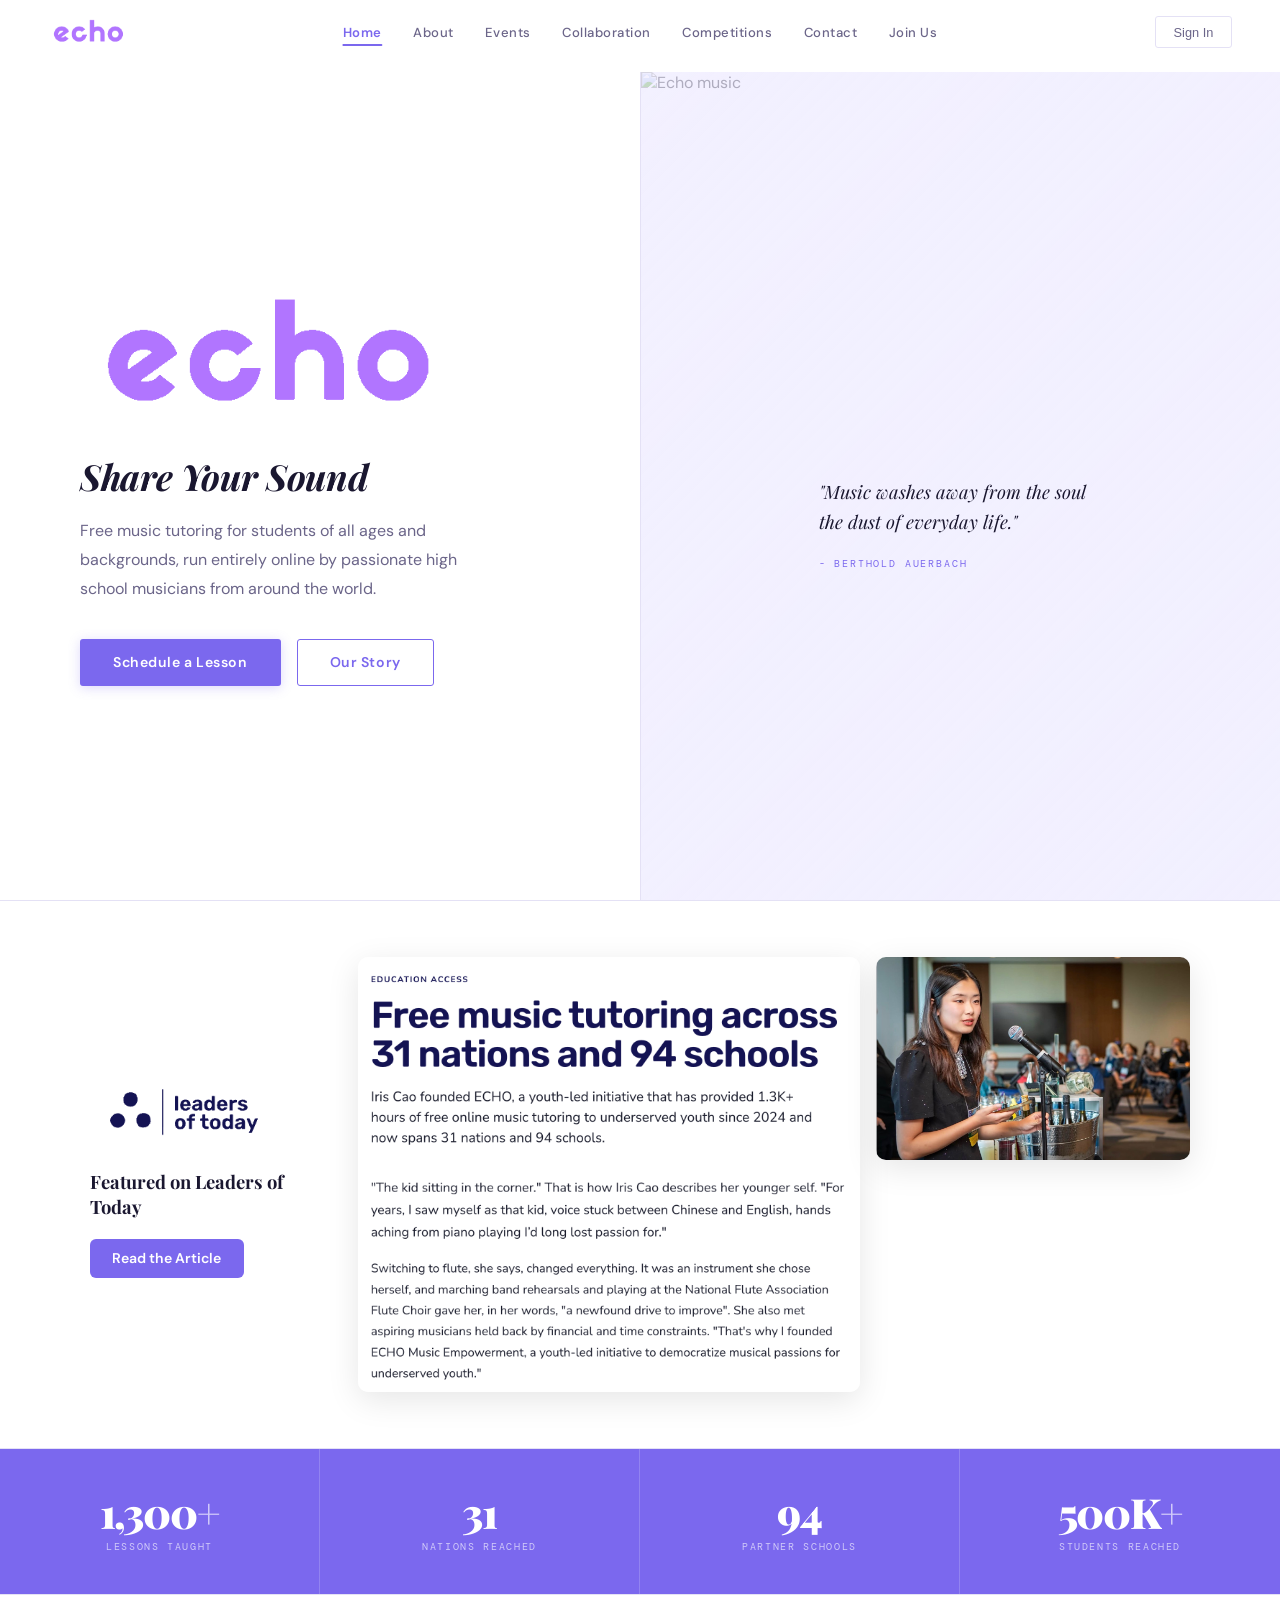
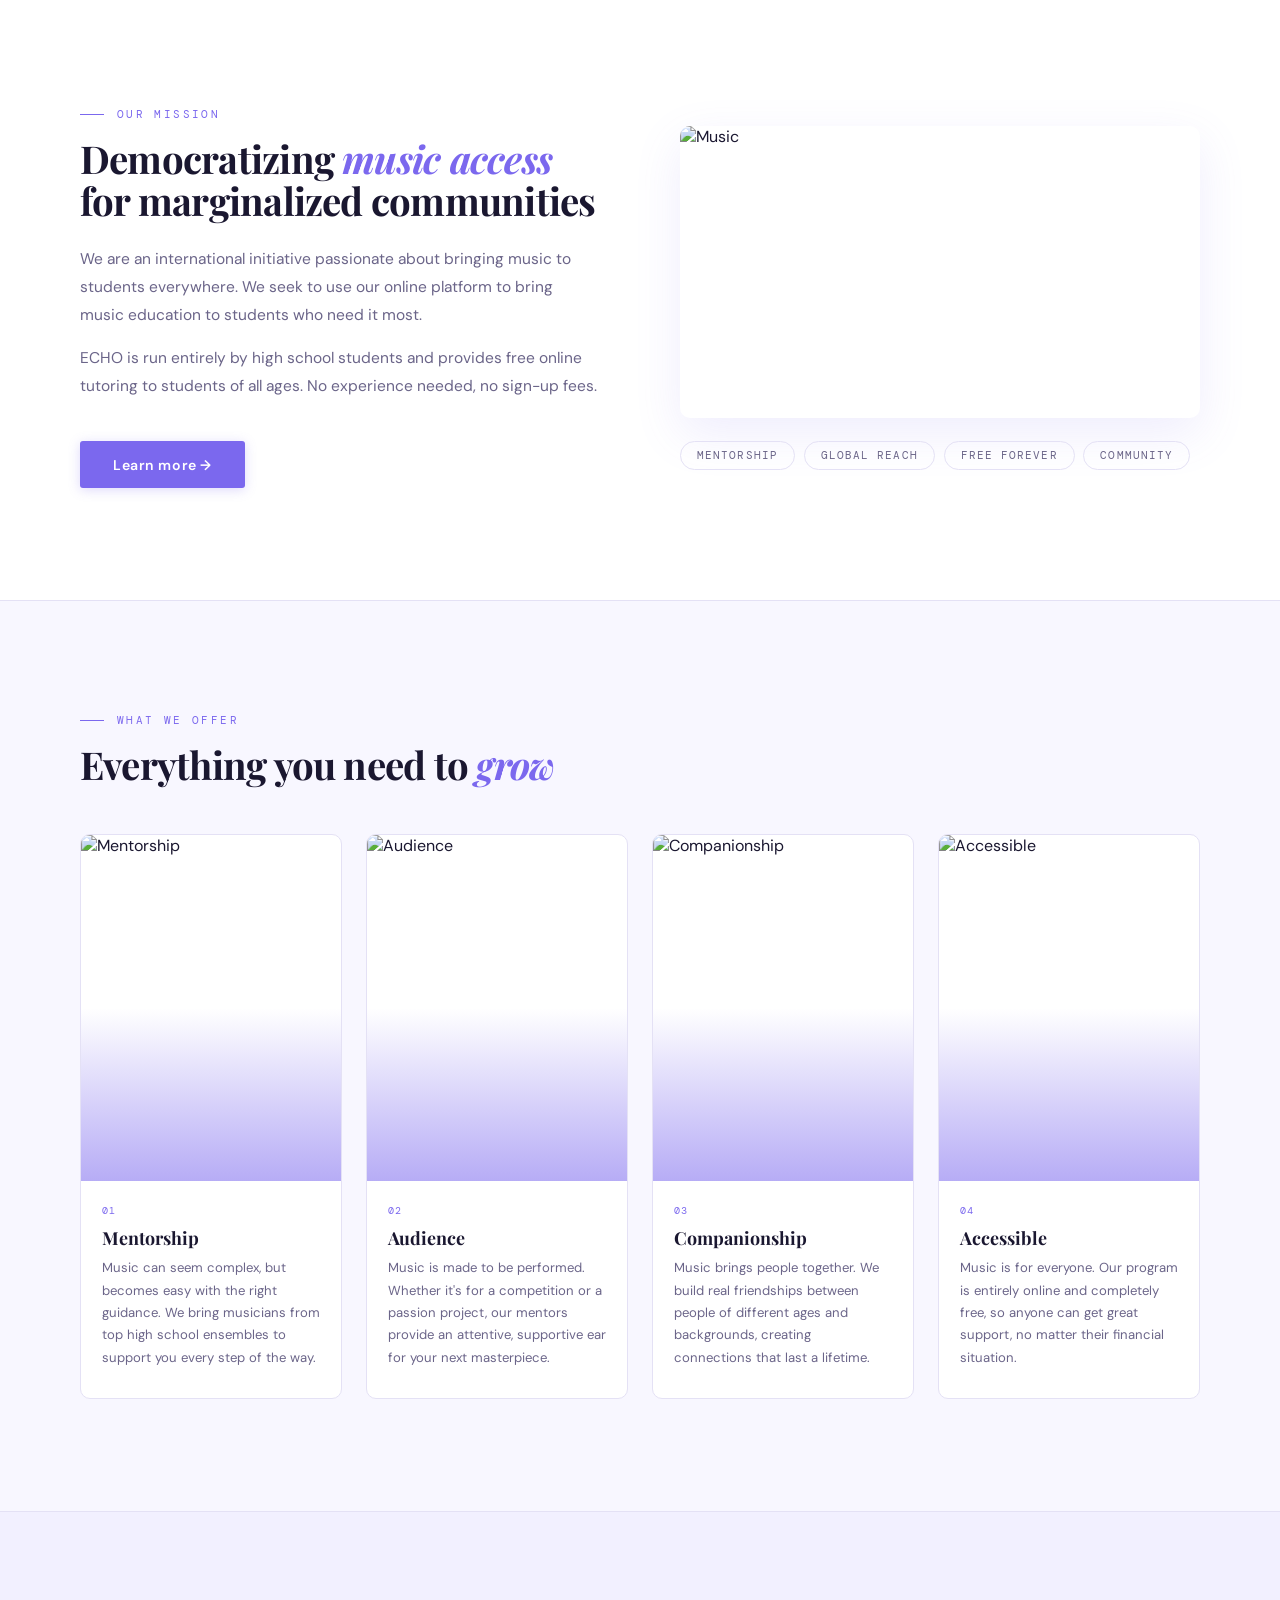
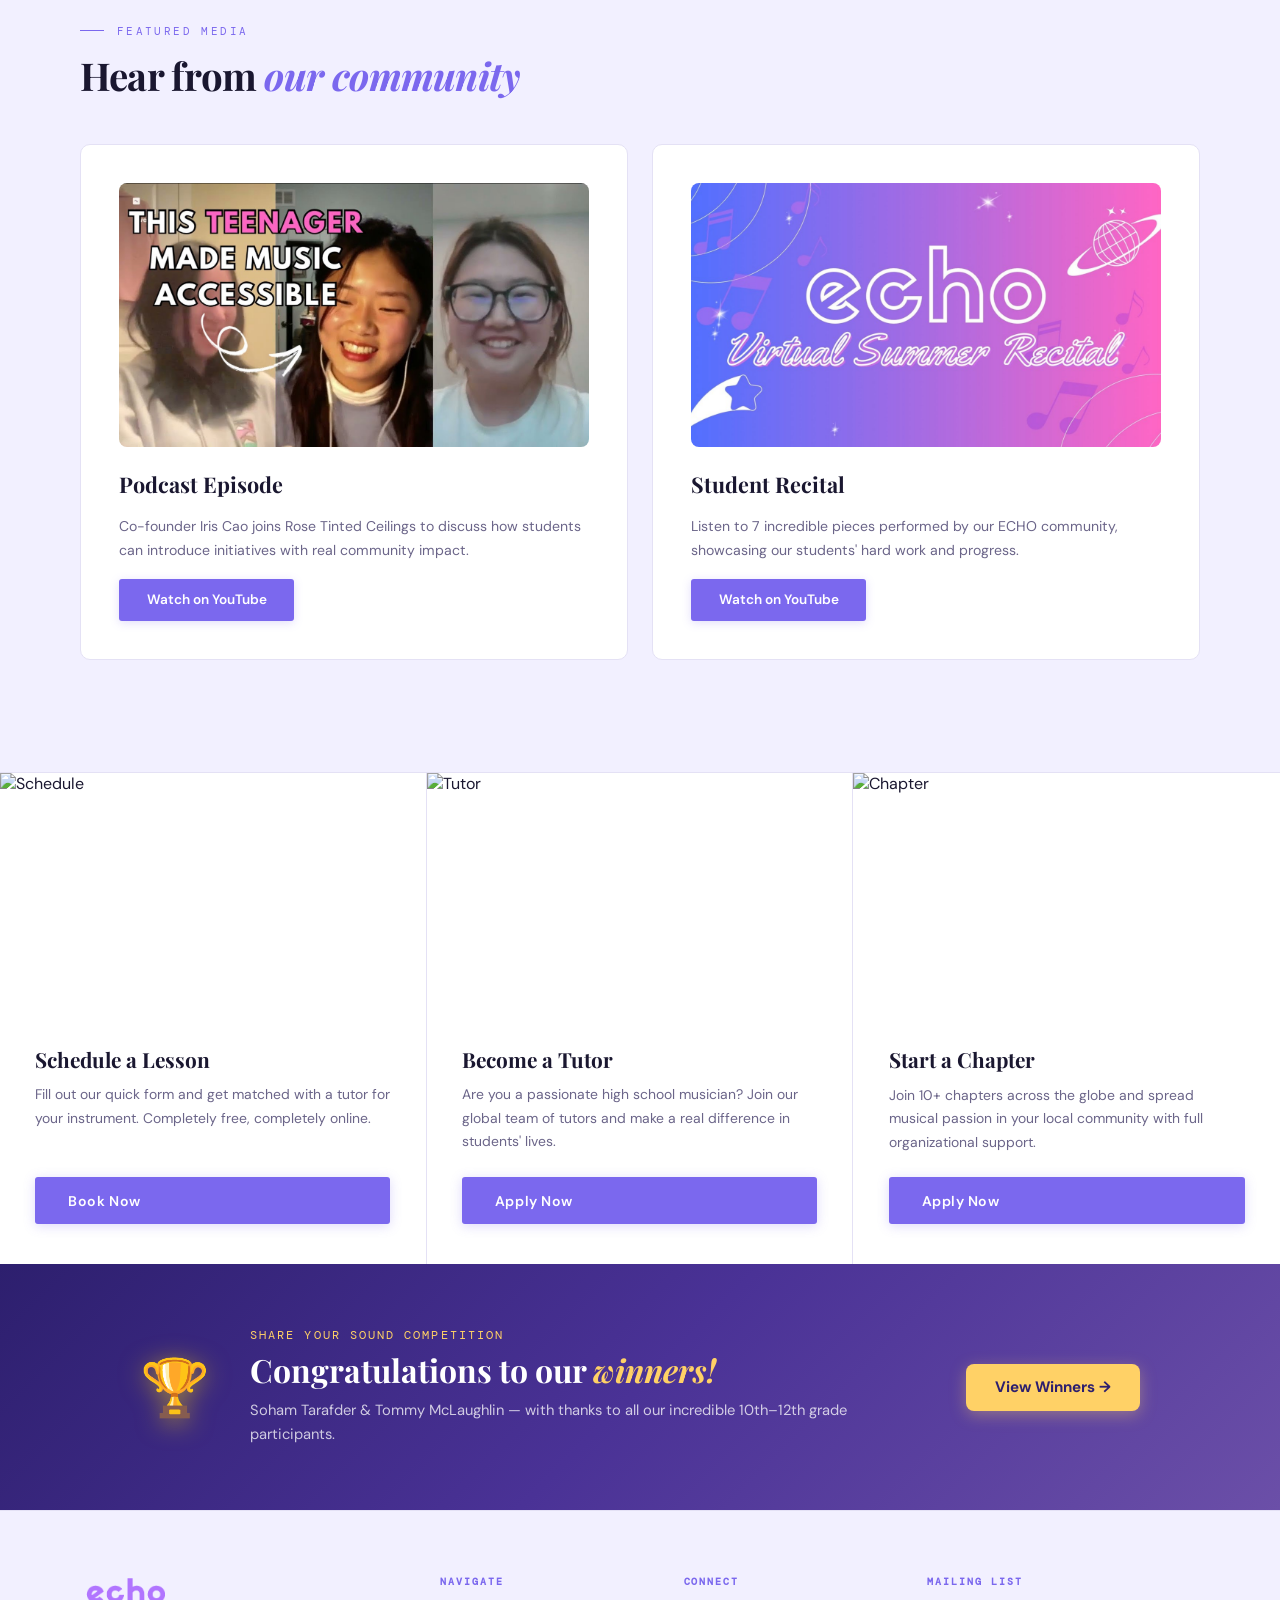
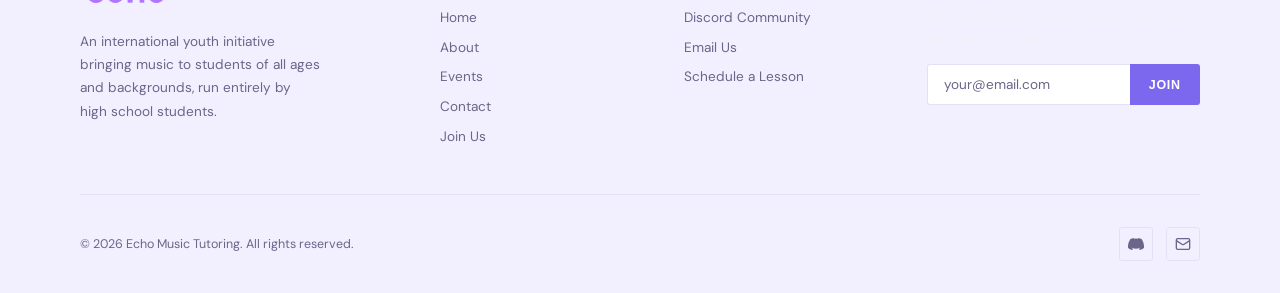
==== commit 2f395323: "add LOT section, judge cards, media thumbnails" ====
--- a/index.html
+++ b/index.html
@@ -11,7 +11,7 @@
     <link rel="preconnect" href="https://fonts.googleapis.com" />
     <link rel="preconnect" href="https://fonts.gstatic.com" crossorigin />
     <link href="https://fonts.googleapis.com/css2?family=DM+Mono:ital,wght@0,300;0,400;0,500;1,300;1,400;1,500&family=DM+Sans:ital,opsz,wght@0,9..40,100..1000;1,9..40,100..1000&family=Playfair+Display:ital,wght@0,400..900;1,400..900&display=swap" rel="stylesheet" />
-    <link rel="stylesheet" href="./static/css/main.62d08192.css">
+    <link rel="stylesheet" href="./static/css/main.cc8445ad.css">
     <title>ECHO – Share Your Sound</title>
   </head>
   <body>
--- a/static/css/main.cc8445ad.css
+++ b/static/css/main.cc8445ad.css
@@ -0,0 +1,2 @@
+@import url(https://fonts.googleapis.com/css2?family=Playfair+Display:ital,wght@0,400;0,700;0,900;1,400;1,700&family=DM+Sans:opsz,wght@9..40,300;9..40,400;9..40,500;9..40,600&family=DM+Mono:wght@400;500&display=swap);:root{--purple:#7b68ee;--purple-light:#a394f5;--purple-dark:#5a4fd4;--purple-xlight:#ede9fd;--purple-pale:#f5f3ff;--bg:#fff;--bg-alt:#f8f7ff;--bg-soft:#f2f0ff;--card-bg:#fff;--border:#e4e1f5;--border-soft:#ede9fd;--ink:#1a1730;--muted:#6b6589;--sage:#5b9e72;--amber:#d4854a;--cream:#fff;--warm:#f5f3ff;--deep:#1a1730;--echo-purple:#7b68ee}*,:after,:before{box-sizing:border-box;margin:0;padding:0}html{scroll-behavior:smooth}body{background:#fff;background:var(--bg);color:#1a1730;color:var(--ink);font-family:DM Sans,sans-serif;overflow-x:hidden}::-webkit-scrollbar{width:5px}::-webkit-scrollbar-track{background:#fff;background:var(--bg)}::-webkit-scrollbar-thumb{background:#a394f5;background:var(--purple-light);border-radius:3px}::-webkit-scrollbar-thumb:hover{background:#7b68ee;background:var(--purple)}.navbar{align-items:center;backdrop-filter:blur(18px) saturate(1.6);-webkit-backdrop-filter:blur(18px) saturate(1.6);background:#ffffffeb;border-bottom:1px solid #0000;display:flex;justify-content:space-between;left:0;padding:1rem 3rem;position:fixed;right:0;top:0;transition:padding .3s,border-color .3s,box-shadow .3s;z-index:800}.navbar--scrolled{border-color:var(--border);box-shadow:0 2px 24px #7b68ee14;padding:.65rem 3rem}.nav-logo{align-items:center;background:none;border:none;cursor:pointer;display:flex;padding:0}.nav-logo-img{filter:brightness(0) saturate(100%) invert(46%) sepia(98%) saturate(500%) hue-rotate(220deg) brightness(100%);height:30px;transition:opacity .2s;width:auto}.nav-logo:hover .nav-logo-img{opacity:.75}.nav-links{display:flex;gap:.15rem;left:50%;list-style:none;position:absolute;transform:translateX(-50%)}.nav-link{background:none;border:none;border-radius:3px;color:var(--muted);cursor:pointer;font-family:DM Sans,sans-serif;font-size:.82rem;font-weight:500;letter-spacing:.04em;padding:.45rem .9rem;position:relative;transition:color .18s,background .18s}.nav-link:after{background:var(--purple);border-radius:1px;bottom:2px;content:"";height:1.5px;left:.9rem;position:absolute;right:.9rem;transform:scaleX(0);transform-origin:right;transition:transform .22s ease}.nav-link:hover{background:var(--purple-pale);color:var(--ink)}.nav-link:hover:after{transform:scaleX(1);transform-origin:left}.nav-link--active{color:var(--purple);font-weight:600}.nav-link--active:after{transform:scaleX(1)}.nav-right{align-items:center;display:flex;gap:.75rem}.nav-signin-btn{background:#0000;border:1.5px solid var(--border);border-radius:3px;color:var(--muted);cursor:pointer;font-size:.8rem;font-weight:500;padding:.48rem 1.1rem;transition:all .18s}.nav-signin-btn:hover{background:var(--purple-pale);border-color:var(--purple);color:var(--purple)}.user-menu-wrapper{position:relative}.user-avatar-btn{background:none;border:none;cursor:pointer;padding:0}.user-avatar{align-items:center;background:var(--purple);border:2px solid var(--purple-xlight);border-radius:50%;color:#fff;display:flex;font-size:.78rem;font-weight:700;height:34px;justify-content:center;transition:box-shadow .18s;width:34px}.user-avatar-btn:hover .user-avatar{box-shadow:0 0 0 3px #7b68ee33}.user-dropdown{background:#fff;border:1.5px solid var(--border);border-radius:8px;box-shadow:0 8px 32px #7b68ee1f;min-width:200px;overflow:hidden;position:absolute;right:0;top:calc(100% + .6rem);z-index:900}.user-dropdown-header{background:var(--bg-soft);border-bottom:1px solid var(--border);padding:1rem 1.2rem}.user-dropdown-name{color:var(--ink);font-size:.9rem;font-weight:600}.user-dropdown-email{color:var(--muted);font-size:.76rem;margin-top:.15rem;overflow:hidden;text-overflow:ellipsis;white-space:nowrap}.user-dropdown-item{background:none;border:none;color:var(--muted);cursor:pointer;display:block;font-family:DM Sans,sans-serif;font-size:.88rem;padding:.8rem 1.2rem;text-align:left;transition:background .15s,color .15s;width:100%}.user-dropdown-item:hover{background:var(--purple-pale);color:var(--purple)}.nav-hamburger{background:none;border:none;border-radius:4px;cursor:pointer;display:none;flex-direction:column;gap:5px;justify-content:center;padding:6px;transition:background .18s}.nav-hamburger:hover{background:var(--purple-pale)}.bar{background:var(--ink);border-radius:1px;display:block;height:2px;transition:transform .25s ease,opacity .2s ease;width:22px}.mobile-menu-overlay{align-items:stretch;display:flex;inset:0;justify-content:flex-end;opacity:0;position:fixed;transition:opacity .3s ease,visibility .3s ease;visibility:hidden;z-index:1000}.mobile-menu-overlay--open{opacity:1;visibility:visible}.mobile-menu-backdrop{backdrop-filter:blur(4px);-webkit-backdrop-filter:blur(4px);background:#1a173073;cursor:pointer;flex:1 1}.mobile-menu-panel{background:#fff;box-shadow:-8px 0 48px #7b68ee33;display:flex;flex-direction:column;max-width:320px;overflow-y:auto;padding:0;position:relative;transform:translateX(100%);transition:transform .35s cubic-bezier(.4,0,.2,1);width:75vw}.mobile-menu-overlay--open .mobile-menu-panel{transform:translateX(0)}.mobile-menu-header{align-items:center;border-bottom:1px solid var(--border);display:flex;justify-content:space-between;padding:1.4rem 1.5rem}.mobile-menu-logo{filter:brightness(0) saturate(100%) invert(46%) sepia(98%) saturate(500%) hue-rotate(220deg) brightness(100%);height:24px;width:auto}.mobile-menu-close{align-items:center;background:none;border:none;border-radius:50%;color:var(--muted);cursor:pointer;display:flex;font-size:1.1rem;height:36px;justify-content:center;transition:background .18s,color .18s;width:36px}.mobile-menu-close:hover{background:var(--purple-pale);color:var(--purple)}.mobile-menu-links{display:flex;flex:1 1;flex-direction:column;padding:1.2rem 0}.mobile-nav-link{background:none;border:none;color:var(--ink);cursor:pointer;display:block;font-family:Playfair Display,serif;font-size:1.55rem;font-weight:700;letter-spacing:-.01em;padding:.75rem 1.8rem;text-align:left;text-decoration:none;transition:color .18s,background .18s;width:100%}.mobile-nav-link:hover{background:var(--purple-pale);color:var(--purple)}.mobile-nav-link--active{color:var(--purple)}.mobile-menu-divider{background:var(--border);height:1px;margin:.6rem 1.8rem}.mobile-menu-footer{border-top:1px solid var(--border);padding:1.2rem 1.8rem 2rem}.mobile-auth-btn{align-items:center;background:var(--purple);border:none;border-radius:6px;color:#fff;cursor:pointer;display:flex;font-family:DM Sans,sans-serif;font-size:.9rem;font-weight:600;gap:.6rem;justify-content:center;padding:.75rem 1.4rem;transition:background .18s;width:100%}.mobile-auth-btn:hover{background:var(--purple-dark)}@media (max-width:900px){.navbar{padding:1rem 1.5rem}.navbar--scrolled{padding:.65rem 1.5rem}.nav-links,.nav-signin-btn,.user-menu-wrapper{display:none}.nav-hamburger{display:flex}}.fade-up{transform:translateY(28px);transition:opacity .6s ease,transform .6s ease}.hero{display:grid;grid-template-columns:1fr 1fr;min-height:100vh;overflow:hidden;padding-top:72px}.hero,.hero-content{background:var(--bg)}.hero-content{align-items:flex-start;display:flex;flex-direction:column;justify-content:center;padding:4rem 4rem 4rem 5rem}.hero-logo-wrap{margin-bottom:1.8rem}.hero-logo-img{display:block;filter:brightness(0) saturate(100%) invert(46%) sepia(98%) saturate(500%) hue-rotate(220deg) brightness(100%);height:clamp(80px,13vw,140px);width:auto}.hero-tagline{color:var(--ink);font-family:Playfair Display,serif;font-size:clamp(1.4rem,2.8vw,2.4rem);font-style:italic;font-weight:700;letter-spacing:-.01em;line-height:1.2;margin-bottom:1.2rem}.hero-sub{color:var(--muted);font-size:1rem;line-height:1.8;margin-bottom:2.2rem;max-width:420px}.hero-btns{display:flex;flex-wrap:wrap;gap:1rem}.hero-right{align-items:stretch;background:var(--bg-soft);border-left:1px solid var(--border);display:flex;overflow:hidden;position:relative}.hero-img-frame{inset:0;position:absolute}.hero-img{height:100%;mix-blend-mode:multiply;object-fit:cover;object-position:center;opacity:.55;width:100%}.hero-img-overlay{background:linear-gradient(135deg,#f3f1ff73,#f3f1ff1a);inset:0;position:absolute}.hero-quote-card{margin:auto;max-width:380px;padding:3rem;position:relative;z-index:2}.hero-soundwave{align-items:flex-end;display:flex;gap:4px;height:48px;margin-bottom:1.8rem}.wave-bar{animation:wave 1.4s ease-in-out infinite;background:var(--purple);border-radius:2px;width:4px}@keyframes wave{0%,to{height:5px;opacity:.25}50%{height:42px;opacity:1}}.hero-quote-card blockquote{color:var(--ink);font-family:Playfair Display,serif;font-size:1.15rem;font-style:italic;line-height:1.6;margin-bottom:.9rem}.hero-quote-card cite{color:var(--purple);font-family:DM Mono,monospace;font-size:.64rem;font-style:normal;letter-spacing:.18em;text-transform:uppercase}.stats-bar{background:var(--purple);display:grid;grid-template-columns:repeat(4,1fr)}.stat-item{border-right:1px solid #ffffff2e;padding:2.6rem 2rem;text-align:center;transition:background .2s}.stat-item:last-child{border-right:none}.stat-item:hover{background:#ffffff14}.stat-num{color:#fff;font-family:Playfair Display,serif;font-size:2.6rem;font-weight:900;letter-spacing:-.03em;line-height:1}.stat-label,.stat-num span{color:#ffffffa6}.stat-label{font-family:DM Mono,monospace;font-size:.64rem;letter-spacing:.16em;margin-top:.45rem;text-transform:uppercase}.mission-section{grid-gap:5rem;align-items:center;background:var(--bg);border-bottom:1px solid var(--border);border-top:1px solid var(--border);display:grid;gap:5rem;grid-template-columns:1fr 1fr;padding:7rem 5rem}.mission-text p{color:var(--muted);font-size:.97rem;line-height:1.8;margin-bottom:1rem}.mission-visual{display:flex;flex-direction:column;gap:1.4rem}.mission-img-wrap{aspect-ratio:16/9;border-radius:10px;box-shadow:0 16px 48px #7b68ee1f;overflow:hidden;width:100%}.mission-img{height:100%;object-fit:cover;width:100%}.mission-pillars{display:flex;flex-wrap:wrap;gap:.55rem}.mission-pill{border:1.5px solid var(--border);border-radius:20px;color:var(--muted);cursor:default;font-family:DM Mono,monospace;font-size:.68rem;letter-spacing:.1em;padding:.42rem 1rem;text-transform:uppercase;transition:all .18s}.mission-pill:hover{background:var(--purple-pale);border-color:var(--purple);color:var(--purple)}.offerings-section{background:var(--bg-alt);padding:7rem 5rem}.offerings-grid{grid-gap:1.5rem;display:grid;gap:1.5rem;grid-template-columns:repeat(4,1fr);margin-top:3rem}.offering-card{background:var(--bg);border:1.5px solid var(--border);border-radius:10px;display:flex;flex-direction:column;overflow:hidden;transition:transform .22s,box-shadow .22s,border-color .22s}.offering-card:hover{border-color:var(--purple);box-shadow:0 16px 48px #7b68ee24;transform:translateY(-6px)}.offering-img-wrap{aspect-ratio:3/4;overflow:hidden;position:relative;width:100%}.offering-img{height:100%;object-fit:cover;object-position:center top;transition:transform .5s ease;width:100%}.offering-card:hover .offering-img{transform:scale(1.05)}.offering-img-overlay{background:linear-gradient(0deg,#7b68ee8c 0,#0000 50%);inset:0;position:absolute}.offering-body{flex:1 1;padding:1.4rem 1.3rem 1.8rem}.offering-num{color:var(--purple);font-family:DM Mono,monospace;font-size:.62rem;letter-spacing:.15em;margin-bottom:.55rem}.offering-title{color:var(--ink);font-family:Playfair Display,serif;font-size:1.12rem;font-weight:700;margin-bottom:.55rem}.offering-desc{color:var(--muted);font-size:.82rem;line-height:1.7}.media-section{background:var(--bg-soft);border-top:1px solid var(--border);padding:7rem 5rem}.media-grid{grid-gap:1.5rem;display:grid;gap:1.5rem;grid-template-columns:1fr 1fr;margin-top:3rem}.media-card{background:var(--bg);border:1.5px solid var(--border);border-radius:10px;display:flex;flex-direction:column;gap:1rem;padding:2.4rem;transition:border-color .22s,box-shadow .22s}.media-card:hover{border-color:var(--purple);box-shadow:0 8px 32px #7b68ee1a}.media-card-icon{align-items:center;background:var(--purple);border-radius:50%;color:#fff;display:flex;font-size:1rem;height:46px;justify-content:center;width:46px}.media-card-thumb-wrap{aspect-ratio:16/9;background:#000;border-radius:8px;margin-bottom:.4rem;overflow:hidden;position:relative;width:100%}.media-card-thumb{display:block;height:100%;object-fit:cover;transition:transform .3s;width:100%}.media-card-thumb-wrap:hover .media-card-thumb{transform:scale(1.03)}.media-card-play{align-items:center;background:#00000047;color:#fff;display:flex;font-size:1.5rem;inset:0;justify-content:center;opacity:0;pointer-events:none;position:absolute;transition:opacity .2s}.media-card-thumb-wrap:hover .media-card-play{opacity:1}.media-card h3{color:var(--ink);font-family:Playfair Display,serif;font-size:1.35rem;font-weight:700}.media-card p{color:var(--muted);flex:1 1;font-size:.88rem;line-height:1.75}.btn-light{align-items:center;align-self:flex-start;background:var(--purple);border:none;border-radius:3px;box-shadow:0 2px 10px #7b68ee38;color:#fff;cursor:pointer;display:inline-flex;font-family:DM Sans,sans-serif;font-size:.85rem;font-weight:600;gap:.5rem;padding:.78rem 1.7rem;text-decoration:none;transition:background .18s,transform .14s}.btn-light:hover{background:var(--purple-dark);transform:translateY(-1px)}.cta-strip{border-top:1px solid var(--border);display:grid;grid-template-columns:repeat(3,1fr)}.cta-block{background:var(--bg);border-right:1px solid var(--border);display:flex;flex-direction:column;overflow:hidden;transition:box-shadow .22s}.cta-block:last-child{border-right:none}.cta-block:hover{box-shadow:0 8px 32px #7b68ee14}.cta-block-img-wrap{aspect-ratio:16/9;overflow:hidden;width:100%}.cta-block-img{height:100%;object-fit:cover;transition:transform .5s ease;width:100%}.cta-block:hover .cta-block-img{transform:scale(1.04)}.cta-block-body{display:flex;flex:1 1;flex-direction:column;padding:2rem 2.2rem 2.5rem}.cta-block-body h3{color:var(--ink);font-family:Playfair Display,serif;font-size:1.3rem;font-weight:700;margin-bottom:.65rem}.cta-block-body p{color:var(--muted);flex:1 1;font-size:.87rem;line-height:1.7;margin-bottom:1.4rem}@media (max-width:1100px){.offerings-grid{grid-template-columns:repeat(2,1fr)}.mission-section{gap:3rem}.media-section,.mission-section,.offerings-section{padding:5rem 2.5rem}}@media (max-width:900px){.hero{grid-template-columns:1fr;min-height:auto}.hero-content{align-items:center;padding:6rem 2.5rem 3rem;text-align:center}.hero-sub{max-width:100%}.hero-btns{justify-content:center}.hero-right{min-height:280px}.stats-bar{grid-template-columns:repeat(2,1fr)}.cta-strip,.mission-section{grid-template-columns:1fr}.cta-block{border-bottom:1px solid var(--border);border-right:none}.media-grid{grid-template-columns:1fr}}@media (max-width:640px){.hero-content{padding:5.5rem 1.5rem 2.5rem}.hero-logo-img{height:80px}.offerings-grid{grid-template-columns:1fr}.media-section,.mission-section,.offerings-section{padding:4rem 1.5rem}}.partners-section{background:var(--bg);border-top:1px solid var(--border);padding:6rem 5rem}.partners-grid{grid-gap:1.4rem;display:grid;gap:1.4rem;grid-template-columns:repeat(4,1fr);margin-top:3rem}.partner-card{background:var(--bg-alt);border:1.5px solid var(--border);border-radius:10px;padding:2rem 1.6rem;text-align:center;transition:transform .22s,box-shadow .22s,border-color .22s}.partner-card:hover{border-color:var(--purple);box-shadow:0 12px 36px #7b68ee21;transform:translateY(-5px)}.partner-icon{font-size:2.4rem;margin-bottom:1rem}.partner-name{color:var(--ink);font-family:Playfair Display,serif;font-size:1rem;font-weight:700;line-height:1.3;margin-bottom:.65rem}.partner-desc{color:var(--muted);font-size:.83rem;line-height:1.7}@media (max-width:1100px){.partners-section{padding:5rem 2.5rem}.partners-grid{grid-template-columns:repeat(2,1fr)}}@media (max-width:640px){.partners-section{padding:3.5rem 1.5rem}.partners-grid{grid-template-columns:1fr}}.lot-section{background:#fff;border-bottom:1px solid var(--border);border-top:1px solid var(--border);padding:3.5rem 2rem}.lot-section-inner{grid-gap:3rem;align-items:center;display:grid;gap:3rem;grid-template-columns:220px 1fr;margin:0 auto;max-width:1100px}.lot-left-col{align-items:flex-start;display:flex;flex-direction:column;gap:1.2rem}.lot-logo-img{display:block;height:auto;width:180px}.lot-label{color:var(--ink);font-family:Playfair Display,serif;font-size:1.15rem;font-weight:700;line-height:1.35;margin:0}.lot-article-btn{background:var(--purple);border-radius:6px;color:#fff;display:inline-block;font-family:DM Sans,sans-serif;font-size:.88rem;font-weight:600;padding:.65rem 1.4rem;text-decoration:none;transition:opacity .2s,transform .2s;white-space:nowrap}.lot-article-btn:hover{opacity:.88;transform:translateY(-1px)}.lot-images-col{grid-gap:1rem;align-items:start;display:grid;gap:1rem;grid-template-columns:1.6fr 1fr}.lot-feature-img,.lot-iris-img{border-radius:10px;box-shadow:0 8px 32px #0000001a;display:block;height:auto;width:100%}@media (max-width:900px){.lot-section-inner{gap:2rem;grid-template-columns:1fr}.lot-left-col{align-items:center;text-align:center}.lot-images-col{grid-template-columns:1fr 1fr}}@media (max-width:540px){.lot-images-col{grid-template-columns:1fr}.lot-iris-img{aspect-ratio:16/9;object-position:top}}.comp-banner-section{background:linear-gradient(135deg,#2d1f6e,#4a3296 50%,#6b4fa8);padding:4rem 2rem}.comp-banner-inner{align-items:center;display:flex;flex-wrap:wrap;gap:2.5rem;margin:0 auto;max-width:1000px}.comp-banner-trophy{filter:drop-shadow(0 4px 12px rgba(255,215,0,.5));flex-shrink:0;font-size:3.5rem}.comp-banner-text{flex:1 1;min-width:220px}.comp-banner-label{color:#ffd166;font-family:DM Mono,monospace;font-size:.72rem;letter-spacing:.18em;margin-bottom:.5rem;text-transform:uppercase}.comp-banner-heading{color:#fff;font-family:Playfair Display,serif;font-size:clamp(1.4rem,2.8vw,2rem);font-weight:700;line-height:1.2;margin-bottom:.6rem}.comp-banner-heading em{color:#ffd166;font-style:italic}.comp-banner-sub{color:#ffffffbf;font-size:.92rem;line-height:1.6}.comp-banner-btn{background:#ffd166;border:none;border-radius:8px;box-shadow:0 4px 16px #ffd16659;color:#2d1f6e;cursor:pointer;flex-shrink:0;font-family:DM Sans,sans-serif;font-size:.95rem;font-weight:700;padding:.85rem 1.8rem;transition:transform .18s,box-shadow .18s;white-space:nowrap}.comp-banner-btn:hover{box-shadow:0 8px 24px #ffd16673;transform:translateY(-2px)}@media (max-width:700px){.comp-banner-inner{flex-direction:column;text-align:center}.comp-banner-trophy{font-size:2.8rem}}.about-hero{align-items:flex-end;background:var(--purple);display:flex;min-height:480px;overflow:hidden;padding-top:72px;position:relative}.about-hero-bg{inset:0;position:absolute}.about-hero-bgimg{height:100%;mix-blend-mode:overlay;object-fit:cover;object-position:center 35%;opacity:.2;width:100%}.about-hero-overlay{background:linear-gradient(0deg,#1a173099 0,#0000 60%);inset:0;position:absolute}.about-hero-content{padding:5rem 5rem 4rem;position:relative;z-index:2}.about-hero-content h1{color:#fff;font-family:Playfair Display,serif;font-size:clamp(3rem,5vw,5.5rem);font-weight:400;line-height:1}.about-hero-content h1 em{color:var(--purple-xlight);font-style:italic}.about-hero-content p{color:#ffffffd1;font-family:DM Sans,sans-serif;font-size:1.05rem;line-height:1.8;margin-top:1.2rem;max-width:520px}.story-section{grid-gap:5rem;align-items:start;background:var(--bg);display:grid;gap:5rem;grid-template-columns:1fr 1fr;padding:7rem 5rem}.story-left p{color:var(--muted);font-family:DM Sans,sans-serif;font-size:1rem;line-height:1.8;margin-bottom:1rem}.story-quote{background:var(--bg-soft);border-left:3px solid var(--purple);border-radius:0 8px 8px 0;color:var(--ink);font-family:Playfair Display,serif;font-size:1.15rem;font-style:italic;line-height:1.6;margin:2rem 0;padding:.8rem 1.4rem}.story-quote cite{color:var(--purple);display:block;font-family:DM Mono,monospace;font-size:.68rem;font-style:normal;font-weight:700;letter-spacing:.15em;margin-top:.6rem;text-transform:uppercase}.story-founders{display:flex;flex-direction:column;gap:1.2rem}.mission-highlight{background:var(--purple);padding:7rem 5rem}.mission-highlight-inner{margin:0 auto;max-width:700px;text-align:center}.mission-highlight-inner .section-tag{color:#ffffffbf;justify-content:center}.mission-highlight-inner .section-tag:before{display:none}.mission-h2-white{color:#fff!important;font-family:DM Mono,monospace;font-size:clamp(1.8rem,3vw,2.8rem);font-weight:800;letter-spacing:.03em;margin-bottom:1rem;text-transform:uppercase}.mission-h2-white em{-webkit-text-fill-color:unset!important;background:none!important;color:var(--purple-xlight)!important;font-style:italic}.mission-highlight-inner p{color:#fffc;font-family:DM Sans,sans-serif;font-size:1.05rem;line-height:1.85;margin-top:.5rem}.team-section{background:var(--bg-alt);padding:7rem 5rem}.team-intro{color:var(--muted);font-family:DM Sans,sans-serif;font-size:1rem;line-height:1.75;margin-bottom:3rem;max-width:600px}.team-grid{grid-gap:1.4rem;display:grid;gap:1.4rem;grid-template-columns:repeat(4,1fr)}.associates-section{background:var(--bg);border-top:1px solid var(--border);padding:5rem 5rem 7rem}.associates-grid{grid-gap:1.4rem;display:grid;gap:1.4rem;grid-template-columns:repeat(3,1fr);margin-top:3rem}.member-card{background:var(--bg);border:1.5px solid var(--border);border-radius:14px;overflow:hidden;transition:transform .22s,box-shadow .22s,border-color .22s}.member-card:hover{border-color:var(--purple);box-shadow:0 12px 36px #7b68ee24;transform:translateY(-5px)}.member-photo-wrap{aspect-ratio:3/4;background:var(--bg-soft);overflow:hidden;position:relative;width:100%}.member-photo{height:100%;object-fit:cover;object-position:center top;transition:transform .5s ease;width:100%}.member-card:hover .member-photo{transform:scale(1.04)}.member-photo-fallback{align-items:center;background:var(--bg-soft);color:var(--purple);display:flex;font-family:Playfair Display,serif;font-size:2.5rem;font-style:italic;font-weight:400;height:100%;justify-content:center;width:100%}.member-founder-ribbon{background:var(--purple);color:#fff;font-family:DM Mono,monospace;font-size:.55rem;font-weight:800;left:-30px;letter-spacing:.12em;padding:.28rem 2.5rem;position:absolute;text-transform:uppercase;top:14px;transform:rotate(-45deg);transform-origin:center;white-space:nowrap}.member-info{padding:1.1rem 1.2rem 1.4rem}.member-name{color:var(--ink);font-size:1rem;font-weight:800;letter-spacing:.03em;margin-bottom:.2rem}.member-name,.member-role{font-family:DM Mono,monospace;text-transform:uppercase}.member-role{color:var(--purple);font-size:.65rem;font-weight:700;letter-spacing:.1em;margin-bottom:.5rem}.member-bio{color:var(--muted);font-family:DM Sans,sans-serif;font-size:.88rem;line-height:1.65}.member-card--story{align-items:stretch;border-radius:12px;display:flex;flex-direction:row;overflow:hidden}.member-card--story:hover{transform:translateY(-3px)}.member-photo-wrap--story{aspect-ratio:unset;flex-shrink:0;height:130px;min-width:100px;width:100px}.member-card--story .member-info{display:flex;flex-direction:column;gap:.12rem;justify-content:center;padding:1rem 1.2rem}.member-founder-tag{background:var(--purple);border-radius:4px;color:#fff;display:inline-block;font-family:DM Mono,monospace;font-size:.6rem;font-weight:800;letter-spacing:.12em;margin-bottom:.3rem;padding:.18rem .55rem;text-transform:uppercase;width:fit-content}.member-card--story .member-name{font-size:.95rem}.member-card--story .member-role{font-size:.6rem;margin-bottom:.3rem}.member-card--story .member-bio{font-size:.82rem;line-height:1.55}.member-card--join{background:var(--gradient-subtle);border-color:var(--border)}.member-card--join:hover{border-color:var(--purple)}.member-join-photo-wrap{background:linear-gradient(135deg,var(--purple-xlight) 0,var(--bg-soft) 100%)}.member-join-icon{align-items:center;color:var(--purple);display:flex;font-size:3rem;height:100%;justify-content:center;opacity:.5;width:100%}.member-card--join .member-role{color:var(--muted)}.btn-join{align-items:center;background:var(--purple);border:none;border-radius:6px;color:#fff;cursor:pointer;display:inline-flex;font-family:DM Sans,sans-serif;font-size:.85rem;font-weight:700;gap:.4rem;margin-top:.8rem;padding:.6rem 1.2rem;transition:opacity .18s}.btn-join:hover{opacity:.85}@media (max-width:1200px){.team-grid{grid-template-columns:repeat(3,1fr)}}@media (max-width:1024px){.associates-section,.mission-highlight,.story-section,.team-section{padding:5rem 2.5rem}.about-hero-content{padding:4rem 2.5rem 3rem}.associates-grid{grid-template-columns:repeat(2,1fr)}}@media (max-width:768px){.story-section{gap:3rem;grid-template-columns:1fr}.team-grid{grid-template-columns:repeat(2,1fr)}}@media (max-width:480px){.about-hero-content{padding:3rem 1.5rem 2.5rem}.associates-section,.mission-highlight,.story-section,.team-section{padding:3.5rem 1.5rem}.associates-grid,.team-grid{gap:1rem;grid-template-columns:1fr 1fr}}.events-hero{align-items:flex-end;background:var(--purple);display:flex;min-height:380px;overflow:hidden;padding-top:72px;position:relative}.events-hero-bg{inset:0;position:absolute}.events-hero-bgimg{height:100%;mix-blend-mode:overlay;object-fit:cover;object-position:center 40%;opacity:.18;width:100%}.events-hero-overlay{background:linear-gradient(0deg,#1a173080 0,#0000 60%);inset:0;position:absolute}.events-hero-content{padding:5rem 5rem 4rem;position:relative;width:100%;z-index:2}.events-list{background:var(--bg);padding:4rem 5rem}.event-row{grid-gap:2.5rem;align-items:start;border-bottom:1px solid var(--border);display:grid;gap:2.5rem;grid-template-columns:90px 200px 1fr;padding:2.8rem 0;transition:transform .2s}.event-row:first-child{border-top:1px solid var(--border)}.event-row:hover{transform:translateX(5px)}.event-date-block{align-items:center;background:var(--purple);border-radius:10px;display:flex;flex-direction:column;flex-shrink:0;gap:.1rem;padding:1rem .8rem;text-align:center}.event-month{color:#fffc;font-family:DM Mono,monospace;font-size:.62rem;font-weight:700;letter-spacing:.2em;text-transform:uppercase}.event-day{color:#fff;font-family:Playfair Display,serif;font-size:2rem;font-weight:400;line-height:1}.event-year{color:#ffffff8c;font-family:DM Mono,monospace;font-size:.65rem}.event-img-wrap{border-radius:10px;flex-shrink:0;height:130px;overflow:hidden;width:200px}.event-img{height:100%;object-fit:cover;width:100%}.event-content{display:flex;flex-direction:column;gap:.65rem}.event-meta{align-items:center;display:flex;gap:1rem}.event-status{font-size:.68rem;letter-spacing:.15em}.event-featured-badge,.event-status{font-family:DM Mono,monospace;font-weight:700;text-transform:uppercase}.event-featured-badge{background:#7b68ee1a;border:1px solid #7b68ee40;border-radius:6px;color:var(--purple);font-size:.65rem;letter-spacing:.12em;padding:.22rem .7rem}.event-title{color:var(--ink);font-family:Playfair Display,serif;font-size:1.6rem;font-weight:400;line-height:1.2}.event-desc{color:var(--muted);font-family:DM Sans,sans-serif;font-size:.97rem;line-height:1.75;max-width:580px}.event-tags{display:flex;flex-wrap:wrap;gap:.5rem}.event-tag{border:1.5px solid var(--border);border-radius:6px;color:var(--muted);font-family:DM Mono,monospace;font-size:.68rem;font-weight:700;letter-spacing:.08em;padding:.28rem .8rem;text-transform:uppercase}.event-cta{align-self:flex-start;font-size:.9rem;padding:.68rem 1.5rem}.interview-cta{background:var(--bg-soft);border-top:1px solid var(--border);padding:7rem 5rem}.interview-cta-inner{grid-gap:5rem;align-items:center;display:grid;gap:5rem;grid-template-columns:1fr 1fr}.interview-left p{color:var(--muted);font-family:DM Sans,sans-serif;font-size:1rem;line-height:1.8;margin-top:.5rem}.interview-right{display:flex;flex-direction:column;gap:.9rem}.interview-benefit{align-items:flex-start;background:var(--bg);border:1.5px solid var(--border);border-left:3px solid var(--purple);border-radius:0 8px 8px 0;color:var(--muted);display:flex;font-family:DM Sans,sans-serif;font-size:.95rem;gap:1rem;line-height:1.6;padding:.9rem 1.2rem;transition:border-color .18s}.interview-benefit:hover{border-left-color:var(--purple-light)}.interview-diamond{color:var(--purple);flex-shrink:0;font-size:.48rem;margin-top:.4rem}@media (max-width:1024px){.events-list,.interview-cta{padding:3rem 2.5rem}.events-hero-content{padding:4rem 2.5rem 3rem}}@media (max-width:860px){.event-row{grid-template-columns:80px 1fr}.event-img-wrap{display:none}.interview-cta-inner{gap:2.5rem;grid-template-columns:1fr}}@media (max-width:640px){.events-list,.interview-cta{padding:2rem 1.5rem}.events-hero-content{padding:4rem 1.5rem 2.5rem}.event-row{grid-template-columns:1fr}.event-date-block{align-items:center;flex-direction:row;gap:.7rem;width:fit-content}}.past-events-section{background:var(--bg-alt);border-top:1px solid var(--border);padding:6rem 5rem}.past-events-intro{color:var(--muted);font-size:.97rem;line-height:1.75;margin-bottom:3rem;margin-top:.5rem;max-width:620px}.past-events-grid{grid-gap:1.6rem;display:grid;gap:1.6rem;grid-template-columns:repeat(3,1fr)}.past-event-card{background:var(--bg);border:1.5px solid var(--border);border-radius:10px;display:flex;flex-direction:column;overflow:hidden;transition:transform .22s,box-shadow .22s,border-color .22s}.past-event-card:hover{border-color:var(--purple);box-shadow:0 12px 36px #7b68ee21;transform:translateY(-4px)}.past-event-images{aspect-ratio:4/3;background:var(--bg-soft);overflow:hidden;width:100%}.past-event-img{display:block;height:100%;object-fit:cover;object-position:center top;width:100%}.past-event-images--multi{grid-gap:2px;display:grid;gap:2px;grid-template-columns:repeat(2,1fr)}.past-event-images--multi .past-event-img{aspect-ratio:1/1;height:100%}.past-event-images--multi .past-event-img:first-child{aspect-ratio:2/1;grid-column:span 2}.past-event-body{display:flex;flex:1 1;flex-direction:column;gap:.6rem;padding:1.4rem 1.4rem 1.7rem}.past-event-date{color:var(--purple);font-family:DM Mono,monospace;font-size:.65rem;letter-spacing:.15em;text-transform:uppercase}.past-event-title{color:var(--ink);font-family:Playfair Display,serif;font-size:1.18rem;font-weight:700;line-height:1.3}.past-event-desc{color:var(--muted);flex:1 1;font-size:.85rem;line-height:1.7}@media (max-width:1100px){.past-events-section{padding:5rem 2.5rem}.past-events-grid{grid-template-columns:repeat(2,1fr)}}@media (max-width:640px){.past-events-section{padding:3.5rem 1.5rem}.past-events-grid{gap:1.2rem;grid-template-columns:1fr}.past-event-images--multi .past-event-img:first-child{grid-column:span 2}}.past-event-images--contain{aspect-ratio:3/4;background:#fff}.past-event-images--contain.past-event-images--multi{background:var(--border);gap:4px;grid-template-columns:repeat(2,1fr)}.past-event-images--contain .past-event-img{aspect-ratio:auto;background:#fff;height:100%;object-fit:contain;width:100%}.past-event-images--contain.past-event-images--multi .past-event-img:first-child{aspect-ratio:auto;grid-column:span 1}@media (max-width:640px){.past-event-images--contain.past-event-images--multi{aspect-ratio:auto;grid-template-columns:1fr}.past-event-images--contain.past-event-images--multi .past-event-img{aspect-ratio:4/3}}.contact-layout{display:grid;grid-template-columns:1fr 1fr;min-height:calc(100vh - 72px);padding-top:72px}.contact-left{align-items:center;background:var(--purple);display:flex;overflow:hidden;position:relative}.contact-left-bg{inset:0;position:absolute}.contact-bg-img{height:100%;object-fit:cover;opacity:.1;width:100%}.contact-bg-overlay{background:linear-gradient(135deg,#1a173059,#0000);inset:0;position:absolute}.contact-left-content{padding:5rem 4rem;position:relative;z-index:2}.contact-ghost-text{bottom:-3rem;color:#ffffff14;font-family:Playfair Display,serif;font-size:clamp(6rem,12vw,12rem);font-weight:400;left:-1rem;line-height:1;pointer-events:none;position:absolute;-webkit-user-select:none;user-select:none}.contact-left-content>.section-tag{color:#fffc}.contact-left-content>.section-tag:before{background:#ffffff80}.contact-h1{color:#fff;font-family:Playfair Display,serif;font-size:clamp(2.4rem,4vw,4rem);font-weight:400;line-height:1.05;margin:1rem 0 1.2rem}.contact-h1 em{color:var(--purple-xlight);font-style:italic}.contact-left-content>p{color:#fffc;font-family:DM Sans,sans-serif;font-size:1rem;line-height:1.8;margin-bottom:2.5rem;max-width:360px}.contact-info-list{display:flex;flex-direction:column}.contact-info-item{align-items:flex-start;border-bottom:1px solid #ffffff26;display:flex;gap:1.2rem;padding:1rem 0}.contact-info-item:last-child{border-bottom:none}.contact-info-icon{flex-shrink:0;font-size:1rem;margin-top:.1rem}.contact-info-label{color:#ffffffa6;font-family:DM Mono,monospace;font-size:.65rem;font-weight:800;letter-spacing:.15em;margin-bottom:.2rem;text-transform:uppercase}.contact-info-value{color:#fff;font-family:DM Sans,sans-serif;font-size:.95rem}.contact-info-link{color:#fff;text-decoration:none;transition:opacity .18s}.contact-info-link:hover{opacity:.75}.contact-right{background:var(--bg);overflow-y:auto;padding:5rem 4.5rem}.contact-form-title{color:var(--ink);font-family:Playfair Display,serif;font-size:2.2rem;font-weight:400;margin-bottom:.4rem}.contact-form-sub{color:var(--muted);font-family:DM Sans,sans-serif;font-size:1rem;margin-bottom:2.5rem}.contact-form{display:flex;flex-direction:column;gap:1.2rem}.form-row-2{grid-gap:1rem;display:grid;gap:1rem;grid-template-columns:1fr 1fr}.form-err{color:#c0392b;font-family:DM Sans,sans-serif;font-size:.8rem;margin-top:.2rem}.contact-submit{font-size:.95rem;justify-content:center;margin-top:.5rem;padding:1rem;width:100%}.contact-spinner{animation:spin .7s linear infinite;border:2px solid #ffffff59;border-radius:50%;border-top-color:#fff;height:14px;width:14px}.contact-success{align-items:center;display:flex;flex-direction:column;gap:.8rem;padding:4rem 2rem;text-align:center}.contact-success-icon{align-items:center;background:var(--purple);border-radius:50%;color:#fff;display:flex;font-size:1.5rem;height:64px;justify-content:center;margin-bottom:.5rem;width:64px}.contact-success h3{color:var(--ink);font-family:Playfair Display,serif;font-size:1.8rem;font-weight:400}.contact-success p{color:var(--muted);font-family:DM Sans,sans-serif;font-size:1rem;line-height:1.7;max-width:320px}@media (max-width:900px){.contact-layout{grid-template-columns:1fr}.contact-left{min-height:50vh}.contact-left-content,.contact-right{padding:3.5rem 2.5rem}}@media (max-width:480px){.form-row-2{grid-template-columns:1fr}.contact-left-content,.contact-right{padding:2.5rem 1.5rem}}.join-hero{align-items:center;background:var(--purple);border-bottom:1px solid var(--border);display:flex;flex-direction:column;overflow:hidden;padding:calc(72px + 4rem) 5rem 6rem;position:relative;text-align:center}.join-hero-title{color:#fff;font-family:Playfair Display,serif;font-size:clamp(2.8rem,5vw,5rem);font-weight:400;line-height:.95;margin:1rem 0 1.5rem}.join-hero-title em{color:var(--purple-xlight);font-style:italic}.join-hero-sub{color:#ffffffd9;font-family:DM Sans,sans-serif;font-size:1.05rem;line-height:1.8;margin-bottom:2.5rem;max-width:520px}.join-hero-btns{display:flex;flex-wrap:wrap;gap:1rem;justify-content:center}.join-cta-btn{background:#fff!important;box-shadow:0 4px 20px #00000026!important;color:var(--violet)!important;font-size:1.05rem;padding:1rem 2.4rem}.join-cta-btn:hover{background:var(--purple-xlight)!important;color:var(--ink)!important}.join-form-note{color:#ffffffb3;font-family:DM Sans,sans-serif;font-size:.9rem;margin-top:1.4rem}.join-inline-link{color:#fff;font-weight:700}.join-inline-link:hover{opacity:.8}.join-perks-section{background:var(--bg);padding:7rem 5rem}.join-perks-grid{grid-gap:1.5rem;display:grid;gap:1.5rem;grid-template-columns:repeat(4,1fr);margin-top:3rem}.join-perk-card{background:var(--bg-alt);border:1.5px solid var(--border);border-radius:14px;padding:2rem 1.6rem;text-align:center;transition:border-color .22s,box-shadow .22s,transform .22s}.join-perk-card:hover{border-color:var(--purple);box-shadow:0 12px 36px #7b68ee21;transform:translateY(-4px)}.join-perk-icon{font-size:2.2rem;margin-bottom:1rem}.join-perk-label{color:var(--ink);font-family:DM Mono,monospace;font-size:1.15rem;font-weight:800;letter-spacing:.03em;margin-bottom:.6rem;text-transform:uppercase}.join-perk-desc{color:var(--muted);font-family:DM Sans,sans-serif;font-size:.92rem;line-height:1.7}.join-bottom-cta{background:var(--ink);padding:6rem 5rem;text-align:center}.join-bottom-cta .section-h2{color:#fff}.join-bottom-cta .section-h2 em{-webkit-text-fill-color:var(--purple-light);color:var(--purple-light)}.join-bottom-cta p{color:#ffffffa6;font-family:DM Sans,sans-serif;font-size:1rem;line-height:1.8;margin:0 auto 2.5rem;max-width:480px}.join-bottom-cta .btn-primary{background:var(--purple);font-size:1.05rem;padding:1rem 2.4rem}@media (max-width:900px){.join-perks-grid{grid-template-columns:repeat(2,1fr)}.join-bottom-cta,.join-perks-section{padding:5rem 2.5rem}.join-hero{padding:6rem 2.5rem 4rem}}@media (max-width:600px){.join-hero{padding:5rem 1.5rem 3.5rem}.join-perks-grid{grid-template-columns:1fr}.join-bottom-cta,.join-perks-section{padding:4rem 1.5rem}.join-hero-btns{align-items:center;flex-direction:column}}.schedule-page{background:var(--bg);min-height:100vh;padding-top:72px}.schedule-page-hero{background:var(--purple);overflow:hidden;padding:3.5rem 5rem 3rem;position:relative}.schedule-page-hero .page-hero-ghost{color:#ffffff12}.schedule-user-badge{align-items:center;display:flex;gap:1rem;margin-top:1.5rem}.schedule-user-avatar{align-items:center;background:#fff3;border:2px solid #fff6;border-radius:50%;color:#fff;display:flex;flex-shrink:0;font-family:DM Sans,sans-serif;font-size:1.2rem;font-weight:700;height:48px;justify-content:center;width:48px}.schedule-user-name{color:#fff;font-size:1.2rem;font-weight:800;letter-spacing:.03em}.schedule-user-name,.schedule-user-type{font-family:DM Mono,monospace;text-transform:uppercase}.schedule-user-type{color:var(--purple-xlight);font-size:.68rem;font-weight:700;letter-spacing:.12em;margin-top:.15rem}.schedule-gate{align-items:center;display:flex;flex-direction:column;gap:1rem;justify-content:center;min-height:60vh;padding:4rem 2rem;text-align:center}.schedule-gate-icon{font-size:3.5rem;margin-bottom:.5rem}.schedule-gate h2{color:var(--ink);font-family:Playfair Display,serif;font-size:2.2rem;font-weight:400}.schedule-gate p{color:var(--muted);font-family:DM Sans,sans-serif;font-size:1rem;line-height:1.7;max-width:380px}.schedule-loading{align-items:center;display:flex;flex-direction:column;gap:1rem;justify-content:center;min-height:60vh}.spinner{animation:spin .8s linear infinite;border:3px solid var(--purple-xlight);border-radius:50%;border-top-color:var(--purple);height:32px;width:32px}.loading-state{align-items:center;color:var(--muted);display:flex;font-family:DM Sans,sans-serif;font-size:1rem;gap:1rem;padding:2rem 0}.schedule-layout{display:grid;grid-template-columns:1fr 320px;min-height:70vh}.schedule-main{background:var(--bg);border-right:1px solid var(--border);padding:3.5rem 4rem}.schedule-sidebar{align-self:start;background:var(--bg-alt);max-height:calc(100vh - 72px);overflow-y:auto;padding:3rem 2.5rem;position:sticky;top:72px}.schedule-header{margin-bottom:2.5rem}.schedule-title{color:var(--ink);font-family:Playfair Display,serif;font-size:clamp(2rem,3.5vw,3rem);font-weight:400;line-height:1;margin-bottom:.7rem}.schedule-title em{-webkit-text-fill-color:#0000;background:var(--purple);-webkit-background-clip:text;background-clip:text;font-style:italic}.schedule-subtitle{color:var(--muted);font-family:DM Sans,sans-serif;font-size:1rem;line-height:1.7;max-width:560px}.cal-wrap{background:#fff;border:1.5px solid var(--border);border-radius:14px;box-shadow:0 4px 20px #7b68ee14;margin-bottom:2.5rem;overflow:hidden}.cal-nav{background:var(--purple);justify-content:space-between;padding:1.1rem 1.5rem}.cal-nav,.cal-nav-btn{align-items:center;display:flex}.cal-nav-btn{background:#fff3;border:none;border-radius:50%;color:#fff;cursor:pointer;font-size:1.3rem;height:34px;justify-content:center;transition:background .18s;width:34px}.cal-nav-btn:hover{background:#ffffff59}.cal-month{color:#fff;font-family:Playfair Display,serif;font-size:1.3rem;font-weight:400}.cal-grid{grid-gap:1px;background:var(--border);display:grid;gap:1px;grid-template-columns:repeat(7,1fr)}.cal-day-label{background:var(--bg-soft);color:var(--muted);font-family:DM Mono,monospace;font-size:.65rem;font-weight:700;letter-spacing:.1em;padding:.55rem;text-align:center;text-transform:uppercase}.cal-cell{align-items:center;background:#fff;cursor:pointer;display:flex;flex-direction:column;gap:.28rem;min-height:60px;padding:.5rem;position:relative;transition:background .15s}.cal-cell--empty{background:var(--bg-alt);cursor:default}.cal-cell--past{cursor:not-allowed;opacity:.35}.cal-cell:not(.cal-cell--past):not(.cal-cell--empty):hover{background:#7b68ee12}.cal-cell--today .cal-day-num{align-items:center;background:var(--purple);border-radius:50%;color:#fff;display:flex;height:26px;justify-content:center;width:26px}.cal-cell--selected{background:#7b68ee1a!important}.cal-cell--selected .cal-day-num{color:var(--purple);font-weight:700}.cal-day-num{align-items:center;color:var(--ink);font-family:DM Sans,sans-serif;font-size:.88rem;font-weight:600;height:26px;width:26px}.cal-day-num,.cal-dot-row{display:flex;justify-content:center}.cal-dot-row{flex-wrap:wrap;gap:3px}.cal-dot{background:var(--purple);border-radius:50%;display:inline-block;height:5px;width:5px}.cal-dot--booked{background:var(--sage)}.cal-legend{background:var(--bg-alt);border-top:1px solid var(--border);color:var(--muted);display:flex;font-family:DM Sans,sans-serif;font-size:.8rem;gap:1.5rem;padding:.8rem 1.5rem}.cal-legend span{align-items:center;display:flex;gap:.4rem}.slot-editor{background:#fff;border:1.5px solid var(--border);border-radius:14px;box-shadow:0 4px 20px #7b68ee12;padding:1.8rem}.slot-editor-title{align-items:center;color:var(--ink);display:flex;font-size:1.25rem;gap:1rem;letter-spacing:.03em;margin-bottom:1.2rem}.slot-count,.slot-editor-title{font-family:DM Mono,monospace;font-weight:800;text-transform:uppercase}.slot-count{background:#7b68ee1a;border-radius:6px;color:var(--purple);font-size:.65rem;letter-spacing:.1em;padding:.22rem .65rem}.existing-slots{border-bottom:1px solid var(--border);display:flex;flex-wrap:wrap;gap:.6rem;margin-bottom:1.5rem;padding-bottom:1.5rem}.slot-chip{align-items:center;background:#7b68ee14;border:1.5px solid var(--purple);border-radius:6px;color:var(--purple);display:flex;font-family:DM Sans,sans-serif;font-size:.88rem;font-weight:600;gap:.6rem;padding:.48rem 1rem}.slot-chip--booked{background:#5b9e721a;border-color:var(--sage);color:var(--sage)}.slot-chip-status{font-size:.74rem;opacity:.75}.slot-remove-btn{background:none;border:none;color:var(--purple);cursor:pointer;font-size:1.1rem;line-height:1;margin-left:.2rem;opacity:.55;padding:0;transition:opacity .15s}.slot-remove-btn:hover{opacity:1}.add-slots-label{color:var(--muted);font-family:DM Mono,monospace;font-size:.7rem;font-weight:800;letter-spacing:.15em;margin-bottom:.8rem;text-transform:uppercase}.time-picker-grid{grid-gap:.5rem;display:grid;gap:.5rem;grid-template-columns:repeat(4,1fr)}.time-btn{background:var(--bg);border:1.5px solid var(--border);border-radius:8px;color:var(--ink);cursor:pointer;font-family:DM Sans,sans-serif;font-size:.85rem;font-weight:600;padding:.58rem .4rem;transition:all .15s}.time-btn:hover:not(:disabled){background:#7b68ee0f;border-color:var(--purple);color:var(--purple)}.time-btn--added{background:#7b68ee14;border-color:var(--purple);color:var(--purple);cursor:not-allowed;opacity:.45}.select-date-prompt{border:2px dashed var(--border);border-radius:14px;color:var(--muted);font-family:DM Sans,sans-serif;font-size:1rem;padding:3.5rem 2rem;text-align:center}.select-date-icon{font-size:2.2rem;margin-bottom:.8rem}.meeting-link-editor{background:var(--bg-alt);border:1.5px solid var(--border);border-radius:12px;margin-top:2rem;padding:1.5rem}.meeting-link-header{align-items:center;display:flex;gap:.6rem;margin-bottom:.5rem}.meeting-link-title{color:var(--ink);font-size:1rem;letter-spacing:.03em}.meeting-link-badge,.meeting-link-title{font-family:DM Mono,monospace;font-weight:800;text-transform:uppercase}.meeting-link-badge{background:#7b68ee1a;border-radius:6px;color:var(--purple);font-size:.62rem;letter-spacing:.12em;padding:.18rem .55rem}.meeting-link-desc{color:var(--muted);font-family:DM Sans,sans-serif;font-size:.88rem;line-height:1.6;margin-bottom:1rem}.meeting-link-row{border:1.5px solid var(--border);border-radius:8px;display:flex;overflow:hidden}.meeting-link-input{background:#fff;border:none;color:var(--ink);flex:1 1;font-family:DM Sans,sans-serif;font-size:.92rem;outline:none;padding:.78rem 1rem;transition:box-shadow .18s}.meeting-link-input:focus{box-shadow:inset 0 0 0 2px var(--purple)}.meeting-link-input::placeholder{color:var(--muted)}.meeting-link-save-btn{background:var(--purple);border:none;color:#fff;cursor:pointer;font-family:DM Sans,sans-serif;font-size:.88rem;font-weight:700;padding:0 1.3rem;transition:opacity .18s;white-space:nowrap}.meeting-link-save-btn:hover:not(:disabled){opacity:.85}.meeting-link-save-btn:disabled{cursor:not-allowed;opacity:.55}.meeting-link-preview{align-items:center;background:#7b68ee14;border:1px solid #7b68ee33;border-radius:6px;color:var(--purple);display:inline-flex;font-family:DM Sans,sans-serif;font-size:.82rem;font-weight:600;gap:.4rem;margin-top:.8rem;padding:.3rem .75rem;text-decoration:none;transition:background .15s}.meeting-link-preview:hover{background:#7b68ee24}.join-meeting-btn{align-items:center;background:var(--purple);border-radius:6px;color:#fff;display:inline-flex;font-family:DM Sans,sans-serif;font-size:.8rem;font-weight:700;gap:.35rem;margin-top:.4rem;padding:.32rem .85rem;text-decoration:none;transition:opacity .18s;width:fit-content}.join-meeting-btn:hover{opacity:.85}.tutors-heading{color:var(--ink);font-family:DM Mono,monospace;font-size:1.3rem;font-weight:800;letter-spacing:.03em;margin-bottom:1.2rem;text-transform:uppercase}.tutors-grid{display:flex;flex-direction:column;gap:.8rem;margin-bottom:2.5rem}.tutor-card{align-items:center;background:#fff;border:1.5px solid var(--border);border-radius:10px;cursor:pointer;display:flex;gap:1.2rem;padding:1.2rem 1.5rem;transition:border-color .2s,box-shadow .2s}.tutor-card:hover{border-color:var(--purple);box-shadow:0 4px 20px #7b68ee1a}.tutor-card--selected{background:#7b68ee0a;border-color:var(--purple);box-shadow:0 4px 20px #7b68ee1f}.tutor-avatar{align-items:center;background:var(--purple);border-radius:50%;color:#fff;display:flex;flex-shrink:0;font-family:DM Sans,sans-serif;font-size:1rem;font-weight:700;height:44px;justify-content:center;width:44px}.tutor-info{flex:1 1}.tutor-name{color:var(--ink);font-size:1.05rem;font-weight:800;letter-spacing:.03em}.tutor-instrument,.tutor-name{font-family:DM Mono,monospace;text-transform:uppercase}.tutor-instrument{color:var(--purple);font-size:.68rem;font-weight:700;letter-spacing:.1em;margin-top:.2rem}.tutor-bio{color:var(--muted);font-family:DM Sans,sans-serif;font-size:.85rem;line-height:1.5;margin-top:.3rem}.tutor-arrow{color:var(--purple);font-size:1.1rem}.slot-browser{background:#fff;border:1.5px solid var(--border);border-radius:14px;box-shadow:0 4px 20px #7b68ee12;padding:1.8rem}.slot-browser-title{color:var(--ink);font-family:DM Mono,monospace;font-size:1.25rem;font-weight:800;letter-spacing:.03em;margin-bottom:1.5rem;text-transform:uppercase}.slot-browser-title em{-webkit-text-fill-color:#0000;background:var(--purple);-webkit-background-clip:text;background-clip:text;font-style:italic}.slot-date-groups{display:flex;flex-direction:column;gap:1.5rem}.slot-date-label{border-bottom:1px solid var(--border);color:var(--muted);font-family:DM Mono,monospace;font-size:.72rem;font-weight:700;letter-spacing:.14em;margin-bottom:.7rem;padding-bottom:.4rem;text-transform:uppercase}.slot-times-row{display:flex;flex-wrap:wrap;gap:.6rem}.book-slot-btn{align-items:center;background:#7b68ee14;border:1.5px solid var(--purple);border-radius:8px;color:var(--purple);cursor:pointer;display:flex;flex-direction:column;font-family:DM Sans,sans-serif;font-size:.9rem;font-weight:700;gap:.1rem;padding:.65rem 1.1rem;transition:all .15s}.book-slot-btn:hover:not(:disabled){background:var(--purple);border-color:#0000;color:#fff}.book-slot-btn:disabled{cursor:not-allowed;opacity:.5}.book-slot-dur{font-family:DM Mono,monospace;font-size:.65rem;font-weight:700;letter-spacing:.08em;opacity:.75}.no-slots-msg{color:var(--muted);font-family:DM Sans,sans-serif;font-size:.95rem;padding:1rem 0}.sidebar-title{border-bottom:1px solid var(--border);color:var(--ink);font-family:DM Mono,monospace;font-size:1.25rem;font-weight:800;letter-spacing:.03em;margin-bottom:1.5rem;padding-bottom:1rem;text-transform:uppercase}.no-upcoming{color:var(--muted);font-family:DM Sans,sans-serif;padding:2rem .5rem;text-align:center}.no-upcoming-icon{font-size:2.2rem;margin-bottom:.8rem}.no-upcoming p{font-size:.95rem;line-height:1.65}.upcoming-list{display:flex;flex-direction:column;gap:1rem}.upcoming-card{align-items:flex-start;background:#fff;border:1.5px solid var(--border);border-left:3px solid var(--purple);border-radius:10px;display:flex;gap:1rem;padding:1rem}.upcoming-date-badge{align-items:center;background:var(--purple);border-radius:8px;color:#fff;display:flex;flex-direction:column;flex-shrink:0;min-width:44px;padding:.5rem .65rem}.upcoming-month{color:#fffc;font-family:DM Mono,monospace;font-size:.56rem;font-weight:700;letter-spacing:.1em;text-transform:uppercase}.upcoming-day{font-family:Playfair Display,serif;font-size:1.4rem;font-weight:400;line-height:1}.upcoming-info{flex:1 1}.upcoming-student{color:var(--ink);font-family:DM Sans,sans-serif;font-size:.92rem;font-weight:700}.upcoming-time{color:var(--muted);font-family:DM Mono,monospace;font-size:.72rem;font-weight:700;letter-spacing:.08em;margin-top:.2rem}.upcoming-cancel-btn{background:none;border:none;color:var(--muted);cursor:pointer;font-family:DM Sans,sans-serif;font-size:.75rem;margin-top:.5rem;padding:0;transition:color .15s}.upcoming-cancel-btn:hover{color:#c0392b}@media (max-width:1100px){.schedule-layout{grid-template-columns:1fr 280px}.schedule-main{padding:3rem 2.5rem}}@media (max-width:860px){.schedule-layout{grid-template-columns:1fr}.schedule-sidebar{border-top:1px solid var(--border);max-height:none;position:static}.schedule-page-hero{padding:2.5rem 2rem 2rem}.schedule-main{padding:2.5rem 2rem}.time-picker-grid{grid-template-columns:repeat(3,1fr)}}@media (max-width:480px){.schedule-main,.schedule-page-hero,.schedule-sidebar{padding:2rem 1.5rem}.time-picker-grid{grid-template-columns:repeat(2,1fr)}}.fade-up{opacity:0;transform:translateY(24px);transition:opacity .55s ease,transform .55s ease}.fade-up--visible{opacity:1;transform:translateY(0)}.collab-hero{background:var(--bg-soft)}.collab-about{grid-gap:4rem;align-items:start;background:var(--bg);display:grid;gap:4rem;grid-template-columns:1.4fr 1fr;padding:6rem 5rem}.collab-about-text p{color:var(--muted);font-size:.97rem;line-height:1.8;margin-bottom:1rem}.collab-visual-card{background:var(--purple-pale);border:1.5px solid var(--purple-xlight);border-radius:12px;padding:2.4rem;text-align:center}.collab-visual-icon{font-size:2.6rem;margin-bottom:1rem}.collab-visual-card h3{color:var(--ink);font-family:Playfair Display,serif;font-size:1.35rem;font-weight:700;margin-bottom:.8rem}.collab-visual-card p{color:var(--muted);font-size:.9rem;line-height:1.75}.collab-pillars{background:var(--bg-alt);border-top:1px solid var(--border);padding:6rem 5rem}.collab-pillars-grid{grid-gap:1.5rem;display:grid;gap:1.5rem;grid-template-columns:repeat(4,1fr);margin-top:3rem}.collab-pillar-card{background:var(--bg);border:1.5px solid var(--border);border-radius:10px;padding:2rem 1.6rem;transition:transform .22s,box-shadow .22s,border-color .22s}.collab-pillar-card:hover{border-color:var(--purple);box-shadow:0 16px 48px #7b68ee24;transform:translateY(-6px)}.collab-pillar-icon{font-size:2.4rem;margin-bottom:1rem}.collab-pillar-card h3{color:var(--ink);font-family:Playfair Display,serif;font-size:1.1rem;font-weight:700;margin-bottom:.6rem}.collab-pillar-card p{color:var(--muted);font-size:.85rem;line-height:1.7}.collab-cta{background:var(--purple);padding:6rem 5rem}.collab-cta-inner{margin:0 auto;max-width:640px;text-align:center}.collab-cta-heading{color:#fff}.collab-cta-heading em{-webkit-text-fill-color:#ffd166;color:#ffd166;font-style:italic}.collab-cta-inner>p{color:#ffffffc7;font-size:1rem;line-height:1.8;margin:1rem 0 2rem}.collab-cta-btn{background:#fff;box-shadow:0 4px 20px #00000026;color:var(--purple)}.collab-cta-btn:hover{background:var(--purple-xlight);color:var(--purple-dark)}@media (max-width:1100px){.collab-about,.collab-cta,.collab-pillars{padding:5rem 2.5rem}.collab-pillars-grid{grid-template-columns:repeat(2,1fr)}}@media (max-width:860px){.collab-about{gap:2.5rem;grid-template-columns:1fr}}@media (max-width:640px){.collab-about,.collab-cta,.collab-pillars{padding:3.5rem 1.5rem}.collab-pillars-grid{grid-template-columns:1fr}}.collab-track{background:var(--bg);border-top:1px solid var(--border);padding:6rem 5rem}.collab-track-intro{color:var(--muted);font-size:.97rem;line-height:1.75;margin-top:.5rem;max-width:620px}.collab-track-grid{grid-gap:1.5rem;display:grid;gap:1.5rem;grid-template-columns:repeat(3,1fr);margin-top:3rem}.collab-track-card{background:var(--bg-alt);border:1.5px solid var(--border);border-radius:10px;padding:2rem 1.6rem;transition:transform .22s,box-shadow .22s,border-color .22s}.collab-track-card:hover{border-color:var(--purple);box-shadow:0 16px 48px #7b68ee24;transform:translateY(-6px)}.collab-track-marker{font-size:1.8rem;margin-bottom:.8rem}.collab-track-card h3{color:var(--ink);font-family:Playfair Display,serif;font-size:1.1rem;font-weight:700;margin-bottom:.6rem}.collab-track-card p{color:var(--muted);font-size:.87rem;line-height:1.7}.collab-expansion{background:var(--bg-alt);border-top:1px solid var(--border);padding:6rem 5rem}.collab-expansion-inner{max-width:760px}.collab-expansion-inner>p{color:var(--muted);font-size:1rem;line-height:1.85;margin-top:.5rem}.collab-expansion-inner strong{color:var(--purple);font-weight:700}.collab-stat-row{grid-gap:1.5rem;display:grid;gap:1.5rem;grid-template-columns:repeat(3,1fr);margin-top:2.5rem}.collab-stat{background:var(--bg);border:1.5px solid var(--border);border-radius:10px;padding:1.6rem;text-align:center}.collab-stat-num{color:var(--purple);font-family:Playfair Display,serif;font-size:1.7rem;font-weight:900;letter-spacing:-.02em;line-height:1.1}.collab-stat-label{color:var(--muted);font-family:DM Mono,monospace;font-size:.62rem;letter-spacing:.14em;margin-top:.5rem;text-transform:uppercase}@media (max-width:1100px){.collab-expansion,.collab-track{padding:5rem 2.5rem}.collab-track-grid{grid-template-columns:repeat(2,1fr)}}@media (max-width:640px){.collab-expansion,.collab-track{padding:3.5rem 1.5rem}.collab-stat-row,.collab-track-grid{grid-template-columns:1fr}.collab-stat-row{gap:1rem}}.collab-partners{background:var(--bg);border-top:1px solid var(--border);padding:6rem 5rem}.collab-partners-grid{grid-gap:1.4rem;display:grid;gap:1.4rem;grid-template-columns:repeat(4,1fr);margin-top:3rem}.collab-partner-card{background:var(--bg-alt);border:1.5px solid var(--border);border-left:3px solid var(--purple);border-radius:0 8px 8px 0;padding:1.6rem 1.6rem 1.8rem;transition:border-color .22s,box-shadow .22s,transform .22s}.collab-partner-card:hover{border-left-color:var(--purple-dark);box-shadow:0 8px 28px #7b68ee1f;transform:translateY(-3px)}.collab-partner-card h3{color:var(--ink);font-family:Playfair Display,serif;font-size:1rem;font-weight:700;line-height:1.3;margin-bottom:.6rem}.collab-partner-card p{color:var(--muted);font-size:.85rem;line-height:1.7}@media (max-width:1100px){.collab-partners{padding:5rem 2.5rem}.collab-partners-grid{grid-template-columns:repeat(2,1fr)}}@media (max-width:640px){.collab-partners{padding:3.5rem 1.5rem}.collab-partners-grid{grid-template-columns:1fr}}.competitions-page{background:var(--bg);min-height:100vh}.comp-hero{background:linear-gradient(135deg,#1a0f4e,#3d2882 55%,#6b4fa8);overflow:hidden;padding:8rem 2rem 5rem;position:relative;text-align:center}.comp-hero-inner{margin:0 auto;max-width:700px;position:relative;z-index:2}.comp-hero-tag{color:#ffd166;font-family:DM Mono,monospace;font-size:.72rem;letter-spacing:.22em;margin-bottom:1rem;text-transform:uppercase}.comp-hero-title{color:#fff;font-family:Playfair Display,serif;font-size:clamp(2.2rem,6vw,4rem);font-weight:700;line-height:1.15;margin-bottom:1.2rem}.comp-hero-title span{color:#ffd166;font-style:italic}.comp-hero-sub{color:#ffffffc7;font-size:1.05rem;line-height:1.75;margin:0 auto;max-width:580px}.comp-hero-confetti{inset:0;overflow:hidden;pointer-events:none;position:absolute}.confetti-piece{animation:confettiFall linear infinite;border-radius:2px;height:8px;opacity:.75;position:absolute;top:-10px;width:8px}@keyframes confettiFall{0%{opacity:.8;transform:translateY(-10px) rotate(0deg)}to{opacity:0;transform:translateY(110vh) rotate(1turn)}}.comp-section-inner{margin:0 auto;max-width:1100px;padding:0 2rem}.comp-section-tag{color:var(--purple);font-family:DM Mono,monospace;font-size:.72rem;letter-spacing:.18em;margin-bottom:.6rem;text-transform:uppercase}.comp-section-title{color:var(--ink);font-family:Playfair Display,serif;font-size:clamp(1.6rem,3vw,2.4rem);font-weight:700;line-height:1.25;margin-bottom:.9rem}.comp-section-title em{color:var(--purple);font-style:italic}.comp-section-sub{color:var(--muted);font-size:1rem;line-height:1.75;margin-bottom:2.5rem;max-width:680px}.comp-winners-section{background:var(--bg-alt);padding:5rem 2rem}.comp-winners-img-wrap{border-radius:16px;box-shadow:0 20px 60px #7b68ee2e;margin:0 auto;max-width:700px;overflow:hidden}.comp-winners-img{display:block;height:auto;width:100%}.comp-spotlight-section{background:var(--bg);padding:5rem 2rem}.comp-spotlight-grid{grid-gap:2rem;display:grid;gap:2rem;grid-template-columns:1fr 1fr;margin-top:2.5rem}.comp-spotlight-card{background:var(--bg-alt);border:1px solid var(--border);border-radius:16px;padding:2rem;transition:transform .22s,box-shadow .22s}.comp-spotlight-card:hover{box-shadow:0 16px 48px #7b68ee1f;transform:translateY(-4px)}.comp-spotlight-header{align-items:center;display:flex;gap:1rem;margin-bottom:1.5rem}.comp-spotlight-trophy{filter:drop-shadow(0 2px 6px rgba(255,209,102,.5));flex-shrink:0;font-size:2.2rem}.comp-spotlight-name{color:var(--ink);font-family:Playfair Display,serif;font-size:1.3rem;font-weight:700;margin-bottom:.2rem}.comp-spotlight-instrument{color:var(--purple);font-family:DM Mono,monospace;font-size:.72rem;letter-spacing:.1em;text-transform:uppercase}.comp-spotlight-img-wrap{aspect-ratio:4/5;background:#f0eeff;border-radius:12px;margin-bottom:1.5rem;overflow:hidden}.comp-spotlight-img{display:block;height:100%;object-fit:cover;object-position:top center;width:100%}.comp-spotlight-quote{border-left:3px solid var(--purple);color:var(--ink);font-family:Playfair Display,serif;font-size:.95rem;font-style:italic;line-height:1.7;margin-bottom:1rem;padding-left:1rem}.comp-spotlight-bio{color:var(--muted);font-size:.88rem;line-height:1.75}.comp-participants-section{background:linear-gradient(135deg,#2d1f6e,#4a3296);padding:5rem 2rem;text-align:center}.comp-participants-inner{margin:0 auto;max-width:680px}.comp-part-icon{font-size:3rem;margin-bottom:1.2rem}.comp-participants-section h2{color:#fff;font-family:Playfair Display,serif;font-size:clamp(1.5rem,3vw,2.2rem);font-weight:700;margin-bottom:1.2rem}.comp-participants-section p{color:#fffc;font-size:1rem;line-height:1.8;margin-bottom:1rem}.comp-participants-section p:last-child{color:#ffd166;font-family:Playfair Display,serif;font-size:1.05rem;font-style:italic;margin-bottom:0}@media (max-width:800px){.comp-spotlight-grid{grid-template-columns:1fr}}@media (max-width:600px){.comp-hero{padding:7rem 1.5rem 4rem}.comp-spotlight-section,.comp-winners-section{padding:3.5rem 1.5rem}}.comp-section-title--center{text-align:center}.comp-section-sub--center{margin-left:auto;margin-right:auto;text-align:center}.comp-judges-section{background:var(--bg-alt);padding:5rem 2rem}.comp-judges-grid{grid-gap:2rem;display:grid;gap:2rem;grid-template-columns:repeat(3,1fr);margin-top:2.5rem}.comp-judge-card{background:#fff;border-radius:16px;box-shadow:0 12px 36px #7b68ee1f;overflow:hidden;transition:transform .22s,box-shadow .22s}.comp-judge-card:hover{box-shadow:0 20px 56px #7b68ee2e;transform:translateY(-4px)}.comp-judge-img{display:block;height:auto;width:100%}@media (max-width:800px){.comp-judges-grid{grid-template-columns:1fr;margin-left:auto;margin-right:auto;max-width:420px}}.auth-overlay{align-items:center;animation:fadeIn .2s ease;-webkit-backdrop-filter:blur(8px);backdrop-filter:blur(8px);background:#1a173080;display:flex;inset:0;justify-content:center;padding:1rem;position:fixed;z-index:1000}@keyframes fadeIn{0%{opacity:0}to{opacity:1}}.auth-modal{animation:slideUp .28s ease;background:#fff;border-radius:12px;box-shadow:0 32px 80px #7b68ee33;display:grid;grid-template-columns:300px 420px;max-height:90vh;max-width:100%;overflow:hidden}@keyframes slideUp{0%{opacity:0;transform:translateY(20px)}to{opacity:1;transform:translateY(0)}}.auth-left{background:var(--purple);display:flex;flex-direction:column;justify-content:space-between;overflow:hidden;padding:2.8rem 2.4rem;position:relative}.auth-left:before{background:#ffffff0f;border-radius:50%;content:"";height:200%;pointer-events:none;position:absolute;right:-40%;top:-40%;width:200%}.auth-logo{display:block;height:36px;width:auto}.auth-tagline{display:flex;flex-direction:column;gap:.08rem;margin:auto 0}.auth-tagline-line{color:#ffffffa6;font-family:Playfair Display,serif;font-size:1.1rem;font-style:italic;line-height:1.5}.auth-tagline-em{color:#fff}.auth-quote-attr{color:#fff9;font-family:DM Mono,monospace;font-size:.63rem;letter-spacing:.18em;margin-top:.7rem;text-transform:uppercase}.auth-wave{align-items:flex-end;display:flex;gap:3px;height:36px;margin-top:2rem}.auth-wave-bar{animation:waveAnim 1.4s ease-in-out infinite;background:#ffffff80;border-radius:2px;width:3px}@keyframes waveAnim{0%,to{height:5px;opacity:.3}50%{height:28px;opacity:1}}.auth-right{background:#fff;overflow-y:auto;padding:2.4rem 2.6rem;position:relative}.auth-close{align-items:center;background:none;border:none;border-radius:50%;color:var(--muted);cursor:pointer;display:flex;font-size:.95rem;height:30px;justify-content:center;position:absolute;right:1.1rem;top:1.1rem;transition:background .18s,color .18s;width:30px}.auth-close:hover{background:var(--purple-pale);color:var(--purple)}.auth-header{margin-bottom:1.8rem}.auth-mode-tabs{border-bottom:1.5px solid var(--border);display:flex;margin-bottom:.5rem}.auth-tab{background:none;border:none;border-bottom:2px solid #0000;color:var(--muted);cursor:pointer;font-family:DM Sans,sans-serif;font-size:.9rem;font-weight:500;margin-bottom:-1.5px;padding:.55rem 1.1rem .75rem;position:relative;transition:color .18s}.auth-tab:hover{color:var(--ink)}.auth-tab--active{border-bottom-color:var(--purple);color:var(--purple);font-weight:600}.auth-title{color:var(--ink);font-family:Playfair Display,serif;font-size:1.5rem;font-weight:700}.auth-form{display:flex;flex-direction:column;gap:1rem}.form-error{color:#c0392b;font-size:.73rem;margin-top:.18rem}.auth-submit-btn{align-items:center;background:var(--purple);border:none;border-radius:6px;box-shadow:0 2px 10px #7b68ee40;color:#fff;cursor:pointer;display:flex;font-family:DM Sans,sans-serif;font-size:.88rem;font-weight:600;gap:.5rem;justify-content:center;margin-top:.4rem;padding:.9rem;transition:background .18s;width:100%}.auth-submit-btn:hover:not(:disabled){background:var(--purple-dark)}.auth-submit-btn:disabled{cursor:not-allowed;opacity:.65}.auth-spinner{animation:spin .7s linear infinite;border:2px solid #ffffff59;border-radius:50%;border-top-color:#fff;height:14px;width:14px}@keyframes spin{to{transform:rotate(1turn)}}.auth-link-btn{background:none;border:none;color:var(--muted);cursor:pointer;font-size:.8rem;padding:.2rem;text-align:center;transition:color .18s;width:100%}.auth-link-btn:hover{color:var(--purple)}.auth-switch{border-top:1px solid var(--border);color:var(--muted);font-size:.82rem;margin-top:1.4rem;padding-top:1.2rem;text-align:center}.auth-switch-btn{background:none;border:none;color:var(--purple);cursor:pointer;font-size:.82rem;font-weight:600;transition:color .18s}.auth-switch-btn:hover{color:var(--purple-dark)}.user-type-selector{grid-gap:.7rem;display:grid;gap:.7rem;grid-template-columns:1fr 1fr;margin-top:.2rem}.user-type-btn{align-items:flex-start;background:var(--bg-alt);border:1.5px solid var(--border);border-radius:8px;cursor:pointer;display:flex;flex-direction:column;gap:.18rem;padding:.95rem 1rem;text-align:left;transition:all .18s}.user-type-btn--active,.user-type-btn:hover{background:var(--purple-pale);border-color:var(--purple)}.user-type-icon{font-size:1.3rem;margin-bottom:.15rem}.user-type-label{color:var(--ink);font-family:DM Sans,sans-serif;font-size:.87rem;font-weight:600}.user-type-desc{line-height:1.3}.form-hint,.user-type-desc{color:var(--muted);font-size:.7rem}.form-hint{margin-top:.2rem}@media (max-width:760px){.auth-modal{grid-template-columns:1fr}.auth-left{display:none}.auth-right{padding:2rem 1.8rem}}.toast{align-items:center;animation:toastIn .28s ease;background:var(--ink);border-radius:8px;bottom:2rem;box-shadow:0 8px 32px #1a173033;color:#fff;cursor:pointer;display:flex;font-size:.87rem;gap:.75rem;line-height:1.4;max-width:340px;padding:.9rem 1.4rem;position:fixed;right:2rem;z-index:9999}.toast--success{border-left:3px solid var(--sage)}.toast--error{border-left:3px solid #e74c3c}.toast-icon{align-items:center;background:#ffffff1f;border-radius:50%;display:flex;flex-shrink:0;font-size:.72rem;height:20px;justify-content:center;width:20px}@keyframes toastIn{0%{opacity:0;transform:translateY(12px) translateX(8px)}to{opacity:1;transform:translateY(0) translateX(0)}}.app{background:var(--bg);min-height:100vh}.page-fade{animation:pageFade .35s ease forwards}@keyframes pageFade{0%{opacity:0;transform:translateY(10px)}to{opacity:1;transform:translateY(0)}}.btn-primary{align-items:center;background:var(--purple);border:1.5px solid #0000;border-radius:3px;box-shadow:0 2px 12px #7b68ee40;color:#fff;cursor:pointer;display:inline-flex;font-family:DM Sans,sans-serif;font-size:.88rem;font-weight:600;gap:.5rem;letter-spacing:.04em;padding:.85rem 2rem;text-decoration:none;transition:background .2s,transform .15s;white-space:nowrap}.btn-primary:hover{background:var(--purple-dark);box-shadow:0 6px 20px #7b68ee59;transform:translateY(-1px)}.btn-outline{align-items:center;background:#0000;border:1.5px solid var(--purple);border-radius:3px;color:var(--purple);cursor:pointer;display:inline-flex;font-family:DM Sans,sans-serif;font-size:.88rem;font-weight:600;gap:.5rem;letter-spacing:.04em;padding:.85rem 2rem;text-decoration:none;transition:all .2s}.btn-outline:hover{background:var(--purple);color:#fff;transform:translateY(-1px)}.section-tag{align-items:center;color:var(--purple);display:flex;font-family:DM Mono,monospace;font-size:.68rem;gap:.8rem;letter-spacing:.22em;margin-bottom:1rem;text-transform:uppercase}.section-tag:before{background:var(--purple);content:"";height:1px;width:1.5rem}.section-h2{color:var(--ink);font-family:Playfair Display,serif;font-size:clamp(1.8rem,3vw,2.8rem);font-weight:700;letter-spacing:-.02em;line-height:1.1;margin-bottom:1.5rem}.section-h2 em{color:var(--purple);font-style:italic}.form-group{display:flex;flex-direction:column;gap:.45rem}.form-group label{color:var(--muted);font-family:DM Mono,monospace;font-size:.65rem;letter-spacing:.15em;text-transform:uppercase}.form-group input,.form-group select,.form-group textarea{appearance:none;-webkit-appearance:none;background:var(--bg);border:1.5px solid var(--border);border-radius:3px;color:var(--ink);font-family:DM Sans,sans-serif;font-size:.9rem;outline:none;padding:.85rem 1rem;transition:border-color .2s,box-shadow .2s;width:100%}.form-group input:focus,.form-group select:focus,.form-group textarea:focus{border-color:var(--purple);box-shadow:0 0 0 3px #7b68ee1f}.form-group textarea{min-height:120px;resize:vertical}.form-group select{background-image:url("data:image/svg+xml;charset=utf-8,%3Csvg xmlns='http://www.w3.org/2000/svg' width='12' height='8'%3E%3Cpath d='m1 1 5 5 5-5' stroke='%236b6589' stroke-width='1.5' fill='none' stroke-linecap='round'/%3E%3C/svg%3E");background-position:right 1rem center;background-repeat:no-repeat;padding-right:2.5rem}.page-hero{background:var(--bg-soft);border-bottom:1px solid var(--border);overflow:hidden;padding:6rem 5rem 5rem;position:relative}.page-hero h1{color:var(--ink);font-family:Playfair Display,serif;font-size:clamp(2.8rem,5vw,5rem);font-weight:900;letter-spacing:-.03em;line-height:.95}.page-hero h1 em{color:var(--purple);font-style:italic}.page-hero p{color:var(--muted);font-size:1rem;line-height:1.8;margin-top:1.5rem;max-width:520px}.page-hero-ghost{color:#7b68ee0f;font-family:Playfair Display,serif;font-size:clamp(8rem,18vw,18rem);font-weight:900;letter-spacing:-.05em;line-height:1;pointer-events:none;position:absolute;right:-1rem;top:50%;transform:translateY(-50%);-webkit-user-select:none;user-select:none;white-space:nowrap}.page-hero .section-tag{color:var(--purple)}footer{background:var(--bg-soft);border-top:1px solid var(--border);padding:4rem 5rem 2rem}.footer-grid{grid-gap:3rem;border-bottom:1px solid var(--border);display:grid;gap:3rem;grid-template-columns:1.6fr 1fr 1fr 1.4fr;padding-bottom:3rem}.footer-brand-logo{filter:brightness(0) saturate(100%) invert(46%) sepia(98%) saturate(500%) hue-rotate(220deg) brightness(100%);height:34px;margin-bottom:1rem}.footer-brand p{color:var(--muted);font-size:.85rem;line-height:1.7;max-width:240px}.footer-col h4{color:var(--purple);font-family:DM Mono,monospace;font-size:.62rem;letter-spacing:.2em;margin-bottom:1.1rem;text-transform:uppercase}.footer-col ul{display:flex;flex-direction:column;gap:.55rem;list-style:none}.footer-col ul li a{color:var(--muted);font-size:.85rem;text-decoration:none;transition:color .18s}.footer-col ul li a:hover{color:var(--purple)}.footer-mailing-form{display:flex}.footer-mailing-form input{background:var(--bg);border:1.5px solid var(--border);border-radius:3px 0 0 3px;border-right:none;color:var(--ink);flex:1 1;font-family:DM Sans,sans-serif;font-size:.85rem;outline:none;padding:.7rem 1rem}.footer-mailing-form input::placeholder{color:var(--muted)}.footer-mailing-form button{background:var(--purple);border:none;border-radius:0 3px 3px 0;color:#fff;cursor:pointer;font-size:.78rem;font-weight:600;letter-spacing:.06em;padding:.7rem 1.2rem;text-transform:uppercase;transition:background .18s}.footer-mailing-form button:hover{background:var(--purple-dark)}.footer-bottom{align-items:center;display:flex;justify-content:space-between;padding-top:2rem}.footer-bottom p{color:var(--muted);font-size:.78rem}.footer-socials{display:flex;gap:.8rem}.footer-social-btn{align-items:center;border:1.5px solid var(--border);border-radius:3px;color:var(--muted);display:flex;height:34px;justify-content:center;text-decoration:none;transition:all .18s;width:34px}.footer-social-btn:hover{background:var(--purple-pale);border-color:var(--purple);color:var(--purple)}@media (max-width:1024px){.page-hero{padding:5rem 2.5rem 4rem}footer{padding:3rem 2.5rem 2rem}.footer-grid{gap:2rem;grid-template-columns:1fr 1fr}}@media (max-width:640px){.page-hero{padding:4rem 1.5rem 3rem}.page-hero-ghost{display:none}footer{padding:3rem 1.5rem 2rem}.footer-grid{gap:1.8rem;grid-template-columns:1fr}.footer-bottom{flex-direction:column;gap:1rem;text-align:center}}
+/*# sourceMappingURL=main.cc8445ad.css.map*/
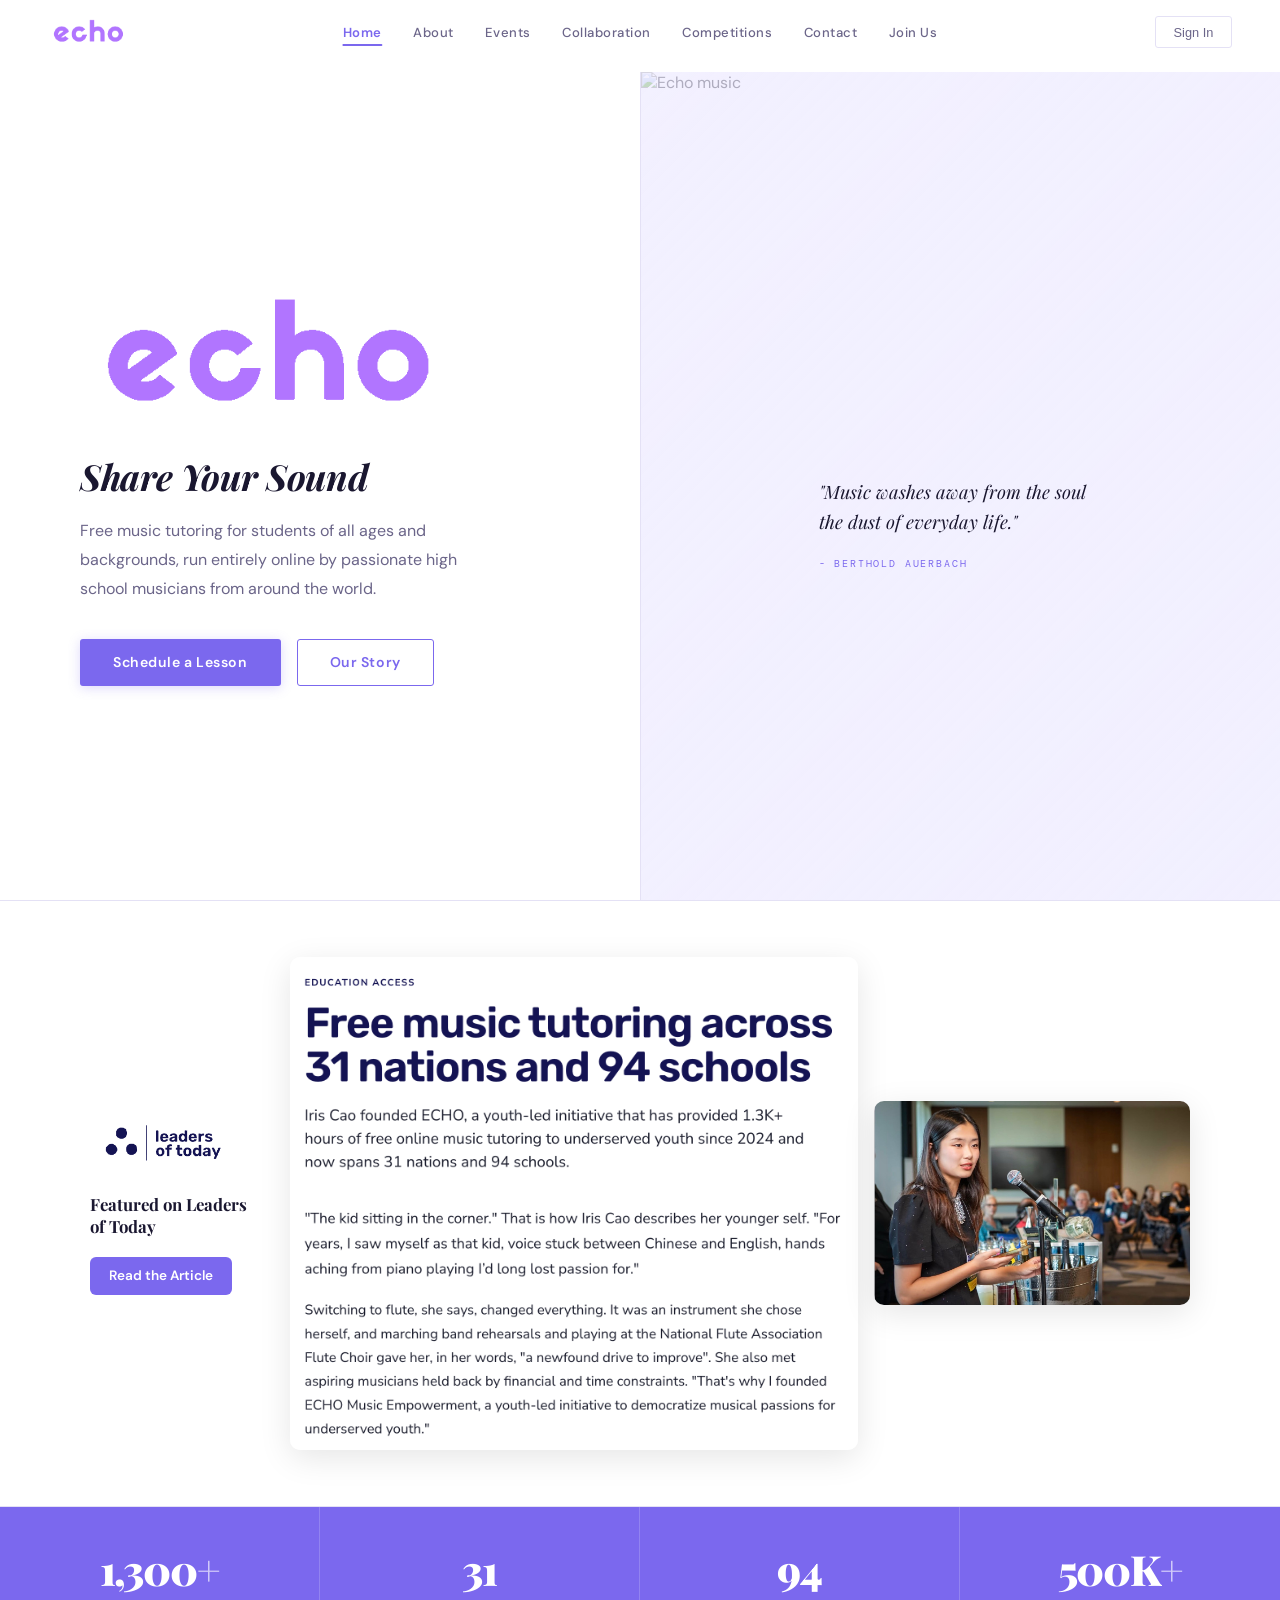
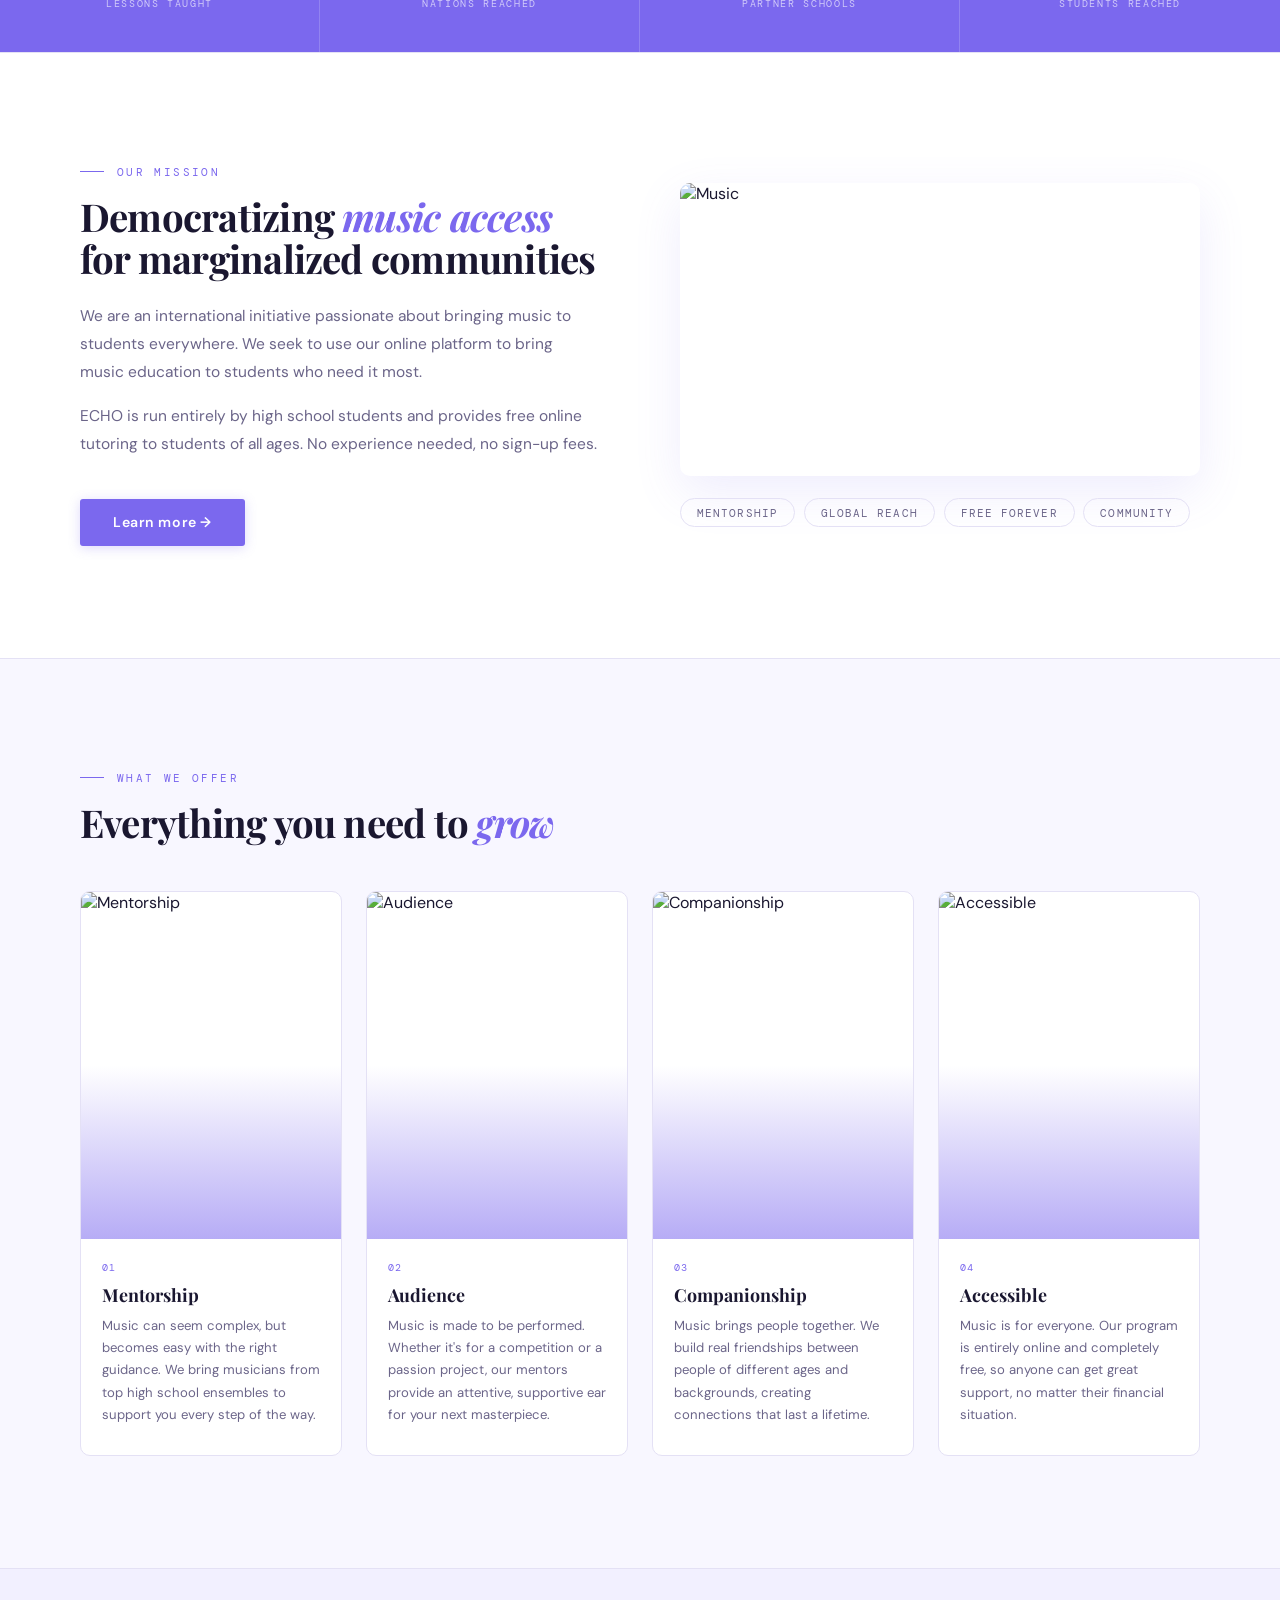
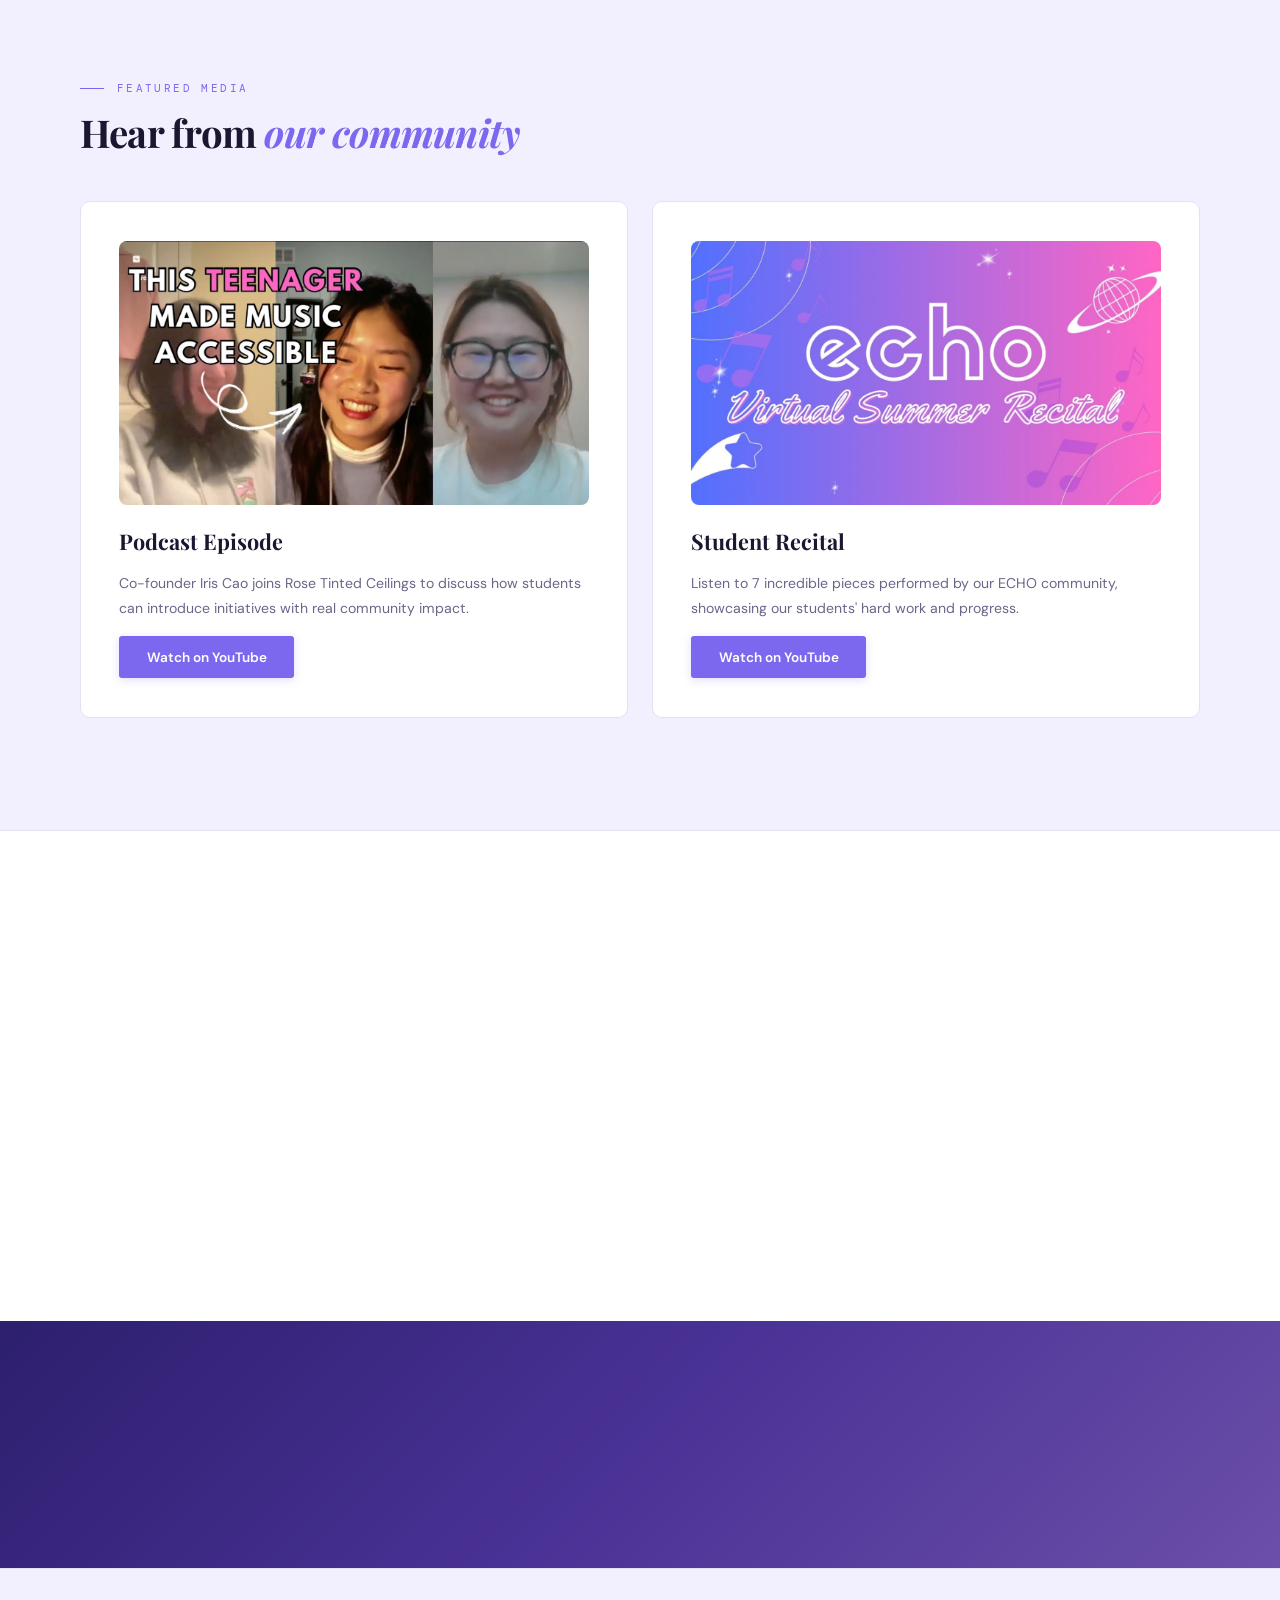
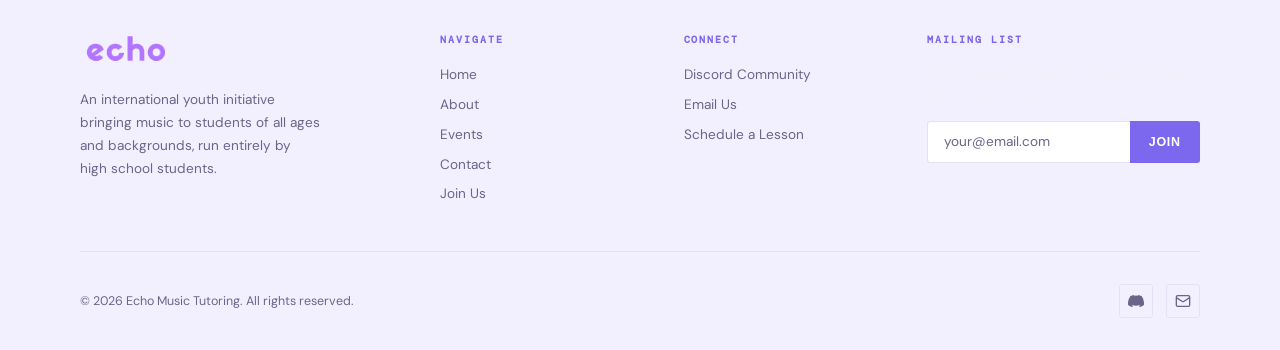
==== commit fef42b11: "add LOT section, judge cards, media thumbnails" ====
--- a/index.html
+++ b/index.html
@@ -11,7 +11,7 @@
     <link rel="preconnect" href="https://fonts.googleapis.com" />
     <link rel="preconnect" href="https://fonts.gstatic.com" crossorigin />
     <link href="https://fonts.googleapis.com/css2?family=DM+Mono:ital,wght@0,300;0,400;0,500;1,300;1,400;1,500&family=DM+Sans:ital,opsz,wght@0,9..40,100..1000;1,9..40,100..1000&family=Playfair+Display:ital,wght@0,400..900;1,400..900&display=swap" rel="stylesheet" />
-    <link rel="stylesheet" href="./static/css/main.cc8445ad.css">
+    <link rel="stylesheet" href="./static/css/main.216f073a.css">
     <title>ECHO – Share Your Sound</title>
   </head>
   <body>
--- a/static/css/main.216f073a.css
+++ b/static/css/main.216f073a.css
@@ -0,0 +1,2 @@
+@import url(https://fonts.googleapis.com/css2?family=Playfair+Display:ital,wght@0,400;0,700;0,900;1,400;1,700&family=DM+Sans:opsz,wght@9..40,300;9..40,400;9..40,500;9..40,600&family=DM+Mono:wght@400;500&display=swap);:root{--purple:#7b68ee;--purple-light:#a394f5;--purple-dark:#5a4fd4;--purple-xlight:#ede9fd;--purple-pale:#f5f3ff;--bg:#fff;--bg-alt:#f8f7ff;--bg-soft:#f2f0ff;--card-bg:#fff;--border:#e4e1f5;--border-soft:#ede9fd;--ink:#1a1730;--muted:#6b6589;--sage:#5b9e72;--amber:#d4854a;--cream:#fff;--warm:#f5f3ff;--deep:#1a1730;--echo-purple:#7b68ee}*,:after,:before{box-sizing:border-box;margin:0;padding:0}html{scroll-behavior:smooth}body{background:#fff;background:var(--bg);color:#1a1730;color:var(--ink);font-family:DM Sans,sans-serif;overflow-x:hidden}::-webkit-scrollbar{width:5px}::-webkit-scrollbar-track{background:#fff;background:var(--bg)}::-webkit-scrollbar-thumb{background:#a394f5;background:var(--purple-light);border-radius:3px}::-webkit-scrollbar-thumb:hover{background:#7b68ee;background:var(--purple)}.navbar{align-items:center;backdrop-filter:blur(18px) saturate(1.6);-webkit-backdrop-filter:blur(18px) saturate(1.6);background:#ffffffeb;border-bottom:1px solid #0000;display:flex;justify-content:space-between;left:0;padding:1rem 3rem;position:fixed;right:0;top:0;transition:padding .3s,border-color .3s,box-shadow .3s;z-index:800}.navbar--scrolled{border-color:var(--border);box-shadow:0 2px 24px #7b68ee14;padding:.65rem 3rem}.nav-logo{align-items:center;background:none;border:none;cursor:pointer;display:flex;padding:0}.nav-logo-img{filter:brightness(0) saturate(100%) invert(46%) sepia(98%) saturate(500%) hue-rotate(220deg) brightness(100%);height:30px;transition:opacity .2s;width:auto}.nav-logo:hover .nav-logo-img{opacity:.75}.nav-links{display:flex;gap:.15rem;left:50%;list-style:none;position:absolute;transform:translateX(-50%)}.nav-link{background:none;border:none;border-radius:3px;color:var(--muted);cursor:pointer;font-family:DM Sans,sans-serif;font-size:.82rem;font-weight:500;letter-spacing:.04em;padding:.45rem .9rem;position:relative;transition:color .18s,background .18s}.nav-link:after{background:var(--purple);border-radius:1px;bottom:2px;content:"";height:1.5px;left:.9rem;position:absolute;right:.9rem;transform:scaleX(0);transform-origin:right;transition:transform .22s ease}.nav-link:hover{background:var(--purple-pale);color:var(--ink)}.nav-link:hover:after{transform:scaleX(1);transform-origin:left}.nav-link--active{color:var(--purple);font-weight:600}.nav-link--active:after{transform:scaleX(1)}.nav-right{align-items:center;display:flex;gap:.75rem}.nav-signin-btn{background:#0000;border:1.5px solid var(--border);border-radius:3px;color:var(--muted);cursor:pointer;font-size:.8rem;font-weight:500;padding:.48rem 1.1rem;transition:all .18s}.nav-signin-btn:hover{background:var(--purple-pale);border-color:var(--purple);color:var(--purple)}.user-menu-wrapper{position:relative}.user-avatar-btn{background:none;border:none;cursor:pointer;padding:0}.user-avatar{align-items:center;background:var(--purple);border:2px solid var(--purple-xlight);border-radius:50%;color:#fff;display:flex;font-size:.78rem;font-weight:700;height:34px;justify-content:center;transition:box-shadow .18s;width:34px}.user-avatar-btn:hover .user-avatar{box-shadow:0 0 0 3px #7b68ee33}.user-dropdown{background:#fff;border:1.5px solid var(--border);border-radius:8px;box-shadow:0 8px 32px #7b68ee1f;min-width:200px;overflow:hidden;position:absolute;right:0;top:calc(100% + .6rem);z-index:900}.user-dropdown-header{background:var(--bg-soft);border-bottom:1px solid var(--border);padding:1rem 1.2rem}.user-dropdown-name{color:var(--ink);font-size:.9rem;font-weight:600}.user-dropdown-email{color:var(--muted);font-size:.76rem;margin-top:.15rem;overflow:hidden;text-overflow:ellipsis;white-space:nowrap}.user-dropdown-item{background:none;border:none;color:var(--muted);cursor:pointer;display:block;font-family:DM Sans,sans-serif;font-size:.88rem;padding:.8rem 1.2rem;text-align:left;transition:background .15s,color .15s;width:100%}.user-dropdown-item:hover{background:var(--purple-pale);color:var(--purple)}.nav-hamburger{background:none;border:none;border-radius:4px;cursor:pointer;display:none;flex-direction:column;gap:5px;justify-content:center;padding:6px;transition:background .18s}.nav-hamburger:hover{background:var(--purple-pale)}.bar{background:var(--ink);border-radius:1px;display:block;height:2px;transition:transform .25s ease,opacity .2s ease;width:22px}.mobile-menu-overlay{align-items:stretch;display:flex;inset:0;justify-content:flex-end;opacity:0;position:fixed;transition:opacity .3s ease,visibility .3s ease;visibility:hidden;z-index:1000}.mobile-menu-overlay--open{opacity:1;visibility:visible}.mobile-menu-backdrop{backdrop-filter:blur(4px);-webkit-backdrop-filter:blur(4px);background:#1a173073;cursor:pointer;flex:1 1}.mobile-menu-panel{background:#fff;box-shadow:-8px 0 48px #7b68ee33;display:flex;flex-direction:column;max-width:320px;overflow-y:auto;padding:0;position:relative;transform:translateX(100%);transition:transform .35s cubic-bezier(.4,0,.2,1);width:75vw}.mobile-menu-overlay--open .mobile-menu-panel{transform:translateX(0)}.mobile-menu-header{align-items:center;border-bottom:1px solid var(--border);display:flex;justify-content:space-between;padding:1.4rem 1.5rem}.mobile-menu-logo{filter:brightness(0) saturate(100%) invert(46%) sepia(98%) saturate(500%) hue-rotate(220deg) brightness(100%);height:24px;width:auto}.mobile-menu-close{align-items:center;background:none;border:none;border-radius:50%;color:var(--muted);cursor:pointer;display:flex;font-size:1.1rem;height:36px;justify-content:center;transition:background .18s,color .18s;width:36px}.mobile-menu-close:hover{background:var(--purple-pale);color:var(--purple)}.mobile-menu-links{display:flex;flex:1 1;flex-direction:column;padding:1.2rem 0}.mobile-nav-link{background:none;border:none;color:var(--ink);cursor:pointer;display:block;font-family:Playfair Display,serif;font-size:1.55rem;font-weight:700;letter-spacing:-.01em;padding:.75rem 1.8rem;text-align:left;text-decoration:none;transition:color .18s,background .18s;width:100%}.mobile-nav-link:hover{background:var(--purple-pale);color:var(--purple)}.mobile-nav-link--active{color:var(--purple)}.mobile-menu-divider{background:var(--border);height:1px;margin:.6rem 1.8rem}.mobile-menu-footer{border-top:1px solid var(--border);padding:1.2rem 1.8rem 2rem}.mobile-auth-btn{align-items:center;background:var(--purple);border:none;border-radius:6px;color:#fff;cursor:pointer;display:flex;font-family:DM Sans,sans-serif;font-size:.9rem;font-weight:600;gap:.6rem;justify-content:center;padding:.75rem 1.4rem;transition:background .18s;width:100%}.mobile-auth-btn:hover{background:var(--purple-dark)}@media (max-width:900px){.navbar{padding:1rem 1.5rem}.navbar--scrolled{padding:.65rem 1.5rem}.nav-links,.nav-signin-btn,.user-menu-wrapper{display:none}.nav-hamburger{display:flex}}.fade-up{transform:translateY(28px);transition:opacity .6s ease,transform .6s ease}.hero{display:grid;grid-template-columns:1fr 1fr;min-height:100vh;overflow:hidden;padding-top:72px}.hero,.hero-content{background:var(--bg)}.hero-content{align-items:flex-start;display:flex;flex-direction:column;justify-content:center;padding:4rem 4rem 4rem 5rem}.hero-logo-wrap{margin-bottom:1.8rem}.hero-logo-img{display:block;filter:brightness(0) saturate(100%) invert(46%) sepia(98%) saturate(500%) hue-rotate(220deg) brightness(100%);height:clamp(80px,13vw,140px);width:auto}.hero-tagline{color:var(--ink);font-family:Playfair Display,serif;font-size:clamp(1.4rem,2.8vw,2.4rem);font-style:italic;font-weight:700;letter-spacing:-.01em;line-height:1.2;margin-bottom:1.2rem}.hero-sub{color:var(--muted);font-size:1rem;line-height:1.8;margin-bottom:2.2rem;max-width:420px}.hero-btns{display:flex;flex-wrap:wrap;gap:1rem}.hero-right{align-items:stretch;background:var(--bg-soft);border-left:1px solid var(--border);display:flex;overflow:hidden;position:relative}.hero-img-frame{inset:0;position:absolute}.hero-img{height:100%;mix-blend-mode:multiply;object-fit:cover;object-position:center;opacity:.55;width:100%}.hero-img-overlay{background:linear-gradient(135deg,#f3f1ff73,#f3f1ff1a);inset:0;position:absolute}.hero-quote-card{margin:auto;max-width:380px;padding:3rem;position:relative;z-index:2}.hero-soundwave{align-items:flex-end;display:flex;gap:4px;height:48px;margin-bottom:1.8rem}.wave-bar{animation:wave 1.4s ease-in-out infinite;background:var(--purple);border-radius:2px;width:4px}@keyframes wave{0%,to{height:5px;opacity:.25}50%{height:42px;opacity:1}}.hero-quote-card blockquote{color:var(--ink);font-family:Playfair Display,serif;font-size:1.15rem;font-style:italic;line-height:1.6;margin-bottom:.9rem}.hero-quote-card cite{color:var(--purple);font-family:DM Mono,monospace;font-size:.64rem;font-style:normal;letter-spacing:.18em;text-transform:uppercase}.stats-bar{background:var(--purple);display:grid;grid-template-columns:repeat(4,1fr)}.stat-item{border-right:1px solid #ffffff2e;padding:2.6rem 2rem;text-align:center;transition:background .2s}.stat-item:last-child{border-right:none}.stat-item:hover{background:#ffffff14}.stat-num{color:#fff;font-family:Playfair Display,serif;font-size:2.6rem;font-weight:900;letter-spacing:-.03em;line-height:1}.stat-label,.stat-num span{color:#ffffffa6}.stat-label{font-family:DM Mono,monospace;font-size:.64rem;letter-spacing:.16em;margin-top:.45rem;text-transform:uppercase}.mission-section{grid-gap:5rem;align-items:center;background:var(--bg);border-bottom:1px solid var(--border);border-top:1px solid var(--border);display:grid;gap:5rem;grid-template-columns:1fr 1fr;padding:7rem 5rem}.mission-text p{color:var(--muted);font-size:.97rem;line-height:1.8;margin-bottom:1rem}.mission-visual{display:flex;flex-direction:column;gap:1.4rem}.mission-img-wrap{aspect-ratio:16/9;border-radius:10px;box-shadow:0 16px 48px #7b68ee1f;overflow:hidden;width:100%}.mission-img{height:100%;object-fit:cover;width:100%}.mission-pillars{display:flex;flex-wrap:wrap;gap:.55rem}.mission-pill{border:1.5px solid var(--border);border-radius:20px;color:var(--muted);cursor:default;font-family:DM Mono,monospace;font-size:.68rem;letter-spacing:.1em;padding:.42rem 1rem;text-transform:uppercase;transition:all .18s}.mission-pill:hover{background:var(--purple-pale);border-color:var(--purple);color:var(--purple)}.offerings-section{background:var(--bg-alt);padding:7rem 5rem}.offerings-grid{grid-gap:1.5rem;display:grid;gap:1.5rem;grid-template-columns:repeat(4,1fr);margin-top:3rem}.offering-card{background:var(--bg);border:1.5px solid var(--border);border-radius:10px;display:flex;flex-direction:column;overflow:hidden;transition:transform .22s,box-shadow .22s,border-color .22s}.offering-card:hover{border-color:var(--purple);box-shadow:0 16px 48px #7b68ee24;transform:translateY(-6px)}.offering-img-wrap{aspect-ratio:3/4;overflow:hidden;position:relative;width:100%}.offering-img{height:100%;object-fit:cover;object-position:center top;transition:transform .5s ease;width:100%}.offering-card:hover .offering-img{transform:scale(1.05)}.offering-img-overlay{background:linear-gradient(0deg,#7b68ee8c 0,#0000 50%);inset:0;position:absolute}.offering-body{flex:1 1;padding:1.4rem 1.3rem 1.8rem}.offering-num{color:var(--purple);font-family:DM Mono,monospace;font-size:.62rem;letter-spacing:.15em;margin-bottom:.55rem}.offering-title{color:var(--ink);font-family:Playfair Display,serif;font-size:1.12rem;font-weight:700;margin-bottom:.55rem}.offering-desc{color:var(--muted);font-size:.82rem;line-height:1.7}.media-section{background:var(--bg-soft);border-top:1px solid var(--border);padding:7rem 5rem}.media-grid{grid-gap:1.5rem;display:grid;gap:1.5rem;grid-template-columns:1fr 1fr;margin-top:3rem}.media-card{background:var(--bg);border:1.5px solid var(--border);border-radius:10px;display:flex;flex-direction:column;gap:1rem;padding:2.4rem;transition:border-color .22s,box-shadow .22s}.media-card:hover{border-color:var(--purple);box-shadow:0 8px 32px #7b68ee1a}.media-card-icon{align-items:center;background:var(--purple);border-radius:50%;color:#fff;display:flex;font-size:1rem;height:46px;justify-content:center;width:46px}.media-card-thumb-wrap{aspect-ratio:16/9;background:#000;border-radius:8px;margin-bottom:.4rem;overflow:hidden;position:relative;width:100%}.media-card-thumb{display:block;height:100%;object-fit:cover;transition:transform .3s;width:100%}.media-card-thumb-wrap:hover .media-card-thumb{transform:scale(1.03)}.media-card-play{align-items:center;background:#00000047;color:#fff;display:flex;font-size:1.5rem;inset:0;justify-content:center;opacity:0;pointer-events:none;position:absolute;transition:opacity .2s}.media-card-thumb-wrap:hover .media-card-play{opacity:1}.media-card h3{color:var(--ink);font-family:Playfair Display,serif;font-size:1.35rem;font-weight:700}.media-card p{color:var(--muted);flex:1 1;font-size:.88rem;line-height:1.75}.btn-light{align-items:center;align-self:flex-start;background:var(--purple);border:none;border-radius:3px;box-shadow:0 2px 10px #7b68ee38;color:#fff;cursor:pointer;display:inline-flex;font-family:DM Sans,sans-serif;font-size:.85rem;font-weight:600;gap:.5rem;padding:.78rem 1.7rem;text-decoration:none;transition:background .18s,transform .14s}.btn-light:hover{background:var(--purple-dark);transform:translateY(-1px)}.cta-strip{border-top:1px solid var(--border);display:grid;grid-template-columns:repeat(3,1fr)}.cta-block{background:var(--bg);border-right:1px solid var(--border);display:flex;flex-direction:column;overflow:hidden;transition:box-shadow .22s}.cta-block:last-child{border-right:none}.cta-block:hover{box-shadow:0 8px 32px #7b68ee14}.cta-block-img-wrap{aspect-ratio:16/9;overflow:hidden;width:100%}.cta-block-img{height:100%;object-fit:cover;transition:transform .5s ease;width:100%}.cta-block:hover .cta-block-img{transform:scale(1.04)}.cta-block-body{display:flex;flex:1 1;flex-direction:column;padding:2rem 2.2rem 2.5rem}.cta-block-body h3{color:var(--ink);font-family:Playfair Display,serif;font-size:1.3rem;font-weight:700;margin-bottom:.65rem}.cta-block-body p{color:var(--muted);flex:1 1;font-size:.87rem;line-height:1.7;margin-bottom:1.4rem}@media (max-width:1100px){.offerings-grid{grid-template-columns:repeat(2,1fr)}.mission-section{gap:3rem}.media-section,.mission-section,.offerings-section{padding:5rem 2.5rem}}@media (max-width:900px){.hero{grid-template-columns:1fr;min-height:auto}.hero-content{align-items:center;padding:6rem 2.5rem 3rem;text-align:center}.hero-sub{max-width:100%}.hero-btns{justify-content:center}.hero-right{min-height:280px}.stats-bar{grid-template-columns:repeat(2,1fr)}.cta-strip,.mission-section{grid-template-columns:1fr}.cta-block{border-bottom:1px solid var(--border);border-right:none}.media-grid{grid-template-columns:1fr}}@media (max-width:640px){.hero-content{padding:5.5rem 1.5rem 2.5rem}.hero-logo-img{height:80px}.offerings-grid{grid-template-columns:1fr}.media-section,.mission-section,.offerings-section{padding:4rem 1.5rem}}.partners-section{background:var(--bg);border-top:1px solid var(--border);padding:6rem 5rem}.partners-grid{grid-gap:1.4rem;display:grid;gap:1.4rem;grid-template-columns:repeat(4,1fr);margin-top:3rem}.partner-card{background:var(--bg-alt);border:1.5px solid var(--border);border-radius:10px;padding:2rem 1.6rem;text-align:center;transition:transform .22s,box-shadow .22s,border-color .22s}.partner-card:hover{border-color:var(--purple);box-shadow:0 12px 36px #7b68ee21;transform:translateY(-5px)}.partner-icon{font-size:2.4rem;margin-bottom:1rem}.partner-name{color:var(--ink);font-family:Playfair Display,serif;font-size:1rem;font-weight:700;line-height:1.3;margin-bottom:.65rem}.partner-desc{color:var(--muted);font-size:.83rem;line-height:1.7}@media (max-width:1100px){.partners-section{padding:5rem 2.5rem}.partners-grid{grid-template-columns:repeat(2,1fr)}}@media (max-width:640px){.partners-section{padding:3.5rem 1.5rem}.partners-grid{grid-template-columns:1fr}}.lot-section{background:#fff;border-bottom:1px solid var(--border);border-top:1px solid var(--border);padding:3.5rem 2rem}.lot-section-inner{grid-gap:2.5rem;align-items:center;display:grid;gap:2.5rem;grid-template-columns:160px 1fr;margin:0 auto;max-width:1100px}.lot-left-col{align-items:flex-start;display:flex;flex-direction:column;gap:1.2rem}.lot-logo-img{display:block;height:auto;width:140px}.lot-label{color:var(--ink);font-family:Playfair Display,serif;font-size:1.05rem;font-weight:700;line-height:1.35;margin:0}.lot-article-btn{background:var(--purple);border-radius:6px;color:#fff;display:inline-block;font-family:DM Sans,sans-serif;font-size:.85rem;font-weight:600;padding:.65rem 1.2rem;text-decoration:none;transition:opacity .2s,transform .2s;white-space:nowrap}.lot-article-btn:hover{opacity:.88;transform:translateY(-1px)}.lot-images-col{grid-gap:1rem;align-items:center;display:grid;gap:1rem;grid-template-columns:1.8fr 1fr}.lot-feature-img,.lot-iris-img{border-radius:10px;box-shadow:0 8px 32px #0000001a;display:block;height:auto;width:100%}@media (max-width:900px){.lot-section-inner{gap:2rem;grid-template-columns:1fr}.lot-left-col{align-items:center;text-align:center}.lot-images-col{grid-template-columns:1fr 1fr}}@media (max-width:540px){.lot-images-col{grid-template-columns:1fr}}.comp-banner-section{background:linear-gradient(135deg,#2d1f6e,#4a3296 50%,#6b4fa8);padding:4rem 2rem}.comp-banner-inner{align-items:center;display:flex;flex-wrap:wrap;gap:2.5rem;margin:0 auto;max-width:1000px}.comp-banner-trophy{filter:drop-shadow(0 4px 12px rgba(255,215,0,.5));flex-shrink:0;font-size:3.5rem}.comp-banner-text{flex:1 1;min-width:220px}.comp-banner-label{color:#ffd166;font-family:DM Mono,monospace;font-size:.72rem;letter-spacing:.18em;margin-bottom:.5rem;text-transform:uppercase}.comp-banner-heading{color:#fff;font-family:Playfair Display,serif;font-size:clamp(1.4rem,2.8vw,2rem);font-weight:700;line-height:1.2;margin-bottom:.6rem}.comp-banner-heading em{color:#ffd166;font-style:italic}.comp-banner-sub{color:#ffffffbf;font-size:.92rem;line-height:1.6}.comp-banner-btn{background:#ffd166;border:none;border-radius:8px;box-shadow:0 4px 16px #ffd16659;color:#2d1f6e;cursor:pointer;flex-shrink:0;font-family:DM Sans,sans-serif;font-size:.95rem;font-weight:700;padding:.85rem 1.8rem;transition:transform .18s,box-shadow .18s;white-space:nowrap}.comp-banner-btn:hover{box-shadow:0 8px 24px #ffd16673;transform:translateY(-2px)}@media (max-width:700px){.comp-banner-inner{flex-direction:column;text-align:center}.comp-banner-trophy{font-size:2.8rem}}.about-hero{align-items:flex-end;background:var(--purple);display:flex;min-height:480px;overflow:hidden;padding-top:72px;position:relative}.about-hero-bg{inset:0;position:absolute}.about-hero-bgimg{height:100%;mix-blend-mode:overlay;object-fit:cover;object-position:center 35%;opacity:.2;width:100%}.about-hero-overlay{background:linear-gradient(0deg,#1a173099 0,#0000 60%);inset:0;position:absolute}.about-hero-content{padding:5rem 5rem 4rem;position:relative;z-index:2}.about-hero-content h1{color:#fff;font-family:Playfair Display,serif;font-size:clamp(3rem,5vw,5.5rem);font-weight:400;line-height:1}.about-hero-content h1 em{color:var(--purple-xlight);font-style:italic}.about-hero-content p{color:#ffffffd1;font-family:DM Sans,sans-serif;font-size:1.05rem;line-height:1.8;margin-top:1.2rem;max-width:520px}.story-section{grid-gap:5rem;align-items:start;background:var(--bg);display:grid;gap:5rem;grid-template-columns:1fr 1fr;padding:7rem 5rem}.story-left p{color:var(--muted);font-family:DM Sans,sans-serif;font-size:1rem;line-height:1.8;margin-bottom:1rem}.story-quote{background:var(--bg-soft);border-left:3px solid var(--purple);border-radius:0 8px 8px 0;color:var(--ink);font-family:Playfair Display,serif;font-size:1.15rem;font-style:italic;line-height:1.6;margin:2rem 0;padding:.8rem 1.4rem}.story-quote cite{color:var(--purple);display:block;font-family:DM Mono,monospace;font-size:.68rem;font-style:normal;font-weight:700;letter-spacing:.15em;margin-top:.6rem;text-transform:uppercase}.story-founders{display:flex;flex-direction:column;gap:1.2rem}.mission-highlight{background:var(--purple);padding:7rem 5rem}.mission-highlight-inner{margin:0 auto;max-width:700px;text-align:center}.mission-highlight-inner .section-tag{color:#ffffffbf;justify-content:center}.mission-highlight-inner .section-tag:before{display:none}.mission-h2-white{color:#fff!important;font-family:DM Mono,monospace;font-size:clamp(1.8rem,3vw,2.8rem);font-weight:800;letter-spacing:.03em;margin-bottom:1rem;text-transform:uppercase}.mission-h2-white em{-webkit-text-fill-color:unset!important;background:none!important;color:var(--purple-xlight)!important;font-style:italic}.mission-highlight-inner p{color:#fffc;font-family:DM Sans,sans-serif;font-size:1.05rem;line-height:1.85;margin-top:.5rem}.team-section{background:var(--bg-alt);padding:7rem 5rem}.team-intro{color:var(--muted);font-family:DM Sans,sans-serif;font-size:1rem;line-height:1.75;margin-bottom:3rem;max-width:600px}.team-grid{grid-gap:1.4rem;display:grid;gap:1.4rem;grid-template-columns:repeat(4,1fr)}.associates-section{background:var(--bg);border-top:1px solid var(--border);padding:5rem 5rem 7rem}.associates-grid{grid-gap:1.4rem;display:grid;gap:1.4rem;grid-template-columns:repeat(3,1fr);margin-top:3rem}.member-card{background:var(--bg);border:1.5px solid var(--border);border-radius:14px;overflow:hidden;transition:transform .22s,box-shadow .22s,border-color .22s}.member-card:hover{border-color:var(--purple);box-shadow:0 12px 36px #7b68ee24;transform:translateY(-5px)}.member-photo-wrap{aspect-ratio:3/4;background:var(--bg-soft);overflow:hidden;position:relative;width:100%}.member-photo{height:100%;object-fit:cover;object-position:center top;transition:transform .5s ease;width:100%}.member-card:hover .member-photo{transform:scale(1.04)}.member-photo-fallback{align-items:center;background:var(--bg-soft);color:var(--purple);display:flex;font-family:Playfair Display,serif;font-size:2.5rem;font-style:italic;font-weight:400;height:100%;justify-content:center;width:100%}.member-founder-ribbon{background:var(--purple);color:#fff;font-family:DM Mono,monospace;font-size:.55rem;font-weight:800;left:-30px;letter-spacing:.12em;padding:.28rem 2.5rem;position:absolute;text-transform:uppercase;top:14px;transform:rotate(-45deg);transform-origin:center;white-space:nowrap}.member-info{padding:1.1rem 1.2rem 1.4rem}.member-name{color:var(--ink);font-size:1rem;font-weight:800;letter-spacing:.03em;margin-bottom:.2rem}.member-name,.member-role{font-family:DM Mono,monospace;text-transform:uppercase}.member-role{color:var(--purple);font-size:.65rem;font-weight:700;letter-spacing:.1em;margin-bottom:.5rem}.member-bio{color:var(--muted);font-family:DM Sans,sans-serif;font-size:.88rem;line-height:1.65}.member-card--story{align-items:stretch;border-radius:12px;display:flex;flex-direction:row;overflow:hidden}.member-card--story:hover{transform:translateY(-3px)}.member-photo-wrap--story{aspect-ratio:unset;flex-shrink:0;height:130px;min-width:100px;width:100px}.member-card--story .member-info{display:flex;flex-direction:column;gap:.12rem;justify-content:center;padding:1rem 1.2rem}.member-founder-tag{background:var(--purple);border-radius:4px;color:#fff;display:inline-block;font-family:DM Mono,monospace;font-size:.6rem;font-weight:800;letter-spacing:.12em;margin-bottom:.3rem;padding:.18rem .55rem;text-transform:uppercase;width:fit-content}.member-card--story .member-name{font-size:.95rem}.member-card--story .member-role{font-size:.6rem;margin-bottom:.3rem}.member-card--story .member-bio{font-size:.82rem;line-height:1.55}.member-card--join{background:var(--gradient-subtle);border-color:var(--border)}.member-card--join:hover{border-color:var(--purple)}.member-join-photo-wrap{background:linear-gradient(135deg,var(--purple-xlight) 0,var(--bg-soft) 100%)}.member-join-icon{align-items:center;color:var(--purple);display:flex;font-size:3rem;height:100%;justify-content:center;opacity:.5;width:100%}.member-card--join .member-role{color:var(--muted)}.btn-join{align-items:center;background:var(--purple);border:none;border-radius:6px;color:#fff;cursor:pointer;display:inline-flex;font-family:DM Sans,sans-serif;font-size:.85rem;font-weight:700;gap:.4rem;margin-top:.8rem;padding:.6rem 1.2rem;transition:opacity .18s}.btn-join:hover{opacity:.85}@media (max-width:1200px){.team-grid{grid-template-columns:repeat(3,1fr)}}@media (max-width:1024px){.associates-section,.mission-highlight,.story-section,.team-section{padding:5rem 2.5rem}.about-hero-content{padding:4rem 2.5rem 3rem}.associates-grid{grid-template-columns:repeat(2,1fr)}}@media (max-width:768px){.story-section{gap:3rem;grid-template-columns:1fr}.team-grid{grid-template-columns:repeat(2,1fr)}}@media (max-width:480px){.about-hero-content{padding:3rem 1.5rem 2.5rem}.associates-section,.mission-highlight,.story-section,.team-section{padding:3.5rem 1.5rem}.associates-grid,.team-grid{gap:1rem;grid-template-columns:1fr 1fr}}.events-hero{align-items:flex-end;background:var(--purple);display:flex;min-height:380px;overflow:hidden;padding-top:72px;position:relative}.events-hero-bg{inset:0;position:absolute}.events-hero-bgimg{height:100%;mix-blend-mode:overlay;object-fit:cover;object-position:center 40%;opacity:.18;width:100%}.events-hero-overlay{background:linear-gradient(0deg,#1a173080 0,#0000 60%);inset:0;position:absolute}.events-hero-content{padding:5rem 5rem 4rem;position:relative;width:100%;z-index:2}.events-list{background:var(--bg);padding:4rem 5rem}.event-row{grid-gap:2.5rem;align-items:start;border-bottom:1px solid var(--border);display:grid;gap:2.5rem;grid-template-columns:90px 200px 1fr;padding:2.8rem 0;transition:transform .2s}.event-row:first-child{border-top:1px solid var(--border)}.event-row:hover{transform:translateX(5px)}.event-date-block{align-items:center;background:var(--purple);border-radius:10px;display:flex;flex-direction:column;flex-shrink:0;gap:.1rem;padding:1rem .8rem;text-align:center}.event-month{color:#fffc;font-family:DM Mono,monospace;font-size:.62rem;font-weight:700;letter-spacing:.2em;text-transform:uppercase}.event-day{color:#fff;font-family:Playfair Display,serif;font-size:2rem;font-weight:400;line-height:1}.event-year{color:#ffffff8c;font-family:DM Mono,monospace;font-size:.65rem}.event-img-wrap{border-radius:10px;flex-shrink:0;height:130px;overflow:hidden;width:200px}.event-img{height:100%;object-fit:cover;width:100%}.event-content{display:flex;flex-direction:column;gap:.65rem}.event-meta{align-items:center;display:flex;gap:1rem}.event-status{font-size:.68rem;letter-spacing:.15em}.event-featured-badge,.event-status{font-family:DM Mono,monospace;font-weight:700;text-transform:uppercase}.event-featured-badge{background:#7b68ee1a;border:1px solid #7b68ee40;border-radius:6px;color:var(--purple);font-size:.65rem;letter-spacing:.12em;padding:.22rem .7rem}.event-title{color:var(--ink);font-family:Playfair Display,serif;font-size:1.6rem;font-weight:400;line-height:1.2}.event-desc{color:var(--muted);font-family:DM Sans,sans-serif;font-size:.97rem;line-height:1.75;max-width:580px}.event-tags{display:flex;flex-wrap:wrap;gap:.5rem}.event-tag{border:1.5px solid var(--border);border-radius:6px;color:var(--muted);font-family:DM Mono,monospace;font-size:.68rem;font-weight:700;letter-spacing:.08em;padding:.28rem .8rem;text-transform:uppercase}.event-cta{align-self:flex-start;font-size:.9rem;padding:.68rem 1.5rem}.interview-cta{background:var(--bg-soft);border-top:1px solid var(--border);padding:7rem 5rem}.interview-cta-inner{grid-gap:5rem;align-items:center;display:grid;gap:5rem;grid-template-columns:1fr 1fr}.interview-left p{color:var(--muted);font-family:DM Sans,sans-serif;font-size:1rem;line-height:1.8;margin-top:.5rem}.interview-right{display:flex;flex-direction:column;gap:.9rem}.interview-benefit{align-items:flex-start;background:var(--bg);border:1.5px solid var(--border);border-left:3px solid var(--purple);border-radius:0 8px 8px 0;color:var(--muted);display:flex;font-family:DM Sans,sans-serif;font-size:.95rem;gap:1rem;line-height:1.6;padding:.9rem 1.2rem;transition:border-color .18s}.interview-benefit:hover{border-left-color:var(--purple-light)}.interview-diamond{color:var(--purple);flex-shrink:0;font-size:.48rem;margin-top:.4rem}@media (max-width:1024px){.events-list,.interview-cta{padding:3rem 2.5rem}.events-hero-content{padding:4rem 2.5rem 3rem}}@media (max-width:860px){.event-row{grid-template-columns:80px 1fr}.event-img-wrap{display:none}.interview-cta-inner{gap:2.5rem;grid-template-columns:1fr}}@media (max-width:640px){.events-list,.interview-cta{padding:2rem 1.5rem}.events-hero-content{padding:4rem 1.5rem 2.5rem}.event-row{grid-template-columns:1fr}.event-date-block{align-items:center;flex-direction:row;gap:.7rem;width:fit-content}}.past-events-section{background:var(--bg-alt);border-top:1px solid var(--border);padding:6rem 5rem}.past-events-intro{color:var(--muted);font-size:.97rem;line-height:1.75;margin-bottom:3rem;margin-top:.5rem;max-width:620px}.past-events-grid{grid-gap:1.6rem;display:grid;gap:1.6rem;grid-template-columns:repeat(3,1fr)}.past-event-card{background:var(--bg);border:1.5px solid var(--border);border-radius:10px;display:flex;flex-direction:column;overflow:hidden;transition:transform .22s,box-shadow .22s,border-color .22s}.past-event-card:hover{border-color:var(--purple);box-shadow:0 12px 36px #7b68ee21;transform:translateY(-4px)}.past-event-images{aspect-ratio:4/3;background:var(--bg-soft);overflow:hidden;width:100%}.past-event-img{display:block;height:100%;object-fit:cover;object-position:center top;width:100%}.past-event-images--multi{grid-gap:2px;display:grid;gap:2px;grid-template-columns:repeat(2,1fr)}.past-event-images--multi .past-event-img{aspect-ratio:1/1;height:100%}.past-event-images--multi .past-event-img:first-child{aspect-ratio:2/1;grid-column:span 2}.past-event-body{display:flex;flex:1 1;flex-direction:column;gap:.6rem;padding:1.4rem 1.4rem 1.7rem}.past-event-date{color:var(--purple);font-family:DM Mono,monospace;font-size:.65rem;letter-spacing:.15em;text-transform:uppercase}.past-event-title{color:var(--ink);font-family:Playfair Display,serif;font-size:1.18rem;font-weight:700;line-height:1.3}.past-event-desc{color:var(--muted);flex:1 1;font-size:.85rem;line-height:1.7}@media (max-width:1100px){.past-events-section{padding:5rem 2.5rem}.past-events-grid{grid-template-columns:repeat(2,1fr)}}@media (max-width:640px){.past-events-section{padding:3.5rem 1.5rem}.past-events-grid{gap:1.2rem;grid-template-columns:1fr}.past-event-images--multi .past-event-img:first-child{grid-column:span 2}}.past-event-images--contain{aspect-ratio:3/4;background:#fff}.past-event-images--contain.past-event-images--multi{background:var(--border);gap:4px;grid-template-columns:repeat(2,1fr)}.past-event-images--contain .past-event-img{aspect-ratio:auto;background:#fff;height:100%;object-fit:contain;width:100%}.past-event-images--contain.past-event-images--multi .past-event-img:first-child{aspect-ratio:auto;grid-column:span 1}@media (max-width:640px){.past-event-images--contain.past-event-images--multi{aspect-ratio:auto;grid-template-columns:1fr}.past-event-images--contain.past-event-images--multi .past-event-img{aspect-ratio:4/3}}.contact-layout{display:grid;grid-template-columns:1fr 1fr;min-height:calc(100vh - 72px);padding-top:72px}.contact-left{align-items:center;background:var(--purple);display:flex;overflow:hidden;position:relative}.contact-left-bg{inset:0;position:absolute}.contact-bg-img{height:100%;object-fit:cover;opacity:.1;width:100%}.contact-bg-overlay{background:linear-gradient(135deg,#1a173059,#0000);inset:0;position:absolute}.contact-left-content{padding:5rem 4rem;position:relative;z-index:2}.contact-ghost-text{bottom:-3rem;color:#ffffff14;font-family:Playfair Display,serif;font-size:clamp(6rem,12vw,12rem);font-weight:400;left:-1rem;line-height:1;pointer-events:none;position:absolute;-webkit-user-select:none;user-select:none}.contact-left-content>.section-tag{color:#fffc}.contact-left-content>.section-tag:before{background:#ffffff80}.contact-h1{color:#fff;font-family:Playfair Display,serif;font-size:clamp(2.4rem,4vw,4rem);font-weight:400;line-height:1.05;margin:1rem 0 1.2rem}.contact-h1 em{color:var(--purple-xlight);font-style:italic}.contact-left-content>p{color:#fffc;font-family:DM Sans,sans-serif;font-size:1rem;line-height:1.8;margin-bottom:2.5rem;max-width:360px}.contact-info-list{display:flex;flex-direction:column}.contact-info-item{align-items:flex-start;border-bottom:1px solid #ffffff26;display:flex;gap:1.2rem;padding:1rem 0}.contact-info-item:last-child{border-bottom:none}.contact-info-icon{flex-shrink:0;font-size:1rem;margin-top:.1rem}.contact-info-label{color:#ffffffa6;font-family:DM Mono,monospace;font-size:.65rem;font-weight:800;letter-spacing:.15em;margin-bottom:.2rem;text-transform:uppercase}.contact-info-value{color:#fff;font-family:DM Sans,sans-serif;font-size:.95rem}.contact-info-link{color:#fff;text-decoration:none;transition:opacity .18s}.contact-info-link:hover{opacity:.75}.contact-right{background:var(--bg);overflow-y:auto;padding:5rem 4.5rem}.contact-form-title{color:var(--ink);font-family:Playfair Display,serif;font-size:2.2rem;font-weight:400;margin-bottom:.4rem}.contact-form-sub{color:var(--muted);font-family:DM Sans,sans-serif;font-size:1rem;margin-bottom:2.5rem}.contact-form{display:flex;flex-direction:column;gap:1.2rem}.form-row-2{grid-gap:1rem;display:grid;gap:1rem;grid-template-columns:1fr 1fr}.form-err{color:#c0392b;font-family:DM Sans,sans-serif;font-size:.8rem;margin-top:.2rem}.contact-submit{font-size:.95rem;justify-content:center;margin-top:.5rem;padding:1rem;width:100%}.contact-spinner{animation:spin .7s linear infinite;border:2px solid #ffffff59;border-radius:50%;border-top-color:#fff;height:14px;width:14px}.contact-success{align-items:center;display:flex;flex-direction:column;gap:.8rem;padding:4rem 2rem;text-align:center}.contact-success-icon{align-items:center;background:var(--purple);border-radius:50%;color:#fff;display:flex;font-size:1.5rem;height:64px;justify-content:center;margin-bottom:.5rem;width:64px}.contact-success h3{color:var(--ink);font-family:Playfair Display,serif;font-size:1.8rem;font-weight:400}.contact-success p{color:var(--muted);font-family:DM Sans,sans-serif;font-size:1rem;line-height:1.7;max-width:320px}@media (max-width:900px){.contact-layout{grid-template-columns:1fr}.contact-left{min-height:50vh}.contact-left-content,.contact-right{padding:3.5rem 2.5rem}}@media (max-width:480px){.form-row-2{grid-template-columns:1fr}.contact-left-content,.contact-right{padding:2.5rem 1.5rem}}.join-hero{align-items:center;background:var(--purple);border-bottom:1px solid var(--border);display:flex;flex-direction:column;overflow:hidden;padding:calc(72px + 4rem) 5rem 6rem;position:relative;text-align:center}.join-hero-title{color:#fff;font-family:Playfair Display,serif;font-size:clamp(2.8rem,5vw,5rem);font-weight:400;line-height:.95;margin:1rem 0 1.5rem}.join-hero-title em{color:var(--purple-xlight);font-style:italic}.join-hero-sub{color:#ffffffd9;font-family:DM Sans,sans-serif;font-size:1.05rem;line-height:1.8;margin-bottom:2.5rem;max-width:520px}.join-hero-btns{display:flex;flex-wrap:wrap;gap:1rem;justify-content:center}.join-cta-btn{background:#fff!important;box-shadow:0 4px 20px #00000026!important;color:var(--violet)!important;font-size:1.05rem;padding:1rem 2.4rem}.join-cta-btn:hover{background:var(--purple-xlight)!important;color:var(--ink)!important}.join-form-note{color:#ffffffb3;font-family:DM Sans,sans-serif;font-size:.9rem;margin-top:1.4rem}.join-inline-link{color:#fff;font-weight:700}.join-inline-link:hover{opacity:.8}.join-perks-section{background:var(--bg);padding:7rem 5rem}.join-perks-grid{grid-gap:1.5rem;display:grid;gap:1.5rem;grid-template-columns:repeat(4,1fr);margin-top:3rem}.join-perk-card{background:var(--bg-alt);border:1.5px solid var(--border);border-radius:14px;padding:2rem 1.6rem;text-align:center;transition:border-color .22s,box-shadow .22s,transform .22s}.join-perk-card:hover{border-color:var(--purple);box-shadow:0 12px 36px #7b68ee21;transform:translateY(-4px)}.join-perk-icon{font-size:2.2rem;margin-bottom:1rem}.join-perk-label{color:var(--ink);font-family:DM Mono,monospace;font-size:1.15rem;font-weight:800;letter-spacing:.03em;margin-bottom:.6rem;text-transform:uppercase}.join-perk-desc{color:var(--muted);font-family:DM Sans,sans-serif;font-size:.92rem;line-height:1.7}.join-bottom-cta{background:var(--ink);padding:6rem 5rem;text-align:center}.join-bottom-cta .section-h2{color:#fff}.join-bottom-cta .section-h2 em{-webkit-text-fill-color:var(--purple-light);color:var(--purple-light)}.join-bottom-cta p{color:#ffffffa6;font-family:DM Sans,sans-serif;font-size:1rem;line-height:1.8;margin:0 auto 2.5rem;max-width:480px}.join-bottom-cta .btn-primary{background:var(--purple);font-size:1.05rem;padding:1rem 2.4rem}@media (max-width:900px){.join-perks-grid{grid-template-columns:repeat(2,1fr)}.join-bottom-cta,.join-perks-section{padding:5rem 2.5rem}.join-hero{padding:6rem 2.5rem 4rem}}@media (max-width:600px){.join-hero{padding:5rem 1.5rem 3.5rem}.join-perks-grid{grid-template-columns:1fr}.join-bottom-cta,.join-perks-section{padding:4rem 1.5rem}.join-hero-btns{align-items:center;flex-direction:column}}.schedule-page{background:var(--bg);min-height:100vh;padding-top:72px}.schedule-page-hero{background:var(--purple);overflow:hidden;padding:3.5rem 5rem 3rem;position:relative}.schedule-page-hero .page-hero-ghost{color:#ffffff12}.schedule-user-badge{align-items:center;display:flex;gap:1rem;margin-top:1.5rem}.schedule-user-avatar{align-items:center;background:#fff3;border:2px solid #fff6;border-radius:50%;color:#fff;display:flex;flex-shrink:0;font-family:DM Sans,sans-serif;font-size:1.2rem;font-weight:700;height:48px;justify-content:center;width:48px}.schedule-user-name{color:#fff;font-size:1.2rem;font-weight:800;letter-spacing:.03em}.schedule-user-name,.schedule-user-type{font-family:DM Mono,monospace;text-transform:uppercase}.schedule-user-type{color:var(--purple-xlight);font-size:.68rem;font-weight:700;letter-spacing:.12em;margin-top:.15rem}.schedule-gate{align-items:center;display:flex;flex-direction:column;gap:1rem;justify-content:center;min-height:60vh;padding:4rem 2rem;text-align:center}.schedule-gate-icon{font-size:3.5rem;margin-bottom:.5rem}.schedule-gate h2{color:var(--ink);font-family:Playfair Display,serif;font-size:2.2rem;font-weight:400}.schedule-gate p{color:var(--muted);font-family:DM Sans,sans-serif;font-size:1rem;line-height:1.7;max-width:380px}.schedule-loading{align-items:center;display:flex;flex-direction:column;gap:1rem;justify-content:center;min-height:60vh}.spinner{animation:spin .8s linear infinite;border:3px solid var(--purple-xlight);border-radius:50%;border-top-color:var(--purple);height:32px;width:32px}.loading-state{align-items:center;color:var(--muted);display:flex;font-family:DM Sans,sans-serif;font-size:1rem;gap:1rem;padding:2rem 0}.schedule-layout{display:grid;grid-template-columns:1fr 320px;min-height:70vh}.schedule-main{background:var(--bg);border-right:1px solid var(--border);padding:3.5rem 4rem}.schedule-sidebar{align-self:start;background:var(--bg-alt);max-height:calc(100vh - 72px);overflow-y:auto;padding:3rem 2.5rem;position:sticky;top:72px}.schedule-header{margin-bottom:2.5rem}.schedule-title{color:var(--ink);font-family:Playfair Display,serif;font-size:clamp(2rem,3.5vw,3rem);font-weight:400;line-height:1;margin-bottom:.7rem}.schedule-title em{-webkit-text-fill-color:#0000;background:var(--purple);-webkit-background-clip:text;background-clip:text;font-style:italic}.schedule-subtitle{color:var(--muted);font-family:DM Sans,sans-serif;font-size:1rem;line-height:1.7;max-width:560px}.cal-wrap{background:#fff;border:1.5px solid var(--border);border-radius:14px;box-shadow:0 4px 20px #7b68ee14;margin-bottom:2.5rem;overflow:hidden}.cal-nav{background:var(--purple);justify-content:space-between;padding:1.1rem 1.5rem}.cal-nav,.cal-nav-btn{align-items:center;display:flex}.cal-nav-btn{background:#fff3;border:none;border-radius:50%;color:#fff;cursor:pointer;font-size:1.3rem;height:34px;justify-content:center;transition:background .18s;width:34px}.cal-nav-btn:hover{background:#ffffff59}.cal-month{color:#fff;font-family:Playfair Display,serif;font-size:1.3rem;font-weight:400}.cal-grid{grid-gap:1px;background:var(--border);display:grid;gap:1px;grid-template-columns:repeat(7,1fr)}.cal-day-label{background:var(--bg-soft);color:var(--muted);font-family:DM Mono,monospace;font-size:.65rem;font-weight:700;letter-spacing:.1em;padding:.55rem;text-align:center;text-transform:uppercase}.cal-cell{align-items:center;background:#fff;cursor:pointer;display:flex;flex-direction:column;gap:.28rem;min-height:60px;padding:.5rem;position:relative;transition:background .15s}.cal-cell--empty{background:var(--bg-alt);cursor:default}.cal-cell--past{cursor:not-allowed;opacity:.35}.cal-cell:not(.cal-cell--past):not(.cal-cell--empty):hover{background:#7b68ee12}.cal-cell--today .cal-day-num{align-items:center;background:var(--purple);border-radius:50%;color:#fff;display:flex;height:26px;justify-content:center;width:26px}.cal-cell--selected{background:#7b68ee1a!important}.cal-cell--selected .cal-day-num{color:var(--purple);font-weight:700}.cal-day-num{align-items:center;color:var(--ink);font-family:DM Sans,sans-serif;font-size:.88rem;font-weight:600;height:26px;width:26px}.cal-day-num,.cal-dot-row{display:flex;justify-content:center}.cal-dot-row{flex-wrap:wrap;gap:3px}.cal-dot{background:var(--purple);border-radius:50%;display:inline-block;height:5px;width:5px}.cal-dot--booked{background:var(--sage)}.cal-legend{background:var(--bg-alt);border-top:1px solid var(--border);color:var(--muted);display:flex;font-family:DM Sans,sans-serif;font-size:.8rem;gap:1.5rem;padding:.8rem 1.5rem}.cal-legend span{align-items:center;display:flex;gap:.4rem}.slot-editor{background:#fff;border:1.5px solid var(--border);border-radius:14px;box-shadow:0 4px 20px #7b68ee12;padding:1.8rem}.slot-editor-title{align-items:center;color:var(--ink);display:flex;font-size:1.25rem;gap:1rem;letter-spacing:.03em;margin-bottom:1.2rem}.slot-count,.slot-editor-title{font-family:DM Mono,monospace;font-weight:800;text-transform:uppercase}.slot-count{background:#7b68ee1a;border-radius:6px;color:var(--purple);font-size:.65rem;letter-spacing:.1em;padding:.22rem .65rem}.existing-slots{border-bottom:1px solid var(--border);display:flex;flex-wrap:wrap;gap:.6rem;margin-bottom:1.5rem;padding-bottom:1.5rem}.slot-chip{align-items:center;background:#7b68ee14;border:1.5px solid var(--purple);border-radius:6px;color:var(--purple);display:flex;font-family:DM Sans,sans-serif;font-size:.88rem;font-weight:600;gap:.6rem;padding:.48rem 1rem}.slot-chip--booked{background:#5b9e721a;border-color:var(--sage);color:var(--sage)}.slot-chip-status{font-size:.74rem;opacity:.75}.slot-remove-btn{background:none;border:none;color:var(--purple);cursor:pointer;font-size:1.1rem;line-height:1;margin-left:.2rem;opacity:.55;padding:0;transition:opacity .15s}.slot-remove-btn:hover{opacity:1}.add-slots-label{color:var(--muted);font-family:DM Mono,monospace;font-size:.7rem;font-weight:800;letter-spacing:.15em;margin-bottom:.8rem;text-transform:uppercase}.time-picker-grid{grid-gap:.5rem;display:grid;gap:.5rem;grid-template-columns:repeat(4,1fr)}.time-btn{background:var(--bg);border:1.5px solid var(--border);border-radius:8px;color:var(--ink);cursor:pointer;font-family:DM Sans,sans-serif;font-size:.85rem;font-weight:600;padding:.58rem .4rem;transition:all .15s}.time-btn:hover:not(:disabled){background:#7b68ee0f;border-color:var(--purple);color:var(--purple)}.time-btn--added{background:#7b68ee14;border-color:var(--purple);color:var(--purple);cursor:not-allowed;opacity:.45}.select-date-prompt{border:2px dashed var(--border);border-radius:14px;color:var(--muted);font-family:DM Sans,sans-serif;font-size:1rem;padding:3.5rem 2rem;text-align:center}.select-date-icon{font-size:2.2rem;margin-bottom:.8rem}.meeting-link-editor{background:var(--bg-alt);border:1.5px solid var(--border);border-radius:12px;margin-top:2rem;padding:1.5rem}.meeting-link-header{align-items:center;display:flex;gap:.6rem;margin-bottom:.5rem}.meeting-link-title{color:var(--ink);font-size:1rem;letter-spacing:.03em}.meeting-link-badge,.meeting-link-title{font-family:DM Mono,monospace;font-weight:800;text-transform:uppercase}.meeting-link-badge{background:#7b68ee1a;border-radius:6px;color:var(--purple);font-size:.62rem;letter-spacing:.12em;padding:.18rem .55rem}.meeting-link-desc{color:var(--muted);font-family:DM Sans,sans-serif;font-size:.88rem;line-height:1.6;margin-bottom:1rem}.meeting-link-row{border:1.5px solid var(--border);border-radius:8px;display:flex;overflow:hidden}.meeting-link-input{background:#fff;border:none;color:var(--ink);flex:1 1;font-family:DM Sans,sans-serif;font-size:.92rem;outline:none;padding:.78rem 1rem;transition:box-shadow .18s}.meeting-link-input:focus{box-shadow:inset 0 0 0 2px var(--purple)}.meeting-link-input::placeholder{color:var(--muted)}.meeting-link-save-btn{background:var(--purple);border:none;color:#fff;cursor:pointer;font-family:DM Sans,sans-serif;font-size:.88rem;font-weight:700;padding:0 1.3rem;transition:opacity .18s;white-space:nowrap}.meeting-link-save-btn:hover:not(:disabled){opacity:.85}.meeting-link-save-btn:disabled{cursor:not-allowed;opacity:.55}.meeting-link-preview{align-items:center;background:#7b68ee14;border:1px solid #7b68ee33;border-radius:6px;color:var(--purple);display:inline-flex;font-family:DM Sans,sans-serif;font-size:.82rem;font-weight:600;gap:.4rem;margin-top:.8rem;padding:.3rem .75rem;text-decoration:none;transition:background .15s}.meeting-link-preview:hover{background:#7b68ee24}.join-meeting-btn{align-items:center;background:var(--purple);border-radius:6px;color:#fff;display:inline-flex;font-family:DM Sans,sans-serif;font-size:.8rem;font-weight:700;gap:.35rem;margin-top:.4rem;padding:.32rem .85rem;text-decoration:none;transition:opacity .18s;width:fit-content}.join-meeting-btn:hover{opacity:.85}.tutors-heading{color:var(--ink);font-family:DM Mono,monospace;font-size:1.3rem;font-weight:800;letter-spacing:.03em;margin-bottom:1.2rem;text-transform:uppercase}.tutors-grid{display:flex;flex-direction:column;gap:.8rem;margin-bottom:2.5rem}.tutor-card{align-items:center;background:#fff;border:1.5px solid var(--border);border-radius:10px;cursor:pointer;display:flex;gap:1.2rem;padding:1.2rem 1.5rem;transition:border-color .2s,box-shadow .2s}.tutor-card:hover{border-color:var(--purple);box-shadow:0 4px 20px #7b68ee1a}.tutor-card--selected{background:#7b68ee0a;border-color:var(--purple);box-shadow:0 4px 20px #7b68ee1f}.tutor-avatar{align-items:center;background:var(--purple);border-radius:50%;color:#fff;display:flex;flex-shrink:0;font-family:DM Sans,sans-serif;font-size:1rem;font-weight:700;height:44px;justify-content:center;width:44px}.tutor-info{flex:1 1}.tutor-name{color:var(--ink);font-size:1.05rem;font-weight:800;letter-spacing:.03em}.tutor-instrument,.tutor-name{font-family:DM Mono,monospace;text-transform:uppercase}.tutor-instrument{color:var(--purple);font-size:.68rem;font-weight:700;letter-spacing:.1em;margin-top:.2rem}.tutor-bio{color:var(--muted);font-family:DM Sans,sans-serif;font-size:.85rem;line-height:1.5;margin-top:.3rem}.tutor-arrow{color:var(--purple);font-size:1.1rem}.slot-browser{background:#fff;border:1.5px solid var(--border);border-radius:14px;box-shadow:0 4px 20px #7b68ee12;padding:1.8rem}.slot-browser-title{color:var(--ink);font-family:DM Mono,monospace;font-size:1.25rem;font-weight:800;letter-spacing:.03em;margin-bottom:1.5rem;text-transform:uppercase}.slot-browser-title em{-webkit-text-fill-color:#0000;background:var(--purple);-webkit-background-clip:text;background-clip:text;font-style:italic}.slot-date-groups{display:flex;flex-direction:column;gap:1.5rem}.slot-date-label{border-bottom:1px solid var(--border);color:var(--muted);font-family:DM Mono,monospace;font-size:.72rem;font-weight:700;letter-spacing:.14em;margin-bottom:.7rem;padding-bottom:.4rem;text-transform:uppercase}.slot-times-row{display:flex;flex-wrap:wrap;gap:.6rem}.book-slot-btn{align-items:center;background:#7b68ee14;border:1.5px solid var(--purple);border-radius:8px;color:var(--purple);cursor:pointer;display:flex;flex-direction:column;font-family:DM Sans,sans-serif;font-size:.9rem;font-weight:700;gap:.1rem;padding:.65rem 1.1rem;transition:all .15s}.book-slot-btn:hover:not(:disabled){background:var(--purple);border-color:#0000;color:#fff}.book-slot-btn:disabled{cursor:not-allowed;opacity:.5}.book-slot-dur{font-family:DM Mono,monospace;font-size:.65rem;font-weight:700;letter-spacing:.08em;opacity:.75}.no-slots-msg{color:var(--muted);font-family:DM Sans,sans-serif;font-size:.95rem;padding:1rem 0}.sidebar-title{border-bottom:1px solid var(--border);color:var(--ink);font-family:DM Mono,monospace;font-size:1.25rem;font-weight:800;letter-spacing:.03em;margin-bottom:1.5rem;padding-bottom:1rem;text-transform:uppercase}.no-upcoming{color:var(--muted);font-family:DM Sans,sans-serif;padding:2rem .5rem;text-align:center}.no-upcoming-icon{font-size:2.2rem;margin-bottom:.8rem}.no-upcoming p{font-size:.95rem;line-height:1.65}.upcoming-list{display:flex;flex-direction:column;gap:1rem}.upcoming-card{align-items:flex-start;background:#fff;border:1.5px solid var(--border);border-left:3px solid var(--purple);border-radius:10px;display:flex;gap:1rem;padding:1rem}.upcoming-date-badge{align-items:center;background:var(--purple);border-radius:8px;color:#fff;display:flex;flex-direction:column;flex-shrink:0;min-width:44px;padding:.5rem .65rem}.upcoming-month{color:#fffc;font-family:DM Mono,monospace;font-size:.56rem;font-weight:700;letter-spacing:.1em;text-transform:uppercase}.upcoming-day{font-family:Playfair Display,serif;font-size:1.4rem;font-weight:400;line-height:1}.upcoming-info{flex:1 1}.upcoming-student{color:var(--ink);font-family:DM Sans,sans-serif;font-size:.92rem;font-weight:700}.upcoming-time{color:var(--muted);font-family:DM Mono,monospace;font-size:.72rem;font-weight:700;letter-spacing:.08em;margin-top:.2rem}.upcoming-cancel-btn{background:none;border:none;color:var(--muted);cursor:pointer;font-family:DM Sans,sans-serif;font-size:.75rem;margin-top:.5rem;padding:0;transition:color .15s}.upcoming-cancel-btn:hover{color:#c0392b}@media (max-width:1100px){.schedule-layout{grid-template-columns:1fr 280px}.schedule-main{padding:3rem 2.5rem}}@media (max-width:860px){.schedule-layout{grid-template-columns:1fr}.schedule-sidebar{border-top:1px solid var(--border);max-height:none;position:static}.schedule-page-hero{padding:2.5rem 2rem 2rem}.schedule-main{padding:2.5rem 2rem}.time-picker-grid{grid-template-columns:repeat(3,1fr)}}@media (max-width:480px){.schedule-main,.schedule-page-hero,.schedule-sidebar{padding:2rem 1.5rem}.time-picker-grid{grid-template-columns:repeat(2,1fr)}}.fade-up{opacity:0;transform:translateY(24px);transition:opacity .55s ease,transform .55s ease}.fade-up--visible{opacity:1;transform:translateY(0)}.collab-hero{background:var(--bg-soft)}.collab-about{grid-gap:4rem;align-items:start;background:var(--bg);display:grid;gap:4rem;grid-template-columns:1.4fr 1fr;padding:6rem 5rem}.collab-about-text p{color:var(--muted);font-size:.97rem;line-height:1.8;margin-bottom:1rem}.collab-visual-card{background:var(--purple-pale);border:1.5px solid var(--purple-xlight);border-radius:12px;padding:2.4rem;text-align:center}.collab-visual-icon{font-size:2.6rem;margin-bottom:1rem}.collab-visual-card h3{color:var(--ink);font-family:Playfair Display,serif;font-size:1.35rem;font-weight:700;margin-bottom:.8rem}.collab-visual-card p{color:var(--muted);font-size:.9rem;line-height:1.75}.collab-pillars{background:var(--bg-alt);border-top:1px solid var(--border);padding:6rem 5rem}.collab-pillars-grid{grid-gap:1.5rem;display:grid;gap:1.5rem;grid-template-columns:repeat(4,1fr);margin-top:3rem}.collab-pillar-card{background:var(--bg);border:1.5px solid var(--border);border-radius:10px;padding:2rem 1.6rem;transition:transform .22s,box-shadow .22s,border-color .22s}.collab-pillar-card:hover{border-color:var(--purple);box-shadow:0 16px 48px #7b68ee24;transform:translateY(-6px)}.collab-pillar-icon{font-size:2.4rem;margin-bottom:1rem}.collab-pillar-card h3{color:var(--ink);font-family:Playfair Display,serif;font-size:1.1rem;font-weight:700;margin-bottom:.6rem}.collab-pillar-card p{color:var(--muted);font-size:.85rem;line-height:1.7}.collab-cta{background:var(--purple);padding:6rem 5rem}.collab-cta-inner{margin:0 auto;max-width:640px;text-align:center}.collab-cta-heading{color:#fff}.collab-cta-heading em{-webkit-text-fill-color:#ffd166;color:#ffd166;font-style:italic}.collab-cta-inner>p{color:#ffffffc7;font-size:1rem;line-height:1.8;margin:1rem 0 2rem}.collab-cta-btn{background:#fff;box-shadow:0 4px 20px #00000026;color:var(--purple)}.collab-cta-btn:hover{background:var(--purple-xlight);color:var(--purple-dark)}@media (max-width:1100px){.collab-about,.collab-cta,.collab-pillars{padding:5rem 2.5rem}.collab-pillars-grid{grid-template-columns:repeat(2,1fr)}}@media (max-width:860px){.collab-about{gap:2.5rem;grid-template-columns:1fr}}@media (max-width:640px){.collab-about,.collab-cta,.collab-pillars{padding:3.5rem 1.5rem}.collab-pillars-grid{grid-template-columns:1fr}}.collab-track{background:var(--bg);border-top:1px solid var(--border);padding:6rem 5rem}.collab-track-intro{color:var(--muted);font-size:.97rem;line-height:1.75;margin-top:.5rem;max-width:620px}.collab-track-grid{grid-gap:1.5rem;display:grid;gap:1.5rem;grid-template-columns:repeat(3,1fr);margin-top:3rem}.collab-track-card{background:var(--bg-alt);border:1.5px solid var(--border);border-radius:10px;padding:2rem 1.6rem;transition:transform .22s,box-shadow .22s,border-color .22s}.collab-track-card:hover{border-color:var(--purple);box-shadow:0 16px 48px #7b68ee24;transform:translateY(-6px)}.collab-track-marker{font-size:1.8rem;margin-bottom:.8rem}.collab-track-card h3{color:var(--ink);font-family:Playfair Display,serif;font-size:1.1rem;font-weight:700;margin-bottom:.6rem}.collab-track-card p{color:var(--muted);font-size:.87rem;line-height:1.7}.collab-expansion{background:var(--bg-alt);border-top:1px solid var(--border);padding:6rem 5rem}.collab-expansion-inner{max-width:760px}.collab-expansion-inner>p{color:var(--muted);font-size:1rem;line-height:1.85;margin-top:.5rem}.collab-expansion-inner strong{color:var(--purple);font-weight:700}.collab-stat-row{grid-gap:1.5rem;display:grid;gap:1.5rem;grid-template-columns:repeat(3,1fr);margin-top:2.5rem}.collab-stat{background:var(--bg);border:1.5px solid var(--border);border-radius:10px;padding:1.6rem;text-align:center}.collab-stat-num{color:var(--purple);font-family:Playfair Display,serif;font-size:1.7rem;font-weight:900;letter-spacing:-.02em;line-height:1.1}.collab-stat-label{color:var(--muted);font-family:DM Mono,monospace;font-size:.62rem;letter-spacing:.14em;margin-top:.5rem;text-transform:uppercase}@media (max-width:1100px){.collab-expansion,.collab-track{padding:5rem 2.5rem}.collab-track-grid{grid-template-columns:repeat(2,1fr)}}@media (max-width:640px){.collab-expansion,.collab-track{padding:3.5rem 1.5rem}.collab-stat-row,.collab-track-grid{grid-template-columns:1fr}.collab-stat-row{gap:1rem}}.collab-partners{background:var(--bg);border-top:1px solid var(--border);padding:6rem 5rem}.collab-partners-grid{grid-gap:1.4rem;display:grid;gap:1.4rem;grid-template-columns:repeat(4,1fr);margin-top:3rem}.collab-partner-card{background:var(--bg-alt);border:1.5px solid var(--border);border-left:3px solid var(--purple);border-radius:0 8px 8px 0;padding:1.6rem 1.6rem 1.8rem;transition:border-color .22s,box-shadow .22s,transform .22s}.collab-partner-card:hover{border-left-color:var(--purple-dark);box-shadow:0 8px 28px #7b68ee1f;transform:translateY(-3px)}.collab-partner-card h3{color:var(--ink);font-family:Playfair Display,serif;font-size:1rem;font-weight:700;line-height:1.3;margin-bottom:.6rem}.collab-partner-card p{color:var(--muted);font-size:.85rem;line-height:1.7}@media (max-width:1100px){.collab-partners{padding:5rem 2.5rem}.collab-partners-grid{grid-template-columns:repeat(2,1fr)}}@media (max-width:640px){.collab-partners{padding:3.5rem 1.5rem}.collab-partners-grid{grid-template-columns:1fr}}.competitions-page{background:var(--bg);min-height:100vh}.comp-hero{background:linear-gradient(135deg,#1a0f4e,#3d2882 55%,#6b4fa8);overflow:hidden;padding:8rem 2rem 5rem;position:relative;text-align:center}.comp-hero-inner{margin:0 auto;max-width:700px;position:relative;z-index:2}.comp-hero-tag{color:#ffd166;font-family:DM Mono,monospace;font-size:.72rem;letter-spacing:.22em;margin-bottom:1rem;text-transform:uppercase}.comp-hero-title{color:#fff;font-family:Playfair Display,serif;font-size:clamp(2.2rem,6vw,4rem);font-weight:700;line-height:1.15;margin-bottom:1.2rem}.comp-hero-title span{color:#ffd166;font-style:italic}.comp-hero-sub{color:#ffffffc7;font-size:1.05rem;line-height:1.75;margin:0 auto;max-width:580px}.comp-hero-confetti{inset:0;overflow:hidden;pointer-events:none;position:absolute}.confetti-piece{animation:confettiFall linear infinite;border-radius:2px;height:8px;opacity:.75;position:absolute;top:-10px;width:8px}@keyframes confettiFall{0%{opacity:.8;transform:translateY(-10px) rotate(0deg)}to{opacity:0;transform:translateY(110vh) rotate(1turn)}}.comp-section-inner{margin:0 auto;max-width:1100px;padding:0 2rem}.comp-section-tag{color:var(--purple);font-family:DM Mono,monospace;font-size:.72rem;letter-spacing:.18em;margin-bottom:.6rem;text-transform:uppercase}.comp-section-title{color:var(--ink);font-family:Playfair Display,serif;font-size:clamp(1.6rem,3vw,2.4rem);font-weight:700;line-height:1.25;margin-bottom:.9rem}.comp-section-title em{color:var(--purple);font-style:italic}.comp-section-sub{color:var(--muted);font-size:1rem;line-height:1.75;margin-bottom:2.5rem;max-width:680px}.comp-winners-section{background:var(--bg-alt);padding:5rem 2rem}.comp-winners-img-wrap{border-radius:16px;box-shadow:0 20px 60px #7b68ee2e;margin:0 auto;max-width:700px;overflow:hidden}.comp-winners-img{display:block;height:auto;width:100%}.comp-spotlight-section{background:var(--bg);padding:5rem 2rem}.comp-spotlight-grid{grid-gap:2rem;display:grid;gap:2rem;grid-template-columns:1fr 1fr;margin-top:2.5rem}.comp-spotlight-card{background:var(--bg-alt);border:1px solid var(--border);border-radius:16px;padding:2rem;transition:transform .22s,box-shadow .22s}.comp-spotlight-card:hover{box-shadow:0 16px 48px #7b68ee1f;transform:translateY(-4px)}.comp-spotlight-header{align-items:center;display:flex;gap:1rem;margin-bottom:1.5rem}.comp-spotlight-trophy{filter:drop-shadow(0 2px 6px rgba(255,209,102,.5));flex-shrink:0;font-size:2.2rem}.comp-spotlight-name{color:var(--ink);font-family:Playfair Display,serif;font-size:1.3rem;font-weight:700;margin-bottom:.2rem}.comp-spotlight-instrument{color:var(--purple);font-family:DM Mono,monospace;font-size:.72rem;letter-spacing:.1em;text-transform:uppercase}.comp-spotlight-img-wrap{aspect-ratio:4/5;background:#f0eeff;border-radius:12px;margin-bottom:1.5rem;overflow:hidden}.comp-spotlight-img{display:block;height:100%;object-fit:cover;object-position:top center;width:100%}.comp-spotlight-quote{border-left:3px solid var(--purple);color:var(--ink);font-family:Playfair Display,serif;font-size:.95rem;font-style:italic;line-height:1.7;margin-bottom:1rem;padding-left:1rem}.comp-spotlight-bio{color:var(--muted);font-size:.88rem;line-height:1.75}.comp-participants-section{background:linear-gradient(135deg,#2d1f6e,#4a3296);padding:5rem 2rem;text-align:center}.comp-participants-inner{margin:0 auto;max-width:680px}.comp-part-icon{font-size:3rem;margin-bottom:1.2rem}.comp-participants-section h2{color:#fff;font-family:Playfair Display,serif;font-size:clamp(1.5rem,3vw,2.2rem);font-weight:700;margin-bottom:1.2rem}.comp-participants-section p{color:#fffc;font-size:1rem;line-height:1.8;margin-bottom:1rem}.comp-participants-section p:last-child{color:#ffd166;font-family:Playfair Display,serif;font-size:1.05rem;font-style:italic;margin-bottom:0}@media (max-width:800px){.comp-spotlight-grid{grid-template-columns:1fr}}@media (max-width:600px){.comp-hero{padding:7rem 1.5rem 4rem}.comp-spotlight-section,.comp-winners-section{padding:3.5rem 1.5rem}}.comp-section-title--center{text-align:center}.comp-section-sub--center{margin-left:auto;margin-right:auto;text-align:center}.comp-judges-section{background:var(--bg-alt);padding:5rem 2rem}.comp-judges-grid{grid-gap:2rem;display:grid;gap:2rem;grid-template-columns:repeat(3,1fr);margin-top:2.5rem}.comp-judge-card{background:#fff;border-radius:16px;box-shadow:0 12px 36px #7b68ee1f;overflow:hidden;transition:transform .22s,box-shadow .22s}.comp-judge-card:hover{box-shadow:0 20px 56px #7b68ee2e;transform:translateY(-4px)}.comp-judge-img{display:block;height:auto;width:100%}@media (max-width:800px){.comp-judges-grid{grid-template-columns:1fr;margin-left:auto;margin-right:auto;max-width:420px}}.auth-overlay{align-items:center;animation:fadeIn .2s ease;-webkit-backdrop-filter:blur(8px);backdrop-filter:blur(8px);background:#1a173080;display:flex;inset:0;justify-content:center;padding:1rem;position:fixed;z-index:1000}@keyframes fadeIn{0%{opacity:0}to{opacity:1}}.auth-modal{animation:slideUp .28s ease;background:#fff;border-radius:12px;box-shadow:0 32px 80px #7b68ee33;display:grid;grid-template-columns:300px 420px;max-height:90vh;max-width:100%;overflow:hidden}@keyframes slideUp{0%{opacity:0;transform:translateY(20px)}to{opacity:1;transform:translateY(0)}}.auth-left{background:var(--purple);display:flex;flex-direction:column;justify-content:space-between;overflow:hidden;padding:2.8rem 2.4rem;position:relative}.auth-left:before{background:#ffffff0f;border-radius:50%;content:"";height:200%;pointer-events:none;position:absolute;right:-40%;top:-40%;width:200%}.auth-logo{display:block;height:36px;width:auto}.auth-tagline{display:flex;flex-direction:column;gap:.08rem;margin:auto 0}.auth-tagline-line{color:#ffffffa6;font-family:Playfair Display,serif;font-size:1.1rem;font-style:italic;line-height:1.5}.auth-tagline-em{color:#fff}.auth-quote-attr{color:#fff9;font-family:DM Mono,monospace;font-size:.63rem;letter-spacing:.18em;margin-top:.7rem;text-transform:uppercase}.auth-wave{align-items:flex-end;display:flex;gap:3px;height:36px;margin-top:2rem}.auth-wave-bar{animation:waveAnim 1.4s ease-in-out infinite;background:#ffffff80;border-radius:2px;width:3px}@keyframes waveAnim{0%,to{height:5px;opacity:.3}50%{height:28px;opacity:1}}.auth-right{background:#fff;overflow-y:auto;padding:2.4rem 2.6rem;position:relative}.auth-close{align-items:center;background:none;border:none;border-radius:50%;color:var(--muted);cursor:pointer;display:flex;font-size:.95rem;height:30px;justify-content:center;position:absolute;right:1.1rem;top:1.1rem;transition:background .18s,color .18s;width:30px}.auth-close:hover{background:var(--purple-pale);color:var(--purple)}.auth-header{margin-bottom:1.8rem}.auth-mode-tabs{border-bottom:1.5px solid var(--border);display:flex;margin-bottom:.5rem}.auth-tab{background:none;border:none;border-bottom:2px solid #0000;color:var(--muted);cursor:pointer;font-family:DM Sans,sans-serif;font-size:.9rem;font-weight:500;margin-bottom:-1.5px;padding:.55rem 1.1rem .75rem;position:relative;transition:color .18s}.auth-tab:hover{color:var(--ink)}.auth-tab--active{border-bottom-color:var(--purple);color:var(--purple);font-weight:600}.auth-title{color:var(--ink);font-family:Playfair Display,serif;font-size:1.5rem;font-weight:700}.auth-form{display:flex;flex-direction:column;gap:1rem}.form-error{color:#c0392b;font-size:.73rem;margin-top:.18rem}.auth-submit-btn{align-items:center;background:var(--purple);border:none;border-radius:6px;box-shadow:0 2px 10px #7b68ee40;color:#fff;cursor:pointer;display:flex;font-family:DM Sans,sans-serif;font-size:.88rem;font-weight:600;gap:.5rem;justify-content:center;margin-top:.4rem;padding:.9rem;transition:background .18s;width:100%}.auth-submit-btn:hover:not(:disabled){background:var(--purple-dark)}.auth-submit-btn:disabled{cursor:not-allowed;opacity:.65}.auth-spinner{animation:spin .7s linear infinite;border:2px solid #ffffff59;border-radius:50%;border-top-color:#fff;height:14px;width:14px}@keyframes spin{to{transform:rotate(1turn)}}.auth-link-btn{background:none;border:none;color:var(--muted);cursor:pointer;font-size:.8rem;padding:.2rem;text-align:center;transition:color .18s;width:100%}.auth-link-btn:hover{color:var(--purple)}.auth-switch{border-top:1px solid var(--border);color:var(--muted);font-size:.82rem;margin-top:1.4rem;padding-top:1.2rem;text-align:center}.auth-switch-btn{background:none;border:none;color:var(--purple);cursor:pointer;font-size:.82rem;font-weight:600;transition:color .18s}.auth-switch-btn:hover{color:var(--purple-dark)}.user-type-selector{grid-gap:.7rem;display:grid;gap:.7rem;grid-template-columns:1fr 1fr;margin-top:.2rem}.user-type-btn{align-items:flex-start;background:var(--bg-alt);border:1.5px solid var(--border);border-radius:8px;cursor:pointer;display:flex;flex-direction:column;gap:.18rem;padding:.95rem 1rem;text-align:left;transition:all .18s}.user-type-btn--active,.user-type-btn:hover{background:var(--purple-pale);border-color:var(--purple)}.user-type-icon{font-size:1.3rem;margin-bottom:.15rem}.user-type-label{color:var(--ink);font-family:DM Sans,sans-serif;font-size:.87rem;font-weight:600}.user-type-desc{line-height:1.3}.form-hint,.user-type-desc{color:var(--muted);font-size:.7rem}.form-hint{margin-top:.2rem}@media (max-width:760px){.auth-modal{grid-template-columns:1fr}.auth-left{display:none}.auth-right{padding:2rem 1.8rem}}.toast{align-items:center;animation:toastIn .28s ease;background:var(--ink);border-radius:8px;bottom:2rem;box-shadow:0 8px 32px #1a173033;color:#fff;cursor:pointer;display:flex;font-size:.87rem;gap:.75rem;line-height:1.4;max-width:340px;padding:.9rem 1.4rem;position:fixed;right:2rem;z-index:9999}.toast--success{border-left:3px solid var(--sage)}.toast--error{border-left:3px solid #e74c3c}.toast-icon{align-items:center;background:#ffffff1f;border-radius:50%;display:flex;flex-shrink:0;font-size:.72rem;height:20px;justify-content:center;width:20px}@keyframes toastIn{0%{opacity:0;transform:translateY(12px) translateX(8px)}to{opacity:1;transform:translateY(0) translateX(0)}}.app{background:var(--bg);min-height:100vh}.page-fade{animation:pageFade .35s ease forwards}@keyframes pageFade{0%{opacity:0;transform:translateY(10px)}to{opacity:1;transform:translateY(0)}}.btn-primary{align-items:center;background:var(--purple);border:1.5px solid #0000;border-radius:3px;box-shadow:0 2px 12px #7b68ee40;color:#fff;cursor:pointer;display:inline-flex;font-family:DM Sans,sans-serif;font-size:.88rem;font-weight:600;gap:.5rem;letter-spacing:.04em;padding:.85rem 2rem;text-decoration:none;transition:background .2s,transform .15s;white-space:nowrap}.btn-primary:hover{background:var(--purple-dark);box-shadow:0 6px 20px #7b68ee59;transform:translateY(-1px)}.btn-outline{align-items:center;background:#0000;border:1.5px solid var(--purple);border-radius:3px;color:var(--purple);cursor:pointer;display:inline-flex;font-family:DM Sans,sans-serif;font-size:.88rem;font-weight:600;gap:.5rem;letter-spacing:.04em;padding:.85rem 2rem;text-decoration:none;transition:all .2s}.btn-outline:hover{background:var(--purple);color:#fff;transform:translateY(-1px)}.section-tag{align-items:center;color:var(--purple);display:flex;font-family:DM Mono,monospace;font-size:.68rem;gap:.8rem;letter-spacing:.22em;margin-bottom:1rem;text-transform:uppercase}.section-tag:before{background:var(--purple);content:"";height:1px;width:1.5rem}.section-h2{color:var(--ink);font-family:Playfair Display,serif;font-size:clamp(1.8rem,3vw,2.8rem);font-weight:700;letter-spacing:-.02em;line-height:1.1;margin-bottom:1.5rem}.section-h2 em{color:var(--purple);font-style:italic}.form-group{display:flex;flex-direction:column;gap:.45rem}.form-group label{color:var(--muted);font-family:DM Mono,monospace;font-size:.65rem;letter-spacing:.15em;text-transform:uppercase}.form-group input,.form-group select,.form-group textarea{appearance:none;-webkit-appearance:none;background:var(--bg);border:1.5px solid var(--border);border-radius:3px;color:var(--ink);font-family:DM Sans,sans-serif;font-size:.9rem;outline:none;padding:.85rem 1rem;transition:border-color .2s,box-shadow .2s;width:100%}.form-group input:focus,.form-group select:focus,.form-group textarea:focus{border-color:var(--purple);box-shadow:0 0 0 3px #7b68ee1f}.form-group textarea{min-height:120px;resize:vertical}.form-group select{background-image:url("data:image/svg+xml;charset=utf-8,%3Csvg xmlns='http://www.w3.org/2000/svg' width='12' height='8'%3E%3Cpath d='m1 1 5 5 5-5' stroke='%236b6589' stroke-width='1.5' fill='none' stroke-linecap='round'/%3E%3C/svg%3E");background-position:right 1rem center;background-repeat:no-repeat;padding-right:2.5rem}.page-hero{background:var(--bg-soft);border-bottom:1px solid var(--border);overflow:hidden;padding:6rem 5rem 5rem;position:relative}.page-hero h1{color:var(--ink);font-family:Playfair Display,serif;font-size:clamp(2.8rem,5vw,5rem);font-weight:900;letter-spacing:-.03em;line-height:.95}.page-hero h1 em{color:var(--purple);font-style:italic}.page-hero p{color:var(--muted);font-size:1rem;line-height:1.8;margin-top:1.5rem;max-width:520px}.page-hero-ghost{color:#7b68ee0f;font-family:Playfair Display,serif;font-size:clamp(8rem,18vw,18rem);font-weight:900;letter-spacing:-.05em;line-height:1;pointer-events:none;position:absolute;right:-1rem;top:50%;transform:translateY(-50%);-webkit-user-select:none;user-select:none;white-space:nowrap}.page-hero .section-tag{color:var(--purple)}footer{background:var(--bg-soft);border-top:1px solid var(--border);padding:4rem 5rem 2rem}.footer-grid{grid-gap:3rem;border-bottom:1px solid var(--border);display:grid;gap:3rem;grid-template-columns:1.6fr 1fr 1fr 1.4fr;padding-bottom:3rem}.footer-brand-logo{filter:brightness(0) saturate(100%) invert(46%) sepia(98%) saturate(500%) hue-rotate(220deg) brightness(100%);height:34px;margin-bottom:1rem}.footer-brand p{color:var(--muted);font-size:.85rem;line-height:1.7;max-width:240px}.footer-col h4{color:var(--purple);font-family:DM Mono,monospace;font-size:.62rem;letter-spacing:.2em;margin-bottom:1.1rem;text-transform:uppercase}.footer-col ul{display:flex;flex-direction:column;gap:.55rem;list-style:none}.footer-col ul li a{color:var(--muted);font-size:.85rem;text-decoration:none;transition:color .18s}.footer-col ul li a:hover{color:var(--purple)}.footer-mailing-form{display:flex}.footer-mailing-form input{background:var(--bg);border:1.5px solid var(--border);border-radius:3px 0 0 3px;border-right:none;color:var(--ink);flex:1 1;font-family:DM Sans,sans-serif;font-size:.85rem;outline:none;padding:.7rem 1rem}.footer-mailing-form input::placeholder{color:var(--muted)}.footer-mailing-form button{background:var(--purple);border:none;border-radius:0 3px 3px 0;color:#fff;cursor:pointer;font-size:.78rem;font-weight:600;letter-spacing:.06em;padding:.7rem 1.2rem;text-transform:uppercase;transition:background .18s}.footer-mailing-form button:hover{background:var(--purple-dark)}.footer-bottom{align-items:center;display:flex;justify-content:space-between;padding-top:2rem}.footer-bottom p{color:var(--muted);font-size:.78rem}.footer-socials{display:flex;gap:.8rem}.footer-social-btn{align-items:center;border:1.5px solid var(--border);border-radius:3px;color:var(--muted);display:flex;height:34px;justify-content:center;text-decoration:none;transition:all .18s;width:34px}.footer-social-btn:hover{background:var(--purple-pale);border-color:var(--purple);color:var(--purple)}@media (max-width:1024px){.page-hero{padding:5rem 2.5rem 4rem}footer{padding:3rem 2.5rem 2rem}.footer-grid{gap:2rem;grid-template-columns:1fr 1fr}}@media (max-width:640px){.page-hero{padding:4rem 1.5rem 3rem}.page-hero-ghost{display:none}footer{padding:3rem 1.5rem 2rem}.footer-grid{gap:1.8rem;grid-template-columns:1fr}.footer-bottom{flex-direction:column;gap:1rem;text-align:center}}
+/*# sourceMappingURL=main.216f073a.css.map*/
